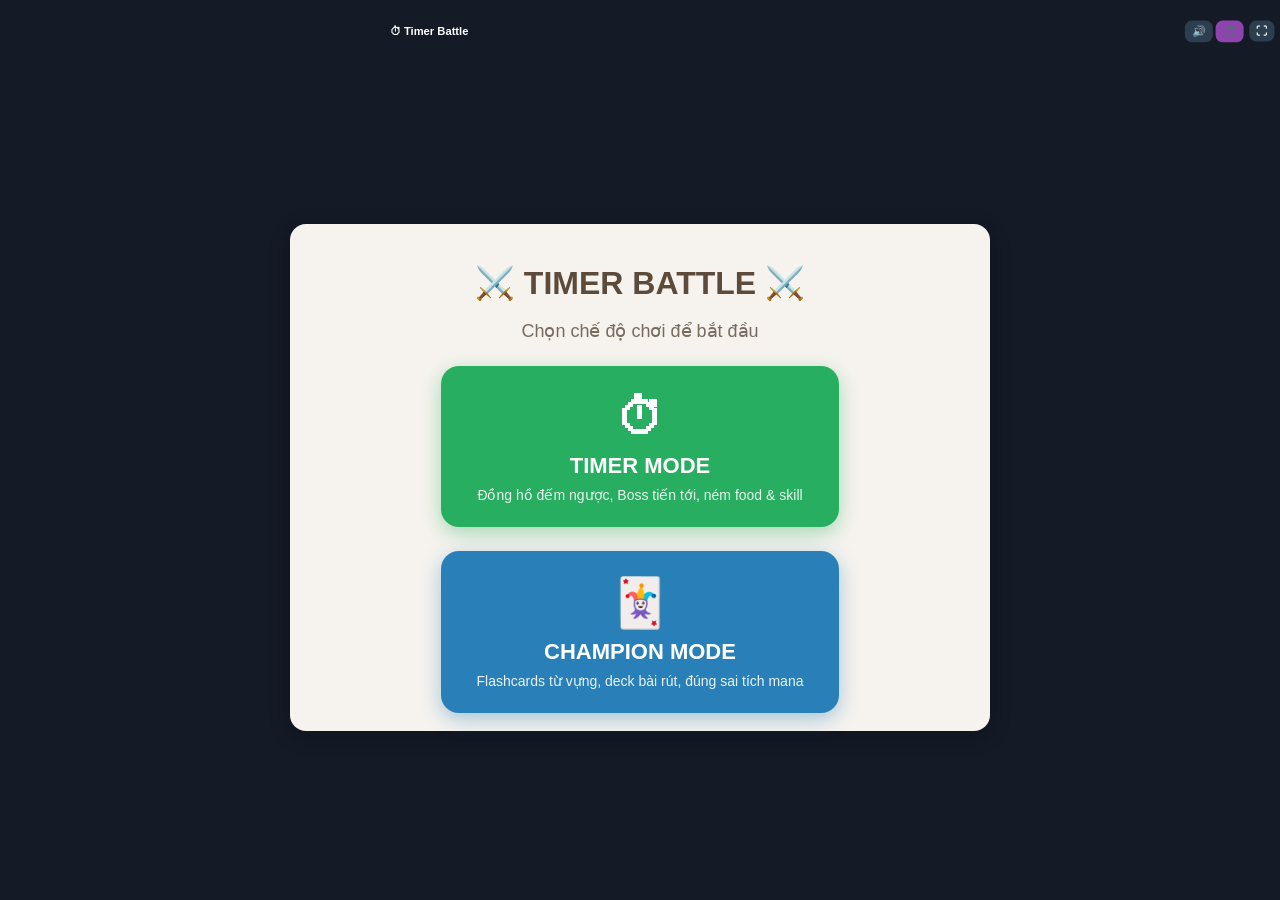
==== index.html @ f7233834 "replace with local timer3-main content" ====
<!DOCTYPE html>
<html lang="en">
<head>
<meta charset="UTF-8">
<meta name="viewport" content="width=device-width, initial-scale=1.0">
<title>Timer Battle - Classroom Game</title>
<!-- Pixel font for the teacher love-text effect -->
<link href="https://fonts.googleapis.com/css2?family=Press+Start+2P&display=swap" rel="stylesheet">
<style>
  /* ---------- THEME (one place to change colors) ---------- */
  :root{
    --bg:#141a26; --panel:#ffffff; --ink:#222; --muted:#777;
    --accent:#4CAF50; --danger:#e74c3c; --gold:#f5b301;
    --mana-empty:#d9dee6; --mana-full:#38d977;
  }
  *{box-sizing:border-box}
  html{overflow:hidden}
  body{
    font-family:'Segoe UI',Tahoma,Verdana,sans-serif;
    background:var(--bg); color:#fff;
    margin:0; padding:8px 0;
    /* 100% scale: no zoom transformation */
    width:100vw; height:100vh;
    display:flex; flex-direction:column; align-items:center; gap:8px;
    overflow:hidden;
  }
  .hidden{display:none !important}
  button{cursor:pointer; font-weight:bold; border:none; border-radius:10px}

  /* ---------- TOP BAR (compact, icons aligned right) ---------- */
  #topbar{
    width:100%; max-width:none; 
    display:flex; align-items:center; justify-content:flex-end; gap:4px; 
    flex-shrink:0; height:5.18vh; padding:0 8px;
    transform:scale(0.7); transform-origin:right center;
  }
  #topbar h1#brand{font-size:16px; margin:0; flex:0 0 auto}
  body.playing #brand{display:none}
  #topbar button{padding:6px 10px; font-size:16px; border-radius:10px}
  #btn-fullscreen{background:#2c3e50; color:#fff}
  #btn-bgm{background:#8e44ad; color:#fff}
  #btn-sfx{background:#2c3e50; color:#fff}
  #btn-sfx{margin-left:auto}
  #arena-controls{display:flex; gap:6px; align-items:center}
  #arena-controls .hidden{display:none !important}
  #btn-pause{background:#f39c12; color:#fff}
  #btn-resume{background:#3498db; color:#fff}
  #btn-reset{background:var(--danger); color:#fff}

  /* ---------- TABS (topbar small buttons) ---------- */
  #tabs{display:flex; gap:6px}
  #tabs button{background:#2c3e50; color:#fff; padding:6px 12px; font-size:16px}
  #tabs button.active{background:var(--accent)}

  /* ---------- FLAT DESIGN SETTINGS ---------- */
  .panel{
    background:#f6f3ee; color:#3e342c;
    width:100%; max-width:1100px; border-radius:16px; padding:18px 22px;
    box-shadow:0 4px 20px rgba(0,0,0,.25);
  }
  .panel h2{margin:0 0 10px 0; font-size:20px; color:#5c4a3a}
  fieldset{border:none; border-radius:14px; margin:12px 0; padding:16px; background:#fff; box-shadow:0 2px 8px rgba(92,74,58,.12)}
  legend{font-weight:bold; padding:4px 14px; background:#5c4a3a; color:#fff; border-radius:20px; font-size:14px}
  fieldset label{font-size:14px; display:block; margin:8px 0; color:#3e342c}
  fieldset input[type=text], fieldset input[type=number], fieldset select{padding:9px 12px; border:2px solid #e5ddd2; border-radius:10px; font-size:14px; background:#fdfbf8}
  fieldset input:focus{border-color:#5c4a3a; outline:none}
  .setup-tabs button{background:#e5ddd2; color:#5c4a3a; padding:10px 16px; font-size:14px; border-radius:20px}
  .setup-tabs button.active{background:#5c4a3a; color:#fff}
  .btn-add{background:#5c4a3a; color:#fff; padding:10px 16px; border-radius:20px}
  .btn-clear{background:#e74c3c; color:#fff; padding:10px 16px; border-radius:20px}
  .preset button{background:#fff; color:#5c4a3a; border:2px solid #e5ddd2; padding:10px 16px; margin:3px; border-radius:20px}
  .preset button.active{background:#5c4a3a; color:#fff; border-color:#5c4a3a}
  .gallery .pick{background:#fff; border:3px solid #e5ddd2; border-radius:14px; padding:6px}
  .gallery .pick.sel{border-color:#5c4a3a; box-shadow:0 0 10px rgba(92,74,58,.4)}
  #btn-start{background:#27ae60; color:#fff; font-size:18px; padding:14px 40px; border-radius:30px}
  /* Boss countdown badge: big pixel game style, colour per dish */
  #status-badge{
    position:absolute; bottom:250px; left:2%; min-width:130px; text-align:center;
    font-family:'Press Start 2P',monospace; font-size:26px; color:#fff;
    background:rgba(0,0,0,.65); border:4px solid #ffd43b; border-radius:16px; padding:8px 12px;
  }
  #status-badge small{font-family:'Press Start 2P',monospace; font-size:22px; color:#ffd43b; display:block; margin-top:4px}
  #status-badge.fx-freeze{border-color:#38bdf8; box-shadow:0 0 20px rgba(56,189,248,.8)}
  #status-badge.fx-freeze small{color:#7dd3fc}
  #status-badge.fx-burn{border-color:#ef4444; box-shadow:0 0 20px rgba(239,68,68,.8)}
  #status-badge.fx-burn small{color:#fca5a5}
  #status-badge.fx-poison{border-color:#22c55e; box-shadow:0 0 20px rgba(34,197,94,.8)}
  #status-badge.fx-poison small{color:#86efac}
  /* Combo popup: floating over arena, no layout shift */
  #combo-banner{
    position:fixed; top:16%; left:50%; transform:translateX(-50%) scale(1); z-index:200;
    background:#ffd43b; color:#5c4a3a; border-radius:20px; padding:12px 28px; font-weight:bold; font-size:24px;
    pointer-events:none; box-shadow:0 6px 24px rgba(0,0,0,.4); white-space:nowrap;
    animation:comboPop 2.5s ease-out forwards;
  }
  @keyframes comboPop{0%{opacity:0; transform:translateX(-50%) scale(.5)}15%{opacity:1; transform:translateX(-50%) scale(1.1)}30%{transform:translateX(-50%) scale(1)}80%{opacity:1}100%{opacity:0; transform:translateX(-50%) translateY(-30px) scale(1)}}
  /* Dish manager table (Yugioh-tag style): one row per food, scrolls sideways on small screens */
  #screen-setup{max-height:calc(100% - 90px); overflow-y:auto; padding-bottom:28px; font-size:16px}
  #screen-setup::-webkit-scrollbar{width:10px; background:#e5ddd2}
  #screen-setup::-webkit-scrollbar-thumb{background:#5c4a3a; border-radius:5px}
  .table-wrap{overflow-x:auto; margin:10px 0; border-radius:14px; box-shadow:0 2px 8px rgba(92,74,58,.12)}
  .table-wrap::-webkit-scrollbar{height:10px; background:#e5ddd2}
  .table-wrap::-webkit-scrollbar-thumb{background:#5c4a3a; border-radius:5px}
  #dish-table{border-collapse:collapse; width:100%; min-width:1060px; background:#fff; font-size:15px}
  #dish-table th{background:#5c4a3a; color:#fff; padding:12px 10px; font-size:15px; white-space:nowrap; position:sticky; top:0}
  #dish-table th:first-child{border-radius:14px 0 0 0}
  #dish-table th:last-child{border-radius:0 14px 0 0}
  #dish-table td{padding:10px; border-bottom:2px solid #f0e9df; vertical-align:middle; text-align:center; color:#3e342c}
  #dish-table tr:last-child td{border-bottom:none}
  #dish-table input[type=text]{width:160px; padding:8px 10px; font-size:15px; border:2px solid #e5ddd2; border-radius:10px; background:#fdfbf8}
  #dish-table input[type=number]{width:60px; padding:8px 6px; font-size:15px; border:2px solid #e5ddd2; border-radius:10px; background:#fdfbf8; text-align:center}
  #dish-table select{padding:8px; font-size:15px; border:2px solid #e5ddd2; border-radius:10px; background:#fdfbf8; max-width:170px}
  #dish-table input[type=checkbox]{width:24px; height:24px; accent-color:#5c4a3a; cursor:pointer}
  #dish-table .dish-preview{width:56px; height:56px; object-fit:contain; border-radius:12px; background:#fdfbf8; border:2px solid #e5ddd2}
  #dish-table .btn-add{padding:8px 14px; font-size:14px}
  /* Settings font bump: everything readable */
  .panel h2{font-size:24px}
  fieldset legend{font-size:16px}
  fieldset label{font-size:16px !important}
  fieldset input[type=text], fieldset input[type=number], fieldset select{font-size:16px !important}
  .setup-tabs button{padding:12px 20px; font-size:16px}
  .flip-row, .size-row{font-size:15px}
  .flip-row button{padding:8px 16px; font-size:15px}
  #btn-start{font-size:20px}
  .row{display:flex; gap:10px; flex-wrap:wrap; align-items:center}
  .row.space-between{justify-content:space-between}
  .row.center{justify-content:center}
  .time-inputs{display:flex; gap:15px; justify-content:center; margin-bottom:12px}
  .time-inputs div{display:flex; flex-direction:column; align-items:center}
  .time-inputs input{width:96px; height:64px; font-size:32px; text-align:center; border:3px solid #5c4a3a; border-radius:12px; font-weight:bold; background:#fff}
  .time-inputs label{margin-top:6px; font-size:16px; font-weight:bold; color:#5c4a3a}
  .preset button{background:#ecf0f1; color:#222; padding:14px 26px; margin:4px; font-size:18px; font-weight:bold}
  .preset button.active{background:#3498db; color:#fff}
  .buttons button{padding:10px 20px; font-size:14px; margin:4px}
  #btn-start{background:var(--accent); color:#fff}
  #btn-pause{background:#f39c12; color:#fff}
  #btn-resume{background:#3498db; color:#fff}
  #btn-reset{background:var(--danger); color:#fff}
  .file-label{background:#9b59b6; color:#fff; padding:8px 12px; border-radius:8px; display:inline-block}
  .btn-add{background:#555; color:#fff; padding:8px 12px}
  .btn-clear{background:var(--danger); color:#fff; padding:8px 12px}
  #key-correct,#key-wrong{padding:8px; width:140px; border:1px solid #ccc; border-radius:6px}
  fieldset{border:1px solid #ddd; border-radius:10px; margin:10px 0; padding:10px}
  legend{font-weight:bold; padding:0 8px}
  fieldset label{font-size:13px; display:block; margin:6px 0}
  fieldset input[type=text]{width:100%; padding:7px; border:1px solid #ccc; border-radius:6px}
  .thumb{width:60px; height:60px; object-fit:contain; background:#eef1f4; border-radius:8px; vertical-align:middle}
  /* Gallery pick: tick to choose, flip button */
  .gallery{display:flex; gap:8px; flex-wrap:wrap; margin:6px 0}
  .gallery .pick{position:relative; border:3px solid transparent; border-radius:10px; background:#eef1f4; padding:4px}
  .gallery .pick img{width:72px; height:72px; object-fit:contain; border-radius:6px; display:block}
  .gallery .pick.sel{border-color:var(--accent); box-shadow:0 0 8px rgba(76,175,80,.7)}
  .gallery .pick .tick{
    position:absolute; top:-8px; right:-8px; width:24px; height:24px; border-radius:50%;
    background:var(--accent); color:#fff; font-size:14px; display:none;
    align-items:center; justify-content:center; line-height:24px; text-align:center;
  }
  .gallery .pick.sel .tick{display:block}
  .flip-row{display:flex; gap:8px; align-items:center; font-size:13px; margin:4px 0}
  .flip-row button{background:#3498db; color:#fff; padding:6px 12px; font-size:13px}
  .size-row{display:flex; gap:8px; align-items:center; font-size:13px; margin:4px 0}
  .size-row input[type=range]{flex:1}
  /* Mirror flip (face right), bg-blend, projectile, setup sub-tabs */
  .fighter.mirrored{transform:scaleX(-1)}
  .fighter.rmwhite img{mix-blend-mode:multiply}
  #projectile{position:absolute; bottom:170px; font-size:56px; z-index:20; transition:left .7s linear; pointer-events:none}
  .setup-tabs{display:flex; gap:6px; flex-wrap:wrap; margin-bottom:10px}
  .setup-tabs button{background:#ecf0f1; color:#222; padding:8px 12px; font-size:13px}
  .setup-tabs button.active{background:#3498db; color:#fff}
  /* Time bar: never overflow */
  .bossbar-wrap{width:100%; min-width:0}
  /* Wide screen (14 inch): 2-column control deck, compact so all fits */
  @media(min-width:1000px){
    #deck{display:grid; grid-template-columns:1fr 1.2fr; gap:8px; padding:8px}
    #judge-row{grid-column:1/-1}
    #combo-banner{grid-column:1/-1}
    #meter-row{grid-column:1/-1}
    #shop{grid-column:1/-1}
    #food-shop{grid-column:1/-1}
  }
  /* Control deck compact: everything visible on 14 inch */
  #judge-row{display:flex; gap:10px}
  #btn-correct{flex:1; background:var(--accent); color:#fff; font-size:16px; padding:8px}
  #btn-wrong{flex:1; background:var(--danger); color:#fff; font-size:16px; padding:8px}
  #deck{padding:8px; gap:8px}
  #meter-row{font-size:14px}
  #mana-dots{font-size:20px}
  #bgm-btn{background:#8e44ad; color:#fff; padding:8px 12px; font-size:16px}

  /* ---------- ARENA SCREEN ---------- */
  #screen-arena{width:100%; max-width:none; height:calc(100% - 70px); display:flex; flex-direction:column; gap:6px}
  /* Big game clock: sits ON the arena background, under the time bar */
  #clock-display{
    position:absolute; top:8px; left:50%; transform:translateX(-50%); z-index:60;
    font-family:'Press Start 2P',monospace; font-size:44px; font-weight:bold; text-align:center;
    background:#fff; color:#5C4A3A; border:5px solid #ffd43b; border-radius:16px; padding:8px 20px;
    text-shadow:none; white-space:nowrap; box-shadow:0 4px 18px rgba(0,0,0,.45);
  }
  #clock-display.warn{color:#b8860b; border-color:#ffd43b}
  #clock-display.danger{color:#ff6b6b; border-color:#ff6b6b; animation:pulse 1s infinite}
  @keyframes pulse{50%{transform:translateX(-50%) scale(1.06)}}

  /* RPG boss progress bar — time bar sits at the very top, 200% size */
  .bossbar-wrap{display:flex; align-items:center; gap:8px; order:-1}
  .bossbar-wrap .face{width:44px; height:44px; border-radius:50%; object-fit:cover; background:#fff; flex-shrink:0}
  .progress-container{
    flex:1; height:40px; border:4px solid #3d3d3d; border-radius:18px;
    background:#f4f4f4; padding:3px; position:relative; overflow:hidden; min-width:0;
  }
  .progress-fill{
    height:100%; width:0%; border-radius:12px; position:relative;
    background:#2FA96B;
    box-shadow:0 0 12px rgba(47,169,107,.8);
    transition:width .3s linear, background-color .5s ease;
  }
  .progress-fill.mid{background:#F5B501; box-shadow:0 0 12px rgba(245,181,1,.8)}
  .progress-fill.low{background:#E03131; box-shadow:0 0 12px rgba(224,49,49,.8)}
  /* Shine sweep on the bar */
  .progress-fill::after{
    content:''; position:absolute; inset:0; border-radius:12px;
    background:linear-gradient(110deg,transparent 30%,rgba(255,255,255,.55) 50%,transparent 70%);
    background-size:200% 100%; animation:shine 2.5s linear infinite;
  }
  @keyframes shine{from{background-position:200% 0} to{background-position:-100% 0}}

  /* Arena: default bg = repo jungle (pinned link). Custom link saved to memory. */
  #arena{
    position:relative; width:100%; flex:1; min-height:280px; border-radius:14px; overflow:hidden;
    background:linear-gradient(#1d3a24,#0e1f13);
    border:3px solid #2c3e50;
  }
  #arena .bg-layer{position:absolute; inset:0; background-image:url("assets/bg/jungle.jpg"); background-size:cover; background-position:center}
  #arena .ground{position:absolute; left:0; right:0; bottom:0; height:26px; background:rgba(0,0,0,.45)}
  .fighter{position:absolute; bottom:26px; text-align:center; transition:left .2s linear; overflow:visible}
  .fighter img{width:200px; height:200px; object-fit:contain; display:block; margin:0 auto; filter:drop-shadow(0 6px 8px rgba(0,0,0,.5)); animation:bounce 1.2s ease-in-out infinite}
  @keyframes bounce{50%{transform:translateY(-10px)}}
  #boss{left:12px}
  #hero{right:12px}
  /* Status badge above boss — replaced by FLAT DESIGN block below */
  /* Tints for poison / frozen / burning */
  .tint-green img{filter:drop-shadow(0 4px 6px rgba(0,0,0,.5)) hue-rotate(70deg) saturate(1.6) !important}
  .tint-blue img{filter:drop-shadow(0 0 14px #7dd3fc) sepia(.2) hue-rotate(160deg) !important}
  .tint-fire img{filter:drop-shadow(0 0 14px #ff922b) sepia(.6) saturate(2) hue-rotate(-30deg) !important}
  /* Floating love text (teacher dish) */
  #love-text{
    position:absolute; bottom:270px; font-family:'Press Start 2P',monospace;
    color:#ff97d0; text-shadow:2px 2px 0 #000; white-space:nowrap;
    transform-origin:bottom left;
  }

  /* ---------- CONTROL DECK (no question card on main screen) ---------- */
  #deck{
    background:#fff; color:#222; border-radius:14px; padding:12px;
    display:flex; flex-direction:column; gap:10px;
  }
  #judge-row{display:flex; gap:10px}
  #btn-correct{flex:1; background:var(--accent); color:#fff; font-size:18px; padding:10px}
  #btn-wrong{flex:1; background:var(--danger); color:#fff; font-size:18px; padding:10px}
  /* Control deck: mana row centered, big flames */
  #meter-row{display:flex; justify-content:center; align-items:center}
  #mana-label{font-weight:bold; font-size:18px; display:flex; align-items:center; gap:8px}
  #mana-count{font-size:24px; color:var(--gold); text-shadow:1px 1px 0 #000; min-width:64px; text-align:center}
  #combo-flames img{width:62px !important; height:62px !important}
  /* combo-banner styled as floating popup in FLAT DESIGN block */
  /* Food row: big icons 250% (atom 110px), fixed height single row, no jump */
  #shop{display:none !important}
  #food-shop{display:flex; gap:10px; margin-top:4px; overflow-x:scroll; overflow-y:hidden; height:120px; min-height:120px; max-height:120px; align-items:center; padding:4px; scrollbar-gutter:stable both-edges}
  #food-shop::-webkit-scrollbar{height:8px; background:#eee}
  #food-shop::-webkit-scrollbar-thumb{background:#b08968; border-radius:4px}
  #food-shop .food-card{min-width:110px; font-size:12px}
  #food-shop .atom{width:74px !important; height:74px !important}
  #food-shop .mcost{font-size:19px !important}
  @media (max-width:640px){
    #shop{grid-template-columns:repeat(3,1fr)}
    .fighter img{width:78px; height:78px}
    #clock-display{font-size:32px}
  }

  /* ---------- COMBO FLAMES (power_up.gif per correct, not thrown) ---------- */
  #combo-flames{display:flex; gap:2px; align-items:center}
  #combo-flames img{width:46px; height:46px; object-fit:contain; filter:grayscale(1); opacity:.35}
  #combo-flames img.lit{filter:none; opacity:1}
  /* ---------- SKILL CAST FX ---------- */
  #beam{position:absolute; height:34px; top:45%; background:linear-gradient(90deg,#b3f0ff,#2aa9ff,#b3f0ff); border-radius:17px; box-shadow:0 0 18px #5ecbff,0 0 40px #2aa9ff; z-index:6; transform-origin:left center}
  #beam::after{content:''; position:absolute; right:-14px; top:50%; width:28px; height:28px; border-radius:50%; background:radial-gradient(circle,#fff 20%,#9be7ff 55%,transparent 75%); transform:translateY(-50%)}
  .fireball-proj img{width:64px; height:64px; object-fit:contain; filter:drop-shadow(0 0 10px #ff922b) drop-shadow(4px 0 12px #ff5e00)}
  .shake{animation:shk .45s linear}
  @keyframes shk{25%{transform:translateX(-10px)}50%{transform:translateX(8px)}75%{transform:translateX(-6px)}}
  .boss-shake-strong{animation:shkStrong .6s linear}
  @keyframes shkStrong{10%{transform:translateX(-16px) rotate(-2deg)}30%{transform:translateX(14px) rotate(2deg)}50%{transform:translateX(-12px)}70%{transform:translateX(10px) rotate(-1deg)}90%{transform:translateX(-6px)}}
  .boss-stun img{animation-play-state:paused !important}
  @keyframes growPulse{50%{transform:scale(1.06)}}
  #flash{position:absolute; inset:0; background:#fff; opacity:0; pointer-events:none; z-index:7}
  #clone-img{position:absolute; width:110px; bottom:26px; z-index:5}
  /* ---------- FOOD/SKILL OVERLAYS ---------- */
  #snowflakes{position:absolute; inset:0; pointer-events:none; z-index:6; overflow:hidden; font-size:30px}
  #snowflakes span{position:absolute; top:-40px; animation:fall linear infinite}
  @keyframes fall{to{transform:translateY(420px) rotate(40deg)}}
  #olaf-img{position:absolute; width:95px; bottom:26px; z-index:6; filter:drop-shadow(0 0 10px #b3f0ff)}
  #poison-cloud{position:absolute; z-index:6; font-size:34px; pointer-events:none; animation:rise 1.2s ease-out infinite}
  @keyframes rise{from{opacity:1; transform:translateY(0)} to{opacity:0; transform:translateY(-70px)}}
  .burning img{animation:burnShk .3s linear infinite !important; filter:drop-shadow(0 0 18px #ff5e00) sepia(.7) saturate(2.2) hue-rotate(-25deg) !important}
  @keyframes burnShk{25%{transform:translateX(-6px) scale(1.02)}50%{transform:translateX(5px)}75%{transform:translateX(-3px) scale(1.04)}}
  .fire-aura{position:absolute; border-radius:50%; border:4px solid rgba(255,94,0,.85); box-shadow:0 0 24px #ff5e00, inset 0 0 24px rgba(255,94,0,.5); animation:ringOut 1s ease-out infinite; pointer-events:none; z-index:5}
  /* ---------- AFTER-EAT STATES (stage 2, on Boss body) ---------- */
  #ice-block{position:absolute; z-index:7; pointer-events:none; border-radius:18px;
    background:linear-gradient(160deg,rgba(186,230,253,.75),rgba(56,189,248,.55));
    border:5px solid rgba(14,165,233,.9); box-shadow:0 0 26px rgba(56,189,248,.9), inset 0 0 26px rgba(255,255,255,.5)}
  #ice-block.crack{animation:iceCrack .5s ease-out forwards}
  @keyframes iceCrack{to{opacity:0; transform:scale(1.25) rotate(4deg)}}
  /* Ms. Vi fan text: rises from below the eat-frame in fan directions, one every 1.5s */
  .msvi-float{position:absolute; z-index:9; pointer-events:none; font-family:'Press Start 2P',monospace;
    font-size:20px; color:#ff97d0; text-shadow:2px 2px 0 #000; white-space:nowrap;
    opacity:0; transform:translate(0,14px); transition:transform 1.4s ease-out, opacity .25s ease-in}
  .after-float{position:absolute; z-index:7; pointer-events:none; animation:rise 1.4s ease-out forwards}
  /* ---------- END SCREEN win/lose ---------- */
  #end-title.win{color:#ffd43b; text-shadow:4px 4px 0 #000, 0 0 30px #ffd43b}
  #end-title.lose{color:#ff6b6b; text-shadow:4px 4px 0 #000, 0 0 30px #ff0000}
  #end-stats{color:#fff; font-size:18px; background:rgba(0,0,0,.6); border-radius:10px; padding:8px 18px}
  /* ---------- SKILL ORB (no frame: icon + atom rings only, like the picture) ---------- */
  #skill-shop{display:grid; grid-template-columns:repeat(4,1fr); gap:10px}
  #food-pick{display:flex; gap:8px; flex-wrap:wrap; margin-top:10px}
  #food-pick .food-card{flex-direction:column; align-items:center; text-align:center; min-width:104px; gap:4px; padding:8px 4px}
  #food-pick .food-card .sname{white-space:normal; text-align:center}
  #food-pick .food-card label{font-size:14px; margin-top:2px}
  #food-pick .food-card input[type=checkbox]{width:22px; height:22px}
  .skill-orb,.food-card{
    flex:1 1 0; min-width:96px; display:flex; align-items:center; justify-content:flex-start; gap:8px;
    background:transparent; color:#222; border-radius:12px; padding:6px 2px;
    font-size:11px; border:none; cursor:pointer; pointer-events:auto;
  }
  #deck .skill-orb{color:#fff}
  #deck .food-card{color:#fff}
  .food-card{background:transparent; border:none}
  /* Mana sits right under its skill name (one compact caption), never drifting to the next skill */
  .skill-orb .scap,.food-card .scap{display:flex; flex-direction:column; align-items:flex-start; gap:2px; line-height:1.15; min-width:0}
  .skill-orb .sname,.food-card .sname{min-width:0; overflow:hidden; text-overflow:ellipsis; white-space:nowrap; font-size:12px}
  /* Mana = 3D jewel orb, white number dead-center. Each skill tone has its own
     jewel colour (Ms. Vi keeps her fixed picture orb). Dark jewel + white digit
     + top-left gloss highlight = max contrast. */
  .skill-orb .mcost,.food-card .mcost{
    width:56px; height:56px; border-radius:50%; flex-shrink:0; position:relative;
    border:2px solid rgba(255,255,255,.75);
    color:#fff; font-size:25px; font-weight:bold; line-height:1;
    display:flex; align-items:center; justify-content:center;
    text-shadow:0 2px 3px rgba(0,0,0,.8);
  }
  .skill-orb .mcost::before,.food-card .mcost::before{
    content:''; position:absolute; top:6px; left:9px; width:16px; height:10px;
    border-radius:50%; background:rgba(255,255,255,.75); filter:blur(1px);
    transform:rotate(-25deg); pointer-events:none;
  }
  /* per-skill jewel tones: light top -> saturated base -> dark rim */
  .mcost.orb-eat   {background:radial-gradient(circle at 32% 28%, #ffe9b0 0%, #f5a623 38%, #b35a00 75%, #5e2d00 100%); box-shadow:0 0 12px rgba(245,166,35,.8), inset 0 -6px 12px rgba(0,0,0,.45)}
  .mcost.orb-freeze{background:radial-gradient(circle at 32% 28%, #e8fbff 0%, #4fc3f7 38%, #0277bd 75%, #012f4d 100%); box-shadow:0 0 12px rgba(79,195,247,.8), inset 0 -6px 12px rgba(0,0,0,.45)}
  .mcost.orb-burn  {background:radial-gradient(circle at 32% 28%, #ffd9c9 0%, #ff6b35 38%, #c1272d 75%, #4d0800 100%); box-shadow:0 0 12px rgba(255,107,53,.85), inset 0 -6px 12px rgba(0,0,0,.45)}
  .mcost.orb-poison{background:radial-gradient(circle at 32% 28%, #e4ffd6 0%, #66bb44 38%, #2d7a1f 75%, #0c330a 100%); box-shadow:0 0 12px rgba(102,187,68,.8), inset 0 -6px 12px rgba(0,0,0,.45)}
  .mcost.orb-donut {background:radial-gradient(circle at 32% 28%, #ffe0f1 0%, #f06292 38%, #a51c5b 75%, #470a28 100%); box-shadow:0 0 12px rgba(240,98,146,.8), inset 0 -6px 12px rgba(0,0,0,.45)}
  /* Ms. Vi fixed pokeball orb — picture only for her, number drawn on top */
  .mcost.orb-fixed{background:#101a3a url('assets/mana-orb.jpg') center/cover no-repeat; box-shadow:0 0 12px rgba(0,229,255,.75), inset 0 0 10px rgba(0,0,0,.55)}
  .mcost.orb-poke{background:#fff; border-color:#222; overflow:hidden; box-shadow:0 0 12px rgba(255,60,60,.8), inset 0 -6px 12px rgba(0,0,0,.25)}
  .mcost.orb-poke::before{display:none}
  .mcost.orb-poke .poke-top{position:absolute; top:0; left:0; right:0; height:44%; background:linear-gradient(#ff5b5b,#c81e1e); border-bottom:4px solid #222}
  .mcost.orb-poke .poke-btn{position:absolute; top:50%; left:50%; width:18px; height:18px; margin:-9px 0 0 -9px; border-radius:50%; background:#fff; border:3px solid #222; z-index:1}
  .mcost.orb-poke .poke-num{position:relative; z-index:2; background:rgba(255,255,255,.92); border:2px solid #222; border-radius:50%; width:32px; height:32px; display:flex; align-items:center; justify-content:center; font-size:19px; color:#111; text-shadow:none}
  /* 3D atom: icon is the nucleus. 3 CONCENTRIC orbits, each tilted in its OWN
     plane (flat / upright / diagonal — like a universe symbol). Front half of
     each orbit passes IN FRONT of the icon, back half BEHIND it.
     Each orbit carries its OWN electron dot riding on it. */
  .skill-orb .atom,.food-card .atom{position:relative; width:58px; height:58px; flex-shrink:0; display:flex; align-items:center; justify-content:center; perspective:300px; transform-style:preserve-3d}
  .skill-orb .atom img,.food-card .atom img{object-fit:contain; position:absolute; z-index:2; transform:translateZ(14px)}
  .skill-orb .atom .ficon,.food-card .atom .ficon{position:relative; z-index:2; line-height:1; transform:translateZ(14px)}
  .atom .ring{position:absolute; inset:-6px; border-radius:50%; transform-style:preserve-3d; pointer-events:none}
  .atom .ring.r1{border:2px solid rgba(123,97,255,.9); animation:orbFlat 3s linear infinite}
  .atom .ring.r2{border:2px solid rgba(0,229,255,.9); animation:orbUp 2.2s linear infinite}
  .atom .ring.r3{border:2px solid rgba(255,223,94,.9); animation:orbDiag 1.6s linear infinite}
  @keyframes orbFlat{from{transform:rotateX(75deg) rotateZ(0deg)} to{transform:rotateX(75deg) rotateZ(360deg)}}
  @keyframes orbUp{from{transform:rotateX(75deg) rotateY(60deg) rotateZ(0deg)} to{transform:rotateX(75deg) rotateY(60deg) rotateZ(360deg)}}
  @keyframes orbDiag{from{transform:rotateX(75deg) rotateY(-60deg) rotateZ(0deg)} to{transform:rotateX(75deg) rotateY(-60deg) rotateZ(360deg)}}
  .atom .ring::after{content:''; position:absolute; width:10px; height:10px; border-radius:50%; top:-7px; left:50%; margin-left:-5px; box-shadow:0 0 8px currentColor; z-index:3}
  .atom .ring.r1::after{background:#00e5ff; color:#00e5ff}
  .atom .ring.r2::after{background:#ffdf5e; color:#ffdf5e}
  .atom .ring.r3::after{background:#ff6b9d; color:#ff6b9d}
  /* Teacher unique atom: fire + water + electric orbits, full 360 spin */
  .atom.teacher .ring{border-width:3px}
  .atom.teacher .ring.r1{border-color:rgba(255,110,0,.95); box-shadow:0 0 10px rgba(255,110,0,.7)}
  .atom.teacher .ring.r2{border-color:rgba(0,150,255,.95); box-shadow:0 0 10px rgba(0,150,255,.7)}
  .atom.teacher .ring.r3{border-color:rgba(255,220,0,.95); box-shadow:0 0 10px rgba(255,220,0,.8)}
  .atom.teacher .ring.r1::after{background:#ff6b00; color:#ff6b00}
  .atom.teacher .ring.r2::after{background:#0096ff; color:#0096ff}
  .atom.teacher .ring.r3::after{background:#ffe600; color:#ffe600}
  @keyframes spin{to{transform:rotate(360deg)}}
  .skill-orb.ready{box-shadow:0 0 12px rgba(123,97,255,.9); background:#241b5e}
  .skill-orb.locked{opacity:.55}
  .skill-orb.off{opacity:.35; filter:grayscale(1)}
  /* Boss grow: smooth scale-up, no falling rings */
  #boss-img{transition:width .6s ease, height .6s ease}
  .boss-grow img{animation:growPulse .8s ease-in-out infinite !important; filter:drop-shadow(0 0 22px #ffd43b) brightness(1.15) !important}
  @keyframes growPulse{0%{transform:scale(1)}50%{transform:scale(1.08)}100%{transform:scale(1)}}
  @keyframes ringOut{from{opacity:1; transform:translate(-50%,-50%) scale(.7)} to{opacity:0; transform:translate(-50%,-50%) scale(1.2)}}
  /* Eat frame: circular cheerful flat border, Boss hides while eating */
  #eat-frame{position:absolute; z-index:8; border-radius:50%; display:flex; align-items:center; justify-content:center; background:#fff; border:7px solid #ff922b; box-shadow:0 0 0 5px #ffd43b, 0 0 0 10px #51cf66, 0 0 30px rgba(255,146,43,.8); overflow:hidden}
  #eat-frame img{width:88%; height:88%; object-fit:contain; border-radius:50%}
  #eat-frame.gif-flip img{transform:scaleX(-1)}
  #eat-frame.gif-rmwhite img{mix-blend-mode:multiply}
  /* Eat-frame FX tint per dish: frame + gif take the dish colour */
  #eat-frame.fx-freeze{border-color:#38bdf8; box-shadow:0 0 0 5px #bae6fd, 0 0 0 10px #0ea5e9, 0 0 44px rgba(56,189,248,.9)}
  #eat-frame.fx-freeze img{filter:saturate(1.5) drop-shadow(0 0 12px #7dd3fc)}
  #eat-frame.fx-burn{border-color:#ef4444; box-shadow:0 0 0 5px #fdba74, 0 0 0 10px #ef4444, 0 0 44px rgba(239,68,68,.9)}
  #eat-frame.fx-burn img{filter:sepia(.5) saturate(2.2) hue-rotate(-25deg) drop-shadow(0 0 12px #ff5e00)}
  #eat-frame.fx-poison{border-color:#22c55e; box-shadow:0 0 0 5px #bbf7d0, 0 0 0 10px #22c55e, 0 0 44px rgba(34,197,94,.9)}
  #eat-frame.fx-poison img{filter:hue-rotate(70deg) saturate(1.6) drop-shadow(0 0 12px #4ade80)}
  #eat-fx-badge{position:absolute; top:-26px; left:50%; transform:translateX(-50%); font-size:36px; z-index:9; animation:bounce 1s ease-in-out infinite; pointer-events:none}
  #projectile img{width:120px; height:120px; object-fit:contain}
  #projectile .fly-icon{display:inline-block; font-size:120px; line-height:1}
  #projectile .no-white{mix-blend-mode:multiply; border-radius:50%}
  .trail-bit{position:absolute; z-index:5; pointer-events:none; animation:trailFade .8s ease-out forwards}
  @keyframes trailFade{from{opacity:1; transform:translateY(0) scale(1)} to{opacity:0; transform:translateY(-40px) scale(.5)}}

  /* ---------- END SCREEN ---------- */
  #end-screen{
    position:fixed; inset:0; background:rgba(0,0,0,.55); z-index:100;
    display:flex; flex-direction:column; align-items:center; justify-content:center; gap:8px;
  }
  .pixel-text{color:#8ce99a; font-family:'Press Start 2P',monospace; font-size:40px; text-transform:uppercase; text-shadow:4px 4px 0 #000}
  /* ---------- CHAMPION MODE (flashcards in arena, slim deck) ---------- */
  #champ-table{border-collapse:collapse; width:100%; background:#fff; font-size:15px; table-layout:fixed}
  #champ-table th{background:#5c4a3a; color:#fff; padding:12px 10px; font-size:15px; position:sticky; top:0}
  #champ-table th:first-child{border-radius:14px 0 0 0; width:120px}
  #champ-table th:nth-child(2){width:auto}
  #champ-table th:last-child{border-radius:0 14px 0 0; width:100px}
  #champ-table td{padding:10px; border-bottom:2px solid #f0e9df; vertical-align:middle; text-align:center; color:#3e342c}
  #champ-table input[type=text]{width:100%; padding:10px 12px; font-size:15px; border:2px solid #e5ddd2; border-radius:10px; background:#fdfbf8; text-align:center; box-sizing:border-box}
  #champ-table input[data-col="1"]{text-align:left}
  #champ-table .cell-id{position:relative}
  #champ-table .cell-id input{padding-left:48px}
  #champ-table .cell-thumb{position:absolute; left:8px; top:50%; transform:translateY(-50%); width:32px; height:32px; display:flex; align-items:center; justify-content:center}
  #champ-table .cell-thumb img{max-width:32px; max-height:32px; object-fit:contain; border-radius:6px}
  #champ-table .cell-thumb img{max-width:32px; max-height:32px; object-fit:contain; border-radius:6px}
  #mode-timer-btn.active-mode{background:#27ae60 !important}
  #mode-champ-btn.active-mode{background:#27ae60 !important}
  .btn-add.active{background:#27ae60 !important; color:#fff !important}
  /* Cards overlay: NO LONGER in arena, only visible when playing */
  #champ-cards{display:none !important}
  body.champ-play #champ-cards{display:flex !important}
  #champ-cards.hidden{display:none !important}
  /* Card width: calculate based on available space (100% - right:180px) and number of cards */
  /* JS will set inline style: width = calc((100% - (n-1)*8px) / n) where n = cards per round */
  /* Dynamic card content: image OR text maximum */
  .champ-card{pointer-events:auto; background:#fff; border:4px solid #ffd43b; border-radius:16px; padding:6px; flex-shrink:0; height:100%; max-height:none; overflow:hidden; display:flex; flex-direction:column; align-items:center; justify-content:space-between; gap:4px; box-shadow:0 6px 22px rgba(0,0,0,.5); position:relative}
  .champ-card img{width:100%; flex:1; object-fit:contain; border-radius:10px; min-height:0}
  .champ-card .champ-text{color:#3e342c; font-weight:bold; text-align:center; line-height:1.2; word-break:break-word; flex:1; display:flex; align-items:center; justify-content:center; width:100%}
  .champ-card .champ-text.sz-sm{font-size:18px}
  .champ-card .champ-text.sz-md{font-size:28px}
  .champ-card .champ-text.sz-lg{font-size:38px}
  .champ-card .champ-judge{display:flex; gap:4px; width:100%; min-height:45px; flex-shrink:0}
  .champ-card .champ-judge button{flex:1; font-size:20px; padding:6px; border-radius:8px; color:#fff; font-weight:bold; box-shadow:0 2px 4px rgba(0,0,0,0.3)}
  .champ-card .cj-ok{background:var(--accent)}
  .champ-card .cj-ok:hover{background:#27ae60; transform:scale(1.05)}
  .champ-card .cj-bad{background:var(--danger)}
  .champ-card .cj-bad:hover{background:#c0392b; transform:scale(1.05)}
  .champ-card .champ-time{position:absolute; top:6px; right:8px; background:rgba(0,0,0,.7); color:#ffd43b; font-weight:bold; font-size:16px; border-radius:10px; padding:2px 8px}
  .champ-card.judged-ok{border-color:#27ae60; opacity:.75}
  .champ-card.judged-ok::after{content:'✓'; position:absolute; inset:0; display:flex; align-items:center; justify-content:center; font-size:80px; color:#27ae60; background:rgba(255,255,255,.35)}
  .champ-card.judged-bad{border-color:#e74c3c; opacity:.75}
  .champ-card.judged-bad::after{content:'✗'; position:absolute; inset:0; display:flex; align-items:center; justify-content:center; font-size:80px; color:#e74c3c; background:rgba(255,255,255,.35)}
  /* Slim deck while Champion plays: main Correct/Wrong hidden (each card has its own) */
  body.champ-play #judge-row{display:none}
  body.champ-play #food-shop{height:96px; min-height:96px; max-height:96px}
  /* Champion clock: SHOW countdown clock (was hidden) */
  /* body.champ-play #clock-display{display:none} — REMOVED, clock stays visible */
  /* Champion full-arena: deck gone, arena takes its space */
  body.champ-play #deck{display:none !important}
  body.champ-play #screen-arena{height:calc(100% - 70px)}
  /* Champion layout: 19 rows grid */
  body.champ-play #screen-arena{
    display:grid; 
    grid-template-rows: repeat(19, 1fr);
    margin:0; padding:0; width:100vw; height:100vh;
  }
  /* Cards in rows 2 to 9 (full height from top of row 2 to bottom of row 9) */
  body.champ-play #champ-cards{
    grid-row: 2 / 10;
    grid-column: 1;
    width:100%; height:100%; padding:4px 8px; 
    display:flex; gap:8px; flex-wrap:nowrap;
    align-items:stretch; justify-content:flex-start;
    overflow-x:auto; overflow-y:hidden;
    position:relative; z-index:10;
    pointer-events:auto;
  }
  /* Arena in rows 9 to 18 (pushed down to start at top of row 9) */
  body.champ-play #arena{
    grid-row: 9 / 18;
    grid-column: 1;
    width:100%; display:flex; flex-direction:column; position:relative;
    z-index:1;
  }
  /* Clock display at top of row 9 (inside arena or absolute top of arena) */
  body.champ-play #clock-display{
    position:absolute !important; top:0 !important; left:50% !important; transform:translateX(-50%) !important;
    z-index:35; margin:0;
  }
  /* Boss and Player at bottom of arena (row 17) */
  body.champ-play #boss, body.champ-play #hero{
    position:absolute; bottom:0; top:auto; z-index:100;
  }
  /* Bossbar at row 18-19 */
  body.champ-play #bossbar-wrap{
    grid-row: 18 / 20;
    grid-column: 1;
    position:relative !important; top:auto !important; bottom:auto !important;
  }
  /* Clock display: 16px below cards bottom */
  body.champ-play #clock-display{position:absolute; top:calc(50% + 16px); left:50%; transform:translateX(-50%); z-index:35}
  /* Bossbar to bottom in Champion mode — inside arena at bottom */
  body.champ-play #bossbar-wrap{position:absolute !important; top:auto !important; bottom:0 !important; left:0; right:0; z-index:10; width:100%}
  /* Food column: right side of arena, vertical stack, middle positioned */
  #champ-food-col{position:absolute; right:12px; top:50%; transform:translateY(-50%); z-index:25; display:flex; flex-direction:column; gap:6px; align-items:center}
  #champ-food-col.hidden{display:none !important}
  #champ-food-col .food-card{background:transparent; border:none; opacity:.35; filter:grayscale(.8); display:flex; align-items:center; gap:4px; cursor:pointer}
  #champ-food-col .food-card.ready{opacity:1; filter:none; box-shadow:0 0 14px rgba(255,212,59,.95); border-radius:12px; background:rgba(0,0,0,.35)}
  /* Combo star: 5 flames in star positions, fire lines, full-5 flash */
  #champ-combo-star{position:absolute; width:120px; height:120px; z-index:39; pointer-events:none}
  #champ-combo-star.hidden{display:none !important}
  #champ-combo-star img{position:absolute; width:34px; height:34px; object-fit:contain; filter:grayscale(1); opacity:.35}
  #champ-combo-star img.lit{filter:none; opacity:1; drop-shadow:0 0 8px #ff922b}
  #champ-combo-star img[data-i="0"]{left:43px; top:0}
  #champ-combo-star img[data-i="1"]{left:86px; top:32px}
  #champ-combo-star img[data-i="2"]{left:69px; top:86px}
  #champ-combo-star img[data-i="3"]{left:17px; top:86px}
  #champ-combo-star img[data-i="4"]{left:0; top:32px}
  #star-lines{position:absolute; inset:0; width:100%; height:100%}
  #star-lines line{stroke:#ff922b; stroke-width:3; opacity:0; filter:drop-shadow(0 0 4px #ffb347)}
  #star-lines line.lit{opacity:1}
  #champ-combo-star.star-full{animation:starFlash .6s ease-out}
  @keyframes starFlash{0%{filter:brightness(1)}30%{filter:brightness(2.2) drop-shadow(0 0 24px #ffd43b)}100%{filter:brightness(1)}}
</style>
</head>
<body>

<div id="topbar">
  <h1 id="brand">⏱ Timer Battle</h1>
  <button id="btn-sfx" onclick="toggleSfx()" title="Game sounds (throw / munch / gulp)">🔊</button>
  <button id="btn-bgm" onclick="toggleBgm()" title="Background music">🎵</button>
  <div id="tabs">
    <button id="tab-mode" class="hidden" onclick="returnToModeSelect()" title="Switch mode">🏠 Mode</button>
    <button id="tab-setup" class="active hidden" onclick="showTab('setup')" title="Settings">⚙️</button>
    <button id="tab-arena" class="hidden" onclick="startArena()" title="Play">▶</button>
  </div>
  <div id="arena-controls" class="hidden">
    <button id="btn-pause" class="hidden" onclick="pauseGame()">⏸ Pause</button>
    <button id="btn-resume" class="hidden" onclick="resumeGame()">▶ Resume</button>
    <button id="btn-quit" onclick="quitArena()">Exit</button>
    <button id="btn-grid-debug" onclick="toggleGridDebug()" style="background:#e74c3c">📐 Grid</button>
  </div>
  <button id="btn-fullscreen" onclick="toggleFullScreen()" title="Fullscreen">⛶</button>
</div>

<!-- ============ MODE SELECT LANDING SCREEN ============ -->
<div id="screen-mode-select" class="panel" style="text-align:center; max-width:700px; margin:auto">
  <h1 style="font-size:32px; color:#5c4a3a; margin-bottom:6px">⚔️ TIMER BATTLE ⚔️</h1>
  <p style="font-size:18px; color:#776b5d; margin-bottom:24px">Chọn chế độ chơi để bắt đầu</p>
  <div class="row" style="gap:24px; justify-content:center">
    <button onclick="selectMode('timer')" style="background:#27ae60; color:#fff; padding:24px 36px; font-size:22px; border-radius:18px; display:flex; flex-direction:column; align-items:center; gap:8px; min-width:260px; box-shadow:0 6px 20px rgba(39,174,96,.4)">
      <span style="font-size:48px">⏱</span>
      <span>TIMER MODE</span>
      <span style="font-size:14px; font-weight:normal; opacity:.9">Đồng hồ đếm ngược, Boss tiến tới, ném food & skill</span>
    </button>
    <button onclick="selectMode('champion')" style="background:#2980b9; color:#fff; padding:24px 36px; font-size:22px; border-radius:18px; display:flex; flex-direction:column; align-items:center; gap:8px; min-width:260px; box-shadow:0 6px 20px rgba(41,128,185,.4)">
      <span style="font-size:48px">🃏</span>
      <span>CHAMPION MODE</span>
      <span style="font-size:14px; font-weight:normal; opacity:.9">Flashcards từ vựng, deck bài rút, đúng sai tích mana</span>
    </button>
  </div>
</div>

<!-- ============ SETUP SCREEN ============ -->
<div id="screen-setup" class="panel hidden">
  <h2>Settings</h2>
  <div class="setup-tabs">
    <button id="spb-time" class="active" onclick="showPane('time')">⏱ Time</button>
    <button id="spb-boss" onclick="showPane('boss')">👹 Boss</button>
    <button id="spb-hero" onclick="showPane('hero')">🦸 Hero</button>
    <button id="spb-food" onclick="showPane('food')">🍔 Food</button>
    <button id="spb-champ" onclick="showPane('champ')">🃏 Champion</button>
    <button id="spb-bg" onclick="showPane('bg')">🌳 BG + Music</button>
    <button id="spb-keys" onclick="showPane('keys')">⌨ Keys</button>
  </div>
  <div class="setup-pane" id="sp-time">
  <fieldset>
    <legend>⚖️ Difficulty (applies to both Timer & Champion)</legend>
    <div style="font-size:15px;color:#5c4a3a;margin-bottom:8px">Sets wrong penalty, food cost, freeze duration, combo threshold, Boss speed. Manual tweaks allowed after Apply.</div>
    <div class="row">
      <button class="btn-add" id="diff-easy" onclick="applyDifficulty('easy')">⭐ Easy</button>
      <button class="btn-add" id="diff-normal" onclick="applyDifficulty('normal')">⭐⭐ Normal</button>
      <button class="btn-add" id="diff-hard" onclick="applyDifficulty('hard')">⭐⭐⭐ Hard</button>
      <button class="btn-add" id="diff-expert" onclick="applyDifficulty('expert')">⭐⭐⭐⭐ Expert</button>
      <button class="btn-clear" onclick="resetDifficulty()">Reset to preset</button>
    </div>
  </fieldset>
  <h2>Time settings (Tổng thời gian Game)</h2>
  <div class="row preset" id="time-presets">
    <button onclick="setPreset(120,this)">2 min</button>
    <button onclick="setPreset(180,this)">3 min</button>
    <button onclick="setPreset(300,this)">5 min</button>
    <button onclick="setPreset(600,this)">10 min</button>
  </div>
  <div class="time-inputs" style="margin-top:10px">
    <div><input type="number" id="input-h" min="0" value="0"><label>Hr</label></div>
    <div><input type="number" id="input-m" min="0" value="2"><label>Min</label></div>
    <div><input type="number" id="input-s" min="0" value="0"><label>Sec</label></div>
  </div>

  <h2 style="margin-top:20px">👹 Boss Arrival Time (Thời gian Boss tới chỗ Player)</h2>
  <div style="font-size:15px; color:#5c4a3a; margin-bottom:8px">Thời gian (giây) để Boss di chuyển từ đầu đến cuối arena. Tùy chỉnh trực quan cho từng độ khó.</div>
  <div class="row" style="gap:12px; align-items:center; margin-bottom:16px">
    <input type="number" id="cfg-boss-arrival-time" min="30" max="1800" value="120" style="width:140px; padding:10px 14px; font-size:20px; border:2px solid #e5ddd2; border-radius:10px; text-align:center; font-weight:bold; background:#fdfbf8">
    <span style="font-size:16px; font-weight:bold; color:#5c4a3a">giây</span>
    <button class="btn-clear" onclick="resetBossArrivalTime()" style="padding:10px 18px; font-size:15px">↺ Reset Default (120s)</button>
  </div>

  </div>
  <div class="setup-pane hidden" id="sp-boss">
  <fieldset>
    <legend>Boss (left) — tick to pick 1 image</legend>
    <label>Paste new Boss link: <input type="text" id="boss-url" placeholder="https://..."></label>
    <div class="row"><button class="btn-add" onclick="addBossLink()">+ Add Boss</button><button class="btn-add" onclick="$('boss-file').click()">📁 Upload</button><input type="file" id="boss-file" accept="image/*,.gif" style="display:none" onchange="addBossFile(this)"><button class="btn-clear" onclick="resetBoss()">Reset</button><span style="font-size:13px;color:#5c4a3a">No limit — saved, survives refresh</span></div>
    <div class="gallery" id="boss-gallery"></div>
    <div class="flip-row"><button onclick="toggleFlip('boss')">⇋ Flip Boss (face right)</button><span id="boss-flip-state">State: on (faces right)</span></div>
    <div class="size-row">Boss size: <input type="range" id="boss-size" min="50" max="300" value="100" oninput="setSize('boss')"><span id="boss-size-val">100%</span></div>
    <label>Fast time after eating (sec): <input type="number" id="boss-fast-sec" value="5" min="1" max="30" style="width:70px" onchange="localStorage.setItem('timer_fastSec',this.value)"></label>
    <label><input type="checkbox" id="boss-rmwhite" checked> Remove white Boss background (if any)</label>
  </fieldset>

  </div>
  <div class="setup-pane hidden" id="sp-hero">
  <fieldset>
    <legend>Hero (right) — tick to pick 1 image</legend>
    <label>Paste new Hero link: <input type="text" id="hero-url" placeholder="https://..."></label>
    <div class="row"><button class="btn-add" onclick="addHeroLink()">+ Add Player</button><button class="btn-add" onclick="$('hero-file').click()">📁 Upload</button><input type="file" id="hero-file" accept="image/*,.gif" style="display:none" onchange="addHeroFile(this)"><button class="btn-clear" onclick="resetHero()">Reset</button><span style="font-size:13px;color:#5c4a3a">No limit — saved, survives refresh</span></div>
    <div class="gallery" id="hero-gallery"></div>
    <div class="flip-row"><button onclick="toggleFlip('hero')">⇋ Flip Hero</button><span id="hero-flip-state">State: off</span></div>
    <div class="size-row">Hero size: <input type="range" id="hero-size" min="50" max="300" value="100" oninput="setSize('hero')"><span id="hero-size-val">100%</span></div>
  </fieldset>
  </div>
  <div class="setup-pane hidden" id="sp-food">
  <fieldset>
    <legend>🍔 Food — tick on top to use in game</legend>
    <div class="row"><button class="btn-add" onclick="toggleAllSkills('food',true)">Select all</button><button class="btn-clear" onclick="toggleAllSkills('food',false)">Clear all</button><button class="btn-add" onclick="addDish()">+ Add dish</button></div>
    <div id="food-pick" style="margin-top:10px"></div>
  </fieldset>
  <fieldset>
    <legend>🍽️ Dish manager — one row per food (all remembered)</legend>
    <div style="font-size:15px;color:#5c4a3a;margin-bottom:6px">Mana = cost per use (1–10). Gif sec = seconds the eating gif shows (Boss hides). Extra = seconds after the gif: Boss returns in its after-state below. 🍩 Donut row = free combo-5 gift — untick to disable it.</div>
    <div class="table-wrap"><table id="dish-table">
      <thead><tr>
        <th>Use</th><th>Dish</th><th>Mana</th><th>Eat gif link</th><th>Gif<br>sec</th>
        <th>After gif,<br>Boss…</th><th>Extra<br>look</th><th>Extra<br>sec</th>
        <th>Pretty image<br>(extra look)</th><th>Remove<br>white</th><th>Flip</th><th></th>
      </tr></thead>
      <tbody id="dish-timing"></tbody>
    </table></div>
  </fieldset>
  <fieldset>
    <legend>Boss perk — after eating grows + runs fast</legend>
    <label>Grow per eat (%): <input type="number" id="boss-grow-pct" value="10" min="0" max="100" style="width:70px"></label>
    <label>Max Boss cap (% of arena height): <input type="number" id="boss-max-pct" value="70" min="30" max="90" style="width:70px"></label>
  </fieldset>
  <fieldset>
    <legend>Combo Donut gif (remembered)</legend>
    <label><input type="checkbox" id="donut-on" checked onchange="toggleDonutOn(this.checked)"> Use combo-5 free Donut gift (untick = easier game, combo 5 gives nothing)</label><br>
    <label>Combo Donut gif link: <input type="text" id="donut-gif-url" placeholder="https://... (default built-in)" style="width:260px"></label>
    <div class="row">
      <label><input type="checkbox" id="donut-gif-rmwhite" checked> Remove white background</label>
      <label><input type="checkbox" id="donut-gif-flip" checked> Flip sideways</label>
    </div>
    <div class="row"><button class="btn-add" onclick="saveGifSettings()">Save donut gif</button></div>
  </fieldset>
  </div>
  <div class="setup-pane hidden" id="sp-champ">
  <fieldset>
    <legend>🃏 Champion controls & settings</legend>
    <div class="row" style="margin-bottom:10px">
      <button class="btn-add" onclick="startArena()" style="background:#27ae60; font-size:18px; padding:12px 30px">▶ Start Champion Game</button>
    </div>
    <div class="row" style="margin-top:8px">
      <label>Cards per round: <input type="number" id="champ-num" value="3" min="2" max="7" style="width:60px" onchange="champSaveSettings()"></label>
      <label>Show:
        <select id="champ-show" onchange="champSaveSettings()">
          <option value="image">Image only</option>
          <option value="text">Text only</option>
          <option value="both" selected>Image + Text</option>
        </select>
      </label>
      <label>Text size:
        <select id="champ-textsize" onchange="champSaveSettings()">
          <option value="sm">Small</option>
          <option value="md" selected>Medium</option>
          <option value="lg">Large</option>
        </select>
      </label>
    </div>
  </fieldset>
  <fieldset>
    <legend>⏱ Countdown clock (Champion mode)</legend>
    <div style="font-size:15px;color:#5c4a3a;margin-bottom:8px">Set countdown time for Champion mode (Timer mode uses its own Time tab)</div>
    <div class="time-inputs" style="margin-top:10px">
      <div><input type="number" id="champ-input-m" min="0" value="5"><label>Min</label></div>
      <div><input type="number" id="champ-input-s" min="0" value="0"><label>Sec</label></div>
    </div>
  </fieldset>
  <fieldset>
    <legend>🖼️ Image pool (remembered in this browser)</legend>
    <div style="font-size:13px;color:#5c4a3a;margin-bottom:6px" id="champ-pool-count"></div>
    <div class="row">
      <button class="btn-add" onclick="$('champ-file').click()">📁 Upload files</button>
      <input type="file" id="champ-file" accept="image/*" multiple style="display:none" onchange="champUpload(this,false)">
      <button class="btn-add" onclick="$('champ-folder').click()">📂 Upload folder</button>
      <input type="file" id="champ-folder" webkitdirectory style="display:none" onchange="champUpload(this,true)">
      <button class="btn-clear" onclick="champClearPool()">Clear pool</button>
    </div>
    <div style="font-size:13px;color:#5c4a3a" id="champ-upload-status"></div>
  </fieldset>
  <fieldset>
    <legend>📋 Champion cards — 3 columns (paste from Excel works)</legend>
    <div style="font-size:15px;color:#5c4a3a;margin-bottom:6px">Col 1 = ID Front (number matching an image, shows thumbnail). Col 2 = Text Front (if filled, card shows the text big and clear). Col 3 = Time Front (seconds to show the card, empty = no limit). Paste tab-separated Excel data straight into the grid.</div>
    <div class="row">
      <label>Column: <select id="champ-auto-col"><option value="0">ID Front</option><option value="1">Text Front</option><option value="2">Time Front</option></select></label>
      <label>From: <input type="number" id="champ-auto-start" style="width:70px"></label>
      <label>To: <input type="number" id="champ-auto-end" style="width:70px"></label>
      <button class="btn-add" onclick="champAutoFill()">🪄 Auto Fill</button>
      <label>Secs: <input type="number" id="champ-quick-time" value="10" min="1" style="width:70px"></label>
      <button class="btn-add" onclick="champFillTime()">⏱ Fill Time</button>
    </div>
    <div class="row" style="margin-top:6px">
      <button class="btn-add" onclick="champAddRows()">+ Add 10 rows</button>
      <button class="btn-clear" onclick="champClearCol('all')">Clear all</button>
      <button class="btn-clear" onclick="champClearCol(0)">Clear ID</button>
      <button class="btn-clear" onclick="champClearCol(1)">Clear Text</button>
      <button class="btn-clear" onclick="champClearCol(2)">Clear Time</button>
    </div>
    <div class="table-wrap"><table id="champ-table">
      <thead><tr><th>ID Front</th><th>Text Front</th><th>Time Front (s)</th></tr></thead>
      <tbody id="champ-grid"></tbody>
    </table></div>
  </fieldset>
  </div>
  <div class="setup-pane hidden" id="sp-bg">

  <fieldset>
    <legend>Background (default bright jungle — built in)</legend>
    <label>Paste new background link (auto-remembers): <input type="text" id="bg-url" placeholder="https://..."></label>
    <div class="row"><button class="btn-add" onclick="saveBg()">Save background</button></div>
  </fieldset>

  </div>
  <div class="setup-pane hidden" id="sp-keys">
  <fieldset>
    <legend>Keys + mouse (all 3 work together)</legend>
    <label>CORRECT key: <input type="text" id="key-correct" value="ArrowRight" style="width:140px"></label>
    <label>WRONG key: <input type="text" id="key-wrong" value="ArrowLeft" style="width:140px"></label>
    <label><input type="checkbox" id="mouse-zone" checked> Click in arena: left = correct, right = wrong</label>
  </fieldset>

  <fieldset>
    <legend>Music (upload from device, no browser block)</legend>
    <label>Built-in music:
      <select id="bgm-pick" style="padding:7px;border-radius:6px">
        <option value="">— your upload below —</option>
        <option value="assets/music/bgm.mp3">Music 1 (assets/music/bgm.mp3)</option>
      </select>
    </label>
    <label>Or upload mp3: <input type="file" id="bgm-file" accept="audio/*"></label>
    <div class="row"><button class="btn-add" onclick="toggleBgm()">Play / Stop music</button></div>
    <div style="font-size:12px;color:#555">Default music: copy an mp3 into <b>assets/music/</b> named <b>bgm.mp3</b>, then push to GitHub.</div>
  </fieldset>
  </div>
  <div class="buttons row">
    <button id="btn-start" onclick="startArena()">Start ▶</button>
  </div>
</div>

<!-- ============ ARENA SCREEN (main play: NO cards/questions) ============ -->
<div id="screen-arena" class="hidden">
  <div class="bossbar-wrap" id="bossbar-wrap">
    <img class="face" id="boss-face" alt="boss">
    <div class="progress-container"><div class="progress-fill" id="progress-fill"></div></div>
    <img class="face" id="hero-face" alt="hero">
  </div>
  
  <!-- Champion cards container - OUTSIDE arena, in grid row 2-8 -->
  <div id="champ-cards" class="hidden"></div>

  <div id="arena">
    <div class="bg-layer" id="bg-layer"></div>
    <div class="ground"></div>
    <div id="clock-display">00:02:00</div>
    <div class="fighter" id="boss"><img id="boss-img" alt="Boss"></div>
    <div class="fighter" id="hero"><img id="hero-img" alt="Hero"></div>
    <div id="projectile" class="hidden">🍔</div>
    <div id="beam" class="hidden"></div>
    <div id="flash"></div>
    <img id="clone-img" class="hidden" src="assets/slime_clone.png" alt="clone">
    <div id="snowflakes" class="hidden"></div>
    <img id="olaf-img" class="hidden" src="assets/Snow-Olaf.png" alt="Olaf">
    <div id="poison-layer" class="hidden"></div>
    <div id="status-badge" class="hidden">🍽️<small id="status-time"></small></div>
    <div id="ice-block" class="hidden">🧊</div>
    <div id="eat-frame" class="hidden"><img id="eat-gif" alt="eating"><span id="eat-fx-badge"></span></div>
    <div id="love-text" class="hidden">I love you, Ms. Vi</div>
    <div id="champ-food-col" class="hidden"></div>
    <div id="champ-combo-star" class="hidden">
      <svg id="star-lines" viewBox="0 0 120 120" preserveAspectRatio="none"></svg>
      <img data-i="0" src="assets/power_up.gif" alt="combo">
      <img data-i="1" src="assets/power_up.gif" alt="combo">
      <img data-i="2" src="assets/power_up.gif" alt="combo">
      <img data-i="3" src="assets/power_up.gif" alt="combo">
      <img data-i="4" src="assets/power_up.gif" alt="combo">
    </div>
  </div>

  <div id="deck">
    <div id="judge-row">
      <button id="btn-correct" onclick="onCorrect()">✓ CORRECT</button>
      <button id="btn-wrong" onclick="onWrong()">✗ WRONG</button>
    </div>
    <div id="meter-row">
      <div id="mana-label">Mana <span id="mana-count">0/10</span><span id="combo-flames"><img data-i="0" src="assets/power_up.gif" alt="combo"><img data-i="1" src="assets/power_up.gif" alt="combo"><img data-i="2" src="assets/power_up.gif" alt="combo"><img data-i="3" src="assets/power_up.gif" alt="combo"><img data-i="4" src="assets/power_up.gif" alt="combo"></span></div>
    </div>
    <!-- SHOP: skill orbs + food cards -->
    <div id="shop"></div>
    <div id="food-shop"></div>
  </div>
</div>

<div id="end-screen" class="hidden">
  <h1 class="pixel-text" id="end-title">Time up!</h1>
  <div id="end-stats"></div>
  <div class="buttons"><button id="btn-start" onclick="returnToSetup()">Play again ↻</button></div>
</div>

<script>
/* ================= FRAMEWORK DATA (simple English) ================= */
// Galleries live in the repo (no Pinterest block). Paste-link box adds one more.
const BOSS_CHOICES = [
  {name:'Boss 1', src:'assets/boss/boss1.gif'},
  {name:'Boss 2 (small sprite, auto 2x)', src:'assets/boss/boss2.gif', scale:2},
  {name:'Boss 3 (dark bg)', src:'assets/boss/boss3.gif'},
  {name:'Boss 4 (white bg)', src:'assets/boss/boss4.gif'},
];
// Per-boss base scale: tiny-sprite gifs get auto-enlarged so all look equal at the same %.
function bossBaseScale(src){
  if(!src) return 1;
  const hit=BOSS_CHOICES.find(c=>c.src===src);
  if(hit && hit.scale) return hit.scale;
  if(src.indexOf('boss2.gif')>=0) return 2; // same tiny sprite under any name
  return 1;
}
const HERO_CHOICES = [
  {name:'Hero 1', src:'assets/hero/player1.gif'},
  {name:'Hero 2', src:'assets/hero/player2.gif'},
  {name:'Hero 3', src:'assets/hero/player3.gif'},
  {name:'Hero 4', src:'assets/hero/player4.gif'},
  {name:'Hero 5', src:'assets/hero/player5.gif'},
];
// Boss/Player galleries: add as many as you like, delete any (even defaults),
// everything remembered. Reset buttons bring the defaults back.
// Deleted defaults are stored so they stay gone after refresh.
const BOSS_DEFAULTS = BOSS_CHOICES.map(c=>c.src);
const HERO_DEFAULTS = HERO_CHOICES.map(c=>c.src);
try{
  const delB=JSON.parse(localStorage.getItem('timer_del_boss')||'[]');
  for(let i=BOSS_CHOICES.length-1;i>=0;i--){ if(delB.includes(BOSS_CHOICES[i].src)) BOSS_CHOICES.splice(i,1); }
  const cb=JSON.parse(localStorage.getItem('timer_custom_boss')||'[]');
  for(const src of cb){ if(typeof src==='string'&&src.trim()&&!BOSS_CHOICES.some(c=>c.src===src.trim())) BOSS_CHOICES.push({name:'Custom Boss', src:src.trim(), custom:true}); }
  const ch=JSON.parse(localStorage.getItem('timer_custom_hero')||'[]');
  for(const src of ch){ if(typeof src==='string'&&src.trim()&&!HERO_CHOICES.some(c=>c.src===src.trim())) HERO_CHOICES.push({name:'Custom Player', src:src.trim(), custom:true}); }
  const delH=JSON.parse(localStorage.getItem('timer_del_hero')||'[]');
  for(let i=HERO_CHOICES.length-1;i>=0;i--){ if(delH.includes(HERO_CHOICES[i].src)) HERO_CHOICES.splice(i,1); }
}catch(e){}
function saveCustomFighters(){
  try{
    localStorage.setItem('timer_custom_boss', JSON.stringify(BOSS_CHOICES.filter(c=>c.custom).map(c=>c.src)));
    localStorage.setItem('timer_custom_hero', JSON.stringify(HERO_CHOICES.filter(c=>c.custom).map(c=>c.src)));
    localStorage.setItem('timer_del_boss', JSON.stringify(BOSS_DEFAULTS.filter(s=>!BOSS_CHOICES.some(c=>c.src===s))));
    localStorage.setItem('timer_del_hero', JSON.stringify(HERO_DEFAULTS.filter(s=>!HERO_CHOICES.some(c=>c.src===s))));
  }catch(e){}
}
// Safety: selected fighter must still exist (it may have been deleted).
if(!BOSS_CHOICES.some(c=>c.src===localStorage.getItem('timer_selBoss'))) localStorage.removeItem('timer_selBoss');
if(!HERO_CHOICES.some(c=>c.src===localStorage.getItem('timer_selHero'))) localStorage.removeItem('timer_selHero');
let selBoss = localStorage.getItem('timer_selBoss') || BOSS_CHOICES[0].src;
let selHero = localStorage.getItem('timer_selHero') || HERO_CHOICES[0].src;
let flipBoss = localStorage.getItem('timer_flipBoss')!=='0', flipHero = localStorage.getItem('timer_flipHero')==='1';
let bossSize = parseInt(localStorage.getItem('timer_bossSize'))||100, heroSize = parseInt(localStorage.getItem('timer_heroSize'))||100;
function rememberSetup(){
  localStorage.setItem('timer_selBoss', selBoss); localStorage.setItem('timer_selHero', selHero);
  localStorage.setItem('timer_flipBoss', flipBoss?'1':'0'); localStorage.setItem('timer_flipHero', flipHero?'1':'0');
  localStorage.setItem('timer_bossSize', bossSize); localStorage.setItem('timer_heroSize', heroSize);
}
function setSize(who){
  if(who==='boss'){ bossSize=parseInt($('boss-size').value)||100; $('boss-size-val').textContent=bossSize+'%'; }
  else { heroSize=parseInt($('hero-size').value)||100; $('hero-size-val').textContent=heroSize+'%'; }
  rememberSetup(); applySizes();
}
function applySizes(){
  const b=$('boss-img'), h=$('hero-img');
  const arena=$('arena');
  const arenaH=arena?arena.clientHeight||400:400;
  const maxPct=parseInt($('boss-max-pct')?$('boss-max-pct').value:70)||70;
  const capPx=Math.round(arenaH*maxPct/100);
  let bw=260, hw=260;
  if(b){
    const base=bossBaseScale(b.getAttribute('src')||b.src||selBoss);
    const manual=Math.round(200*bossSize/100*base); // slider size always respected
    let s=Math.round(manual*bossGrowScale);        // eating growth only
    s=Math.min(s, Math.max(capPx, manual)); // cap limits auto-grow, never the manual slider
    b.style.width=s+'px'; b.style.height=s+'px'; bw=s; $('boss').style.width=s+'px';
  }
  if(h){ const s=Math.round(200*heroSize/100); h.style.width=s+'px'; h.style.height=s+'px'; hw=s; $('hero').style.width=s+'px'; }
  const sb=$('status-badge');
  if(sb) sb.style.bottom=(50+bw)+'px';
  const lt=$('love-text');
  if(lt) lt.style.bottom=(70+bw)+'px';
  positionChampOverlays();
}
// Pixel-based walk: Boss can never leave the arena or overlap Hero at start.
function bossRange(){
  const arena=$('arena');
  const bw=$('boss-img')?$('boss-img').clientWidth||260:260;
  const hw=$('hero-img')?$('hero-img').clientWidth||260:260;
  const W=arena?arena.clientWidth||800:800;
  const startX=12, endX=Math.max(startX+50, W-hw-bw-24);
  return {startX, endX};
}
let rmWhiteBoss = localStorage.getItem('timer_rmwhite')!=='0';
// Hero attack skills DELETED per request (food-only game). Kept empty so old saves don't break.
const HERO_SKILLS = [];
// 6 food dishes: thrown to Boss, Boss sits and eats (swap to eat.gif), then grows.
const EAT_IMAGE = 'assets/combo/eat.gif';
function showPane(name){
  ['time','boss','hero','food','champ','bg','keys'].forEach(p=>{
    $('sp-'+p).classList.toggle('hidden', p!==name);
    $('spb-'+p).classList.toggle('active', p===name);
  });
  if(name==='food') renderDishTiming();
}
// ONE array drives the food dishes. Add dish 7 with + Add dish button. No logic change.
// fx = look WHILE eating (frame colour + falling FX) | after + afterFx = Boss state AFTER gif ends.
// after: normal = walks on | stop = stands still (ice block) | slow = half speed | fast = double speed
// afterFx: none | ice (🧊 block, cracks open at end) | poison (💀 + green smoke) | fire (🔥 burns) | hearts (💕)
// gifSec = seconds the eating gif shows (Boss hides) | extraSec = seconds the after-state lasts
const FOOD_ITEMS = [
  {id:'pizza',   name:'Pizza', icon:'🍕', price:5, eatSeconds:6, fx:'eat', enabled:true, gifSec:6, extraSec:0, gifUrl:'assets/food/pizza.gif', gifFlip:false, gifRmwhite:true, after:'fast', afterFx:'none', afterImg:''},
  {id:'icecream',name:'Ice Cream', icon:'🍦', price:5, eatSeconds:4, fx:'freeze', enabled:true, gifSec:4, extraSec:3, gifUrl:'assets/food/icecream.gif', gifFlip:false, gifRmwhite:true, after:'stop', afterFx:'ice', afterImg:'assets/food/ice-block.jpg'},
  {id:'mushroom',name:'Mushroom',icon:'🍄', price:5, eatSeconds:5, fx:'poison', enabled:true, gifSec:5, extraSec:3, gifUrl:'assets/food/mushroom.gif', gifFlip:false, gifRmwhite:true, after:'slow', afterFx:'poison', afterImg:''},
  {id:'chili',   name:'Chili',   icon:'🌶️', price:5, eatSeconds:4, fx:'burn', enabled:true, gifSec:4, extraSec:3, gifUrl:'assets/food/chili.gif', gifFlip:false, gifRmwhite:true, after:'fast', afterFx:'fire', afterImg:''},
  {id:'noodles', name:'Noodles', icon:'🍜', price:5, eatSeconds:5, fx:'eat', enabled:true, gifSec:5, extraSec:0, gifUrl:'assets/food/noodles.gif', gifFlip:false, gifRmwhite:true, after:'normal', afterFx:'none', afterImg:''},
  {id:'teacher', name:'Teacher', icon:'👩‍🏫', price:5, eatSeconds:5, fx:'eat', enabled:true, gifSec:5, extraSec:3, gifUrl:'assets/food/teacher.gif', gifFlip:false, gifRmwhite:true, after:'fast', afterFx:'hearts', afterImg:''},
];
// Donut-gif settings (remembered).
const GIF_SET = {
  donutUrl: localStorage.getItem('timer_donut_url') || '',
  donutFlip: localStorage.getItem('timer_donut_flip')!=='0',
  donutRmwhite: localStorage.getItem('timer_donut_rmwhite')!=='0',
  donutOn: localStorage.getItem('timer_combo_on')!=='0'
};
(function restoreDishes(){
  try{
    // One-time migration (v2): apply new fast/slow defaults — Pizza+Teacher run fast,
    // Ice freezes 3s, Mushroom slows 3s. Runs once, your later edits still win.
    if(!localStorage.getItem('timer_foodv2')){
      const fix={pizza:{after:'fast'}, teacher:{after:'fast'}, icecream:{after:'stop', extraSec:3}, mushroom:{after:'slow', extraSec:3}};
      let saved=[];
      try{ saved=JSON.parse(localStorage.getItem('timer_dishes')||'[]'); }catch(e){ saved=[]; }
      for(const id of Object.keys(fix)){
        let s=saved.find(x=>x.id===id);
        if(s) Object.assign(s, fix[id]); else saved.push(Object.assign({id}, fix[id]));
      }
      localStorage.setItem('timer_dishes', JSON.stringify(saved));
      localStorage.setItem('timer_foodv2', '1');
    }
    const saved=JSON.parse(localStorage.getItem('timer_dishes')||'[]');
    for(const s of saved){
      const f=FOOD_ITEMS.find(x=>x.id===s.id); if(!f) continue;
      const keepUrl=s.gifUrl&&s.gifUrl.trim()&&s.gifUrl.indexOf('pinimg.com')<0;
      const keepImg=s.afterImg&&s.afterImg.trim()&&s.afterImg.indexOf('pinimg.com')<0;
      Object.assign(f, {price:(s.price>=1&&s.price<=10)?s.price:f.price, gifSec:s.gifSec??f.gifSec, extraSec:s.extraSec??f.extraSec, gifUrl:keepUrl?s.gifUrl:f.gifUrl, gifFlip:!!s.gifFlip, gifRmwhite:s.gifRmwhite!==false, after:s.after||f.after, afterFx:s.afterFx||f.afterFx, afterImg:keepImg?s.afterImg:f.afterImg});
    }
    const custom=JSON.parse(localStorage.getItem('timer_custom_dishes')||'[]');
    for(const c of custom){ if(c.price==null) c.price=5; if(!FOOD_ITEMS.some(x=>x.id===c.id)) FOOD_ITEMS.push(c); }
  }catch(e){}
})();
function saveDishes(){
  localStorage.setItem('timer_dishes', JSON.stringify(FOOD_ITEMS.map(f=>({id:f.id,price:f.price||5,gifSec:f.gifSec,extraSec:f.extraSec,gifUrl:f.gifUrl||'',gifFlip:!!f.gifFlip,gifRmwhite:f.gifRmwhite!==false,after:f.after||'normal',afterFx:f.afterFx||'none',afterImg:f.afterImg||''}))));
  localStorage.setItem('timer_custom_dishes', JSON.stringify(FOOD_ITEMS.filter(f=>f.custom)));
}
function dishGifSrc(f){ return f.gifUrl || EAT_IMAGE; }
function donutGifSrc(){ return GIF_SET.donutUrl || DONUT_IMAGE; }
function toggleDonutOn(on){
  GIF_SET.donutOn=!!on;
  localStorage.setItem('timer_combo_on', GIF_SET.donutOn?'1':'0');
  renderDishTiming(); renderSkillPick();
}
function saveGifSettings(){
  GIF_SET.donutOn=$('donut-on')?$('donut-on').checked:true;
  localStorage.setItem('timer_combo_on', GIF_SET.donutOn?'1':'0');
  renderDishTiming(); renderSkillPick();
  GIF_SET.donutUrl=$('donut-gif-url').value.trim();
  GIF_SET.donutFlip=$('donut-gif-flip').checked;
  GIF_SET.donutRmwhite=$('donut-gif-rmwhite').checked;
  localStorage.setItem('timer_donut_url', GIF_SET.donutUrl);
  localStorage.setItem('timer_donut_flip', GIF_SET.donutFlip?'1':'0');
  localStorage.setItem('timer_donut_rmwhite', GIF_SET.donutRmwhite?'1':'0');
  alert('Donut gif saved! It auto-loads next time.');
}
function addDish(){
  const name=prompt('New dish name (e.g. Burger):'); if(!name) return;
  const icon=prompt('Icon emoji for '+name+' (e.g. 🍔):')||'🍽️';
  FOOD_ITEMS.push({id:'custom'+Date.now(), name, icon, price:5, eatSeconds:5, fx:'eat', enabled:true, gifSec:5, extraSec:0, gifUrl:'', gifFlip:false, gifRmwhite:true, after:'normal', afterFx:'none', afterImg:'', custom:true});
  saveDishes(); renderDishTiming(); renderShop();
}
// Show eat gif in a round cheerful frame at Boss spot; Boss hides while eating.
// Frame + gif take the dish colour: freeze=ice blue, burn=fire red, poison=toxic green.
const EAT_FX_BADGE = {freeze:'❄️', burn:'🌶️🔥', poison:'☠️', eat:'', donut:'🍩'};
function showEatFrame(src, flip, rmwhite, fx, badge){
  const bossBox=$('boss'), frame=$('eat-frame'), gif=$('eat-gif');
  const bw=$('boss-img')?$('boss-img').clientWidth||260:260;
  frame.style.width=frame.style.height=bw+'px';
  frame.style.left=bossBox.style.left||'12px';
  frame.style.bottom='26px';
  gif.src=src;
  frame.classList.toggle('gif-flip', !!flip);
  frame.classList.toggle('gif-rmwhite', !!rmwhite);
  frame.classList.remove('fx-freeze','fx-burn','fx-poison');
  if(fx==='freeze'||fx==='burn'||fx==='poison') frame.classList.add('fx-'+fx);
  $('eat-fx-badge').textContent=badge||EAT_FX_BADGE[fx]||'';
  $('boss-img').style.visibility='hidden';
  frame.classList.remove('hidden');
}
function hideEatFrame(){
  $('eat-frame').classList.add('hidden');
  $('boss-img').style.visibility='visible';
}
// Dish manager: one table row per food (Yugioh-tag style). All changes auto-save.
function renderDishTiming(){
  const box=$('dish-timing'); if(!box) return; box.innerHTML='';
  // Donut row: free combo-5 gift (toggle = difficulty control)
  const dtr=document.createElement('tr');
  dtr.style.background='#fff7e8';
  dtr.innerHTML='<td><input type="checkbox" id="donut-row-on" '+(GIF_SET.donutOn!==false?'checked':'')+' title="Combo-5 free Donut on/off"></td>'
    +'<td><b>🍩 Donut</b><br><span style="font-size:13px;color:#5c4a3a">free combo-5 gift</span></td>'
    +'<td style="font-size:14px;color:#5c4a3a">Free</td>'
    +'<td><input type="text" id="donut-row-url" value="'+(GIF_SET.donutUrl||'')+'" placeholder="https://... (empty = default)"></td>'
    +'<td style="font-size:14px">3</td>'
    +'<td colspan="3" style="font-size:14px;color:#5c4a3a">plain eating, no extra look</td>'
    +'<td><input type="checkbox" id="donut-row-rmwhite" '+(GIF_SET.donutRmwhite!==false?'checked':'')+'></td>'
    +'<td><input type="checkbox" id="donut-row-flip" '+(GIF_SET.donutFlip?'checked':'')+'></td>'
    +'<td></td>';
  box.appendChild(dtr);
  const dOn=$('donut-row-on'), dUrl=$('donut-row-url'), dRw=$('donut-row-rmwhite'), dFl=$('donut-row-flip');
  if(dOn) dOn.onchange=()=>{ GIF_SET.donutOn=dOn.checked; localStorage.setItem('timer_combo_on', GIF_SET.donutOn?'1':'0'); if($('donut-on')) $('donut-on').checked=GIF_SET.donutOn; renderSkillPick(); };
  if(dUrl) dUrl.onchange=()=>{ GIF_SET.donutUrl=dUrl.value.trim(); localStorage.setItem('timer_donut_url', GIF_SET.donutUrl); if($('donut-gif-url')) $('donut-gif-url').value=GIF_SET.donutUrl; };
  if(dRw) dRw.onchange=()=>{ GIF_SET.donutRmwhite=dRw.checked; localStorage.setItem('timer_donut_rmwhite', GIF_SET.donutRmwhite?'1':'0'); };
  if(dFl) dFl.onchange=()=>{ GIF_SET.donutFlip=dFl.checked; localStorage.setItem('timer_donut_flip', GIF_SET.donutFlip?'1':'0'); };
  for(const f of FOOD_ITEMS){
    const tr=document.createElement('tr');
    const prev=f.gifUrl?'<img class="dish-preview" src="'+f.gifUrl+'">':'<span class="dish-preview" style="font-size:32px;text-align:center;line-height:56px;display:inline-block">'+f.icon+'</span>';
    const afterSel=AFTER_OPTS.map(o=>'<option value="'+o[0]+'"'+(f.after===o[0]?' selected':'')+'>'+o[1]+'</option>').join('');
    const fxSel=AFTERFX_OPTS.map(o=>'<option value="'+o[0]+'"'+(f.afterFx===o[0]?' selected':'')+'>'+o[1]+'</option>').join('');
    tr.innerHTML='<td><input type="checkbox" data-dish="'+f.id+'" data-k="enabled" '+((f.enabled!==false)?'checked':'')+' title="Use in game"></td>'
      +'<td><b>'+f.icon+' '+f.name+'</b><br>'+prev+'</td>'
      +'<td><input type="number" data-dish="'+f.id+'" data-k="price" value="'+(f.price||5)+'" min="1" max="10" style="width:56px"></td>'
      +'<td><input type="text" data-dish="'+f.id+'" data-k="gifUrl" value="'+(f.gifUrl||'')+'" placeholder="https://... (empty = default)"></td>'
      +'<td><input type="number" data-dish="'+f.id+'" data-k="gifSec" value="'+f.gifSec+'" min="1" max="15"></td>'
      +'<td><select data-dish="'+f.id+'" data-k="after">'+afterSel+'</select></td>'
      +'<td><select data-dish="'+f.id+'" data-k="afterFx">'+fxSel+'</select></td>'
      +'<td><input type="number" data-dish="'+f.id+'" data-k="extraSec" value="'+f.extraSec+'" min="0" max="15"></td>'
      +'<td><input type="text" data-dish="'+f.id+'" data-k="afterImg" value="'+(f.afterImg||'')+'" placeholder="https://... ice / skull / fire"></td>'
      +'<td><input type="checkbox" data-dish="'+f.id+'" data-k="gifRmwhite" '+(f.gifRmwhite!==false?'checked':'')+'></td>'
      +'<td><input type="checkbox" data-dish="'+f.id+'" data-k="gifFlip" '+(f.gifFlip?'checked':'')+'></td>'
      +'<td><button class="btn-add" data-preview="'+f.id+'">👁</button></td>';
    box.appendChild(tr);
  }
  box.querySelectorAll('input,select').forEach(inp=>{
    inp.onchange=()=>{
      const f=FOOD_ITEMS.find(x=>x.id===inp.dataset.dish); if(!f) return;
      const k=inp.dataset.k;
      if(inp.type==='checkbox'){
        if(k==='enabled'){ f.enabled=inp.checked; renderSkillPick(); renderShop(); }
        else f[k]=inp.checked;
      }
      else if(k==='gifUrl'||k==='afterImg'||k==='after'||k==='afterFx') f[k]=inp.value.trim();
      else if(k==='gifSec') f.gifSec=Math.max(1,parseInt(inp.value)||f.gifSec);
      else if(k==='price'){ f.price=Math.max(1,Math.min(10,parseInt(inp.value)||5)); renderShop(); }
      else if(k==='extraSec') f.extraSec=Math.max(0,parseInt(inp.value)||0);
      saveDishes(); renderDishTiming();
    };
  });
  box.querySelectorAll('[data-preview]').forEach(btn=>{
    btn.onclick=()=>{
      const f=FOOD_ITEMS.find(x=>x.id===btn.dataset.preview); if(!f) return;
      window.open(f.gifUrl||EAT_IMAGE, '_blank');
    };
  });
}
const AFTER_OPTS = [['normal','🚶 Walks on'],['stop','🧊 Stands still'],['slow','🐢 Half speed'],['fast','🚀 Double speed']];
const AFTERFX_OPTS = [['none','No extra look'],['ice','🧊 Ice block (cracks open at end)'],['poison','☠️ Poison skulls + smoke'],['fire','🔥 Burns'],['hearts','💕 Hearts']];
// ONE object drives settings. New field = add one key.
const SETTINGS = {timerSeconds:120, keyCorrect:'ArrowRight', keyWrong:'ArrowLeft', mouseZone:true};
// Sound: separate toggles — game SFX (whoosh/munch/gulp via WebAudio, no files) + BGM music.
const AUDIO = {bgm:new Audio(), bgmOn:false, sfxOn:localStorage.getItem('timer_sfx')!=='0'};
let audioCtx=null;
function beep(freq, dur, type, vol, when){
  if(!AUDIO.sfxOn) return;
  try{
    audioCtx=audioCtx||new (window.AudioContext||window.webkitAudioContext)();
    if(audioCtx.state==='suspended') audioCtx.resume();
    const o=audioCtx.createOscillator(), g=audioCtx.createGain();
    o.type=type||'sine'; o.frequency.value=freq;
    const t=audioCtx.currentTime+(when||0);
    g.gain.setValueAtTime(vol||0.25, t);
    g.gain.exponentialRampToValueAtTime(0.001, t+dur);
    o.connect(g); g.connect(audioCtx.destination);
    o.start(t); o.stop(t+dur);
  }catch(e){}
}
function sfxWhoosh(){ beep(300,0.4,'sawtooth',0.12); beep(600,0.35,'sine',0.1,0.05); }
function sfxCorrect(){ beep(660,0.12,'sine',0.25); beep(990,0.2,'sine',0.25,0.1); }
function sfxWrong(){ beep(180,0.25,'sawtooth',0.2); beep(120,0.3,'square',0.12,0.06); }
// Real eating sounds (repo mp3, SFX toggle): yummy fires when the eat gif starts,
// gulp fires exactly when the gif time ends. The extra-look stage plays no eating sound.
const EAT_SFX = {yummy:new Audio('assets/sfx/eat-yummy.mp3'), gulp:new Audio('assets/sfx/eat-gulp.mp3'), msvi:new Audio('assets/sfx/msvi.mp3'), msviThrow:new Audio('assets/sfx/msvi-throw.mp3')};
function playEatSfx(which){ if(!AUDIO.sfxOn) return; try{ const a=EAT_SFX[which]; a.currentTime=0; a.play().catch(()=>{}); }catch(e){} }
function stopEatSfx(which){ try{ const a=EAT_SFX[which]; a.pause(); a.currentTime=0; }catch(e){} }
// Yummy loop: repeats with 0.8s gap until the eat gif ends, then caller plays gulp
// and the extra-look stage continues (extra look itself has no eating sound).
let yummyTimer=null, yummyEnd=0;
function stopYummyLoop(){ if(yummyTimer){ clearTimeout(yummyTimer); yummyTimer=null; } try{ EAT_SFX.yummy.pause(); EAT_SFX.yummy.currentTime=0; }catch(e){} }
function playYummyLoop(totalMs){
  stopYummyLoop();
  if(!AUDIO.sfxOn) return;
  yummyEnd=performance.now()+totalMs;
  const one=()=>{
    yummyTimer=null;
    if(performance.now()>=yummyEnd) return;
    try{
      const a=EAT_SFX.yummy; a.currentTime=0;
      a.play().then(()=>{
        const wait=Math.max((a.duration||2)*1000, 500)+800;
        if(performance.now()+wait-800<yummyEnd+800) yummyTimer=setTimeout(one, wait);
      }).catch(()=>{});
    }catch(e){}
  };
  one();
}
// Ms. Vi signature sound: loops for totalMs with a 0.8s gap between loops.
// Replaces yummy+gulp entirely — Teacher never plays the eating/gulp sounds.
let msviSfxTimer=null, msviSfxEnd=0, msviFadeTimer=null;
function stopMsViSfx(immediate){
  if(msviSfxTimer){ clearTimeout(msviSfxTimer); msviSfxTimer=null; }
  if(msviFadeTimer){ clearInterval(msviFadeTimer); msviFadeTimer=null; }
  const a=EAT_SFX.msvi;
  try{
    if(immediate||!a||a.paused){ a.pause(); a.currentTime=0; a.volume=1; return; }
    // Fade out ~0.8s instead of cutting off mid-word
    const steps=8, stepMs=100, v0=(typeof a.volume==='number'&&a.volume>0)?a.volume:1;
    let n=0;
    msviFadeTimer=setInterval(()=>{
      n++;
      try{ a.volume=Math.max(0, v0*(1-n/steps)); }catch(e){}
      if(n>=steps){ clearInterval(msviFadeTimer); msviFadeTimer=null; try{ a.pause(); a.currentTime=0; a.volume=1; }catch(e){} }
    }, stepMs);
  }catch(e){}
}
function playMsViSfx(totalMs){
  stopMsViSfx(true);
  if(!AUDIO.sfxOn) return;
  msviSfxEnd=performance.now()+totalMs;
  const one=()=>{
    msviSfxTimer=null;
    if(performance.now()>=msviSfxEnd) return;
    try{
      const a=EAT_SFX.msvi; a.currentTime=0;
      a.play().then(()=>{
        const wait=Math.max((a.duration||2.5)*1000, 500)+800;
        if(performance.now()+wait-800<msviSfxEnd+800) msviSfxTimer=setTimeout(one, wait);
      }).catch(()=>{});
    }catch(e){}
  };
  one();
}
function toggleSfx(){
  AUDIO.sfxOn=!AUDIO.sfxOn;
  if(!AUDIO.sfxOn){ stopMsViSfx(true); stopYummyLoop(); }
  localStorage.setItem('timer_sfx', AUDIO.sfxOn?'1':'0');
  $('btn-sfx').textContent=AUDIO.sfxOn?'🔊':'🔇';
}
// Unlock audio on first click/key (browsers block sound before any gesture).
window.addEventListener('pointerdown', function unlockAudio(){
  try{ audioCtx=audioCtx||new (window.AudioContext||window.webkitAudioContext)(); if(audioCtx.state==='suspended') audioCtx.resume(); }catch(e){}
}, {once:true});
window.addEventListener('keydown', function unlockAudioK(){
  try{ audioCtx=audioCtx||new (window.AudioContext||window.webkitAudioContext)(); if(audioCtx.state==='suspended') audioCtx.resume(); }catch(e){}
}, {once:true});
(function restoreSfx(){ var b=document.getElementById('btn-sfx'); if(b) b.textContent=AUDIO.sfxOn?'🔊':'🔇'; })();

/* ================= STATE ================= */
let totalTimeMs=0, remainingTimeMs=0, lastFrameTime=0, animationFrameId=null, isRunning=false;
let bossProgress=0;          // 0..100, boss walks while clock runs
let bossFrozenUntil=0;       // timestamp: boss stands still (eating)
let bossSlowUntil=0;         // timestamp: boss walks half speed
let mana=0, combo=0;
let bossFastUntil=0;      // timestamp: boss walks double speed (grow buff)
let bossGrowScale=1;      // permanent size multiplier from boss skill (+10%/eat)
let correctCount=0, wrongCount=0, skillsCast=0, foodsEaten=0;
let foodQueue=[];         // dishes thrown while Boss is eating wait here — nothing is lost
let bossEating=false;     // true while the eat gif shows
let growBadgeSeq=0;       // invalidates old "+10% fast" hide timers when a new meal starts
let eatSeq=0;              // invalidates old meal-end badge hides when a newer meal took over
const MAX_GROW=2.0, MAX_FAST_MS=10000; // balance caps: max 200% size, max 10s stacked speed
// Difficulty presets (Easy/Normal/Hard/Expert): wrongPenalty%, foodPrice, freezeSec, comboThreshold, bossSpeedMult
const DIFFICULTY_PRESETS = {
  easy:   {wrong:3, price:5, freeze:4, combo:5, speedMult:1.0, cardSec:4.0},
  normal: {wrong:5, price:6, freeze:3, combo:5, speedMult:1.1, cardSec:3.5},
  hard:   {wrong:8, price:7, freeze:2, combo:7, speedMult:1.3, cardSec:3.0},
  expert: {wrong:10,price:8, freeze:1.5, combo:10, speedMult:1.5, cardSec:2.5}
};
let difficulty = localStorage.getItem('timer_difficulty') || 'normal';
function applyDifficulty(level){
  difficulty = level;
  localStorage.setItem('timer_difficulty', level);
  const preset = DIFFICULTY_PRESETS[level];
  if(!preset) return;
  // Apply to all food items
  FOOD_ITEMS.forEach(f => {
    f.price = preset.price;
    if(f.after==='stop') f.extraSec = preset.freeze; // ice freeze duration
    else if(f.afterFx==='ice') f.extraSec = preset.freeze;
    else if(f.afterFx==='poison' || f.afterFx==='fire') f.extraSec = preset.freeze; // slow effects
  });
  // Update UI if on food tab
  if($('dish-table')) renderDishTiming();
  // Update difficulty display
  ['easy','normal','hard','expert'].forEach(d => {
    const btn = $('diff-'+d);
    if(btn) btn.classList.toggle('active', d===level);
  });
  showComboPopup('Difficulty: '+level.toUpperCase()+' applied!');
}
function resetDifficulty(){
  applyDifficulty(difficulty); // re-apply current preset (overwrite manual tweaks)
}
function resetBossArrivalTime(){
  const input = $('cfg-boss-arrival-time');
  if(input){
    input.value = 120; // Default 120s
    // Trigger change event to sync with config
    input.dispatchEvent(new Event('change'));
  }
  showComboPopup('Boss Arrival Time reset to 120s (default)');
}
function playSfx(src){
  try{ const a=new Audio(src); a.volume=0.6; a.play().catch(()=>{}); }catch(e){}
}

/* ================= HELPERS ================= */
const $ = id => document.getElementById(id);
function pad(num){ return num.toString().padStart(2,'0'); }
function fmt(ms){
  const t=Math.max(0,Math.ceil(ms/1000));
  return pad(Math.floor(t/3600))+':'+pad(Math.floor((t%3600)/60))+':'+pad(t%60);
}

/* ================= TABS / SETUP ================= */
function selectMode(m){
  setGameMode(m);
  $('screen-mode-select').classList.add('hidden');
  $('screen-setup').classList.remove('hidden');
  $('screen-arena').classList.add('hidden');
  $('end-screen').classList.add('hidden');
  document.body.classList.remove('playing');
  if($('tab-mode')) $('tab-mode').classList.remove('hidden');
  if($('tab-setup')) $('tab-setup').classList.remove('hidden');
  if($('tab-arena')) $('tab-arena').classList.remove('hidden');
  // Champion-only tab visible only in champion mode; Time tab only in timer mode
  if($('spb-champ')) $('spb-champ').style.display = (m==='champion') ? '' : 'none';
  if($('spb-time')) $('spb-time').style.display = (m==='champion') ? 'none' : '';
  const h2=document.querySelector('#screen-setup h2');
  if(h2) h2.textContent = (m==='champion') ? 'Settings — 🃏 Champion' : 'Settings — ⏱ Timer';
  showPane(m==='champion' ? 'champ' : 'time');
  showTab('setup');
}
function returnToModeSelect(){
  isRunning=false; cancelAnimationFrame(animationFrameId);
  champCleanup();
  $('end-screen').classList.add('hidden');
  $('screen-arena').classList.add('hidden');
  $('screen-setup').classList.add('hidden');
  $('screen-mode-select').classList.remove('hidden');
  document.body.classList.remove('playing');
  if($('arena-controls')) $('arena-controls').classList.add('hidden');
  if($('tab-mode')) $('tab-mode').classList.add('hidden');
  if($('tab-setup')) $('tab-setup').classList.add('hidden');
  if($('tab-arena')) $('tab-arena').classList.add('hidden');
}
function showTab(which){
  if(which!=='setup' && !$('screen-mode-select').classList.contains('hidden')){
    // setup/arena tabs only make sense after a mode is picked
  }
  $('screen-mode-select').classList.add('hidden');
  $('screen-setup').classList.toggle('hidden', which!=='setup');
  if(which==='setup') $('screen-arena').classList.add('hidden');
  document.body.classList.toggle('playing', which!=='setup');
  if($('arena-controls')) $('arena-controls').classList.toggle('hidden', which==='setup');
  $('tab-setup').classList.toggle('active', which==='setup');
  $('tab-arena').classList.toggle('active', which!=='setup');
}
function setPreset(sec, btn){
  $('input-h').value=Math.floor(sec/3600);
  $('input-m').value=Math.floor((sec%3600)/60);
  $('input-s').value=sec%60;
  document.querySelectorAll('#time-presets button').forEach(b=>b.classList.remove('active'));
  if(btn) btn.classList.add('active');
  SETTINGS.timerSeconds=sec;
}

/* ================= SLIDESHOW REMOVED (tab Chieu hinh deleted) ================= */

/* ================= ARENA START/STOP ================= */
let gameMode = localStorage.getItem('timer_gamemode') || 'timer'; // 'timer' | 'champion'
function setGameMode(m){
  gameMode = m;
  localStorage.setItem('timer_gamemode', m);
  const lb=$('mode-label'); if(lb) lb.textContent = m==='champion' ? '🃏 Champion' : '⏱ Timer';
  if($('mode-timer-btn')) $('mode-timer-btn').classList.toggle('active-mode', m==='timer');
  if($('mode-champ-btn')) $('mode-champ-btn').classList.toggle('active-mode', m==='champion');
}
function startArena(){
  if(gameMode==='champion'){ startChampion(); return; }
  // Timer mode: never show Champion cards/clock state
  document.body.classList.remove('champ-play');
  if($('champ-cards')){ $('champ-cards').innerHTML=''; $('champ-cards').classList.add('hidden'); }
  if($('champ-food-col')){ $('champ-food-col').innerHTML=''; $('champ-food-col').classList.add('hidden'); }
  if($('champ-combo-star')){ $('champ-combo-star').classList.remove('star-full'); $('champ-combo-star').classList.add('hidden'); }
  const h=parseInt($('input-h').value)||0, m=parseInt($('input-m').value)||0, s=parseInt($('input-s').value)||0;
  totalTimeMs=(h*3600+m*60+s)*1000;
  if(totalTimeMs<=0){ alert('Please enter a time greater than 0!'); return; }
  SETTINGS.keyCorrect=$('key-correct').value||'ArrowRight';
  SETTINGS.keyWrong=$('key-wrong').value||'ArrowLeft';
  SETTINGS.mouseZone=$('mouse-zone').checked;
  // Appearance: tick-chosen gallery (repo files, no Pinterest block) + optional pasted link.
  const b=$('boss-url').value.trim()||selBoss, hh=$('hero-url').value.trim()||selHero;
  const bossSrc=b||'assets/boss/boss1.gif', heroSrc=hh||'assets/hero/player1.gif';
  // Background: pasted link wins, else remembered link, else repo jungle default.
  const bgRemembered=localStorage.getItem('timer_bg')||'';
  const bgPast=$('bg-url').value.trim();
  if(bgPast) localStorage.setItem('timer_bg', bgPast);
  const bg=bgPast||bgRemembered;
  $('bg-layer').style.backgroundImage=bg?`url("${bg}")`:'url("assets/bg/jungle.jpg")';
  // Music: remembered choice (repo mp3 or uploaded). No re-pick needed each time.
  applyBgmChoice();
  rmWhiteBoss=$('boss-rmwhite')?$('boss-rmwhite').checked:true;
  localStorage.setItem('timer_rmwhite', rmWhiteBoss?'1':'0');
  $('boss-img').src=bossSrc; $('hero-img').src=heroSrc;
  applySizes();
  $('boss').classList.toggle('mirrored', flipBoss);
  $('boss').classList.toggle('rmwhite', rmWhiteBoss);
  $('hero').classList.toggle('mirrored', flipHero);
  $('boss-face').src=bossSrc; $('hero-face').src=heroSrc;
  // Reset state
  remainingTimeMs=totalTimeMs; bossProgress=0; mana=0; combo=0;
  correctCount=0; wrongCount=0; skillsCast=0; foodsEaten=0;
  foodQueue=[]; bossEating=false;
  clearFxLayers();
  bossFrozenUntil=0; bossSlowUntil=0; bossFastUntil=0; bossGrowScale=1;
  $('progress-fill').style.width='0%';
  $('progress-fill').className='progress-fill';
  $('status-badge').classList.add('hidden');
  $('love-text').classList.add('hidden');
  updateMeters(); renderShop();
  // Show arena, hide setup
  $('screen-setup').classList.add('hidden');
  $('screen-arena').classList.remove('hidden');
  $('end-screen').classList.add('hidden');
  document.body.classList.add('playing');
  if($('arena-controls')) $('arena-controls').classList.remove('hidden');
  $('btn-pause').classList.remove('hidden');
  $('btn-resume').classList.add('hidden');
  isRunning=true; lastFrameTime=performance.now();
  cancelAnimationFrame(animationFrameId);
  animationFrameId=requestAnimationFrame(updateGame);
}
// Simple built-in fighters (SVG data URL) so the game works with no links.
function defaultBoss(){ return 'data:image/svg+xml;utf8,'+encodeURIComponent('<svg xmlns="http://www.w3.org/2000/svg" width="110" height="110"><text y="90" font-size="90">👹</text></svg>'); }
function defaultHero(){ return 'data:image/svg+xml;utf8,'+encodeURIComponent('<svg xmlns="http://www.w3.org/2000/svg" width="110" height="110"><text y="90" font-size="90">🦸</text></svg>'); }

function updateGame(now){
  if(!isRunning) return;
  const dt=now-lastFrameTime; lastFrameTime=now;
  remainingTimeMs-=dt;
  // Boss walks with time; frozen/stop = 0 speed, slow = half speed, fast/grow buff = double speed.
  let speed=1;
  if(now<bossFrozenUntil) speed=0; else if(now<bossSlowUntil) speed=0.5;
  if(now<bossFastUntil && speed>0) speed=2;
  // Boss speed scaled by difficulty
  const preset = DIFFICULTY_PRESETS[difficulty];
  const speedMult = preset ? preset.speedMult : 1.0;
  bossProgress+= (dt/totalTimeMs)*100*speed*speedMult;
  updateGraphics();
  if(remainingTimeMs<=0){ remainingTimeMs=0; updateGraphics(); return triggerEnd(true); }
  if(bossProgress>=100){ bossProgress=100; updateGraphics(); return triggerEnd(false); }
  animationFrameId=requestAnimationFrame(updateGame);
}
function updateGraphics(){
  $('clock-display').textContent=fmt(remainingTimeMs);
  const c=$('clock-display');
  c.classList.toggle('danger', remainingTimeMs<10000);
  c.classList.toggle('warn', remainingTimeMs>=10000 && remainingTimeMs<30000);
  const fill=$('progress-fill');
  fill.style.width=Math.min(100,bossProgress)+'%';
  fill.classList.toggle('mid', bossProgress>=50&&bossProgress<75);
  fill.classList.toggle('low', bossProgress>=75);
  // Boss walks left -> right in pixels (start 12px, stop before Hero).
  const r=bossRange();
  const bx=r.startX+Math.min(1,bossProgress/100)*(r.endX-r.startX);
  $('boss').style.left=bx+'px';
  $('status-badge').style.left=bx+'px';
  const lt=$('love-text');
  if(!lt.classList.contains('hidden')) lt.style.left=(6+Math.min(70,bossProgress*0.7))+'%';
  // Status countdown ring text — big pixel number
  const now=performance.now();
  const st=$('status-time');
  if(st){
    if(now<bossFrozenUntil) st.textContent=Math.ceil((bossFrozenUntil-now)/1000);
    else if(now<bossSlowUntil) st.textContent=Math.ceil((bossSlowUntil-now)/1000);
    else if(now<bossFastUntil) st.textContent=Math.ceil((bossFastUntil-now)/1000);
    else st.textContent='';
  }
  positionChampOverlays();
}
function pauseGame(){
  isRunning=false; cancelAnimationFrame(animationFrameId);
  $('btn-pause').classList.add('hidden'); $('btn-resume').classList.remove('hidden');
}
function resumeGame(){
  isRunning=true; lastFrameTime=performance.now();
  animationFrameId=requestAnimationFrame(document.body.classList.contains('champ-play')?updateChampGame:updateGame);
  $('btn-resume').classList.add('hidden'); $('btn-pause').classList.remove('hidden');
}
function quitArena(){
  isRunning=false; cancelAnimationFrame(animationFrameId);
  champCleanup();
  showTab('setup');
}
function triggerEnd(win){
  isRunning=false; cancelAnimationFrame(animationFrameId);
  champCleanup();
  const t=$('end-title');
  t.textContent=win?'🏆 HERO WINS!':'👹 BOSS WINS!';
  t.className='pixel-text '+(win?'win':'lose');
  $('end-stats').innerHTML='✓ '+correctCount+' correct &nbsp;•&nbsp; ✗ '+wrongCount+' wrong &nbsp;•&nbsp; ✨ '+skillsCast+' skills &nbsp;•&nbsp; 🍽️ '+foodsEaten+' eaten';
  $('end-screen').classList.remove('hidden');
  playSfx(win?'assets/Win-battle.mp3':'assets/Defeated.mp3');
}
function returnToSetup(){ $('end-screen').classList.add('hidden'); document.body.classList.remove('playing'); showTab('setup'); }

/* ================= CORRECT / WRONG CORE (all 3 inputs call these) ================= */
function onCorrect(){
  if($('screen-arena').classList.contains('hidden')) return;
  mana=Math.min(10,mana+1); combo++; correctCount++;
  sfxCorrect(); updateMeters(); renderShop();
  const preset = DIFFICULTY_PRESETS[difficulty];
  const comboThreshold = preset ? preset.combo : 5;
  if(combo>=comboThreshold){
    combo=0; // free FOOD shot, does not cost mana
    updateMeters();
    if(isChampMode()){
      const star=$('champ-combo-star');
      if(star){ star.classList.remove('star-full'); void star.offsetWidth; star.classList.add('star-full'); }
      updateChampStar();
      setTimeout(()=>{
        if(GIF_SET.donutOn===false){ showComboPopup('🎉 COMBO '+comboThreshold+'!'); }
        else { showComboPopup('🎉 COMBO '+comboThreshold+'! Free Donut for Boss! 🍩'); throwRandomFood(); }
      }, 600);
    }
    else if(GIF_SET.donutOn===false){ showComboPopup('🎉 COMBO '+comboThreshold+'!'); }
    else { showComboPopup('🎉 COMBO '+comboThreshold+'! Free Donut for Boss! 🍩'); throwRandomFood(); }
  }
}
// Floating combo popup: overlays the arena, never moves the layout.
function showComboPopup(text){
  const old=document.getElementById('combo-banner');
  if(old) old.remove();
  const b=document.createElement('div');
  b.id='combo-banner'; b.textContent=text;
  document.body.appendChild(b);
  setTimeout(()=>b.remove(), 2500);
}
function onWrong(){
  if($('screen-arena').classList.contains('hidden')) return;
  combo=0; wrongCount++; sfxWrong(); updateMeters(); renderShop();
  // Wrong penalty: Boss leaps forward by difficulty%
  const preset = DIFFICULTY_PRESETS[difficulty];
  if(preset && preset.wrong > 0){
    bossProgress = Math.min(100, bossProgress + preset.wrong);
    showComboPopup('❌ Boss +'+preset.wrong+'%!');
  }
}
function isChampMode(){ return typeof gameMode!=='undefined'&&gameMode==='champion'&&document.body.classList.contains('champ-play'); }
function updateMeters(){
  if(isChampMode()){ updateChampStar(); return; }
  document.querySelectorAll('#combo-flames img').forEach((im,i)=>im.classList.toggle('lit', i<combo));
  const mc=$('mana-count'); if(mc) mc.textContent=mana+'/10';
  const mr=$('meter-row'); if(mr) mr.style.display='';
}
function updateChampStar(){
  const star=$('champ-combo-star'); if(!star) return;
  star.querySelectorAll('img').forEach((im,i)=>im.classList.toggle('lit', i<combo));
  // fire lines connect lit flames in star order 0-1-2-3-4-0
  const svg=$('star-lines'); if(!svg) return;
  const pts=[[60,17],[103,49],[86,103],[34,103],[17,49]];
  const order=[0,1,2,3,4,0];
  svg.innerHTML='';
  for(let k=0;k<5;k++){
    const a=pts[order[k]], b=pts[order[k+1]];
    const ln=document.createElementNS('http://www.w3.org/2000/svg','line');
    ln.setAttribute('x1',a[0]); ln.setAttribute('y1',a[1]);
    ln.setAttribute('x2',b[0]); ln.setAttribute('y2',b[1]);
    if(combo>k) ln.setAttribute('class','lit');
    svg.appendChild(ln);
  }
}
function positionChampOverlays(){
  if(!isChampMode()) return;
  const hero=$('hero'), col=$('champ-food-col'), star=$('champ-combo-star');
  if(!hero) return;
  const hx=hero.offsetLeft||0, hw=hero.offsetWidth||0, hh=hero.offsetHeight||0;
  if(col && !col.classList.contains('hidden')){
    col.style.left=(hx+hw/2-30)+'px';
    col.style.bottom=(8+hh+8)+'px';
    col.style.top='auto';
  }
  if(star && !star.classList.contains('hidden')){
    star.style.left=Math.max(0,(hx-130))+'px';
    star.style.bottom=(8+Math.max(0,hh-120)/2)+'px';
    star.style.top='auto';
  }
}
// Keyboard + mouse-zone inputs (same core as buttons).
document.addEventListener('keydown', e=>{
  if($('screen-arena').classList.contains('hidden')) return;
  if(gameMode==='champion' && document.body.classList.contains('champ-play')){
    if(e.key===SETTINGS.keyCorrect){ champJudgeFirst(true); return; }
    else if(e.key===SETTINGS.keyWrong){ champJudgeFirst(false); return; }
    else return;
  }
  if(e.key===SETTINGS.keyCorrect) onCorrect();
  else if(e.key===SETTINGS.keyWrong) onWrong();
});
$('arena').addEventListener('mousedown', e=>{
  if(!SETTINGS.mouseZone || $('screen-arena').classList.contains('hidden')) return;
  if(gameMode==='champion' && document.body.classList.contains('champ-play')){
    if(e.target.closest && e.target.closest('.champ-card')) return; // card's own ✓/✗ handles it
    if(e.target.closest && e.target.closest('#champ-food-col')) return; // food click shouldn't judge
    if(e.button===0) champJudgeFirst(true); else if(e.button===2) champJudgeFirst(false);
    return;
  }
  if(e.button===0) onCorrect(); else if(e.button===2) onWrong();
});
$('arena').addEventListener('contextmenu', e=>{ if(SETTINGS.mouseZone) e.preventDefault(); });

/* ================= CHAMPION MODE (flashcards — Timer code untouched) ================= */
// All champ* functions are self-contained. Timer functions are only guarded at:
// startArena (routes by mode), keydown/mousedown (judge-first), resumeGame (loop pick),
// triggerEnd/quitArena/returnToSetup (hide cards). Nothing else in Timer is modified.
let champPool = {};          // id -> dataURL image (IndexedDB, this browser)
let champRows = 30;          // grid rows shown
let champData = [];          // [{id,text,time}] persisted
let champDeck = [], champRound = [], champTarget = 0, champCorrect = 0;
let champTickTimer = null, champSaveTimer = null;
const CHAMP_WALK_MS = 240000; // Boss crosses the arena in ~4 min if unfed
function champEsc(s){ return String(s||'').replace(/&/g,'&amp;').replace(/</g,'&lt;').replace(/>/g,'&gt;').replace(/"/g,'&quot;'); }
function champSettings(){
  return {
    cards: Math.min(7, Math.max(2, parseInt($('champ-num')?$('champ-num').value:3)||3)),
    show: ($('champ-show')?$('champ-show').value:'both'),
    textsize: ($('champ-textsize')?$('champ-textsize').value:'md')
  };
}
function champSaveSettings(){
  try{
    const s=champSettings();
    localStorage.setItem('timer_champ_cards', s.cards);
    localStorage.setItem('timer_champ_show', s.show);
    localStorage.setItem('timer_champ_textsize', s.textsize);
  }catch(e){}
}
function champSaveGrid(){
  clearTimeout(champSaveTimer);
  champSaveTimer=setTimeout(()=>{
    const rows=[];
    for(let i=0;i<champRows;i++){
      const a=document.querySelector('#champ-grid input[data-row="'+i+'"][data-col="0"]');
      if(!a) break;
      const id=a.value.trim();
      const tx=document.querySelector('#champ-grid input[data-row="'+i+'"][data-col="1"]');
      const tm=document.querySelector('#champ-grid input[data-row="'+i+'"][data-col="2"]');
      const text=tx?tx.value.trim():'', time=tm?tm.value.trim():'';
      if(id||text) rows.push({id, text, time});
    }
    champData=rows;
    try{ localStorage.setItem('timer_champ_data', JSON.stringify(rows)); }catch(e){}
  }, 500);
}
function champThumbSrc(id){
  if(!id) return '';
  if(champPool[id]) return champPool[id];
  if(id.indexOf('http')===0 || id.indexOf('data:image')===0) return id;
  return '';
}
function champRenderGrid(){
  const gb=$('champ-grid'); if(!gb) return;
  gb.innerHTML='';
  for(let i=0;i<champRows;i++){
    const d=champData[i]||{id:'',text:'',time:''};
    const tr=document.createElement('tr');
    tr.innerHTML='<td class="cell-id"><span class="cell-thumb" data-thumb="'+i+'"></span>'
      +'<input type="text" data-row="'+i+'" data-col="0" placeholder="1" value="'+champEsc(d.id)+'"></td>'
      +'<td><input type="text" data-row="'+i+'" data-col="1" placeholder="Apple" value="'+champEsc(d.text)+'"></td>'
      +'<td><input type="text" data-row="'+i+'" data-col="2" placeholder="10" style="max-width:90px" value="'+champEsc(d.time)+'"></td>';
    gb.appendChild(tr);
  }
  champPaintThumbs();
}
function champPaintThumbs(){
  for(let i=0;i<champRows;i++){
    const th=document.querySelector('#champ-grid [data-thumb="'+i+'"]');
    const inp=document.querySelector('#champ-grid input[data-row="'+i+'"][data-col="0"]');
    if(!th||!inp) continue;
    const src=champThumbSrc(inp.value.trim());
    th.innerHTML=src?'<img src="'+src+'" onerror="this.style.display=\'none\'">':'';
  }
  const c=$('champ-pool-count');
  if(c) c.textContent='Pool: '+Object.keys(champPool).length+' image(s) stored in this browser.';
}
function champPaint(){ champPaintThumbs(); }
function champAddRows(){ champRows+=10; champRenderGrid(); }
function champClearCol(col){
  const msg = col==='all' ? 'Clear the whole Champion grid?' : 'Clear column '+col+'?';
  if(!confirm(msg)) return;
  for(let i=0;i<champRows;i++){
    const sel = col==='all' ? '#champ-grid input[data-row="'+i+'"]' : '#champ-grid input[data-row="'+i+'"][data-col="'+col+'"]';
    document.querySelectorAll(sel).forEach(el=>{ el.value=''; });
  }
  champPaintThumbs(); champSaveGrid();
}
function champAutoFill(){
  const col=parseInt($('champ-auto-col').value)||0;
  const start=parseInt($('champ-auto-start').value), end=parseInt($('champ-auto-end').value);
  if(isNaN(start)||isNaN(end)){ alert('Enter From and To numbers!'); return; }
  let r=0; const step=start<=end?1:-1;
  for(let n=start; (step===1?n<=end:n>=end); n+=step){
    if(r>=champRows) break;
    const inp=document.querySelector('#champ-grid input[data-row="'+r+'"][data-col="'+col+'"]');
    if(inp){ inp.value=n; }
    r++;
  }
  champPaintThumbs(); champSaveGrid();
}
function champFillTime(){
  const t=$('champ-quick-time').value;
  if(!t){ alert('Enter seconds!'); return; }
  for(let i=0;i<champRows;i++){
    const idEl=document.querySelector('#champ-grid input[data-row="'+i+'"][data-col="0"]');
    const txEl=document.querySelector('#champ-grid input[data-row="'+i+'"][data-col="1"]');
    if((idEl&&idEl.value.trim())||(txEl&&txEl.value.trim())){
      const tm=document.querySelector('#champ-grid input[data-row="'+i+'"][data-col="2"]');
      if(tm) tm.value=t;
    }
  }
  champSaveGrid();
}
// IndexedDB image pool (own DB so Timer data is never touched).
function champIdb(){
  return new Promise(resolve=>{
    try{
      const req=indexedDB.open('TimerChampDB', 1);
      req.onupgradeneeded=e=>{ const db=e.target.result; if(!db.objectStoreNames.contains('images')) db.createObjectStore('images'); };
      req.onsuccess=e=>resolve(e.target.result);
      req.onerror=()=>resolve(null);
    }catch(e){ resolve(null); }
  });
}
async function champLoadPool(){
  const db=await champIdb(); if(!db) return;
  try{
    const tx=db.transaction('images','readonly');
    const store=tx.objectStore('images');
    const rq=store.openCursor();
    rq.onsuccess=e=>{
      const cur=e.target.result;
      if(cur){ champPool[cur.key]=cur.value; cur.continue(); }
      else champPaintThumbs();
    };
  }catch(e){}
}
async function champSavePool(){
  const db=await champIdb(); if(!db) return;
  try{
    const tx=db.transaction('images','readwrite');
    const store=tx.objectStore('images');
    for(const k of Object.keys(champPool)) store.put(champPool[k], k);
  }catch(e){}
}
function champUpload(input, isFolder){
  const files=Array.from(input.files||[]).filter(f=>f.type.indexOf('image/')===0);
  input.value='';
  if(!files.length){ alert('No images found!'); return; }
  const st=$('champ-upload-status');
  if(st) st.textContent='Processing 0 / '+files.length+'...';
  let done=0;
  const one=file=>new Promise(res=>{
    const r=new FileReader();
    r.onload=ev=>{
      const img=new Image();
      img.onload=()=>{
        try{
          const maxDim=1200;
          let w=img.width, h=img.height;
          if(w>h){ if(w>maxDim){ h*=maxDim/w; w=maxDim; } }
          else { if(h>maxDim){ w*=maxDim/h; h=maxDim; } }
          const cv=document.createElement('canvas'); cv.width=Math.round(w); cv.height=Math.round(h);
          cv.getContext('2d').drawImage(img,0,0,cv.width,cv.height);
          const key=(file.name.replace(/\.[^.]+$/,'')||file.name);
          champPool[key]=cv.toDataURL('image/webp',0.9);
        }catch(e){}
        res();
      };
      img.onerror=()=>res();
      img.src=ev.target.result;
    };
    r.onerror=()=>res();
    r.readAsDataURL(file);
  });
  (async()=>{
    for(const f of files){ await one(f); done++; if(st) st.textContent='Processing '+done+' / '+files.length+'...'; }
    await champSavePool();
    if(st) st.textContent='Saved '+done+' image(s)! Type the file name (without .jpg/.png) into ID Front.';
    champPaintThumbs();
  })();
}
async function champClearPool(){
  if(!confirm('Delete all Champion pool images?')) return;
  champPool={};
  const db=await champIdb();
  if(db){ try{ db.transaction('images','readwrite').objectStore('images').clear(); }catch(e){} }
  champPaintThumbs();
  if($('champ-upload-status')) $('champ-upload-status').textContent='Pool cleared.';
}
// ---- Champion game ----
function champValidCards(){
  return champData.filter(c=>c.id||c.text);
}
function champShuffle(a){
  for(let i=a.length-1;i>0;i--){ const j=Math.floor(Math.random()*(i+1)); const t=a[i]; a[i]=a[j]; a[j]=t; }
  return a;
}
function startChampion(){
  const valid=champValidCards();
  if(!valid.length){ alert('Add at least 1 card in the 🃏 Champion tab first!'); showPane('champ'); return; }
  SETTINGS.keyCorrect=$('key-correct').value||'ArrowRight';
  SETTINGS.keyWrong=$('key-wrong').value||'ArrowLeft';
  SETTINGS.mouseZone=$('mouse-zone').checked;
  const b=$('boss-url').value.trim()||selBoss, hh=$('hero-url').value.trim()||selHero;
  const bossSrc=b||'assets/boss/boss1.gif', heroSrc=hh||'assets/hero/player1.gif';
  const bgRemembered=localStorage.getItem('timer_bg')||'';
  const bgPast=$('bg-url').value.trim();
  if(bgPast) localStorage.setItem('timer_bg', bgPast);
  const bg=bgPast||bgRemembered;
  $('bg-layer').style.backgroundImage=bg?`url("${bg}")`:'url("assets/bg/jungle.jpg")';
  applyBgmChoice();
  rmWhiteBoss=$('boss-rmwhite')?$('boss-rmwhite').checked:true;
  localStorage.setItem('timer_rmwhite', rmWhiteBoss?'1':'0');
  $('boss-img').src=bossSrc; $('hero-img').src=heroSrc;
  applySizes();
  $('boss').classList.toggle('mirrored', flipBoss);
  $('boss').classList.toggle('rmwhite', rmWhiteBoss);
  $('hero').classList.toggle('mirrored', flipHero);
  $('boss-face').src=bossSrc; $('hero-face').src=heroSrc;
  // Champion countdown: read from champ-input-m/s (not Timer's input-h/m/s)
  const champM = parseInt($('champ-input-m')?$('champ-input-m').value:5)||5;
  const champS = parseInt($('champ-input-s')?$('champ-input-s').value:0)||0;
  remainingTimeMs = (champM*60 + champS)*1000;
  bossProgress=0; mana=0; combo=0;
  correctCount=0; wrongCount=0; skillsCast=0; foodsEaten=0;
  foodQueue=[]; bossEating=false;
  clearFxLayers();
  bossFrozenUntil=0; bossSlowUntil=0; bossFastUntil=0; bossGrowScale=1;
  $('progress-fill').style.width='0%';
  $('progress-fill').className='progress-fill';
  $('status-badge').classList.add('hidden');
  $('love-text').classList.add('hidden');
  document.body.classList.add('champ-play');
  const _mr=$('meter-row'); if(_mr) _mr.style.display='none'; // no Mana text in Champion
  updateMeters(); renderShop();
  const _cf=$('champ-food-col'); if(_cf) _cf.classList.remove('hidden');
  const _cs=$('champ-combo-star'); if(_cs) _cs.classList.remove('hidden');
  positionChampOverlays();
  $('screen-setup').classList.add('hidden');
  $('screen-arena').classList.remove('hidden');
  $('end-screen').classList.add('hidden');
  document.body.classList.add('playing');
  if($('arena-controls')) $('arena-controls').classList.remove('hidden');
  $('btn-pause').classList.remove('hidden');
  $('btn-resume').classList.add('hidden');
  champDeck=champShuffle(valid.slice());
  champTarget=champDeck.length; champCorrect=0;
  $('champ-cards').classList.remove('hidden');
  champDrawRound();
  isRunning=true; lastFrameTime=performance.now();
  cancelAnimationFrame(animationFrameId);
  animationFrameId=requestAnimationFrame(updateChampGame);
}
function updateChampGame(now){
  if(!isRunning) return;
  const dt=now-lastFrameTime; lastFrameTime=now;
  // Champion countdown: decrease remainingTimeMs
  remainingTimeMs = Math.max(0, remainingTimeMs - dt);
  let speed=1;
  if(now<bossFrozenUntil) speed=0; else if(now<bossSlowUntil) speed=0.5;
  if(now<bossFastUntil && speed>0) speed=2;
  // Champion: Boss speed = deck size × cardSec per difficulty
  const preset = DIFFICULTY_PRESETS[difficulty];
  const cardSec = preset ? preset.cardSec : 3.5;
  const deckSize = champTarget || 1;
  const champWalkMs = deckSize * cardSec * 1000;
  bossProgress+=(dt/champWalkMs)*100*speed;
  updateGraphics();
  if(remainingTimeMs<=0 && bossProgress<100){ remainingTimeMs=0; updateGraphics(); return triggerEnd(true); }
  if(bossProgress>=100){ bossProgress=100; updateGraphics(); return triggerEnd(false); }
  animationFrameId=requestAnimationFrame(updateChampGame);
}
function champDrawRound(){
  if($('screen-arena').classList.contains('hidden')) return;
  clearInterval(champTickTimer); champTickTimer=null;
  const n=champSettings().cards;
  champRound=[];
  while(champRound.length<n){
    if(!champDeck.length){
      const v=champValidCards();
      if(!v.length) break;
      champDeck=champShuffle(v.slice());
    }
    champRound.push(champDeck.pop());
  }
  const box=$('champ-cards'); box.innerHTML='';
  const s=champSettings();
  const numCards=champRound.length;
  // Calculate card width: (100% - (n-1)*8px gap) / n
  const cardWidthPercent = numCards>0 ? `calc((100% - ${(numCards-1)*8}px) / ${numCards})` : '100%';
  champRound.forEach((c,idx)=>{
    const card=document.createElement('div');
    card.className='champ-card'; card.id='champ-card-'+idx;
    card.style.width = cardWidthPercent; // Dynamic width based on number of cards
    const showText = c.text && (s.show==='text'||s.show==='both');
    const showImg = c.id && (s.show==='image'||s.show==='both'||!c.text);
    let inner='';
    if(showImg){
      const src=champThumbSrc(c.id);
      if(src) inner+='<img src="'+src+'" onerror="this.style.display=\'none\'">';
    }
    if(showText) inner+='<div class="champ-text sz-'+s.textsize+'">'+champEsc(c.text)+'</div>';
    if(!inner) inner+='<div class="champ-text sz-'+s.textsize+'">'+champEsc(c.id||'?')+'</div>';
    const t=parseInt(c.time)||0;
    if(t>0) inner+='<div class="champ-time" id="champ-time-'+idx+'">'+t+'</div>';
    inner+='<div class="champ-judge"><button class="cj-ok" onclick="champJudge('+idx+',true)">✓</button><button class="cj-bad" onclick="champJudge('+idx+',false)">✗</button></div>';
    card.innerHTML=inner;
    card._left=t>0?t:null; card._judged=false;
    box.appendChild(card);
  });
  if(champRound.some(c=>(parseInt(c.time)||0)>0)){
    champTickTimer=setInterval(champTick, 500);
  }
}
function champTick(){
  if(!isRunning) return;
  let any=false;
  champRound.forEach((c,idx)=>{
    const el=$('champ-card-'+idx);
    if(!el||el._judged||el._left===null) return;
    any=true;
    el._left-=0.5;
    const badge=$('champ-time-'+idx);
    if(badge) badge.textContent=Math.max(0,Math.ceil(el._left));
    if(el._left<=0) champJudge(idx,false);
  });
  if(!any) clearInterval(champTickTimer);
}
function champJudge(idx, ok){
  const el=$('champ-card-'+idx);
  if(!el||el._judged) return;
  if($('screen-arena').classList.contains('hidden')) return;
  el._judged=true;
  el.classList.add(ok?'judged-ok':'judged-bad');
  if(ok){ onCorrect(); champCorrect++; }
  else { onWrong(); }
  if(champCorrect>=champTarget){
    clearInterval(champTickTimer);
    setTimeout(()=>triggerEnd(true), 900);
    return;
  }
  const allDone=champRound.every((c,i)=>{ const e=$('champ-card-'+i); return e&&e._judged; });
  if(allDone) setTimeout(champDrawRound, 900);
}
function champJudgeFirst(ok){
  for(let i=0;i<champRound.length;i++){
    const el=$('champ-card-'+i);
    if(el&&!el._judged){ champJudge(i,ok); return; }
  }
}
function champCleanup(){
  clearInterval(champTickTimer); champTickTimer=null;
  const box=$('champ-cards');
  if(box){ box.innerHTML=''; box.classList.add('hidden'); }
  const cf=$('champ-food-col'); if(cf){ cf.innerHTML=''; cf.classList.add('hidden'); }
  const cs=$('champ-combo-star'); if(cs){ cs.classList.remove('star-full'); cs.classList.add('hidden'); }
  const mr2=$('meter-row'); if(mr2) mr2.style.display='';
  document.body.classList.remove('champ-play');
}
(function champInit(){
  try{
    champData=JSON.parse(localStorage.getItem('timer_champ_data')||'[]');
    if(!Array.isArray(champData)) champData=[];
  }catch(e){ champData=[]; }
  if(champData.length+5>champRows) champRows=champData.length+5;
  if($('champ-num')) $('champ-num').value=localStorage.getItem('timer_champ_cards')||'3';
  if($('champ-show')) $('champ-show').value=localStorage.getItem('timer_champ_show')||'both';
  if($('champ-textsize')) $('champ-textsize').value=localStorage.getItem('timer_champ_textsize')||'md';
  if($('champ-imgsize')){ $('champ-imgsize').value=localStorage.getItem('timer_champ_imgsize')||'100'; }
  setGameMode(gameMode);
  champRenderGrid();
  champSaveSettings();
  champLoadPool();
  const gb=$('champ-grid');
  if(gb){
    gb.addEventListener('input', e=>{
      if(e.target.tagName!=='INPUT') return;
      if(e.target.getAttribute('data-col')==='0') champPaintThumbs();
      champSaveGrid();
    });
    gb.addEventListener('paste', e=>{
      e.preventDefault();
      const txt=(e.clipboardData||window.clipboardData).getData('text');
      const rows=txt.split(/\r?\n/);
      let sr=0, sc=0;
      if(e.target&&e.target.tagName==='INPUT'){
        sr=parseInt(e.target.getAttribute('data-row'))||0;
        sc=parseInt(e.target.getAttribute('data-col'))||0;
      }
      rows.forEach((rowStr,rIdx)=>{
        if(!rowStr.trim()&&rIdx===rows.length-1) return;
        rowStr.split('\t').forEach((colStr,cIdx)=>{
          const tr2=sr+rIdx, tc=sc+cIdx;
          if(tc>2) return;
          while(tr2>=champRows){ champRows+=10; }
          const inp=document.querySelector('#champ-grid input[data-row="'+tr2+'"][data-col="'+tc+'"]');
          if(!inp){ champRenderGrid(); }
          const inp2=document.querySelector('#champ-grid input[data-row="'+tr2+'"][data-col="'+tc+'"]');
          if(inp2) inp2.value=colStr.trim();
        });
      });
      champRenderGrid(); champSaveGrid();
    });
  }
})();
function skillIconHtml(f, size){
  size = size||30;
  // Icon is flex-centered (CSS) so it always sits at the atom centre;
  // rings are absolutely positioned around it and rotate through 2 crossing points.
  // Teacher uses its own wide photo icon + unique fire/water/electric atom class.
  const isTeacher = f.id==='teacher';
  const atomCls = 'atom'+(isTeacher?' teacher':'');
  let inner;
  if(isTeacher){
    inner = '<img src="assets/food/teacher-icon.png" style="width:'+size+'px;height:'+size+'px;position:relative;border-radius:50%;object-fit:cover" alt="'+f.name+'">';
  } else if(f.icon.indexOf('assets/')===0){
    inner = '<img src="'+f.icon+'" style="width:'+size+'px;height:'+size+'px;position:relative" alt="'+f.name+'">';
  } else {
    inner = '<div class="ficon" style="font-size:'+size+'px">'+f.icon+'</div>';
  }
  return '<div class="'+atomCls+'">'+inner+'<span class="ring r1"></span><span class="ring r2"></span><span class="ring r3"></span></div>';
}
/* Mana orb colour per dish: Teacher gets her own pokeball. */
function orbClass(f){
  if(!f||f.id==='teacher') return 'orb-poke';
  if(f.id==='donut') return 'orb-donut';
  if(f.fx==='freeze') return 'orb-freeze';
  if(f.fx==='burn') return 'orb-burn';
  if(f.fx==='poison') return 'orb-poison';
  return 'orb-eat'; // pizza, noodles + any new dish default to golden jewel
}
/* Mana orb HTML: pokeball layers for Teacher, plain number for the rest. */
function manaOrbHtml(f, price){
  if(f&&f.id==='teacher') return '<div class="mcost orb-poke"><span class="poke-top"></span><span class="poke-btn"></span><span class="poke-num">'+price+'</span></div>';
  return '<div class="mcost '+orbClass(f)+'">'+price+'</div>';
}
function renderShop(){
  const shop=$('shop'); if(!shop) return; shop.innerHTML='';
  for(const f of HERO_SKILLS){
    if(f.enabled===false) continue;
    const ready=mana>=f.price;
    const d=document.createElement('div');
    d.className='skill-orb '+(ready?'ready':'locked');
    d.innerHTML=skillIconHtml(f,30)+'<div class="scap"><div class="sname">'+f.name+'</div>'+manaOrbHtml(f,f.price)+'</div>';
    d.title=f.name+' ('+f.price+' mana)';
    d.style.pointerEvents='auto'; d.style.cursor='pointer';
    d.onclick=(function(id){ return function(){ castSkill(id,false); }; })(f.id);
    shop.appendChild(d);
  }
  shop.style.display='flex';
  const fs=$('food-shop'); if(fs) fs.innerHTML='';
  const fc=$('champ-food-col');
  if(isChampMode()){
    if(fs) fs.style.display='none';
    if(fc){ fc.classList.remove('hidden'); fc.innerHTML='';
      for(const f of FOOD_ITEMS){
        if(f.enabled===false) continue;
        const ready=mana>=(f.price||5);
        const d=document.createElement('div');
        d.className='food-card '+(ready?'ready':'locked');
        d.innerHTML=skillIconHtml(f,40)+'<div class="scap"><div class="sname">'+f.name+'</div>'+manaOrbHtml(f,(f.price||5))+'</div>';
        d.style.pointerEvents='auto'; d.style.cursor='pointer';
        d.onclick=(function(id){ return function(){ applyFood(id); }; })(f.id);
        fc.appendChild(d);
      }
      positionChampOverlays();
    }
    return;
  }
  if(fc) fc.classList.add('hidden');
  if(!fs) return; fs.innerHTML='';
  for(const f of FOOD_ITEMS){
    if(f.enabled===false) continue;
    const ready=mana>=f.price;
    const d=document.createElement('div');
    d.className='food-card '+(ready?'ready':'locked');
    d.innerHTML=skillIconHtml(f,64)+'<div class="scap"><div class="sname">'+f.name+'</div>'+manaOrbHtml(f,(f.price||5))+'</div>';
    d.title=f.name+' ('+(f.price||5)+' mana) — Boss sits and eats '+f.eatSeconds+'s';
    d.style.pointerEvents='auto'; d.style.cursor='pointer';
    d.onclick=(function(id){ return function(){ applyFood(id); }; })(f.id);
    fs.appendChild(d);
  }
  fs.style.display='flex';
}
function renderSkillPick(){
  const box=$('skill-pick'); if(box){
    box.innerHTML='';
    box.style.display='grid'; box.style.gridTemplateColumns='repeat(4,1fr)'; box.style.gap='10px';
    for(const f of HERO_SKILLS){
      const d=document.createElement('div');
      d.className='skill-orb '+((f.enabled!==false)?'ready':'off');
      d.innerHTML=skillIconHtml(f,40)+'<div>'+f.name+'</div><label style="font-size:12px"><input type="checkbox" '+((f.enabled!==false)?'checked':'')+'> use</label>';
      d.querySelector('input').onchange=(e)=>{ f.enabled=e.target.checked; d.classList.toggle('off',!f.enabled); d.classList.toggle('ready',f.enabled); renderShop(); };
      d.onclick=(e)=>{ if(e.target.tagName!=='INPUT'){ f.enabled=!(f.enabled!==false); renderSkillPick(); renderShop(); } };
      box.appendChild(d);
    }
  }
  const fb=$('food-pick'); if(fb){
    fb.innerHTML='';
    fb.style.display='flex'; fb.style.gap='8px'; fb.style.flexWrap='wrap';
    for(const f of FOOD_ITEMS){
      const d=document.createElement('div');
      d.className='food-card '+((f.enabled!==false)?'ready':'locked');
      // tick UNDER the skill: icon -> name+mana -> checkbox (saves horizontal space)
      d.innerHTML=skillIconHtml(f,40)+'<div class="sname">'+f.icon+' '+f.name+'<br>'+(f.price||5)+'</div><label><input type="checkbox" '+((f.enabled!==false)?'checked':'')+'> use</label>';
      d.querySelector('input').onchange=(e)=>{ f.enabled=e.target.checked; renderShop(); };
      d.onclick=(e)=>{ if(e.target.tagName!=='INPUT'){ f.enabled=!(f.enabled!==false); renderSkillPick(); renderShop(); } };
      fb.appendChild(d);
    }
  }
}
function toggleAllSkills(which, on){
  if(which==='food'){ FOOD_ITEMS.forEach(f=>f.enabled=on); }
  else { HERO_SKILLS.forEach(f=>f.enabled=on); }
  renderSkillPick(); renderShop();
}
// Skill positions: measure Hero/Boss centers in the arena.
function arenaXY(el){
  // Zoom-proof position: offsetLeft/offsetTop scale WITH CSS zoom, unlike getBoundingClientRect.
  let x=el.offsetLeft||0, y=el.offsetTop||0, p=el.offsetParent;
  const arena=$('arena');
  while(p && p!==arena){ x+=p.offsetLeft||0; y+=p.offsetTop||0; p=p.offsetParent; }
  return {x, y, w:el.offsetWidth||0, h:el.offsetHeight||0};
}
function castGeom(){
  const bossBox=$('boss'), heroBox=$('hero');
  const b=arenaXY(bossBox), h=arenaXY(heroBox);
  const top=h.y+h.h*0.4;
  return {heroX:h.x+h.w*0.2, bossX:b.x+b.w*0.6, top};
}
function bossPoint(){
  // Live Boss centre RIGHT NOW (Boss may have walked on while food was flying).
  const b=arenaXY($('boss'));
  return {x:b.x+b.w/2, y:b.y+b.h/2, w:b.w, h:b.h};
}
function castSkill(id, free){
  const f=HERO_SKILLS.find(x=>x.id===id); if(!f) return;
  if(f.enabled===false){ alert('This skill is unticked (off)!'); return; }
  if(!free){
    if(mana<f.price){ alert('Need '+f.price+' mana!'); return; }
    mana-=f.price;
  }
  updateMeters(); renderShop();
  if(f.kind==='beam') castBeam(f);
  else if(f.kind==='fireball') castFireball(f);
  else if(f.kind==='ice') castIce(f);
  else if(f.kind==='thunder') castThunder(f);
  else if(f.kind==='clone') castClone(f);
  else if(f.kind==='dash') castDash(f);
}
function castRandomSkill(){
  const pool=HERO_SKILLS.filter(f=>f.enabled!==false);
  if(!pool.length) return;
  castSkill(pool[Math.floor(Math.random()*pool.length)].id, true);
}
// 1) Kamekame: blue laser beam from Hero, Boss shakes HARD + knocked back.
function castBeam(f){
  skillsCast++;
  const g=castGeom(), beam=$('beam');
  beam.style.left=g.heroX+'px'; beam.style.top=g.top+'px'; beam.style.width='0px';
  beam.classList.remove('hidden');
  requestAnimationFrame(()=>{ beam.style.transition='width .35s linear'; beam.style.width=Math.max(60,(g.bossX-g.heroX))+'px'; });
  setTimeout(()=>{
    const bossBox=$('boss');
    bossBox.classList.remove('boss-shake-strong'); void bossBox.offsetWidth; bossBox.classList.add('boss-shake-strong');
    bossProgress=Math.max(0,bossProgress-4); // knocked back
    updateGraphics();
    setTimeout(()=>{ beam.classList.add('hidden'); beam.style.transition=''; bossBox.classList.remove('boss-shake-strong'); }, 600);
  }, 380);
}
// 2) Fireball: flaming ball flies Hero -> Boss. Boss burns red 4s with fire aura.
function castFireball(f){
  skillsCast++;
  const g=castGeom(), arena=$('arena'), proj=$('projectile');
  proj.className='fireball-proj'; proj.innerHTML='<img src="'+f.icon+'" alt="fireball">';
  proj.style.position='absolute'; proj.style.bottom='auto'; proj.style.top=g.top+'px';
  proj.classList.remove('hidden'); proj.style.left=g.heroX+'px';
  void proj.offsetWidth; proj.style.transition='left .6s linear'; proj.style.left=(bossPoint().x-32)+'px';
  setTimeout(()=>{
    proj.classList.add('hidden'); proj.style.transition='';
    const bossBox=$('boss');
    bossBox.classList.remove('boss-shake-strong'); void bossBox.offsetWidth; bossBox.classList.add('boss-shake-strong');
    bossBox.classList.add('burning');
    showFireAura(bossBox, 4000);
    $('status-badge').innerHTML='🔥 Fireball<small id="status-time"></small>';
    $('status-badge').classList.remove('hidden');
    bossSlowUntil=performance.now()+4000;
    playSfx('assets/Fireball-sound.mp3');
    setTimeout(()=>{ bossBox.classList.remove('burning'); bossBox.classList.remove('boss-shake-strong'); $('status-badge').classList.add('hidden'); }, 4000);
  }, 620);
}
// 3) Ice / Deep Freeze: ice ball hits, Boss covered in blue ice + snowflakes fall.
function castIce(f){
  skillsCast++;
  const g=castGeom(), proj=$('projectile');
  proj.className=''; proj.innerHTML='<img src="'+f.icon+'" style="width:56px;height:56px" alt="ice">';
  proj.style.position='absolute'; proj.style.top=g.top+'px';
  proj.classList.remove('hidden'); proj.style.left=g.heroX+'px';
  void proj.offsetWidth; proj.style.transition='left .55s linear'; proj.style.left=(bossPoint().x-28)+'px';
  setTimeout(()=>{
    proj.classList.add('hidden'); proj.style.transition='';
    const bossBox=$('boss');
    bossBox.classList.add('tint-blue');
    showSnow((f.freezeSec||4)*1000);
    $('status-badge').innerHTML='❄️ Frozen<small id="status-time"></small>';
    $('status-badge').classList.remove('hidden');
    bossFrozenUntil=performance.now()+(f.freezeSec||4)*1000;
    playSfx('assets/Freeze-sound.mp3');
    setTimeout(()=>{ bossBox.classList.remove('tint-blue'); $('status-badge').classList.add('hidden'); }, (f.freezeSec||4)*1000);
  }, 570);
}
// 4) Thunder: bright flash + Boss stunned standing still.
function castThunder(f){
  skillsCast++;
  const fl=$('flash');
  fl.style.transition='none'; fl.style.opacity='0.9';
  requestAnimationFrame(()=>{ fl.style.transition='opacity .5s'; fl.style.opacity='0'; });
  const bossBox=$('boss');
  bossBox.classList.remove('boss-shake-strong'); void bossBox.offsetWidth; bossBox.classList.add('boss-shake-strong');
  bossBox.classList.add('boss-stun');
  $('status-badge').innerHTML='⚡ Stunned<small id="status-time"></small>';
  $('status-badge').classList.remove('hidden');
  bossFrozenUntil=performance.now()+(f.stunSec||3)*1000;
  setTimeout(()=>{ bossBox.classList.remove('boss-stun'); bossBox.classList.remove('boss-shake-strong'); $('status-badge').classList.add('hidden'); }, (f.stunSec||3)*1000);
}
// 5) Shadow Clone: green slime appears beside Boss.
function castClone(f){
  skillsCast++;
  const bossBox=$('boss'), cl=$('clone-img');
  cl.style.left=(bossBox.offsetLeft-120)+'px';
  cl.classList.remove('hidden');
  $('status-badge').innerHTML='👿 Clone<small id="status-time"></small>';
  $('status-badge').classList.remove('hidden');
  bossSlowUntil=performance.now()+4000;
  setTimeout(()=>{ cl.classList.add('hidden'); $('status-badge').classList.add('hidden'); }, 4000);
}
// 6) Dash: Boss knocked back FAR.
function castDash(f){
  skillsCast++;
  const bossBox=$('boss');
  bossBox.classList.remove('boss-shake-strong'); void bossBox.offsetWidth; bossBox.classList.add('boss-shake-strong');
  bossProgress=Math.max(0,bossProgress-10);
  $('status-badge').innerHTML='🚀 Dash hit<small id="status-time"></small>';
  $('status-badge').classList.remove('hidden');
  updateGraphics();
  setTimeout(()=>{ bossBox.classList.remove('boss-shake-strong'); $('status-badge').classList.add('hidden'); }, 2500);
}
// ---- overlay helpers ----
function showPoisonCloud(bossBox, ms){
  const arena=$('arena'); if(!arena||!bossBox) return;
  const br=arenaXY(bossBox);
  for(let i=0;i<10;i++){
    const s=document.createElement('span');
    s.className='trail-bit'; s.textContent=['🟢','☠️','💚'][i%3];
    s.style.left=(br.x+Math.random()*br.w)+'px';
    s.style.top=(br.y+Math.random()*br.h)+'px';
    s.style.fontSize=(24+Math.random()*20)+'px';
    arena.appendChild(s);
    setTimeout(()=>s.remove(), 900);
  }
  if(ms>1000) setTimeout(()=>showPoisonCloud(bossBox, ms-1000), 1000);
}
function showSnow(ms){
  const box=$('snowflakes'); if(!box) return;
  box.innerHTML=''; box.classList.remove('hidden');
  for(let i=0;i<24;i++){
    const s=document.createElement('span');
    s.textContent=['❄️','❄','✻'][i%3];
    s.style.left=(Math.random()*100)+'%';
    s.style.animationDuration=(1.2+Math.random()*1.5)+'s';
    s.style.fontSize=(16+Math.random()*22)+'px';
    box.appendChild(s);
  }
  setTimeout(()=>{ box.classList.add('hidden'); box.innerHTML=''; }, ms||4000);
}
function showFireAura(bossBox, ms){
  const arena=$('arena'); if(!arena||!bossBox) return;
  const r=document.createElement('div');
  r.className='fire-aura';
  const br=arenaXY(bossBox);
  const size=Math.max(br.w,br.h)*1.3;
  r.style.width=r.style.height=size+'px';
  r.style.left=(br.x+br.w/2-size/2)+'px';
  r.style.top=(br.y+br.h/2-size/2)+'px';
  arena.appendChild(r);
  setTimeout(()=>r.remove(), ms||4000);
}
function clearFxLayers(){
  ['snowflakes','poison-layer'].forEach(id=>{ const e=$(id); if(e){ e.classList.add('hidden'); e.innerHTML=''; } });
  const o=$('olaf-img'); if(o) o.classList.add('hidden');
  const c=$('clone-img'); if(c) c.classList.add('hidden');
  document.querySelectorAll('.fire-aura').forEach(e=>e.remove());
  const b=$('boss'); if(b) b.classList.remove('burning','tint-blue','tint-fire','boss-stun','boss-shake-strong','boss-grow');
}
// Boss skill: after eating, grows +% size. Runs fast ONLY if the eaten dish
// itself sets after:'fast' — extra-look dishes (ice/poison/fire/hearts) keep
// their own state and are never force-sped.
function bossGrow(f){
  const pct=parseInt($('boss-grow-pct').value)||10;
  bossGrowScale*= (1+pct/100);
  applySizes();
  if(f && f.after==='fast'){
    const sec=parseInt(($('boss-fast-sec')&&$('boss-fast-sec').value)||localStorage.getItem('timer_fastSec')||5)||5;
    bossFastUntil=performance.now()+sec*1000;
    applySizes();
    const mySeq=++growBadgeSeq;
    const bossBox=$('boss'), badge=$('status-badge');
    bossBox.classList.add('boss-grow');
    badge.innerHTML='👹 Fast<small id="status-time"></small>';
    badge.className=''; badge.id='status-badge';
    badge.classList.remove('hidden');
    setTimeout(()=>{
      if(mySeq!==growBadgeSeq) return; // a newer meal took over — leave its badge alone
      bossBox.classList.remove('boss-grow');
      if(bossEating) return;           // next dish already started — its own badge is showing
      badge.classList.add('hidden');
    }, sec*1000);
  }
}
function applyFood(id){
  const f=FOOD_ITEMS.find(x=>x.id===id); if(!f) return;
  if(f.enabled===false){ alert('This dish is unticked (off)!'); return; }
  if(mana<f.price){ alert('Need '+f.price+' mana!'); return; }
  mana-=f.price;
  updateMeters(); renderShop();
  if(bossEating){ foodQueue.push(f); showComboPopup('⏳ '+f.name+' queued!'); return; }
  throwFood(f);
}
// Food flies Hero -> Boss in an ARC at HALF speed (1200ms so icon is visible),
// with matching trail fx: ice=snowflakes+blue aura | chili=fire+smoke | poison=green bubbles | plain=aura.
// STAGE 1 (gifSec): eat gif in round frame + dish-colour frame + live snow/fire/smoke at Boss spot.
// STAGE 2 (extraSec): Boss back, keeps colour tint + walks slow for extraSec.
function serveNextInQueue(){ const nxt=foodQueue.shift(); if(nxt) throwFood(nxt); }
const TRAIL_FX = {
  freeze:['❄️','❄','✻','🧊'], burn:['🔥','💥','🌋','✦'], poison:['🟢','☠️','💚','🫧'],
  eat:['✨','💫','⭐','🌟']
};
function spawnTrail(x, y, fx){
  const arena=$('arena'); if(!arena) return;
  const bits=TRAIL_FX[fx]||TRAIL_FX.eat;
  const s=document.createElement('span');
  s.className='trail-bit'; s.textContent=bits[Math.floor(Math.random()*bits.length)];
  s.style.left=x+'px'; s.style.top=(y+Math.random()*30-15)+'px';
  s.style.fontSize=(20+Math.random()*26)+'px';
  arena.appendChild(s);
  setTimeout(()=>s.remove(), 850);
}
function throwFood(f, free){
  foodsEaten++;
  bossEating=true;
  if(f.id==='teacher') playEatSfx('msviThrow');
  else sfxWhoosh();
  const g=castGeom(), proj=$('projectile');
  proj.className='';
  proj.innerHTML = (f.id==='teacher')
    ? '<span class="fly-icon"><img src="assets/food/teacher-icon.png" style="width:110px;height:110px;border-radius:50%;object-fit:cover"></span>'
    : '<span class="fly-icon">'+f.icon+'</span>';
  proj.style.position='absolute'; proj.style.top=g.top+'px';
  proj.classList.remove('hidden'); proj.style.transition='none'; proj.style.left=g.heroX+'px';
  // arc flight at HALF speed: 1200ms, quadratic curve Hero -> Boss, peak lifted 130px.
  // Homing: the target re-reads the LIVE Boss spot every frame, so Boss walking
  // on mid-flight still gets hit dead-center. Eating starts on landing, not on timer.
  const x0=g.heroX, y0=g.top, yPeak=g.top-130;
  const t0=performance.now(), DUR=1200;
  let landed=false;
  function stepArc(now){
    const t=Math.min(1,(now-t0)/DUR);
    const live=bossPoint();
    const x=x0+(live.x-x0)*t;
    const y=(1-t)*(1-t)*y0+2*(1-t)*t*yPeak+t*t*(y0+10);
    proj.style.left=(x-60)+'px'; proj.style.top=y+'px';
    spawnTrail(x, y, f.fx);
    if(t<1 && !proj.classList.contains('hidden')){ requestAnimationFrame(stepArc); return; }
    if(landed) return; landed=true;
    landAndEat();
  }
  requestAnimationFrame(stepArc);
  function landAndEat(){
    const hit=bossPoint();
    proj.style.left=(hit.x-60)+'px'; proj.style.top=(hit.y-60)+'px';
    setTimeout(()=>startEating(), 60); // one beat on the Boss face, then it sits and eats
  }
  function startEating(){
    proj.classList.add('hidden'); proj.style.transition='';
    const now=performance.now();
    const myMeal=++eatSeq; // this meal owns the badge until its end (or a newer meal)
    const bossBox=$('boss'), badge=$('status-badge'), love=$('love-text');
    const gifSec=f.gifSec||f.eatSeconds, extraSec=f.extraSec||0;
    // STAGE 1: gif shows (Boss hides) + frame takes dish colour + live FX at Boss spot right away
    showEatFrame(dishGifSrc(f), f.gifFlip, f.gifRmwhite, f.fx); // Boss hides, gif in round frame with dish colour
    if(f.id==='teacher'){ playMsViSfx(gifSec*1000); }
    else { playYummyLoop(gifSec*1000); }
    if(f.fx==='burn'){ showFireAura(bossBox, gifSec*1000); }
    else if(f.fx==='freeze'){ showSnow(gifSec*1000); }
    else if(f.fx==='poison'){ showPoisonCloud(bossBox, gifSec*1000); }
    bossFrozenUntil=now+gifSec*1000;
    love.classList.add('hidden'); love.innerHTML='I love you, Ms. Vi'; stopMsVi();
    if(f.id==='teacher'){ showMsVi(bossBox, gifSec*1000); }
    badge.innerHTML=(f.id==='teacher'?'Ms. Vi 💕':(f.icon+' '+f.name))+'<small id="status-time"></small>';
    badge.className=''; badge.id='status-badge';
    if(f.fx==='freeze'||f.fx==='burn'||f.fx==='poison') badge.classList.add('fx-'+f.fx);
    badge.classList.remove('hidden');
    updateMeters(); renderShop();
    setTimeout(()=>{
      hideEatFrame(); stopMsViSfx();
      if(f.id!=='teacher'){ stopYummyLoop(); playEatSfx('gulp'); }
      // STAGE 2: Boss back in its after-state for extraSec (per-dish setting).
      // after: normal | stop (trapped) | slow | fast — afterFx: none | ice | poison | fire | hearts
      const t2=performance.now(), dur=(extraSec>0?extraSec:2.5)*1000;
      applyAfterState(f, t2);
      bossGrow(f);
      setTimeout(()=>{ 
        clearAfterState(f); 
        bossEating=false; 
        // Hide the badge ONLY if this meal still owns it (no newer meal took over)
        if(myMeal===eatSeq) $('status-badge').classList.add('hidden');
        serveNextInQueue(); 
      }, Math.max(extraSec*1000, 2500));
    }, gifSec*1000);
  }
}
// ---- after-eat states (stage 2) ----
function applyAfterState(f, t2){
  const bossBox=$('boss'), ms=(f.extraSec>0?f.extraSec:2.5)*1000;
  const after=f.after||'normal', fx=f.afterFx||'none';
  if(after==='stop'){ bossFrozenUntil=t2+ms; }
  else if(after==='slow'){ bossSlowUntil=t2+ms; }
  else if(after==='fast'){ bossFastUntil=Math.max(bossFastUntil, t2+Math.min(ms, 10000)); }
  if(fx==='ice'){ showIceBlock(bossBox, f, ms); bossFrozenUntil=t2+ms; }
  else if(fx==='poison'){ bossBox.classList.add('tint-green'); showPoisonCloud(bossBox, ms); showPoisonCloud(bossBox, ms); floatAfter(bossBox,'☠️',ms); floatAfter(bossBox,'💀',ms); if(after==='normal') bossSlowUntil=t2+ms; }
  else if(fx==='fire'){ bossBox.classList.add('burning'); showFireAura(bossBox, ms); if(after==='normal') bossSlowUntil=t2+ms; }
  else if(fx==='hearts'){ floatAfter(bossBox, f.afterImg||'💕', ms); if(after==='normal') bossSlowUntil=t2+ms; }
  else if(f.afterImg){ floatAfter(bossBox, '<img src="'+f.afterImg+'" style="width:90px;height:90px;object-fit:contain">', ms); }
}
function clearAfterState(f){
  const bossBox=$('boss');
  bossBox.classList.remove('burning','tint-blue','tint-green');
  stopMsVi();
  document.querySelectorAll('.msvi-float').forEach(e=>e.remove());
  const ib=$('ice-block'); if(ib){ ib.classList.add('crack'); setTimeout(()=>{ ib.classList.add('hidden'); ib.classList.remove('crack'); }, 500); }
  document.querySelectorAll('.after-float').forEach(e=>e.remove());
}
// Ice block: bigger than Boss (1.6x), local photo at 50% so Boss shows inside, cracks open at end.
function showIceBlock(bossBox, f, ms){
  const arena=$('arena'), ib=$('ice-block'); if(!arena||!ib||!bossBox) return;
  const br=arenaXY(bossBox);
  const K=1.6;
  const imgHtml=f.afterImg?'<img src="'+f.afterImg+'" style="width:100%;height:100%;object-fit:cover;opacity:.5;border-radius:14px">':'<span style="font-size:64px">🧊</span>';
  ib.innerHTML=imgHtml;
  if(f.afterImg) ib.style.background='none';
  ib.style.width=(br.w*K)+'px'; ib.style.height=(br.h*K)+'px';
  ib.style.left=(br.x+br.w/2-br.w*K/2)+'px';
  ib.style.top=(br.y+br.h-br.h*K)+'px';
  ib.classList.remove('hidden','crack');
  showSnow(ms);
  setTimeout(()=>{ ib.classList.add('crack'); }, Math.max(ms-500, 100));
}
// "Ms. Vi" fan text: spawns ABOVE the eat-frame every 1.5s, rising outward in a fan
// (straight up, up-left, up-right...), never overlapping the gif. Stops when cleared.
let msViTimer=null;
function stopMsVi(){ if(msViTimer){ clearInterval(msViTimer); msViTimer=null; } }
function showMsVi(bossBox, totalMs){
  const arena=$('arena'); if(!arena) return;
  stopMsVi();
  const frame=$('eat-frame'), fr=frame&&!frame.classList.contains('hidden')?arenaXY(frame):arenaXY(bossBox);
  const cx=fr.x+fr.w/2, top=fr.y;
  const fanDx=[0,-70,70,-130,130,-40,40];
  let k=0;
  function one(){
    const s=document.createElement('div');
    s.className='msvi-float'; s.textContent='Ms. Vi 💕';
    s.style.left=cx+'px'; s.style.top=(top+fr.h*0.33)+'px';
    arena.appendChild(s);
    const dx=fanDx[k%fanDx.length]; k++;
    requestAnimationFrame(()=>requestAnimationFrame(()=>{
      s.style.opacity='1'; s.style.transform='translate(calc(-50% + '+dx+'px),-110px)';
    }));
    setTimeout(()=>{ s.style.opacity='0'; setTimeout(()=>s.remove(), 300); }, 1500);
  }
  one();
  msViTimer=setInterval(one, 1500);
  setTimeout(stopMsVi, totalMs+400);
}
// Floating emoji/image above Boss during the after-state.
function floatAfter(bossBox, html, ms){
  const arena=$('arena'); if(!arena||!bossBox) return;
  const br=arenaXY(bossBox);
  const n=Math.max(3, Math.min(8, Math.round(ms/1000)));
  for(let i=0;i<n;i++){
    setTimeout(()=>{
      const s=document.createElement('div');
      s.className='after-float';
      s.innerHTML=(typeof html==='string'&&html.indexOf('<')===0)?html:('<span style="font-size:44px">'+html+'</span>');
      s.style.left=(br.x+Math.random()*br.w)+'px';
      s.style.top=(br.y-10)+'px';
      arena.appendChild(s);
      setTimeout(()=>s.remove(), 1500);
    }, i*(ms/n));
  }
}
// Combo 5 = FIXED Donut ICON (250%) flying to Boss, then Donut GIF in round frame, plain eating only, no fx.
// Gif flip + rmwhite from settings (remembered). Boss hides while gif shows.
const DONUT_IMAGE = 'assets/combo/donut.gif';
function throwRandomFood(){
  if(bossEating) return; // combo donut waits — never steals the current meal
  bossEating=true;
  sfxWhoosh();
  const proj=$('projectile');
  const g=castGeom();
  proj.className=''; proj.innerHTML='<span class="fly-icon">🍩</span>';
  proj.style.position='absolute'; proj.style.top=g.top+'px';
  proj.classList.remove('hidden'); proj.style.transition='none'; proj.style.left=g.heroX+'px';
  // Homing: target re-reads the LIVE Boss spot every frame. Eating starts on landing.
  const x0=g.heroX, y0=g.top, yPeak=g.top-130;
  const t0=performance.now(), DUR=1200;
  let landed=false;
  function stepArc(now){
    const t=Math.min(1,(now-t0)/DUR);
    const live=bossPoint();
    const x=x0+(live.x-x0)*t;
    const y=(1-t)*(1-t)*y0+2*(1-t)*t*yPeak+t*t*(y0+10);
    proj.style.left=(x-60)+'px'; proj.style.top=y+'px';
    if(t<1 && !proj.classList.contains('hidden')){ requestAnimationFrame(stepArc); return; }
    if(landed) return; landed=true;
    const hit=bossPoint();
    proj.style.left=(hit.x-60)+'px'; proj.style.top=(hit.y-60)+'px';
    setTimeout(()=>{
    proj.classList.add('hidden'); proj.style.transition='';
    const myMeal=++eatSeq; // donut owns the badge until its end
    const badge=$('status-badge');
    showEatFrame(donutGifSrc(), GIF_SET.donutFlip, GIF_SET.donutRmwhite, 'donut');
    playYummyLoop(3000);
    bossFrozenUntil=performance.now()+3000;
    badge.innerHTML='🍩 Donut!<small id="status-time"></small>';
    badge.className=''; badge.id='status-badge';
    badge.classList.remove('hidden');
    setTimeout(()=>{ 
      hideEatFrame(); 
      stopYummyLoop(); 
      playEatSfx('gulp'); 
      bossGrow({after:'fast'}); 
      bossEating=false; 
      if(myMeal===eatSeq) badge.classList.add('hidden');
      serveNextInQueue(); 
    }, 3000);
    }, 60);
  }
  requestAnimationFrame(stepArc);
}

/* ================= MUSIC (repo mp3 remembered, upload also works) ================= */
function saveBg(){
  const v=$('bg-url').value.trim();
  if(!v){ alert('No link pasted!'); return; }
  localStorage.setItem('timer_bg', v);
  alert('Background saved! It auto-loads next time.');
}
(function initBg(){
  const r=localStorage.getItem('timer_bg');
  if(r && $('bg-url')) $('bg-url').value=r;
})();
function applyBgmChoice(){
  const pick=$('bgm-pick')?$('bgm-pick').value:'';
  const saved=localStorage.getItem('timer_bgm');
  const src=pick||saved;
  if(src){ AUDIO.bgm.src=src; AUDIO.bgm.loop=true; }
  if(pick) localStorage.setItem('timer_bgm', pick);
}
$('bgm-file').addEventListener('change', e=>{
  const f=e.target.files[0]; if(!f) return;
  AUDIO.bgm.src=URL.createObjectURL(f); AUDIO.bgm.loop=true;
  if($('bgm-pick')) $('bgm-pick').value='';
  localStorage.removeItem('timer_bgm');
});
(function initBgm(){
  // Auto-try repo default: assets/music/bgm.mp3 (works after you copy the file in).
  fetch('assets/music/bgm.mp3',{method:'HEAD'}).then(r=>{
    if(r.ok && $('bgm-pick')){ $('bgm-pick').value='assets/music/bgm.mp3'; }
  }).catch(()=>{});
  const s=localStorage.getItem('timer_bgm');
  if(s && $('bgm-pick')) $('bgm-pick').value=s;
})();
function toggleBgm(){
  if(!AUDIO.bgm.src){ alert('No music file selected!'); return; }
  if(AUDIO.bgmOn){ AUDIO.bgm.pause(); AUDIO.bgmOn=false; }
  else { AUDIO.bgm.play().catch(()=>alert('Browser blocked autoplay — press again!')); AUDIO.bgmOn=true; }
}

/* ================= FULLSCREEN ================= */
function toggleFullScreen(){
  if(!document.fullscreenElement) document.documentElement.requestFullscreen().catch(err=>alert('Cannot fullscreen: '+err.message));
  else document.exitFullscreen();
}
document.addEventListener('fullscreenchange', ()=>{
  $('btn-fullscreen').innerText=document.fullscreenElement?'✖️':'⛶';
});

// First paint
function renderGallery(){
  const bg=$('boss-gallery'); bg.innerHTML='';
  BOSS_CHOICES.forEach((c,i)=>{
    const d=document.createElement('div');
    d.className='pick'+(selBoss===c.src?' sel':'');
    d.style.position='relative';
    d.innerHTML='<img src="'+c.src+'" alt="'+c.name+'"><div style="font-size:11px;text-align:center">'+c.name+'</div><div class="tick">✓</div>'
      +'<button title="Delete this Boss" style="position:absolute;top:2px;right:2px;width:26px;height:26px;border-radius:50%;border:none;background:#c0392b;color:#fff;font-size:14px;cursor:pointer">✕</button>';
    d.onclick=()=>{ selBoss=c.src; $('boss-url').value=''; rememberSetup(); renderGallery(); applySizes(); };
    const delB=d.querySelector('button');
    if(delB) delB.onclick=(e)=>{ e.stopPropagation(); delBoss(i); };
    bg.appendChild(d);
  });
  const hg=$('hero-gallery'); hg.innerHTML='';
  HERO_CHOICES.forEach((c,i)=>{
    const d=document.createElement('div');
    d.className='pick'+(selHero===c.src?' sel':'');
    d.style.position='relative';
    d.innerHTML='<img src="'+c.src+'" alt="'+c.name+'"><div style="font-size:11px;text-align:center">'+c.name+'</div><div class="tick">✓</div>'
      +'<button title="Delete this Player" style="position:absolute;top:2px;right:2px;width:26px;height:26px;border-radius:50%;border:none;background:#c0392b;color:#fff;font-size:14px;cursor:pointer">✕</button>';
    d.onclick=()=>{ selHero=c.src; $('hero-url').value=''; rememberSetup(); renderGallery(); };
    const delH=d.querySelector('button');
    if(delH) delH.onclick=(e)=>{ e.stopPropagation(); delHero(i); };
    hg.appendChild(d);
  });
// First paint (no combo gallery: flames are fixed power_up.gif)
}
// Add Boss / Player links (no limit). The link is checked first — a broken
// link shows an error and is never added. New pick auto-selects (no re-add on refresh).
function addBossLink(){
  const v=$('boss-url').value.trim();
  if(!v){ alert('Paste a Boss image link first!'); return; }
  if(BOSS_CHOICES.some(c=>c.src===v)){ selBoss=v; $('boss-url').value=''; rememberSetup(); renderGallery(); applySizes(); return; }
  const probe=new Image();
  probe.onload=()=>{
    BOSS_CHOICES.push({name:'Custom Boss', src:v, custom:true});
    selBoss=v; $('boss-url').value='';
    saveCustomFighters(); rememberSetup(); renderGallery(); applySizes();
  };
  probe.onerror=()=>alert('That Boss link did not load. Check the link and try again!');
  probe.src=v;
}
function addHeroLink(){
  const v=$('hero-url').value.trim();
  if(!v){ alert('Paste a Player image link first!'); return; }
  if(HERO_CHOICES.some(c=>c.src===v)){ selHero=v; $('hero-url').value=''; rememberSetup(); renderGallery(); return; }
  const probe=new Image();
  probe.onload=()=>{
    HERO_CHOICES.push({name:'Custom Player', src:v, custom:true});
    selHero=v; $('hero-url').value='';
    saveCustomFighters(); rememberSetup(); renderGallery();
  };
  probe.onerror=()=>alert('That Player link did not load. Check the link and try again!');
  probe.src=v;
}
// Delete ANY fighter (default or custom), but never the last one per side.
function delBoss(i){
  if(BOSS_CHOICES.length<=1){ alert('Keep at least 1 Boss!'); return; }
  const gone=BOSS_CHOICES[i];
  if(!gone) return;
  if(!confirm('Delete "'+gone.name+'"?')) return;
  BOSS_CHOICES.splice(i,1);
  if(selBoss===gone.src) selBoss=BOSS_CHOICES[0].src;
  saveCustomFighters(); rememberSetup(); renderGallery(); applySizes();
}
function delHero(i){
  if(HERO_CHOICES.length<=1){ alert('Keep at least 1 Player!'); return; }
  const gone=HERO_CHOICES[i];
  if(!gone) return;
  if(!confirm('Delete "'+gone.name+'"?')) return;
  HERO_CHOICES.splice(i,1);
  if(selHero===gone.src) selHero=HERO_CHOICES[0].src;
  saveCustomFighters(); rememberSetup(); renderGallery();
}
function resetBoss(){
  if(!confirm('Bring back all default Boss images?')) return;
  BOSS_CHOICES.push(...BOSS_DEFAULTS.filter(s=>!BOSS_CHOICES.some(c=>c.src===s)).map(s=>({name:'Boss', src:s})));
  if(!BOSS_CHOICES.some(c=>c.src===selBoss)) selBoss=BOSS_CHOICES[0].src;
  saveCustomFighters(); rememberSetup(); renderGallery(); applySizes();
}
function resetHero(){
  if(!confirm('Bring back all default Player images?')) return;
  HERO_CHOICES.push(...HERO_DEFAULTS.filter(s=>!HERO_CHOICES.some(c=>c.src===s)).map(s=>({name:'Hero', src:s})));
  if(!HERO_CHOICES.some(c=>c.src===selHero)) selHero=HERO_CHOICES[0].src;
  saveCustomFighters(); rememberSetup(); renderGallery();
}
// Upload image/gif from your laptop (max 2MB). Stored in this browser, survives refresh.
function addBossFile(input){
  const f=input.files&&input.files[0]; input.value='';
  if(!f) return;
  if(f.size>2*1024*1024){ alert('File is over 2MB — pick a smaller gif/image!'); return; }
  const r=new FileReader();
  r.onload=()=>{
    const src=r.result;
    if(BOSS_CHOICES.some(c=>c.src===src)){ selBoss=src; rememberSetup(); renderGallery(); applySizes(); return; }
    BOSS_CHOICES.push({name:'My Boss', src, custom:true});
    selBoss=src; saveCustomFighters(); rememberSetup(); renderGallery(); applySizes();
  };
  r.readAsDataURL(f);
}
function addHeroFile(input){
  const f=input.files&&input.files[0]; input.value='';
  if(!f) return;
  if(f.size>2*1024*1024){ alert('File is over 2MB — pick a smaller gif/image!'); return; }
  const r=new FileReader();
  r.onload=()=>{
    const src=r.result;
    if(HERO_CHOICES.some(c=>c.src===src)){ selHero=src; rememberSetup(); renderGallery(); return; }
    HERO_CHOICES.push({name:'My Player', src, custom:true});
    selHero=src; saveCustomFighters(); rememberSetup(); renderGallery();
  };
  r.readAsDataURL(f);
}
function toggleFlip(who){
  if(who==='boss'){ flipBoss=!flipBoss; $('boss-flip-state').textContent='State: '+(flipBoss?'on (faces right)':'off (faces left)'); $('boss').classList.toggle('mirrored', flipBoss); }
  else { flipHero=!flipHero; $('hero-flip-state').textContent='State: '+(flipHero?'on':'off'); $('hero').classList.toggle('mirrored', flipHero); }
  rememberSetup();
}
// First paint: restore remembered choices into the setup controls.
(function restoreSetup(){
  if($('boss-size')){ $('boss-size').value=bossSize; $('boss-size-val').textContent=bossSize+'%'; }
  if($('hero-size')){ $('hero-size').value=heroSize; $('hero-size-val').textContent=heroSize+'%'; }
  if($('boss-flip-state')) $('boss-flip-state').textContent='State: '+(flipBoss?'on (faces right)':'off (faces left)');
  if($('hero-flip-state')) $('hero-flip-state').textContent='State: '+(flipHero?'on':'off');
  if($('boss')) $('boss').classList.toggle('mirrored', flipBoss);
  if($('hero')) $('hero').classList.toggle('mirrored', flipHero);
  if($('boss-rmwhite')) $('boss-rmwhite').checked=rmWhiteBoss;
  if($('boss-fast-sec')) $('boss-fast-sec').value=localStorage.getItem('timer_fastSec')||'5';
  if($('donut-gif-url')) $('donut-gif-url').value=GIF_SET.donutUrl;
  if($('donut-gif-flip')) $('donut-gif-flip').checked=GIF_SET.donutFlip;
  if($('donut-gif-rmwhite')) $('donut-gif-rmwhite').checked=GIF_SET.donutRmwhite;
  if($('donut-on')) $('donut-on').checked=GIF_SET.donutOn!==false;
  renderDishTiming();
})();
const COMBO_FLAMES = ['assets/power_up.gif','assets/power_up.gif','assets/power_up.gif','assets/power_up.gif','assets/power_up.gif'];
// Combo-5 is handled by castRandomSkill() (free hero skill). No burger throw.

// Grid debug overlay for Champion layout positioning
let gridDebugVisible = true; // Auto-enabled for debugging
function toggleGridDebug(){
  gridDebugVisible = !gridDebugVisible;
  let overlay = $('grid-debug-overlay');
  if(!overlay){
    overlay = document.createElement('div');
    overlay.id = 'grid-debug-overlay';
    overlay.style.cssText = 'position:fixed; inset:0; pointer-events:none; z-index:9999';
    // 1cm = 37.8px at 96dpi (CSS standard)
    const cellSize = 37.8;
    const cols = Math.ceil(window.innerWidth / cellSize);
    const rows = Math.ceil(window.innerHeight / cellSize);
    let gridHTML = '<svg style="position:absolute;inset:0;width:100%;height:100%" xmlns="http://www.w3.org/2000/svg">';
    // Vertical lines (columns labeled A, B, C...)
    for(let i=0; i<=cols; i++){
      const x = i * cellSize;
      gridHTML += `<line x1="${x}" y1="0" x2="${x}" y2="100%" stroke="#888" stroke-width="1"/>`;
      if(i<cols){
        const label = String.fromCharCode(65 + (i % 26)); // A-Z, repeat after Z
        gridHTML += `<text x="${x+2}" y="12" fill="#888" font-size="10" font-weight="bold">${label}${Math.floor(i/26)>0?Math.floor(i/26):''}</text>`;
      }
    }
    // Horizontal lines (rows numbered 1, 2, 3...)
    for(let i=0; i<=rows; i++){
      const y = i * cellSize;
      gridHTML += `<line x1="0" y1="${y}" x2="100%" y2="${y}" stroke="#888" stroke-width="1"/>`;
      if(i<rows){
        gridHTML += `<text x="2" y="${y+12}" fill="#888" font-size="10" font-weight="bold">${i+1}</text>`;
      }
    }
    gridHTML += '</svg>';
    overlay.innerHTML = gridHTML;
    document.body.appendChild(overlay);
  }
  overlay.style.display = gridDebugVisible ? 'block' : 'none';
}
// Auto-show grid on load
setTimeout(toggleGridDebug, 500);

renderGallery(); renderShop(); renderSkillPick(); applySizes();
</script>
</body>
</html>
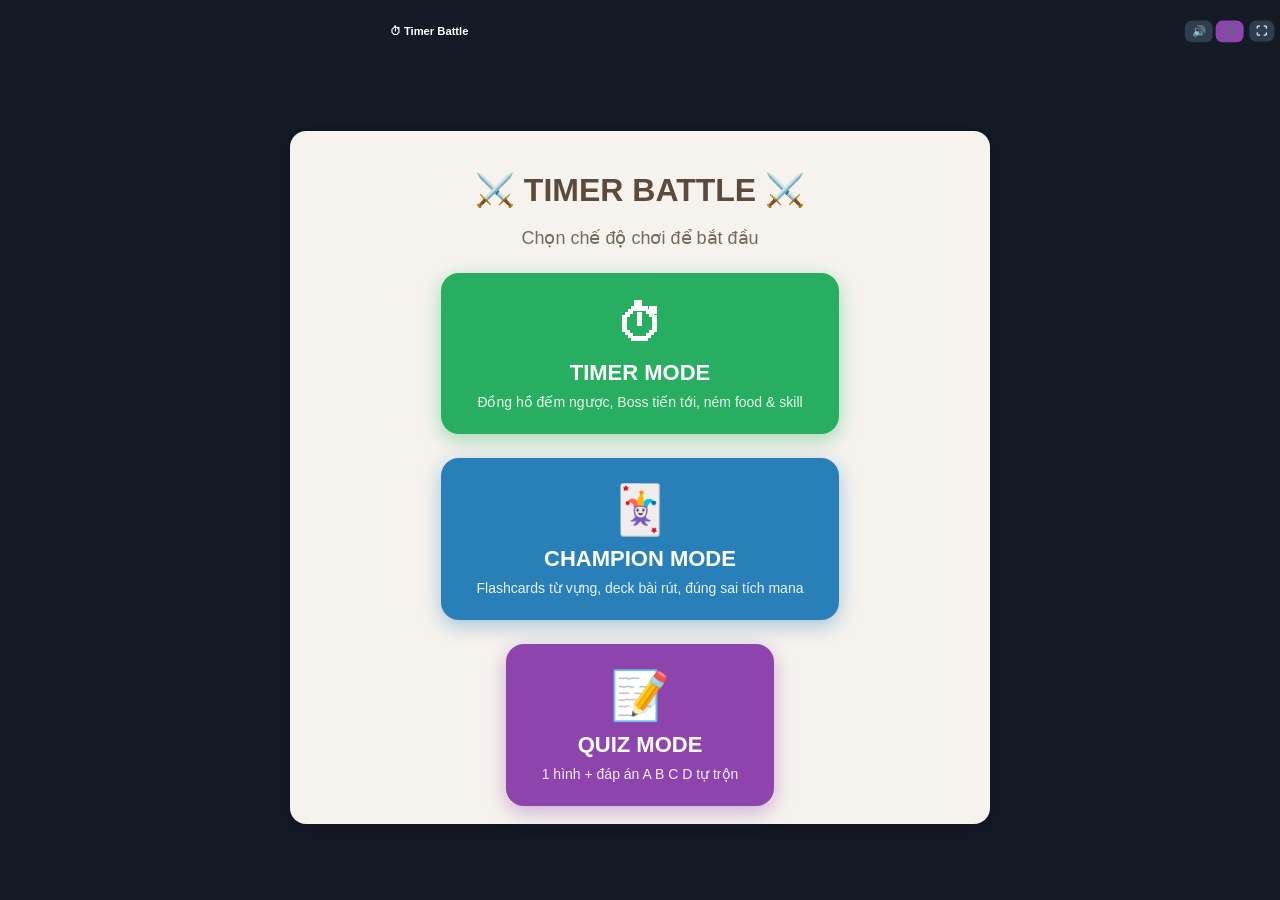
==== commit 31b43652: "add quiz mode sharing champion card pool" ====
--- a/index.html
+++ b/index.html
@@ -1,2751 +1,3462 @@
-<!DOCTYPE html>
-<html lang="en">
-<head>
-<meta charset="UTF-8">
-<meta name="viewport" content="width=device-width, initial-scale=1.0">
-<title>Timer Battle - Classroom Game</title>
-<!-- Pixel font for the teacher love-text effect -->
-<link href="https://fonts.googleapis.com/css2?family=Press+Start+2P&display=swap" rel="stylesheet">
-<style>
-  /* ---------- THEME (one place to change colors) ---------- */
-  :root{
-    --bg:#141a26; --panel:#ffffff; --ink:#222; --muted:#777;
-    --accent:#4CAF50; --danger:#e74c3c; --gold:#f5b301;
-    --mana-empty:#d9dee6; --mana-full:#38d977;
-  }
-  *{box-sizing:border-box}
-  html{overflow:hidden}
-  body{
-    font-family:'Segoe UI',Tahoma,Verdana,sans-serif;
-    background:var(--bg); color:#fff;
-    margin:0; padding:8px 0;
-    /* 100% scale: no zoom transformation */
-    width:100vw; height:100vh;
-    display:flex; flex-direction:column; align-items:center; gap:8px;
-    overflow:hidden;
-  }
-  .hidden{display:none !important}
-  button{cursor:pointer; font-weight:bold; border:none; border-radius:10px}
-
-  /* ---------- TOP BAR (compact, icons aligned right) ---------- */
-  #topbar{
-    width:100%; max-width:none; 
-    display:flex; align-items:center; justify-content:flex-end; gap:4px; 
-    flex-shrink:0; height:5.18vh; padding:0 8px;
-    transform:scale(0.7); transform-origin:right center;
-  }
-  #topbar h1#brand{font-size:16px; margin:0; flex:0 0 auto}
-  body.playing #brand{display:none}
-  #topbar button{padding:6px 10px; font-size:16px; border-radius:10px}
-  #btn-fullscreen{background:#2c3e50; color:#fff}
-  #btn-bgm{background:#8e44ad; color:#fff}
-  #btn-sfx{background:#2c3e50; color:#fff}
-  #btn-sfx{margin-left:auto}
-  #arena-controls{display:flex; gap:6px; align-items:center}
-  #arena-controls .hidden{display:none !important}
-  #btn-pause{background:#f39c12; color:#fff}
-  #btn-resume{background:#3498db; color:#fff}
-  #btn-reset{background:var(--danger); color:#fff}
-
-  /* ---------- TABS (topbar small buttons) ---------- */
-  #tabs{display:flex; gap:6px}
-  #tabs button{background:#2c3e50; color:#fff; padding:6px 12px; font-size:16px}
-  #tabs button.active{background:var(--accent)}
-
-  /* ---------- FLAT DESIGN SETTINGS ---------- */
-  .panel{
-    background:#f6f3ee; color:#3e342c;
-    width:100%; max-width:1100px; border-radius:16px; padding:18px 22px;
-    box-shadow:0 4px 20px rgba(0,0,0,.25);
-  }
-  .panel h2{margin:0 0 10px 0; font-size:20px; color:#5c4a3a}
-  fieldset{border:none; border-radius:14px; margin:12px 0; padding:16px; background:#fff; box-shadow:0 2px 8px rgba(92,74,58,.12)}
-  legend{font-weight:bold; padding:4px 14px; background:#5c4a3a; color:#fff; border-radius:20px; font-size:14px}
-  fieldset label{font-size:14px; display:block; margin:8px 0; color:#3e342c}
-  fieldset input[type=text], fieldset input[type=number], fieldset select{padding:9px 12px; border:2px solid #e5ddd2; border-radius:10px; font-size:14px; background:#fdfbf8}
-  fieldset input:focus{border-color:#5c4a3a; outline:none}
-  .setup-tabs button{background:#e5ddd2; color:#5c4a3a; padding:10px 16px; font-size:14px; border-radius:20px}
-  .setup-tabs button.active{background:#5c4a3a; color:#fff}
-  .btn-add{background:#5c4a3a; color:#fff; padding:10px 16px; border-radius:20px}
-  .btn-clear{background:#e74c3c; color:#fff; padding:10px 16px; border-radius:20px}
-  .preset button{background:#fff; color:#5c4a3a; border:2px solid #e5ddd2; padding:10px 16px; margin:3px; border-radius:20px}
-  .preset button.active{background:#5c4a3a; color:#fff; border-color:#5c4a3a}
-  .gallery .pick{background:#fff; border:3px solid #e5ddd2; border-radius:14px; padding:6px}
-  .gallery .pick.sel{border-color:#5c4a3a; box-shadow:0 0 10px rgba(92,74,58,.4)}
-  #btn-start{background:#27ae60; color:#fff; font-size:18px; padding:14px 40px; border-radius:30px}
-  /* Boss countdown badge: big pixel game style, colour per dish */
-  #status-badge{
-    position:absolute; bottom:250px; left:2%; min-width:130px; text-align:center;
-    font-family:'Press Start 2P',monospace; font-size:26px; color:#fff;
-    background:rgba(0,0,0,.65); border:4px solid #ffd43b; border-radius:16px; padding:8px 12px;
-  }
-  #status-badge small{font-family:'Press Start 2P',monospace; font-size:22px; color:#ffd43b; display:block; margin-top:4px}
-  #status-badge.fx-freeze{border-color:#38bdf8; box-shadow:0 0 20px rgba(56,189,248,.8)}
-  #status-badge.fx-freeze small{color:#7dd3fc}
-  #status-badge.fx-burn{border-color:#ef4444; box-shadow:0 0 20px rgba(239,68,68,.8)}
-  #status-badge.fx-burn small{color:#fca5a5}
-  #status-badge.fx-poison{border-color:#22c55e; box-shadow:0 0 20px rgba(34,197,94,.8)}
-  #status-badge.fx-poison small{color:#86efac}
-  /* Combo popup: floating over arena, no layout shift */
-  #combo-banner{
-    position:fixed; top:16%; left:50%; transform:translateX(-50%) scale(1); z-index:200;
-    background:#ffd43b; color:#5c4a3a; border-radius:20px; padding:12px 28px; font-weight:bold; font-size:24px;
-    pointer-events:none; box-shadow:0 6px 24px rgba(0,0,0,.4); white-space:nowrap;
-    animation:comboPop 2.5s ease-out forwards;
-  }
-  @keyframes comboPop{0%{opacity:0; transform:translateX(-50%) scale(.5)}15%{opacity:1; transform:translateX(-50%) scale(1.1)}30%{transform:translateX(-50%) scale(1)}80%{opacity:1}100%{opacity:0; transform:translateX(-50%) translateY(-30px) scale(1)}}
-  /* Dish manager table (Yugioh-tag style): one row per food, scrolls sideways on small screens */
-  #screen-setup{max-height:calc(100% - 90px); overflow-y:auto; padding-bottom:28px; font-size:16px}
-  #screen-setup::-webkit-scrollbar{width:10px; background:#e5ddd2}
-  #screen-setup::-webkit-scrollbar-thumb{background:#5c4a3a; border-radius:5px}
-  .table-wrap{overflow-x:auto; margin:10px 0; border-radius:14px; box-shadow:0 2px 8px rgba(92,74,58,.12)}
-  .table-wrap::-webkit-scrollbar{height:10px; background:#e5ddd2}
-  .table-wrap::-webkit-scrollbar-thumb{background:#5c4a3a; border-radius:5px}
-  #dish-table{border-collapse:collapse; width:100%; min-width:1060px; background:#fff; font-size:15px}
-  #dish-table th{background:#5c4a3a; color:#fff; padding:12px 10px; font-size:15px; white-space:nowrap; position:sticky; top:0}
-  #dish-table th:first-child{border-radius:14px 0 0 0}
-  #dish-table th:last-child{border-radius:0 14px 0 0}
-  #dish-table td{padding:10px; border-bottom:2px solid #f0e9df; vertical-align:middle; text-align:center; color:#3e342c}
-  #dish-table tr:last-child td{border-bottom:none}
-  #dish-table input[type=text]{width:160px; padding:8px 10px; font-size:15px; border:2px solid #e5ddd2; border-radius:10px; background:#fdfbf8}
-  #dish-table input[type=number]{width:60px; padding:8px 6px; font-size:15px; border:2px solid #e5ddd2; border-radius:10px; background:#fdfbf8; text-align:center}
-  #dish-table select{padding:8px; font-size:15px; border:2px solid #e5ddd2; border-radius:10px; background:#fdfbf8; max-width:170px}
-  #dish-table input[type=checkbox]{width:24px; height:24px; accent-color:#5c4a3a; cursor:pointer}
-  #dish-table .dish-preview{width:56px; height:56px; object-fit:contain; border-radius:12px; background:#fdfbf8; border:2px solid #e5ddd2}
-  #dish-table .btn-add{padding:8px 14px; font-size:14px}
-  /* Settings font bump: everything readable */
-  .panel h2{font-size:24px}
-  fieldset legend{font-size:16px}
-  fieldset label{font-size:16px !important}
-  fieldset input[type=text], fieldset input[type=number], fieldset select{font-size:16px !important}
-  .setup-tabs button{padding:12px 20px; font-size:16px}
-  .flip-row, .size-row{font-size:15px}
-  .flip-row button{padding:8px 16px; font-size:15px}
-  #btn-start{font-size:20px}
-  .row{display:flex; gap:10px; flex-wrap:wrap; align-items:center}
-  .row.space-between{justify-content:space-between}
-  .row.center{justify-content:center}
-  .time-inputs{display:flex; gap:15px; justify-content:center; margin-bottom:12px}
-  .time-inputs div{display:flex; flex-direction:column; align-items:center}
-  .time-inputs input{width:96px; height:64px; font-size:32px; text-align:center; border:3px solid #5c4a3a; border-radius:12px; font-weight:bold; background:#fff}
-  .time-inputs label{margin-top:6px; font-size:16px; font-weight:bold; color:#5c4a3a}
-  .preset button{background:#ecf0f1; color:#222; padding:14px 26px; margin:4px; font-size:18px; font-weight:bold}
-  .preset button.active{background:#3498db; color:#fff}
-  .buttons button{padding:10px 20px; font-size:14px; margin:4px}
-  #btn-start{background:var(--accent); color:#fff}
-  #btn-pause{background:#f39c12; color:#fff}
-  #btn-resume{background:#3498db; color:#fff}
-  #btn-reset{background:var(--danger); color:#fff}
-  .file-label{background:#9b59b6; color:#fff; padding:8px 12px; border-radius:8px; display:inline-block}
-  .btn-add{background:#555; color:#fff; padding:8px 12px}
-  .btn-clear{background:var(--danger); color:#fff; padding:8px 12px}
-  #key-correct,#key-wrong{padding:8px; width:140px; border:1px solid #ccc; border-radius:6px}
-  fieldset{border:1px solid #ddd; border-radius:10px; margin:10px 0; padding:10px}
-  legend{font-weight:bold; padding:0 8px}
-  fieldset label{font-size:13px; display:block; margin:6px 0}
-  fieldset input[type=text]{width:100%; padding:7px; border:1px solid #ccc; border-radius:6px}
-  .thumb{width:60px; height:60px; object-fit:contain; background:#eef1f4; border-radius:8px; vertical-align:middle}
-  /* Gallery pick: tick to choose, flip button */
-  .gallery{display:flex; gap:8px; flex-wrap:wrap; margin:6px 0}
-  .gallery .pick{position:relative; border:3px solid transparent; border-radius:10px; background:#eef1f4; padding:4px}
-  .gallery .pick img{width:72px; height:72px; object-fit:contain; border-radius:6px; display:block}
-  .gallery .pick.sel{border-color:var(--accent); box-shadow:0 0 8px rgba(76,175,80,.7)}
-  .gallery .pick .tick{
-    position:absolute; top:-8px; right:-8px; width:24px; height:24px; border-radius:50%;
-    background:var(--accent); color:#fff; font-size:14px; display:none;
-    align-items:center; justify-content:center; line-height:24px; text-align:center;
-  }
-  .gallery .pick.sel .tick{display:block}
-  .flip-row{display:flex; gap:8px; align-items:center; font-size:13px; margin:4px 0}
-  .flip-row button{background:#3498db; color:#fff; padding:6px 12px; font-size:13px}
-  .size-row{display:flex; gap:8px; align-items:center; font-size:13px; margin:4px 0}
-  .size-row input[type=range]{flex:1}
-  /* Mirror flip (face right), bg-blend, projectile, setup sub-tabs */
-  .fighter.mirrored{transform:scaleX(-1)}
-  .fighter.rmwhite img{mix-blend-mode:multiply}
-  #projectile{position:absolute; bottom:170px; font-size:56px; z-index:20; transition:left .7s linear; pointer-events:none}
-  .setup-tabs{display:flex; gap:6px; flex-wrap:wrap; margin-bottom:10px}
-  .setup-tabs button{background:#ecf0f1; color:#222; padding:8px 12px; font-size:13px}
-  .setup-tabs button.active{background:#3498db; color:#fff}
-  /* Time bar: never overflow */
-  .bossbar-wrap{width:100%; min-width:0}
-  /* Wide screen (14 inch): 2-column control deck, compact so all fits */
-  @media(min-width:1000px){
-    #deck{display:grid; grid-template-columns:1fr 1.2fr; gap:8px; padding:8px}
-    #judge-row{grid-column:1/-1}
-    #combo-banner{grid-column:1/-1}
-    #meter-row{grid-column:1/-1}
-    #shop{grid-column:1/-1}
-    #food-shop{grid-column:1/-1}
-  }
-  /* Control deck compact: everything visible on 14 inch */
-  #judge-row{display:flex; gap:10px}
-  #btn-correct{flex:1; background:var(--accent); color:#fff; font-size:16px; padding:8px}
-  #btn-wrong{flex:1; background:var(--danger); color:#fff; font-size:16px; padding:8px}
-  #deck{padding:8px; gap:8px}
-  #meter-row{font-size:14px}
-  #mana-dots{font-size:20px}
-  #bgm-btn{background:#8e44ad; color:#fff; padding:8px 12px; font-size:16px}
-
-  /* ---------- ARENA SCREEN ---------- */
-  #screen-arena{width:100%; max-width:none; height:calc(100% - 70px); display:flex; flex-direction:column; gap:6px}
-  /* Big game clock: sits ON the arena background, under the time bar */
-  #clock-display{
-    position:absolute; top:8px; left:50%; transform:translateX(-50%); z-index:60;
-    font-family:'Press Start 2P',monospace; font-size:44px; font-weight:bold; text-align:center;
-    background:#fff; color:#5C4A3A; border:5px solid #ffd43b; border-radius:16px; padding:8px 20px;
-    text-shadow:none; white-space:nowrap; box-shadow:0 4px 18px rgba(0,0,0,.45);
-  }
-  #clock-display.warn{color:#b8860b; border-color:#ffd43b}
-  #clock-display.danger{color:#ff6b6b; border-color:#ff6b6b; animation:pulse 1s infinite}
-  @keyframes pulse{50%{transform:translateX(-50%) scale(1.06)}}
-
-  /* RPG boss progress bar — time bar sits at the very top, 200% size */
-  .bossbar-wrap{display:flex; align-items:center; gap:8px; order:-1}
-  .bossbar-wrap .face{width:44px; height:44px; border-radius:50%; object-fit:cover; background:#fff; flex-shrink:0}
-  .progress-container{
-    flex:1; height:40px; border:4px solid #3d3d3d; border-radius:18px;
-    background:#f4f4f4; padding:3px; position:relative; overflow:hidden; min-width:0;
-  }
-  .progress-fill{
-    height:100%; width:0%; border-radius:12px; position:relative;
-    background:#2FA96B;
-    box-shadow:0 0 12px rgba(47,169,107,.8);
-    transition:width .3s linear, background-color .5s ease;
-  }
-  .progress-fill.mid{background:#F5B501; box-shadow:0 0 12px rgba(245,181,1,.8)}
-  .progress-fill.low{background:#E03131; box-shadow:0 0 12px rgba(224,49,49,.8)}
-  /* Shine sweep on the bar */
-  .progress-fill::after{
-    content:''; position:absolute; inset:0; border-radius:12px;
-    background:linear-gradient(110deg,transparent 30%,rgba(255,255,255,.55) 50%,transparent 70%);
-    background-size:200% 100%; animation:shine 2.5s linear infinite;
-  }
-  @keyframes shine{from{background-position:200% 0} to{background-position:-100% 0}}
-
-  /* Arena: default bg = repo jungle (pinned link). Custom link saved to memory. */
-  #arena{
-    position:relative; width:100%; flex:1; min-height:280px; border-radius:14px; overflow:hidden;
-    background:linear-gradient(#1d3a24,#0e1f13);
-    border:3px solid #2c3e50;
-  }
-  #arena .bg-layer{position:absolute; inset:0; background-image:url("assets/bg/jungle.jpg"); background-size:cover; background-position:center}
-  #arena .ground{position:absolute; left:0; right:0; bottom:0; height:26px; background:rgba(0,0,0,.45)}
-  .fighter{position:absolute; bottom:26px; text-align:center; transition:left .2s linear; overflow:visible}
-  .fighter img{width:200px; height:200px; object-fit:contain; display:block; margin:0 auto; filter:drop-shadow(0 6px 8px rgba(0,0,0,.5)); animation:bounce 1.2s ease-in-out infinite}
-  @keyframes bounce{50%{transform:translateY(-10px)}}
-  #boss{left:12px}
-  #hero{right:12px}
-  /* Status badge above boss — replaced by FLAT DESIGN block below */
-  /* Tints for poison / frozen / burning */
-  .tint-green img{filter:drop-shadow(0 4px 6px rgba(0,0,0,.5)) hue-rotate(70deg) saturate(1.6) !important}
-  .tint-blue img{filter:drop-shadow(0 0 14px #7dd3fc) sepia(.2) hue-rotate(160deg) !important}
-  .tint-fire img{filter:drop-shadow(0 0 14px #ff922b) sepia(.6) saturate(2) hue-rotate(-30deg) !important}
-  /* Floating love text (teacher dish) */
-  #love-text{
-    position:absolute; bottom:270px; font-family:'Press Start 2P',monospace;
-    color:#ff97d0; text-shadow:2px 2px 0 #000; white-space:nowrap;
-    transform-origin:bottom left;
-  }
-
-  /* ---------- CONTROL DECK (no question card on main screen) ---------- */
-  #deck{
-    background:#fff; color:#222; border-radius:14px; padding:12px;
-    display:flex; flex-direction:column; gap:10px;
-  }
-  #judge-row{display:flex; gap:10px}
-  #btn-correct{flex:1; background:var(--accent); color:#fff; font-size:18px; padding:10px}
-  #btn-wrong{flex:1; background:var(--danger); color:#fff; font-size:18px; padding:10px}
-  /* Control deck: mana row centered, big flames */
-  #meter-row{display:flex; justify-content:center; align-items:center}
-  #mana-label{font-weight:bold; font-size:18px; display:flex; align-items:center; gap:8px}
-  #mana-count{font-size:24px; color:var(--gold); text-shadow:1px 1px 0 #000; min-width:64px; text-align:center}
-  #combo-flames img{width:62px !important; height:62px !important}
-  /* combo-banner styled as floating popup in FLAT DESIGN block */
-  /* Food row: big icons 250% (atom 110px), fixed height single row, no jump */
-  #shop{display:none !important}
-  #food-shop{display:flex; gap:10px; margin-top:4px; overflow-x:scroll; overflow-y:hidden; height:120px; min-height:120px; max-height:120px; align-items:center; padding:4px; scrollbar-gutter:stable both-edges}
-  #food-shop::-webkit-scrollbar{height:8px; background:#eee}
-  #food-shop::-webkit-scrollbar-thumb{background:#b08968; border-radius:4px}
-  #food-shop .food-card{min-width:110px; font-size:12px}
-  #food-shop .atom{width:74px !important; height:74px !important}
-  #food-shop .mcost{font-size:19px !important}
-  @media (max-width:640px){
-    #shop{grid-template-columns:repeat(3,1fr)}
-    .fighter img{width:78px; height:78px}
-    #clock-display{font-size:32px}
-  }
-
-  /* ---------- COMBO FLAMES (power_up.gif per correct, not thrown) ---------- */
-  #combo-flames{display:flex; gap:2px; align-items:center}
-  #combo-flames img{width:46px; height:46px; object-fit:contain; filter:grayscale(1); opacity:.35}
-  #combo-flames img.lit{filter:none; opacity:1}
-  /* ---------- SKILL CAST FX ---------- */
-  #beam{position:absolute; height:34px; top:45%; background:linear-gradient(90deg,#b3f0ff,#2aa9ff,#b3f0ff); border-radius:17px; box-shadow:0 0 18px #5ecbff,0 0 40px #2aa9ff; z-index:6; transform-origin:left center}
-  #beam::after{content:''; position:absolute; right:-14px; top:50%; width:28px; height:28px; border-radius:50%; background:radial-gradient(circle,#fff 20%,#9be7ff 55%,transparent 75%); transform:translateY(-50%)}
-  .fireball-proj img{width:64px; height:64px; object-fit:contain; filter:drop-shadow(0 0 10px #ff922b) drop-shadow(4px 0 12px #ff5e00)}
-  .shake{animation:shk .45s linear}
-  @keyframes shk{25%{transform:translateX(-10px)}50%{transform:translateX(8px)}75%{transform:translateX(-6px)}}
-  .boss-shake-strong{animation:shkStrong .6s linear}
-  @keyframes shkStrong{10%{transform:translateX(-16px) rotate(-2deg)}30%{transform:translateX(14px) rotate(2deg)}50%{transform:translateX(-12px)}70%{transform:translateX(10px) rotate(-1deg)}90%{transform:translateX(-6px)}}
-  .boss-stun img{animation-play-state:paused !important}
-  @keyframes growPulse{50%{transform:scale(1.06)}}
-  #flash{position:absolute; inset:0; background:#fff; opacity:0; pointer-events:none; z-index:7}
-  #clone-img{position:absolute; width:110px; bottom:26px; z-index:5}
-  /* ---------- FOOD/SKILL OVERLAYS ---------- */
-  #snowflakes{position:absolute; inset:0; pointer-events:none; z-index:6; overflow:hidden; font-size:30px}
-  #snowflakes span{position:absolute; top:-40px; animation:fall linear infinite}
-  @keyframes fall{to{transform:translateY(420px) rotate(40deg)}}
-  #olaf-img{position:absolute; width:95px; bottom:26px; z-index:6; filter:drop-shadow(0 0 10px #b3f0ff)}
-  #poison-cloud{position:absolute; z-index:6; font-size:34px; pointer-events:none; animation:rise 1.2s ease-out infinite}
-  @keyframes rise{from{opacity:1; transform:translateY(0)} to{opacity:0; transform:translateY(-70px)}}
-  .burning img{animation:burnShk .3s linear infinite !important; filter:drop-shadow(0 0 18px #ff5e00) sepia(.7) saturate(2.2) hue-rotate(-25deg) !important}
-  @keyframes burnShk{25%{transform:translateX(-6px) scale(1.02)}50%{transform:translateX(5px)}75%{transform:translateX(-3px) scale(1.04)}}
-  .fire-aura{position:absolute; border-radius:50%; border:4px solid rgba(255,94,0,.85); box-shadow:0 0 24px #ff5e00, inset 0 0 24px rgba(255,94,0,.5); animation:ringOut 1s ease-out infinite; pointer-events:none; z-index:5}
-  /* ---------- AFTER-EAT STATES (stage 2, on Boss body) ---------- */
-  #ice-block{position:absolute; z-index:7; pointer-events:none; border-radius:18px;
-    background:linear-gradient(160deg,rgba(186,230,253,.75),rgba(56,189,248,.55));
-    border:5px solid rgba(14,165,233,.9); box-shadow:0 0 26px rgba(56,189,248,.9), inset 0 0 26px rgba(255,255,255,.5)}
-  #ice-block.crack{animation:iceCrack .5s ease-out forwards}
-  @keyframes iceCrack{to{opacity:0; transform:scale(1.25) rotate(4deg)}}
-  /* Ms. Vi fan text: rises from below the eat-frame in fan directions, one every 1.5s */
-  .msvi-float{position:absolute; z-index:9; pointer-events:none; font-family:'Press Start 2P',monospace;
-    font-size:20px; color:#ff97d0; text-shadow:2px 2px 0 #000; white-space:nowrap;
-    opacity:0; transform:translate(0,14px); transition:transform 1.4s ease-out, opacity .25s ease-in}
-  .after-float{position:absolute; z-index:7; pointer-events:none; animation:rise 1.4s ease-out forwards}
-  /* ---------- END SCREEN win/lose ---------- */
-  #end-title.win{color:#ffd43b; text-shadow:4px 4px 0 #000, 0 0 30px #ffd43b}
-  #end-title.lose{color:#ff6b6b; text-shadow:4px 4px 0 #000, 0 0 30px #ff0000}
-  #end-stats{color:#fff; font-size:18px; background:rgba(0,0,0,.6); border-radius:10px; padding:8px 18px}
-  /* ---------- SKILL ORB (no frame: icon + atom rings only, like the picture) ---------- */
-  #skill-shop{display:grid; grid-template-columns:repeat(4,1fr); gap:10px}
-  #food-pick{display:flex; gap:8px; flex-wrap:wrap; margin-top:10px}
-  #food-pick .food-card{flex-direction:column; align-items:center; text-align:center; min-width:104px; gap:4px; padding:8px 4px}
-  #food-pick .food-card .sname{white-space:normal; text-align:center}
-  #food-pick .food-card label{font-size:14px; margin-top:2px}
-  #food-pick .food-card input[type=checkbox]{width:22px; height:22px}
-  .skill-orb,.food-card{
-    flex:1 1 0; min-width:96px; display:flex; align-items:center; justify-content:flex-start; gap:8px;
-    background:transparent; color:#222; border-radius:12px; padding:6px 2px;
-    font-size:11px; border:none; cursor:pointer; pointer-events:auto;
-  }
-  #deck .skill-orb{color:#fff}
-  #deck .food-card{color:#fff}
-  .food-card{background:transparent; border:none}
-  /* Mana sits right under its skill name (one compact caption), never drifting to the next skill */
-  .skill-orb .scap,.food-card .scap{display:flex; flex-direction:column; align-items:flex-start; gap:2px; line-height:1.15; min-width:0}
-  .skill-orb .sname,.food-card .sname{min-width:0; overflow:hidden; text-overflow:ellipsis; white-space:nowrap; font-size:12px}
-  /* Mana = 3D jewel orb, white number dead-center. Each skill tone has its own
-     jewel colour (Ms. Vi keeps her fixed picture orb). Dark jewel + white digit
-     + top-left gloss highlight = max contrast. */
-  .skill-orb .mcost,.food-card .mcost{
-    width:56px; height:56px; border-radius:50%; flex-shrink:0; position:relative;
-    border:2px solid rgba(255,255,255,.75);
-    color:#fff; font-size:25px; font-weight:bold; line-height:1;
-    display:flex; align-items:center; justify-content:center;
-    text-shadow:0 2px 3px rgba(0,0,0,.8);
-  }
-  .skill-orb .mcost::before,.food-card .mcost::before{
-    content:''; position:absolute; top:6px; left:9px; width:16px; height:10px;
-    border-radius:50%; background:rgba(255,255,255,.75); filter:blur(1px);
-    transform:rotate(-25deg); pointer-events:none;
-  }
-  /* per-skill jewel tones: light top -> saturated base -> dark rim */
-  .mcost.orb-eat   {background:radial-gradient(circle at 32% 28%, #ffe9b0 0%, #f5a623 38%, #b35a00 75%, #5e2d00 100%); box-shadow:0 0 12px rgba(245,166,35,.8), inset 0 -6px 12px rgba(0,0,0,.45)}
-  .mcost.orb-freeze{background:radial-gradient(circle at 32% 28%, #e8fbff 0%, #4fc3f7 38%, #0277bd 75%, #012f4d 100%); box-shadow:0 0 12px rgba(79,195,247,.8), inset 0 -6px 12px rgba(0,0,0,.45)}
-  .mcost.orb-burn  {background:radial-gradient(circle at 32% 28%, #ffd9c9 0%, #ff6b35 38%, #c1272d 75%, #4d0800 100%); box-shadow:0 0 12px rgba(255,107,53,.85), inset 0 -6px 12px rgba(0,0,0,.45)}
-  .mcost.orb-poison{background:radial-gradient(circle at 32% 28%, #e4ffd6 0%, #66bb44 38%, #2d7a1f 75%, #0c330a 100%); box-shadow:0 0 12px rgba(102,187,68,.8), inset 0 -6px 12px rgba(0,0,0,.45)}
-  .mcost.orb-donut {background:radial-gradient(circle at 32% 28%, #ffe0f1 0%, #f06292 38%, #a51c5b 75%, #470a28 100%); box-shadow:0 0 12px rgba(240,98,146,.8), inset 0 -6px 12px rgba(0,0,0,.45)}
-  /* Ms. Vi fixed pokeball orb — picture only for her, number drawn on top */
-  .mcost.orb-fixed{background:#101a3a url('assets/mana-orb.jpg') center/cover no-repeat; box-shadow:0 0 12px rgba(0,229,255,.75), inset 0 0 10px rgba(0,0,0,.55)}
-  .mcost.orb-poke{background:#fff; border-color:#222; overflow:hidden; box-shadow:0 0 12px rgba(255,60,60,.8), inset 0 -6px 12px rgba(0,0,0,.25)}
-  .mcost.orb-poke::before{display:none}
-  .mcost.orb-poke .poke-top{position:absolute; top:0; left:0; right:0; height:44%; background:linear-gradient(#ff5b5b,#c81e1e); border-bottom:4px solid #222}
-  .mcost.orb-poke .poke-btn{position:absolute; top:50%; left:50%; width:18px; height:18px; margin:-9px 0 0 -9px; border-radius:50%; background:#fff; border:3px solid #222; z-index:1}
-  .mcost.orb-poke .poke-num{position:relative; z-index:2; background:rgba(255,255,255,.92); border:2px solid #222; border-radius:50%; width:32px; height:32px; display:flex; align-items:center; justify-content:center; font-size:19px; color:#111; text-shadow:none}
-  /* 3D atom: icon is the nucleus. 3 CONCENTRIC orbits, each tilted in its OWN
-     plane (flat / upright / diagonal — like a universe symbol). Front half of
-     each orbit passes IN FRONT of the icon, back half BEHIND it.
-     Each orbit carries its OWN electron dot riding on it. */
-  .skill-orb .atom,.food-card .atom{position:relative; width:58px; height:58px; flex-shrink:0; display:flex; align-items:center; justify-content:center; perspective:300px; transform-style:preserve-3d}
-  .skill-orb .atom img,.food-card .atom img{object-fit:contain; position:absolute; z-index:2; transform:translateZ(14px)}
-  .skill-orb .atom .ficon,.food-card .atom .ficon{position:relative; z-index:2; line-height:1; transform:translateZ(14px)}
-  .atom .ring{position:absolute; inset:-6px; border-radius:50%; transform-style:preserve-3d; pointer-events:none}
-  .atom .ring.r1{border:2px solid rgba(123,97,255,.9); animation:orbFlat 3s linear infinite}
-  .atom .ring.r2{border:2px solid rgba(0,229,255,.9); animation:orbUp 2.2s linear infinite}
-  .atom .ring.r3{border:2px solid rgba(255,223,94,.9); animation:orbDiag 1.6s linear infinite}
-  @keyframes orbFlat{from{transform:rotateX(75deg) rotateZ(0deg)} to{transform:rotateX(75deg) rotateZ(360deg)}}
-  @keyframes orbUp{from{transform:rotateX(75deg) rotateY(60deg) rotateZ(0deg)} to{transform:rotateX(75deg) rotateY(60deg) rotateZ(360deg)}}
-  @keyframes orbDiag{from{transform:rotateX(75deg) rotateY(-60deg) rotateZ(0deg)} to{transform:rotateX(75deg) rotateY(-60deg) rotateZ(360deg)}}
-  .atom .ring::after{content:''; position:absolute; width:10px; height:10px; border-radius:50%; top:-7px; left:50%; margin-left:-5px; box-shadow:0 0 8px currentColor; z-index:3}
-  .atom .ring.r1::after{background:#00e5ff; color:#00e5ff}
-  .atom .ring.r2::after{background:#ffdf5e; color:#ffdf5e}
-  .atom .ring.r3::after{background:#ff6b9d; color:#ff6b9d}
-  /* Teacher unique atom: fire + water + electric orbits, full 360 spin */
-  .atom.teacher .ring{border-width:3px}
-  .atom.teacher .ring.r1{border-color:rgba(255,110,0,.95); box-shadow:0 0 10px rgba(255,110,0,.7)}
-  .atom.teacher .ring.r2{border-color:rgba(0,150,255,.95); box-shadow:0 0 10px rgba(0,150,255,.7)}
-  .atom.teacher .ring.r3{border-color:rgba(255,220,0,.95); box-shadow:0 0 10px rgba(255,220,0,.8)}
-  .atom.teacher .ring.r1::after{background:#ff6b00; color:#ff6b00}
-  .atom.teacher .ring.r2::after{background:#0096ff; color:#0096ff}
-  .atom.teacher .ring.r3::after{background:#ffe600; color:#ffe600}
-  @keyframes spin{to{transform:rotate(360deg)}}
-  .skill-orb.ready{box-shadow:0 0 12px rgba(123,97,255,.9); background:#241b5e}
-  .skill-orb.locked{opacity:.55}
-  .skill-orb.off{opacity:.35; filter:grayscale(1)}
-  /* Boss grow: smooth scale-up, no falling rings */
-  #boss-img{transition:width .6s ease, height .6s ease}
-  .boss-grow img{animation:growPulse .8s ease-in-out infinite !important; filter:drop-shadow(0 0 22px #ffd43b) brightness(1.15) !important}
-  @keyframes growPulse{0%{transform:scale(1)}50%{transform:scale(1.08)}100%{transform:scale(1)}}
-  @keyframes ringOut{from{opacity:1; transform:translate(-50%,-50%) scale(.7)} to{opacity:0; transform:translate(-50%,-50%) scale(1.2)}}
-  /* Eat frame: circular cheerful flat border, Boss hides while eating */
-  #eat-frame{position:absolute; z-index:8; border-radius:50%; display:flex; align-items:center; justify-content:center; background:#fff; border:7px solid #ff922b; box-shadow:0 0 0 5px #ffd43b, 0 0 0 10px #51cf66, 0 0 30px rgba(255,146,43,.8); overflow:hidden}
-  #eat-frame img{width:88%; height:88%; object-fit:contain; border-radius:50%}
-  #eat-frame.gif-flip img{transform:scaleX(-1)}
-  #eat-frame.gif-rmwhite img{mix-blend-mode:multiply}
-  /* Eat-frame FX tint per dish: frame + gif take the dish colour */
-  #eat-frame.fx-freeze{border-color:#38bdf8; box-shadow:0 0 0 5px #bae6fd, 0 0 0 10px #0ea5e9, 0 0 44px rgba(56,189,248,.9)}
-  #eat-frame.fx-freeze img{filter:saturate(1.5) drop-shadow(0 0 12px #7dd3fc)}
-  #eat-frame.fx-burn{border-color:#ef4444; box-shadow:0 0 0 5px #fdba74, 0 0 0 10px #ef4444, 0 0 44px rgba(239,68,68,.9)}
-  #eat-frame.fx-burn img{filter:sepia(.5) saturate(2.2) hue-rotate(-25deg) drop-shadow(0 0 12px #ff5e00)}
-  #eat-frame.fx-poison{border-color:#22c55e; box-shadow:0 0 0 5px #bbf7d0, 0 0 0 10px #22c55e, 0 0 44px rgba(34,197,94,.9)}
-  #eat-frame.fx-poison img{filter:hue-rotate(70deg) saturate(1.6) drop-shadow(0 0 12px #4ade80)}
-  #eat-fx-badge{position:absolute; top:-26px; left:50%; transform:translateX(-50%); font-size:36px; z-index:9; animation:bounce 1s ease-in-out infinite; pointer-events:none}
-  #projectile img{width:120px; height:120px; object-fit:contain}
-  #projectile .fly-icon{display:inline-block; font-size:120px; line-height:1}
-  #projectile .no-white{mix-blend-mode:multiply; border-radius:50%}
-  .trail-bit{position:absolute; z-index:5; pointer-events:none; animation:trailFade .8s ease-out forwards}
-  @keyframes trailFade{from{opacity:1; transform:translateY(0) scale(1)} to{opacity:0; transform:translateY(-40px) scale(.5)}}
-
-  /* ---------- END SCREEN ---------- */
-  #end-screen{
-    position:fixed; inset:0; background:rgba(0,0,0,.55); z-index:100;
-    display:flex; flex-direction:column; align-items:center; justify-content:center; gap:8px;
-  }
-  .pixel-text{color:#8ce99a; font-family:'Press Start 2P',monospace; font-size:40px; text-transform:uppercase; text-shadow:4px 4px 0 #000}
-  /* ---------- CHAMPION MODE (flashcards in arena, slim deck) ---------- */
-  #champ-table{border-collapse:collapse; width:100%; background:#fff; font-size:15px; table-layout:fixed}
-  #champ-table th{background:#5c4a3a; color:#fff; padding:12px 10px; font-size:15px; position:sticky; top:0}
-  #champ-table th:first-child{border-radius:14px 0 0 0; width:120px}
-  #champ-table th:nth-child(2){width:auto}
-  #champ-table th:last-child{border-radius:0 14px 0 0; width:100px}
-  #champ-table td{padding:10px; border-bottom:2px solid #f0e9df; vertical-align:middle; text-align:center; color:#3e342c}
-  #champ-table input[type=text]{width:100%; padding:10px 12px; font-size:15px; border:2px solid #e5ddd2; border-radius:10px; background:#fdfbf8; text-align:center; box-sizing:border-box}
-  #champ-table input[data-col="1"]{text-align:left}
-  #champ-table .cell-id{position:relative}
-  #champ-table .cell-id input{padding-left:48px}
-  #champ-table .cell-thumb{position:absolute; left:8px; top:50%; transform:translateY(-50%); width:32px; height:32px; display:flex; align-items:center; justify-content:center}
-  #champ-table .cell-thumb img{max-width:32px; max-height:32px; object-fit:contain; border-radius:6px}
-  #champ-table .cell-thumb img{max-width:32px; max-height:32px; object-fit:contain; border-radius:6px}
-  #mode-timer-btn.active-mode{background:#27ae60 !important}
-  #mode-champ-btn.active-mode{background:#27ae60 !important}
-  .btn-add.active{background:#27ae60 !important; color:#fff !important}
-  /* Cards overlay: NO LONGER in arena, only visible when playing */
-  #champ-cards{display:none !important}
-  body.champ-play #champ-cards{display:flex !important}
-  #champ-cards.hidden{display:none !important}
-  /* Card width: calculate based on available space (100% - right:180px) and number of cards */
-  /* JS will set inline style: width = calc((100% - (n-1)*8px) / n) where n = cards per round */
-  /* Dynamic card content: image OR text maximum */
-  .champ-card{pointer-events:auto; background:#fff; border:4px solid #ffd43b; border-radius:16px; padding:6px; flex-shrink:0; height:100%; max-height:none; overflow:hidden; display:flex; flex-direction:column; align-items:center; justify-content:space-between; gap:4px; box-shadow:0 6px 22px rgba(0,0,0,.5); position:relative}
-  .champ-card img{width:100%; flex:1; object-fit:contain; border-radius:10px; min-height:0}
-  .champ-card .champ-text{color:#3e342c; font-weight:bold; text-align:center; line-height:1.2; word-break:break-word; flex:1; display:flex; align-items:center; justify-content:center; width:100%}
-  .champ-card .champ-text.sz-sm{font-size:18px}
-  .champ-card .champ-text.sz-md{font-size:28px}
-  .champ-card .champ-text.sz-lg{font-size:38px}
-  .champ-card .champ-judge{display:flex; gap:4px; width:100%; min-height:45px; flex-shrink:0}
-  .champ-card .champ-judge button{flex:1; font-size:20px; padding:6px; border-radius:8px; color:#fff; font-weight:bold; box-shadow:0 2px 4px rgba(0,0,0,0.3)}
-  .champ-card .cj-ok{background:var(--accent)}
-  .champ-card .cj-ok:hover{background:#27ae60; transform:scale(1.05)}
-  .champ-card .cj-bad{background:var(--danger)}
-  .champ-card .cj-bad:hover{background:#c0392b; transform:scale(1.05)}
-  .champ-card .champ-time{position:absolute; top:6px; right:8px; background:rgba(0,0,0,.7); color:#ffd43b; font-weight:bold; font-size:16px; border-radius:10px; padding:2px 8px}
-  .champ-card.judged-ok{border-color:#27ae60; opacity:.75}
-  .champ-card.judged-ok::after{content:'✓'; position:absolute; inset:0; display:flex; align-items:center; justify-content:center; font-size:80px; color:#27ae60; background:rgba(255,255,255,.35)}
-  .champ-card.judged-bad{border-color:#e74c3c; opacity:.75}
-  .champ-card.judged-bad::after{content:'✗'; position:absolute; inset:0; display:flex; align-items:center; justify-content:center; font-size:80px; color:#e74c3c; background:rgba(255,255,255,.35)}
-  /* Slim deck while Champion plays: main Correct/Wrong hidden (each card has its own) */
-  body.champ-play #judge-row{display:none}
-  body.champ-play #food-shop{height:96px; min-height:96px; max-height:96px}
-  /* Champion clock: SHOW countdown clock (was hidden) */
-  /* body.champ-play #clock-display{display:none} — REMOVED, clock stays visible */
-  /* Champion full-arena: deck gone, arena takes its space */
-  body.champ-play #deck{display:none !important}
-  body.champ-play #screen-arena{height:calc(100% - 70px)}
-  /* Champion layout: 19 rows grid */
-  body.champ-play #screen-arena{
-    display:grid; 
-    grid-template-rows: repeat(19, 1fr);
-    margin:0; padding:0; width:100vw; height:100vh;
-  }
-  /* Cards in rows 2 to 9 (full height from top of row 2 to bottom of row 9) */
-  body.champ-play #champ-cards{
-    grid-row: 2 / 10;
-    grid-column: 1;
-    width:100%; height:100%; padding:4px 8px; 
-    display:flex; gap:8px; flex-wrap:nowrap;
-    align-items:stretch; justify-content:flex-start;
-    overflow-x:auto; overflow-y:hidden;
-    position:relative; z-index:10;
-    pointer-events:auto;
-  }
-  /* Arena in rows 9 to 18 (pushed down to start at top of row 9) */
-  body.champ-play #arena{
-    grid-row: 9 / 18;
-    grid-column: 1;
-    width:100%; display:flex; flex-direction:column; position:relative;
-    z-index:1;
-  }
-  /* Clock display at top of row 9 (inside arena or absolute top of arena) */
-  body.champ-play #clock-display{
-    position:absolute !important; top:0 !important; left:50% !important; transform:translateX(-50%) !important;
-    z-index:35; margin:0;
-  }
-  /* Boss and Player at bottom of arena (row 17) */
-  body.champ-play #boss, body.champ-play #hero{
-    position:absolute; bottom:0; top:auto; z-index:100;
-  }
-  /* Bossbar at row 18-19 */
-  body.champ-play #bossbar-wrap{
-    grid-row: 18 / 20;
-    grid-column: 1;
-    position:relative !important; top:auto !important; bottom:auto !important;
-  }
-  /* Clock display: 16px below cards bottom */
-  body.champ-play #clock-display{position:absolute; top:calc(50% + 16px); left:50%; transform:translateX(-50%); z-index:35}
-  /* Bossbar to bottom in Champion mode — inside arena at bottom */
-  body.champ-play #bossbar-wrap{position:absolute !important; top:auto !important; bottom:0 !important; left:0; right:0; z-index:10; width:100%}
-  /* Food column: right side of arena, vertical stack, middle positioned */
-  #champ-food-col{position:absolute; right:12px; top:50%; transform:translateY(-50%); z-index:25; display:flex; flex-direction:column; gap:6px; align-items:center}
-  #champ-food-col.hidden{display:none !important}
-  #champ-food-col .food-card{background:transparent; border:none; opacity:.35; filter:grayscale(.8); display:flex; align-items:center; gap:4px; cursor:pointer}
-  #champ-food-col .food-card.ready{opacity:1; filter:none; box-shadow:0 0 14px rgba(255,212,59,.95); border-radius:12px; background:rgba(0,0,0,.35)}
-  /* Combo star: 5 flames in star positions, fire lines, full-5 flash */
-  #champ-combo-star{position:absolute; width:120px; height:120px; z-index:39; pointer-events:none}
-  #champ-combo-star.hidden{display:none !important}
-  #champ-combo-star img{position:absolute; width:34px; height:34px; object-fit:contain; filter:grayscale(1); opacity:.35}
-  #champ-combo-star img.lit{filter:none; opacity:1; drop-shadow:0 0 8px #ff922b}
-  #champ-combo-star img[data-i="0"]{left:43px; top:0}
-  #champ-combo-star img[data-i="1"]{left:86px; top:32px}
-  #champ-combo-star img[data-i="2"]{left:69px; top:86px}
-  #champ-combo-star img[data-i="3"]{left:17px; top:86px}
-  #champ-combo-star img[data-i="4"]{left:0; top:32px}
-  #star-lines{position:absolute; inset:0; width:100%; height:100%}
-  #star-lines line{stroke:#ff922b; stroke-width:3; opacity:0; filter:drop-shadow(0 0 4px #ffb347)}
-  #star-lines line.lit{opacity:1}
-  #champ-combo-star.star-full{animation:starFlash .6s ease-out}
-  @keyframes starFlash{0%{filter:brightness(1)}30%{filter:brightness(2.2) drop-shadow(0 0 24px #ffd43b)}100%{filter:brightness(1)}}
-</style>
-</head>
-<body>
-
-<div id="topbar">
-  <h1 id="brand">⏱ Timer Battle</h1>
-  <button id="btn-sfx" onclick="toggleSfx()" title="Game sounds (throw / munch / gulp)">🔊</button>
-  <button id="btn-bgm" onclick="toggleBgm()" title="Background music">🎵</button>
-  <div id="tabs">
-    <button id="tab-mode" class="hidden" onclick="returnToModeSelect()" title="Switch mode">🏠 Mode</button>
-    <button id="tab-setup" class="active hidden" onclick="showTab('setup')" title="Settings">⚙️</button>
-    <button id="tab-arena" class="hidden" onclick="startArena()" title="Play">▶</button>
-  </div>
-  <div id="arena-controls" class="hidden">
-    <button id="btn-pause" class="hidden" onclick="pauseGame()">⏸ Pause</button>
-    <button id="btn-resume" class="hidden" onclick="resumeGame()">▶ Resume</button>
-    <button id="btn-quit" onclick="quitArena()">Exit</button>
-    <button id="btn-grid-debug" onclick="toggleGridDebug()" style="background:#e74c3c">📐 Grid</button>
-  </div>
-  <button id="btn-fullscreen" onclick="toggleFullScreen()" title="Fullscreen">⛶</button>
-</div>
-
-<!-- ============ MODE SELECT LANDING SCREEN ============ -->
-<div id="screen-mode-select" class="panel" style="text-align:center; max-width:700px; margin:auto">
-  <h1 style="font-size:32px; color:#5c4a3a; margin-bottom:6px">⚔️ TIMER BATTLE ⚔️</h1>
-  <p style="font-size:18px; color:#776b5d; margin-bottom:24px">Chọn chế độ chơi để bắt đầu</p>
-  <div class="row" style="gap:24px; justify-content:center">
-    <button onclick="selectMode('timer')" style="background:#27ae60; color:#fff; padding:24px 36px; font-size:22px; border-radius:18px; display:flex; flex-direction:column; align-items:center; gap:8px; min-width:260px; box-shadow:0 6px 20px rgba(39,174,96,.4)">
-      <span style="font-size:48px">⏱</span>
-      <span>TIMER MODE</span>
-      <span style="font-size:14px; font-weight:normal; opacity:.9">Đồng hồ đếm ngược, Boss tiến tới, ném food & skill</span>
-    </button>
-    <button onclick="selectMode('champion')" style="background:#2980b9; color:#fff; padding:24px 36px; font-size:22px; border-radius:18px; display:flex; flex-direction:column; align-items:center; gap:8px; min-width:260px; box-shadow:0 6px 20px rgba(41,128,185,.4)">
-      <span style="font-size:48px">🃏</span>
-      <span>CHAMPION MODE</span>
-      <span style="font-size:14px; font-weight:normal; opacity:.9">Flashcards từ vựng, deck bài rút, đúng sai tích mana</span>
-    </button>
-  </div>
-</div>
-
-<!-- ============ SETUP SCREEN ============ -->
-<div id="screen-setup" class="panel hidden">
-  <h2>Settings</h2>
-  <div class="setup-tabs">
-    <button id="spb-time" class="active" onclick="showPane('time')">⏱ Time</button>
-    <button id="spb-boss" onclick="showPane('boss')">👹 Boss</button>
-    <button id="spb-hero" onclick="showPane('hero')">🦸 Hero</button>
-    <button id="spb-food" onclick="showPane('food')">🍔 Food</button>
-    <button id="spb-champ" onclick="showPane('champ')">🃏 Champion</button>
-    <button id="spb-bg" onclick="showPane('bg')">🌳 BG + Music</button>
-    <button id="spb-keys" onclick="showPane('keys')">⌨ Keys</button>
-  </div>
-  <div class="setup-pane" id="sp-time">
-  <fieldset>
-    <legend>⚖️ Difficulty (applies to both Timer & Champion)</legend>
-    <div style="font-size:15px;color:#5c4a3a;margin-bottom:8px">Sets wrong penalty, food cost, freeze duration, combo threshold, Boss speed. Manual tweaks allowed after Apply.</div>
-    <div class="row">
-      <button class="btn-add" id="diff-easy" onclick="applyDifficulty('easy')">⭐ Easy</button>
-      <button class="btn-add" id="diff-normal" onclick="applyDifficulty('normal')">⭐⭐ Normal</button>
-      <button class="btn-add" id="diff-hard" onclick="applyDifficulty('hard')">⭐⭐⭐ Hard</button>
-      <button class="btn-add" id="diff-expert" onclick="applyDifficulty('expert')">⭐⭐⭐⭐ Expert</button>
-      <button class="btn-clear" onclick="resetDifficulty()">Reset to preset</button>
-    </div>
-  </fieldset>
-  <h2>Time settings (Tổng thời gian Game)</h2>
-  <div class="row preset" id="time-presets">
-    <button onclick="setPreset(120,this)">2 min</button>
-    <button onclick="setPreset(180,this)">3 min</button>
-    <button onclick="setPreset(300,this)">5 min</button>
-    <button onclick="setPreset(600,this)">10 min</button>
-  </div>
-  <div class="time-inputs" style="margin-top:10px">
-    <div><input type="number" id="input-h" min="0" value="0"><label>Hr</label></div>
-    <div><input type="number" id="input-m" min="0" value="2"><label>Min</label></div>
-    <div><input type="number" id="input-s" min="0" value="0"><label>Sec</label></div>
-  </div>
-
-  <h2 style="margin-top:20px">👹 Boss Arrival Time (Thời gian Boss tới chỗ Player)</h2>
-  <div style="font-size:15px; color:#5c4a3a; margin-bottom:8px">Thời gian (giây) để Boss di chuyển từ đầu đến cuối arena. Tùy chỉnh trực quan cho từng độ khó.</div>
-  <div class="row" style="gap:12px; align-items:center; margin-bottom:16px">
-    <input type="number" id="cfg-boss-arrival-time" min="30" max="1800" value="120" style="width:140px; padding:10px 14px; font-size:20px; border:2px solid #e5ddd2; border-radius:10px; text-align:center; font-weight:bold; background:#fdfbf8">
-    <span style="font-size:16px; font-weight:bold; color:#5c4a3a">giây</span>
-    <button class="btn-clear" onclick="resetBossArrivalTime()" style="padding:10px 18px; font-size:15px">↺ Reset Default (120s)</button>
-  </div>
-
-  </div>
-  <div class="setup-pane hidden" id="sp-boss">
-  <fieldset>
-    <legend>Boss (left) — tick to pick 1 image</legend>
-    <label>Paste new Boss link: <input type="text" id="boss-url" placeholder="https://..."></label>
-    <div class="row"><button class="btn-add" onclick="addBossLink()">+ Add Boss</button><button class="btn-add" onclick="$('boss-file').click()">📁 Upload</button><input type="file" id="boss-file" accept="image/*,.gif" style="display:none" onchange="addBossFile(this)"><button class="btn-clear" onclick="resetBoss()">Reset</button><span style="font-size:13px;color:#5c4a3a">No limit — saved, survives refresh</span></div>
-    <div class="gallery" id="boss-gallery"></div>
-    <div class="flip-row"><button onclick="toggleFlip('boss')">⇋ Flip Boss (face right)</button><span id="boss-flip-state">State: on (faces right)</span></div>
-    <div class="size-row">Boss size: <input type="range" id="boss-size" min="50" max="300" value="100" oninput="setSize('boss')"><span id="boss-size-val">100%</span></div>
-    <label>Fast time after eating (sec): <input type="number" id="boss-fast-sec" value="5" min="1" max="30" style="width:70px" onchange="localStorage.setItem('timer_fastSec',this.value)"></label>
-    <label><input type="checkbox" id="boss-rmwhite" checked> Remove white Boss background (if any)</label>
-  </fieldset>
-
-  </div>
-  <div class="setup-pane hidden" id="sp-hero">
-  <fieldset>
-    <legend>Hero (right) — tick to pick 1 image</legend>
-    <label>Paste new Hero link: <input type="text" id="hero-url" placeholder="https://..."></label>
-    <div class="row"><button class="btn-add" onclick="addHeroLink()">+ Add Player</button><button class="btn-add" onclick="$('hero-file').click()">📁 Upload</button><input type="file" id="hero-file" accept="image/*,.gif" style="display:none" onchange="addHeroFile(this)"><button class="btn-clear" onclick="resetHero()">Reset</button><span style="font-size:13px;color:#5c4a3a">No limit — saved, survives refresh</span></div>
-    <div class="gallery" id="hero-gallery"></div>
-    <div class="flip-row"><button onclick="toggleFlip('hero')">⇋ Flip Hero</button><span id="hero-flip-state">State: off</span></div>
-    <div class="size-row">Hero size: <input type="range" id="hero-size" min="50" max="300" value="100" oninput="setSize('hero')"><span id="hero-size-val">100%</span></div>
-  </fieldset>
-  </div>
-  <div class="setup-pane hidden" id="sp-food">
-  <fieldset>
-    <legend>🍔 Food — tick on top to use in game</legend>
-    <div class="row"><button class="btn-add" onclick="toggleAllSkills('food',true)">Select all</button><button class="btn-clear" onclick="toggleAllSkills('food',false)">Clear all</button><button class="btn-add" onclick="addDish()">+ Add dish</button></div>
-    <div id="food-pick" style="margin-top:10px"></div>
-  </fieldset>
-  <fieldset>
-    <legend>🍽️ Dish manager — one row per food (all remembered)</legend>
-    <div style="font-size:15px;color:#5c4a3a;margin-bottom:6px">Mana = cost per use (1–10). Gif sec = seconds the eating gif shows (Boss hides). Extra = seconds after the gif: Boss returns in its after-state below. 🍩 Donut row = free combo-5 gift — untick to disable it.</div>
-    <div class="table-wrap"><table id="dish-table">
-      <thead><tr>
-        <th>Use</th><th>Dish</th><th>Mana</th><th>Eat gif link</th><th>Gif<br>sec</th>
-        <th>After gif,<br>Boss…</th><th>Extra<br>look</th><th>Extra<br>sec</th>
-        <th>Pretty image<br>(extra look)</th><th>Remove<br>white</th><th>Flip</th><th></th>
-      </tr></thead>
-      <tbody id="dish-timing"></tbody>
-    </table></div>
-  </fieldset>
-  <fieldset>
-    <legend>Boss perk — after eating grows + runs fast</legend>
-    <label>Grow per eat (%): <input type="number" id="boss-grow-pct" value="10" min="0" max="100" style="width:70px"></label>
-    <label>Max Boss cap (% of arena height): <input type="number" id="boss-max-pct" value="70" min="30" max="90" style="width:70px"></label>
-  </fieldset>
-  <fieldset>
-    <legend>Combo Donut gif (remembered)</legend>
-    <label><input type="checkbox" id="donut-on" checked onchange="toggleDonutOn(this.checked)"> Use combo-5 free Donut gift (untick = easier game, combo 5 gives nothing)</label><br>
-    <label>Combo Donut gif link: <input type="text" id="donut-gif-url" placeholder="https://... (default built-in)" style="width:260px"></label>
-    <div class="row">
-      <label><input type="checkbox" id="donut-gif-rmwhite" checked> Remove white background</label>
-      <label><input type="checkbox" id="donut-gif-flip" checked> Flip sideways</label>
-    </div>
-    <div class="row"><button class="btn-add" onclick="saveGifSettings()">Save donut gif</button></div>
-  </fieldset>
-  </div>
-  <div class="setup-pane hidden" id="sp-champ">
-  <fieldset>
-    <legend>🃏 Champion controls & settings</legend>
-    <div class="row" style="margin-bottom:10px">
-      <button class="btn-add" onclick="startArena()" style="background:#27ae60; font-size:18px; padding:12px 30px">▶ Start Champion Game</button>
-    </div>
-    <div class="row" style="margin-top:8px">
-      <label>Cards per round: <input type="number" id="champ-num" value="3" min="2" max="7" style="width:60px" onchange="champSaveSettings()"></label>
-      <label>Show:
-        <select id="champ-show" onchange="champSaveSettings()">
-          <option value="image">Image only</option>
-          <option value="text">Text only</option>
-          <option value="both" selected>Image + Text</option>
-        </select>
-      </label>
-      <label>Text size:
-        <select id="champ-textsize" onchange="champSaveSettings()">
-          <option value="sm">Small</option>
-          <option value="md" selected>Medium</option>
-          <option value="lg">Large</option>
-        </select>
-      </label>
-    </div>
-  </fieldset>
-  <fieldset>
-    <legend>⏱ Countdown clock (Champion mode)</legend>
-    <div style="font-size:15px;color:#5c4a3a;margin-bottom:8px">Set countdown time for Champion mode (Timer mode uses its own Time tab)</div>
-    <div class="time-inputs" style="margin-top:10px">
-      <div><input type="number" id="champ-input-m" min="0" value="5"><label>Min</label></div>
-      <div><input type="number" id="champ-input-s" min="0" value="0"><label>Sec</label></div>
-    </div>
-  </fieldset>
-  <fieldset>
-    <legend>🖼️ Image pool (remembered in this browser)</legend>
-    <div style="font-size:13px;color:#5c4a3a;margin-bottom:6px" id="champ-pool-count"></div>
-    <div class="row">
-      <button class="btn-add" onclick="$('champ-file').click()">📁 Upload files</button>
-      <input type="file" id="champ-file" accept="image/*" multiple style="display:none" onchange="champUpload(this,false)">
-      <button class="btn-add" onclick="$('champ-folder').click()">📂 Upload folder</button>
-      <input type="file" id="champ-folder" webkitdirectory style="display:none" onchange="champUpload(this,true)">
-      <button class="btn-clear" onclick="champClearPool()">Clear pool</button>
-    </div>
-    <div style="font-size:13px;color:#5c4a3a" id="champ-upload-status"></div>
-  </fieldset>
-  <fieldset>
-    <legend>📋 Champion cards — 3 columns (paste from Excel works)</legend>
-    <div style="font-size:15px;color:#5c4a3a;margin-bottom:6px">Col 1 = ID Front (number matching an image, shows thumbnail). Col 2 = Text Front (if filled, card shows the text big and clear). Col 3 = Time Front (seconds to show the card, empty = no limit). Paste tab-separated Excel data straight into the grid.</div>
-    <div class="row">
-      <label>Column: <select id="champ-auto-col"><option value="0">ID Front</option><option value="1">Text Front</option><option value="2">Time Front</option></select></label>
-      <label>From: <input type="number" id="champ-auto-start" style="width:70px"></label>
-      <label>To: <input type="number" id="champ-auto-end" style="width:70px"></label>
-      <button class="btn-add" onclick="champAutoFill()">🪄 Auto Fill</button>
-      <label>Secs: <input type="number" id="champ-quick-time" value="10" min="1" style="width:70px"></label>
-      <button class="btn-add" onclick="champFillTime()">⏱ Fill Time</button>
-    </div>
-    <div class="row" style="margin-top:6px">
-      <button class="btn-add" onclick="champAddRows()">+ Add 10 rows</button>
-      <button class="btn-clear" onclick="champClearCol('all')">Clear all</button>
-      <button class="btn-clear" onclick="champClearCol(0)">Clear ID</button>
-      <button class="btn-clear" onclick="champClearCol(1)">Clear Text</button>
-      <button class="btn-clear" onclick="champClearCol(2)">Clear Time</button>
-    </div>
-    <div class="table-wrap"><table id="champ-table">
-      <thead><tr><th>ID Front</th><th>Text Front</th><th>Time Front (s)</th></tr></thead>
-      <tbody id="champ-grid"></tbody>
-    </table></div>
-  </fieldset>
-  </div>
-  <div class="setup-pane hidden" id="sp-bg">
-
-  <fieldset>
-    <legend>Background (default bright jungle — built in)</legend>
-    <label>Paste new background link (auto-remembers): <input type="text" id="bg-url" placeholder="https://..."></label>
-    <div class="row"><button class="btn-add" onclick="saveBg()">Save background</button></div>
-  </fieldset>
-
-  </div>
-  <div class="setup-pane hidden" id="sp-keys">
-  <fieldset>
-    <legend>Keys + mouse (all 3 work together)</legend>
-    <label>CORRECT key: <input type="text" id="key-correct" value="ArrowRight" style="width:140px"></label>
-    <label>WRONG key: <input type="text" id="key-wrong" value="ArrowLeft" style="width:140px"></label>
-    <label><input type="checkbox" id="mouse-zone" checked> Click in arena: left = correct, right = wrong</label>
-  </fieldset>
-
-  <fieldset>
-    <legend>Music (upload from device, no browser block)</legend>
-    <label>Built-in music:
-      <select id="bgm-pick" style="padding:7px;border-radius:6px">
-        <option value="">— your upload below —</option>
-        <option value="assets/music/bgm.mp3">Music 1 (assets/music/bgm.mp3)</option>
-      </select>
-    </label>
-    <label>Or upload mp3: <input type="file" id="bgm-file" accept="audio/*"></label>
-    <div class="row"><button class="btn-add" onclick="toggleBgm()">Play / Stop music</button></div>
-    <div style="font-size:12px;color:#555">Default music: copy an mp3 into <b>assets/music/</b> named <b>bgm.mp3</b>, then push to GitHub.</div>
-  </fieldset>
-  </div>
-  <div class="buttons row">
-    <button id="btn-start" onclick="startArena()">Start ▶</button>
-  </div>
-</div>
-
-<!-- ============ ARENA SCREEN (main play: NO cards/questions) ============ -->
-<div id="screen-arena" class="hidden">
-  <div class="bossbar-wrap" id="bossbar-wrap">
-    <img class="face" id="boss-face" alt="boss">
-    <div class="progress-container"><div class="progress-fill" id="progress-fill"></div></div>
-    <img class="face" id="hero-face" alt="hero">
-  </div>
-  
-  <!-- Champion cards container - OUTSIDE arena, in grid row 2-8 -->
-  <div id="champ-cards" class="hidden"></div>
-
-  <div id="arena">
-    <div class="bg-layer" id="bg-layer"></div>
-    <div class="ground"></div>
-    <div id="clock-display">00:02:00</div>
-    <div class="fighter" id="boss"><img id="boss-img" alt="Boss"></div>
-    <div class="fighter" id="hero"><img id="hero-img" alt="Hero"></div>
-    <div id="projectile" class="hidden">🍔</div>
-    <div id="beam" class="hidden"></div>
-    <div id="flash"></div>
-    <img id="clone-img" class="hidden" src="assets/slime_clone.png" alt="clone">
-    <div id="snowflakes" class="hidden"></div>
-    <img id="olaf-img" class="hidden" src="assets/Snow-Olaf.png" alt="Olaf">
-    <div id="poison-layer" class="hidden"></div>
-    <div id="status-badge" class="hidden">🍽️<small id="status-time"></small></div>
-    <div id="ice-block" class="hidden">🧊</div>
-    <div id="eat-frame" class="hidden"><img id="eat-gif" alt="eating"><span id="eat-fx-badge"></span></div>
-    <div id="love-text" class="hidden">I love you, Ms. Vi</div>
-    <div id="champ-food-col" class="hidden"></div>
-    <div id="champ-combo-star" class="hidden">
-      <svg id="star-lines" viewBox="0 0 120 120" preserveAspectRatio="none"></svg>
-      <img data-i="0" src="assets/power_up.gif" alt="combo">
-      <img data-i="1" src="assets/power_up.gif" alt="combo">
-      <img data-i="2" src="assets/power_up.gif" alt="combo">
-      <img data-i="3" src="assets/power_up.gif" alt="combo">
-      <img data-i="4" src="assets/power_up.gif" alt="combo">
-    </div>
-  </div>
-
-  <div id="deck">
-    <div id="judge-row">
-      <button id="btn-correct" onclick="onCorrect()">✓ CORRECT</button>
-      <button id="btn-wrong" onclick="onWrong()">✗ WRONG</button>
-    </div>
-    <div id="meter-row">
-      <div id="mana-label">Mana <span id="mana-count">0/10</span><span id="combo-flames"><img data-i="0" src="assets/power_up.gif" alt="combo"><img data-i="1" src="assets/power_up.gif" alt="combo"><img data-i="2" src="assets/power_up.gif" alt="combo"><img data-i="3" src="assets/power_up.gif" alt="combo"><img data-i="4" src="assets/power_up.gif" alt="combo"></span></div>
-    </div>
-    <!-- SHOP: skill orbs + food cards -->
-    <div id="shop"></div>
-    <div id="food-shop"></div>
-  </div>
-</div>
-
-<div id="end-screen" class="hidden">
-  <h1 class="pixel-text" id="end-title">Time up!</h1>
-  <div id="end-stats"></div>
-  <div class="buttons"><button id="btn-start" onclick="returnToSetup()">Play again ↻</button></div>
-</div>
-
-<script>
-/* ================= FRAMEWORK DATA (simple English) ================= */
-// Galleries live in the repo (no Pinterest block). Paste-link box adds one more.
-const BOSS_CHOICES = [
-  {name:'Boss 1', src:'assets/boss/boss1.gif'},
-  {name:'Boss 2 (small sprite, auto 2x)', src:'assets/boss/boss2.gif', scale:2},
-  {name:'Boss 3 (dark bg)', src:'assets/boss/boss3.gif'},
-  {name:'Boss 4 (white bg)', src:'assets/boss/boss4.gif'},
-];
-// Per-boss base scale: tiny-sprite gifs get auto-enlarged so all look equal at the same %.
-function bossBaseScale(src){
-  if(!src) return 1;
-  const hit=BOSS_CHOICES.find(c=>c.src===src);
-  if(hit && hit.scale) return hit.scale;
-  if(src.indexOf('boss2.gif')>=0) return 2; // same tiny sprite under any name
-  return 1;
-}
-const HERO_CHOICES = [
-  {name:'Hero 1', src:'assets/hero/player1.gif'},
-  {name:'Hero 2', src:'assets/hero/player2.gif'},
-  {name:'Hero 3', src:'assets/hero/player3.gif'},
-  {name:'Hero 4', src:'assets/hero/player4.gif'},
-  {name:'Hero 5', src:'assets/hero/player5.gif'},
-];
-// Boss/Player galleries: add as many as you like, delete any (even defaults),
-// everything remembered. Reset buttons bring the defaults back.
-// Deleted defaults are stored so they stay gone after refresh.
-const BOSS_DEFAULTS = BOSS_CHOICES.map(c=>c.src);
-const HERO_DEFAULTS = HERO_CHOICES.map(c=>c.src);
-try{
-  const delB=JSON.parse(localStorage.getItem('timer_del_boss')||'[]');
-  for(let i=BOSS_CHOICES.length-1;i>=0;i--){ if(delB.includes(BOSS_CHOICES[i].src)) BOSS_CHOICES.splice(i,1); }
-  const cb=JSON.parse(localStorage.getItem('timer_custom_boss')||'[]');
-  for(const src of cb){ if(typeof src==='string'&&src.trim()&&!BOSS_CHOICES.some(c=>c.src===src.trim())) BOSS_CHOICES.push({name:'Custom Boss', src:src.trim(), custom:true}); }
-  const ch=JSON.parse(localStorage.getItem('timer_custom_hero')||'[]');
-  for(const src of ch){ if(typeof src==='string'&&src.trim()&&!HERO_CHOICES.some(c=>c.src===src.trim())) HERO_CHOICES.push({name:'Custom Player', src:src.trim(), custom:true}); }
-  const delH=JSON.parse(localStorage.getItem('timer_del_hero')||'[]');
-  for(let i=HERO_CHOICES.length-1;i>=0;i--){ if(delH.includes(HERO_CHOICES[i].src)) HERO_CHOICES.splice(i,1); }
-}catch(e){}
-function saveCustomFighters(){
-  try{
-    localStorage.setItem('timer_custom_boss', JSON.stringify(BOSS_CHOICES.filter(c=>c.custom).map(c=>c.src)));
-    localStorage.setItem('timer_custom_hero', JSON.stringify(HERO_CHOICES.filter(c=>c.custom).map(c=>c.src)));
-    localStorage.setItem('timer_del_boss', JSON.stringify(BOSS_DEFAULTS.filter(s=>!BOSS_CHOICES.some(c=>c.src===s))));
-    localStorage.setItem('timer_del_hero', JSON.stringify(HERO_DEFAULTS.filter(s=>!HERO_CHOICES.some(c=>c.src===s))));
-  }catch(e){}
-}
-// Safety: selected fighter must still exist (it may have been deleted).
-if(!BOSS_CHOICES.some(c=>c.src===localStorage.getItem('timer_selBoss'))) localStorage.removeItem('timer_selBoss');
-if(!HERO_CHOICES.some(c=>c.src===localStorage.getItem('timer_selHero'))) localStorage.removeItem('timer_selHero');
-let selBoss = localStorage.getItem('timer_selBoss') || BOSS_CHOICES[0].src;
-let selHero = localStorage.getItem('timer_selHero') || HERO_CHOICES[0].src;
-let flipBoss = localStorage.getItem('timer_flipBoss')!=='0', flipHero = localStorage.getItem('timer_flipHero')==='1';
-let bossSize = parseInt(localStorage.getItem('timer_bossSize'))||100, heroSize = parseInt(localStorage.getItem('timer_heroSize'))||100;
-function rememberSetup(){
-  localStorage.setItem('timer_selBoss', selBoss); localStorage.setItem('timer_selHero', selHero);
-  localStorage.setItem('timer_flipBoss', flipBoss?'1':'0'); localStorage.setItem('timer_flipHero', flipHero?'1':'0');
-  localStorage.setItem('timer_bossSize', bossSize); localStorage.setItem('timer_heroSize', heroSize);
-}
-function setSize(who){
-  if(who==='boss'){ bossSize=parseInt($('boss-size').value)||100; $('boss-size-val').textContent=bossSize+'%'; }
-  else { heroSize=parseInt($('hero-size').value)||100; $('hero-size-val').textContent=heroSize+'%'; }
-  rememberSetup(); applySizes();
-}
-function applySizes(){
-  const b=$('boss-img'), h=$('hero-img');
-  const arena=$('arena');
-  const arenaH=arena?arena.clientHeight||400:400;
-  const maxPct=parseInt($('boss-max-pct')?$('boss-max-pct').value:70)||70;
-  const capPx=Math.round(arenaH*maxPct/100);
-  let bw=260, hw=260;
-  if(b){
-    const base=bossBaseScale(b.getAttribute('src')||b.src||selBoss);
-    const manual=Math.round(200*bossSize/100*base); // slider size always respected
-    let s=Math.round(manual*bossGrowScale);        // eating growth only
-    s=Math.min(s, Math.max(capPx, manual)); // cap limits auto-grow, never the manual slider
-    b.style.width=s+'px'; b.style.height=s+'px'; bw=s; $('boss').style.width=s+'px';
-  }
-  if(h){ const s=Math.round(200*heroSize/100); h.style.width=s+'px'; h.style.height=s+'px'; hw=s; $('hero').style.width=s+'px'; }
-  const sb=$('status-badge');
-  if(sb) sb.style.bottom=(50+bw)+'px';
-  const lt=$('love-text');
-  if(lt) lt.style.bottom=(70+bw)+'px';
-  positionChampOverlays();
-}
-// Pixel-based walk: Boss can never leave the arena or overlap Hero at start.
-function bossRange(){
-  const arena=$('arena');
-  const bw=$('boss-img')?$('boss-img').clientWidth||260:260;
-  const hw=$('hero-img')?$('hero-img').clientWidth||260:260;
-  const W=arena?arena.clientWidth||800:800;
-  const startX=12, endX=Math.max(startX+50, W-hw-bw-24);
-  return {startX, endX};
-}
-let rmWhiteBoss = localStorage.getItem('timer_rmwhite')!=='0';
-// Hero attack skills DELETED per request (food-only game). Kept empty so old saves don't break.
-const HERO_SKILLS = [];
-// 6 food dishes: thrown to Boss, Boss sits and eats (swap to eat.gif), then grows.
-const EAT_IMAGE = 'assets/combo/eat.gif';
-function showPane(name){
-  ['time','boss','hero','food','champ','bg','keys'].forEach(p=>{
-    $('sp-'+p).classList.toggle('hidden', p!==name);
-    $('spb-'+p).classList.toggle('active', p===name);
-  });
-  if(name==='food') renderDishTiming();
-}
-// ONE array drives the food dishes. Add dish 7 with + Add dish button. No logic change.
-// fx = look WHILE eating (frame colour + falling FX) | after + afterFx = Boss state AFTER gif ends.
-// after: normal = walks on | stop = stands still (ice block) | slow = half speed | fast = double speed
-// afterFx: none | ice (🧊 block, cracks open at end) | poison (💀 + green smoke) | fire (🔥 burns) | hearts (💕)
-// gifSec = seconds the eating gif shows (Boss hides) | extraSec = seconds the after-state lasts
-const FOOD_ITEMS = [
-  {id:'pizza',   name:'Pizza', icon:'🍕', price:5, eatSeconds:6, fx:'eat', enabled:true, gifSec:6, extraSec:0, gifUrl:'assets/food/pizza.gif', gifFlip:false, gifRmwhite:true, after:'fast', afterFx:'none', afterImg:''},
-  {id:'icecream',name:'Ice Cream', icon:'🍦', price:5, eatSeconds:4, fx:'freeze', enabled:true, gifSec:4, extraSec:3, gifUrl:'assets/food/icecream.gif', gifFlip:false, gifRmwhite:true, after:'stop', afterFx:'ice', afterImg:'assets/food/ice-block.jpg'},
-  {id:'mushroom',name:'Mushroom',icon:'🍄', price:5, eatSeconds:5, fx:'poison', enabled:true, gifSec:5, extraSec:3, gifUrl:'assets/food/mushroom.gif', gifFlip:false, gifRmwhite:true, after:'slow', afterFx:'poison', afterImg:''},
-  {id:'chili',   name:'Chili',   icon:'🌶️', price:5, eatSeconds:4, fx:'burn', enabled:true, gifSec:4, extraSec:3, gifUrl:'assets/food/chili.gif', gifFlip:false, gifRmwhite:true, after:'fast', afterFx:'fire', afterImg:''},
-  {id:'noodles', name:'Noodles', icon:'🍜', price:5, eatSeconds:5, fx:'eat', enabled:true, gifSec:5, extraSec:0, gifUrl:'assets/food/noodles.gif', gifFlip:false, gifRmwhite:true, after:'normal', afterFx:'none', afterImg:''},
-  {id:'teacher', name:'Teacher', icon:'👩‍🏫', price:5, eatSeconds:5, fx:'eat', enabled:true, gifSec:5, extraSec:3, gifUrl:'assets/food/teacher.gif', gifFlip:false, gifRmwhite:true, after:'fast', afterFx:'hearts', afterImg:''},
-];
-// Donut-gif settings (remembered).
-const GIF_SET = {
-  donutUrl: localStorage.getItem('timer_donut_url') || '',
-  donutFlip: localStorage.getItem('timer_donut_flip')!=='0',
-  donutRmwhite: localStorage.getItem('timer_donut_rmwhite')!=='0',
-  donutOn: localStorage.getItem('timer_combo_on')!=='0'
-};
-(function restoreDishes(){
-  try{
-    // One-time migration (v2): apply new fast/slow defaults — Pizza+Teacher run fast,
-    // Ice freezes 3s, Mushroom slows 3s. Runs once, your later edits still win.
-    if(!localStorage.getItem('timer_foodv2')){
-      const fix={pizza:{after:'fast'}, teacher:{after:'fast'}, icecream:{after:'stop', extraSec:3}, mushroom:{after:'slow', extraSec:3}};
-      let saved=[];
-      try{ saved=JSON.parse(localStorage.getItem('timer_dishes')||'[]'); }catch(e){ saved=[]; }
-      for(const id of Object.keys(fix)){
-        let s=saved.find(x=>x.id===id);
-        if(s) Object.assign(s, fix[id]); else saved.push(Object.assign({id}, fix[id]));
-      }
-      localStorage.setItem('timer_dishes', JSON.stringify(saved));
-      localStorage.setItem('timer_foodv2', '1');
-    }
-    const saved=JSON.parse(localStorage.getItem('timer_dishes')||'[]');
-    for(const s of saved){
-      const f=FOOD_ITEMS.find(x=>x.id===s.id); if(!f) continue;
-      const keepUrl=s.gifUrl&&s.gifUrl.trim()&&s.gifUrl.indexOf('pinimg.com')<0;
-      const keepImg=s.afterImg&&s.afterImg.trim()&&s.afterImg.indexOf('pinimg.com')<0;
-      Object.assign(f, {price:(s.price>=1&&s.price<=10)?s.price:f.price, gifSec:s.gifSec??f.gifSec, extraSec:s.extraSec??f.extraSec, gifUrl:keepUrl?s.gifUrl:f.gifUrl, gifFlip:!!s.gifFlip, gifRmwhite:s.gifRmwhite!==false, after:s.after||f.after, afterFx:s.afterFx||f.afterFx, afterImg:keepImg?s.afterImg:f.afterImg});
-    }
-    const custom=JSON.parse(localStorage.getItem('timer_custom_dishes')||'[]');
-    for(const c of custom){ if(c.price==null) c.price=5; if(!FOOD_ITEMS.some(x=>x.id===c.id)) FOOD_ITEMS.push(c); }
-  }catch(e){}
-})();
-function saveDishes(){
-  localStorage.setItem('timer_dishes', JSON.stringify(FOOD_ITEMS.map(f=>({id:f.id,price:f.price||5,gifSec:f.gifSec,extraSec:f.extraSec,gifUrl:f.gifUrl||'',gifFlip:!!f.gifFlip,gifRmwhite:f.gifRmwhite!==false,after:f.after||'normal',afterFx:f.afterFx||'none',afterImg:f.afterImg||''}))));
-  localStorage.setItem('timer_custom_dishes', JSON.stringify(FOOD_ITEMS.filter(f=>f.custom)));
-}
-function dishGifSrc(f){ return f.gifUrl || EAT_IMAGE; }
-function donutGifSrc(){ return GIF_SET.donutUrl || DONUT_IMAGE; }
-function toggleDonutOn(on){
-  GIF_SET.donutOn=!!on;
-  localStorage.setItem('timer_combo_on', GIF_SET.donutOn?'1':'0');
-  renderDishTiming(); renderSkillPick();
-}
-function saveGifSettings(){
-  GIF_SET.donutOn=$('donut-on')?$('donut-on').checked:true;
-  localStorage.setItem('timer_combo_on', GIF_SET.donutOn?'1':'0');
-  renderDishTiming(); renderSkillPick();
-  GIF_SET.donutUrl=$('donut-gif-url').value.trim();
-  GIF_SET.donutFlip=$('donut-gif-flip').checked;
-  GIF_SET.donutRmwhite=$('donut-gif-rmwhite').checked;
-  localStorage.setItem('timer_donut_url', GIF_SET.donutUrl);
-  localStorage.setItem('timer_donut_flip', GIF_SET.donutFlip?'1':'0');
-  localStorage.setItem('timer_donut_rmwhite', GIF_SET.donutRmwhite?'1':'0');
-  alert('Donut gif saved! It auto-loads next time.');
-}
-function addDish(){
-  const name=prompt('New dish name (e.g. Burger):'); if(!name) return;
-  const icon=prompt('Icon emoji for '+name+' (e.g. 🍔):')||'🍽️';
-  FOOD_ITEMS.push({id:'custom'+Date.now(), name, icon, price:5, eatSeconds:5, fx:'eat', enabled:true, gifSec:5, extraSec:0, gifUrl:'', gifFlip:false, gifRmwhite:true, after:'normal', afterFx:'none', afterImg:'', custom:true});
-  saveDishes(); renderDishTiming(); renderShop();
-}
-// Show eat gif in a round cheerful frame at Boss spot; Boss hides while eating.
-// Frame + gif take the dish colour: freeze=ice blue, burn=fire red, poison=toxic green.
-const EAT_FX_BADGE = {freeze:'❄️', burn:'🌶️🔥', poison:'☠️', eat:'', donut:'🍩'};
-function showEatFrame(src, flip, rmwhite, fx, badge){
-  const bossBox=$('boss'), frame=$('eat-frame'), gif=$('eat-gif');
-  const bw=$('boss-img')?$('boss-img').clientWidth||260:260;
-  frame.style.width=frame.style.height=bw+'px';
-  frame.style.left=bossBox.style.left||'12px';
-  frame.style.bottom='26px';
-  gif.src=src;
-  frame.classList.toggle('gif-flip', !!flip);
-  frame.classList.toggle('gif-rmwhite', !!rmwhite);
-  frame.classList.remove('fx-freeze','fx-burn','fx-poison');
-  if(fx==='freeze'||fx==='burn'||fx==='poison') frame.classList.add('fx-'+fx);
-  $('eat-fx-badge').textContent=badge||EAT_FX_BADGE[fx]||'';
-  $('boss-img').style.visibility='hidden';
-  frame.classList.remove('hidden');
-}
-function hideEatFrame(){
-  $('eat-frame').classList.add('hidden');
-  $('boss-img').style.visibility='visible';
-}
-// Dish manager: one table row per food (Yugioh-tag style). All changes auto-save.
-function renderDishTiming(){
-  const box=$('dish-timing'); if(!box) return; box.innerHTML='';
-  // Donut row: free combo-5 gift (toggle = difficulty control)
-  const dtr=document.createElement('tr');
-  dtr.style.background='#fff7e8';
-  dtr.innerHTML='<td><input type="checkbox" id="donut-row-on" '+(GIF_SET.donutOn!==false?'checked':'')+' title="Combo-5 free Donut on/off"></td>'
-    +'<td><b>🍩 Donut</b><br><span style="font-size:13px;color:#5c4a3a">free combo-5 gift</span></td>'
-    +'<td style="font-size:14px;color:#5c4a3a">Free</td>'
-    +'<td><input type="text" id="donut-row-url" value="'+(GIF_SET.donutUrl||'')+'" placeholder="https://... (empty = default)"></td>'
-    +'<td style="font-size:14px">3</td>'
-    +'<td colspan="3" style="font-size:14px;color:#5c4a3a">plain eating, no extra look</td>'
-    +'<td><input type="checkbox" id="donut-row-rmwhite" '+(GIF_SET.donutRmwhite!==false?'checked':'')+'></td>'
-    +'<td><input type="checkbox" id="donut-row-flip" '+(GIF_SET.donutFlip?'checked':'')+'></td>'
-    +'<td></td>';
-  box.appendChild(dtr);
-  const dOn=$('donut-row-on'), dUrl=$('donut-row-url'), dRw=$('donut-row-rmwhite'), dFl=$('donut-row-flip');
-  if(dOn) dOn.onchange=()=>{ GIF_SET.donutOn=dOn.checked; localStorage.setItem('timer_combo_on', GIF_SET.donutOn?'1':'0'); if($('donut-on')) $('donut-on').checked=GIF_SET.donutOn; renderSkillPick(); };
-  if(dUrl) dUrl.onchange=()=>{ GIF_SET.donutUrl=dUrl.value.trim(); localStorage.setItem('timer_donut_url', GIF_SET.donutUrl); if($('donut-gif-url')) $('donut-gif-url').value=GIF_SET.donutUrl; };
-  if(dRw) dRw.onchange=()=>{ GIF_SET.donutRmwhite=dRw.checked; localStorage.setItem('timer_donut_rmwhite', GIF_SET.donutRmwhite?'1':'0'); };
-  if(dFl) dFl.onchange=()=>{ GIF_SET.donutFlip=dFl.checked; localStorage.setItem('timer_donut_flip', GIF_SET.donutFlip?'1':'0'); };
-  for(const f of FOOD_ITEMS){
-    const tr=document.createElement('tr');
-    const prev=f.gifUrl?'<img class="dish-preview" src="'+f.gifUrl+'">':'<span class="dish-preview" style="font-size:32px;text-align:center;line-height:56px;display:inline-block">'+f.icon+'</span>';
-    const afterSel=AFTER_OPTS.map(o=>'<option value="'+o[0]+'"'+(f.after===o[0]?' selected':'')+'>'+o[1]+'</option>').join('');
-    const fxSel=AFTERFX_OPTS.map(o=>'<option value="'+o[0]+'"'+(f.afterFx===o[0]?' selected':'')+'>'+o[1]+'</option>').join('');
-    tr.innerHTML='<td><input type="checkbox" data-dish="'+f.id+'" data-k="enabled" '+((f.enabled!==false)?'checked':'')+' title="Use in game"></td>'
-      +'<td><b>'+f.icon+' '+f.name+'</b><br>'+prev+'</td>'
-      +'<td><input type="number" data-dish="'+f.id+'" data-k="price" value="'+(f.price||5)+'" min="1" max="10" style="width:56px"></td>'
-      +'<td><input type="text" data-dish="'+f.id+'" data-k="gifUrl" value="'+(f.gifUrl||'')+'" placeholder="https://... (empty = default)"></td>'
-      +'<td><input type="number" data-dish="'+f.id+'" data-k="gifSec" value="'+f.gifSec+'" min="1" max="15"></td>'
-      +'<td><select data-dish="'+f.id+'" data-k="after">'+afterSel+'</select></td>'
-      +'<td><select data-dish="'+f.id+'" data-k="afterFx">'+fxSel+'</select></td>'
-      +'<td><input type="number" data-dish="'+f.id+'" data-k="extraSec" value="'+f.extraSec+'" min="0" max="15"></td>'
-      +'<td><input type="text" data-dish="'+f.id+'" data-k="afterImg" value="'+(f.afterImg||'')+'" placeholder="https://... ice / skull / fire"></td>'
-      +'<td><input type="checkbox" data-dish="'+f.id+'" data-k="gifRmwhite" '+(f.gifRmwhite!==false?'checked':'')+'></td>'
-      +'<td><input type="checkbox" data-dish="'+f.id+'" data-k="gifFlip" '+(f.gifFlip?'checked':'')+'></td>'
-      +'<td><button class="btn-add" data-preview="'+f.id+'">👁</button></td>';
-    box.appendChild(tr);
-  }
-  box.querySelectorAll('input,select').forEach(inp=>{
-    inp.onchange=()=>{
-      const f=FOOD_ITEMS.find(x=>x.id===inp.dataset.dish); if(!f) return;
-      const k=inp.dataset.k;
-      if(inp.type==='checkbox'){
-        if(k==='enabled'){ f.enabled=inp.checked; renderSkillPick(); renderShop(); }
-        else f[k]=inp.checked;
-      }
-      else if(k==='gifUrl'||k==='afterImg'||k==='after'||k==='afterFx') f[k]=inp.value.trim();
-      else if(k==='gifSec') f.gifSec=Math.max(1,parseInt(inp.value)||f.gifSec);
-      else if(k==='price'){ f.price=Math.max(1,Math.min(10,parseInt(inp.value)||5)); renderShop(); }
-      else if(k==='extraSec') f.extraSec=Math.max(0,parseInt(inp.value)||0);
-      saveDishes(); renderDishTiming();
-    };
-  });
-  box.querySelectorAll('[data-preview]').forEach(btn=>{
-    btn.onclick=()=>{
-      const f=FOOD_ITEMS.find(x=>x.id===btn.dataset.preview); if(!f) return;
-      window.open(f.gifUrl||EAT_IMAGE, '_blank');
-    };
-  });
-}
-const AFTER_OPTS = [['normal','🚶 Walks on'],['stop','🧊 Stands still'],['slow','🐢 Half speed'],['fast','🚀 Double speed']];
-const AFTERFX_OPTS = [['none','No extra look'],['ice','🧊 Ice block (cracks open at end)'],['poison','☠️ Poison skulls + smoke'],['fire','🔥 Burns'],['hearts','💕 Hearts']];
-// ONE object drives settings. New field = add one key.
-const SETTINGS = {timerSeconds:120, keyCorrect:'ArrowRight', keyWrong:'ArrowLeft', mouseZone:true};
-// Sound: separate toggles — game SFX (whoosh/munch/gulp via WebAudio, no files) + BGM music.
-const AUDIO = {bgm:new Audio(), bgmOn:false, sfxOn:localStorage.getItem('timer_sfx')!=='0'};
-let audioCtx=null;
-function beep(freq, dur, type, vol, when){
-  if(!AUDIO.sfxOn) return;
-  try{
-    audioCtx=audioCtx||new (window.AudioContext||window.webkitAudioContext)();
-    if(audioCtx.state==='suspended') audioCtx.resume();
-    const o=audioCtx.createOscillator(), g=audioCtx.createGain();
-    o.type=type||'sine'; o.frequency.value=freq;
-    const t=audioCtx.currentTime+(when||0);
-    g.gain.setValueAtTime(vol||0.25, t);
-    g.gain.exponentialRampToValueAtTime(0.001, t+dur);
-    o.connect(g); g.connect(audioCtx.destination);
-    o.start(t); o.stop(t+dur);
-  }catch(e){}
-}
-function sfxWhoosh(){ beep(300,0.4,'sawtooth',0.12); beep(600,0.35,'sine',0.1,0.05); }
-function sfxCorrect(){ beep(660,0.12,'sine',0.25); beep(990,0.2,'sine',0.25,0.1); }
-function sfxWrong(){ beep(180,0.25,'sawtooth',0.2); beep(120,0.3,'square',0.12,0.06); }
-// Real eating sounds (repo mp3, SFX toggle): yummy fires when the eat gif starts,
-// gulp fires exactly when the gif time ends. The extra-look stage plays no eating sound.
-const EAT_SFX = {yummy:new Audio('assets/sfx/eat-yummy.mp3'), gulp:new Audio('assets/sfx/eat-gulp.mp3'), msvi:new Audio('assets/sfx/msvi.mp3'), msviThrow:new Audio('assets/sfx/msvi-throw.mp3')};
-function playEatSfx(which){ if(!AUDIO.sfxOn) return; try{ const a=EAT_SFX[which]; a.currentTime=0; a.play().catch(()=>{}); }catch(e){} }
-function stopEatSfx(which){ try{ const a=EAT_SFX[which]; a.pause(); a.currentTime=0; }catch(e){} }
-// Yummy loop: repeats with 0.8s gap until the eat gif ends, then caller plays gulp
-// and the extra-look stage continues (extra look itself has no eating sound).
-let yummyTimer=null, yummyEnd=0;
-function stopYummyLoop(){ if(yummyTimer){ clearTimeout(yummyTimer); yummyTimer=null; } try{ EAT_SFX.yummy.pause(); EAT_SFX.yummy.currentTime=0; }catch(e){} }
-function playYummyLoop(totalMs){
-  stopYummyLoop();
-  if(!AUDIO.sfxOn) return;
-  yummyEnd=performance.now()+totalMs;
-  const one=()=>{
-    yummyTimer=null;
-    if(performance.now()>=yummyEnd) return;
-    try{
-      const a=EAT_SFX.yummy; a.currentTime=0;
-      a.play().then(()=>{
-        const wait=Math.max((a.duration||2)*1000, 500)+800;
-        if(performance.now()+wait-800<yummyEnd+800) yummyTimer=setTimeout(one, wait);
-      }).catch(()=>{});
-    }catch(e){}
-  };
-  one();
-}
-// Ms. Vi signature sound: loops for totalMs with a 0.8s gap between loops.
-// Replaces yummy+gulp entirely — Teacher never plays the eating/gulp sounds.
-let msviSfxTimer=null, msviSfxEnd=0, msviFadeTimer=null;
-function stopMsViSfx(immediate){
-  if(msviSfxTimer){ clearTimeout(msviSfxTimer); msviSfxTimer=null; }
-  if(msviFadeTimer){ clearInterval(msviFadeTimer); msviFadeTimer=null; }
-  const a=EAT_SFX.msvi;
-  try{
-    if(immediate||!a||a.paused){ a.pause(); a.currentTime=0; a.volume=1; return; }
-    // Fade out ~0.8s instead of cutting off mid-word
-    const steps=8, stepMs=100, v0=(typeof a.volume==='number'&&a.volume>0)?a.volume:1;
-    let n=0;
-    msviFadeTimer=setInterval(()=>{
-      n++;
-      try{ a.volume=Math.max(0, v0*(1-n/steps)); }catch(e){}
-      if(n>=steps){ clearInterval(msviFadeTimer); msviFadeTimer=null; try{ a.pause(); a.currentTime=0; a.volume=1; }catch(e){} }
-    }, stepMs);
-  }catch(e){}
-}
-function playMsViSfx(totalMs){
-  stopMsViSfx(true);
-  if(!AUDIO.sfxOn) return;
-  msviSfxEnd=performance.now()+totalMs;
-  const one=()=>{
-    msviSfxTimer=null;
-    if(performance.now()>=msviSfxEnd) return;
-    try{
-      const a=EAT_SFX.msvi; a.currentTime=0;
-      a.play().then(()=>{
-        const wait=Math.max((a.duration||2.5)*1000, 500)+800;
-        if(performance.now()+wait-800<msviSfxEnd+800) msviSfxTimer=setTimeout(one, wait);
-      }).catch(()=>{});
-    }catch(e){}
-  };
-  one();
-}
-function toggleSfx(){
-  AUDIO.sfxOn=!AUDIO.sfxOn;
-  if(!AUDIO.sfxOn){ stopMsViSfx(true); stopYummyLoop(); }
-  localStorage.setItem('timer_sfx', AUDIO.sfxOn?'1':'0');
-  $('btn-sfx').textContent=AUDIO.sfxOn?'🔊':'🔇';
-}
-// Unlock audio on first click/key (browsers block sound before any gesture).
-window.addEventListener('pointerdown', function unlockAudio(){
-  try{ audioCtx=audioCtx||new (window.AudioContext||window.webkitAudioContext)(); if(audioCtx.state==='suspended') audioCtx.resume(); }catch(e){}
-}, {once:true});
-window.addEventListener('keydown', function unlockAudioK(){
-  try{ audioCtx=audioCtx||new (window.AudioContext||window.webkitAudioContext)(); if(audioCtx.state==='suspended') audioCtx.resume(); }catch(e){}
-}, {once:true});
-(function restoreSfx(){ var b=document.getElementById('btn-sfx'); if(b) b.textContent=AUDIO.sfxOn?'🔊':'🔇'; })();
-
-/* ================= STATE ================= */
-let totalTimeMs=0, remainingTimeMs=0, lastFrameTime=0, animationFrameId=null, isRunning=false;
-let bossProgress=0;          // 0..100, boss walks while clock runs
-let bossFrozenUntil=0;       // timestamp: boss stands still (eating)
-let bossSlowUntil=0;         // timestamp: boss walks half speed
-let mana=0, combo=0;
-let bossFastUntil=0;      // timestamp: boss walks double speed (grow buff)
-let bossGrowScale=1;      // permanent size multiplier from boss skill (+10%/eat)
-let correctCount=0, wrongCount=0, skillsCast=0, foodsEaten=0;
-let foodQueue=[];         // dishes thrown while Boss is eating wait here — nothing is lost
-let bossEating=false;     // true while the eat gif shows
-let growBadgeSeq=0;       // invalidates old "+10% fast" hide timers when a new meal starts
-let eatSeq=0;              // invalidates old meal-end badge hides when a newer meal took over
-const MAX_GROW=2.0, MAX_FAST_MS=10000; // balance caps: max 200% size, max 10s stacked speed
-// Difficulty presets (Easy/Normal/Hard/Expert): wrongPenalty%, foodPrice, freezeSec, comboThreshold, bossSpeedMult
-const DIFFICULTY_PRESETS = {
-  easy:   {wrong:3, price:5, freeze:4, combo:5, speedMult:1.0, cardSec:4.0},
-  normal: {wrong:5, price:6, freeze:3, combo:5, speedMult:1.1, cardSec:3.5},
-  hard:   {wrong:8, price:7, freeze:2, combo:7, speedMult:1.3, cardSec:3.0},
-  expert: {wrong:10,price:8, freeze:1.5, combo:10, speedMult:1.5, cardSec:2.5}
-};
-let difficulty = localStorage.getItem('timer_difficulty') || 'normal';
-function applyDifficulty(level){
-  difficulty = level;
-  localStorage.setItem('timer_difficulty', level);
-  const preset = DIFFICULTY_PRESETS[level];
-  if(!preset) return;
-  // Apply to all food items
-  FOOD_ITEMS.forEach(f => {
-    f.price = preset.price;
-    if(f.after==='stop') f.extraSec = preset.freeze; // ice freeze duration
-    else if(f.afterFx==='ice') f.extraSec = preset.freeze;
-    else if(f.afterFx==='poison' || f.afterFx==='fire') f.extraSec = preset.freeze; // slow effects
-  });
-  // Update UI if on food tab
-  if($('dish-table')) renderDishTiming();
-  // Update difficulty display
-  ['easy','normal','hard','expert'].forEach(d => {
-    const btn = $('diff-'+d);
-    if(btn) btn.classList.toggle('active', d===level);
-  });
-  showComboPopup('Difficulty: '+level.toUpperCase()+' applied!');
-}
-function resetDifficulty(){
-  applyDifficulty(difficulty); // re-apply current preset (overwrite manual tweaks)
-}
-function resetBossArrivalTime(){
-  const input = $('cfg-boss-arrival-time');
-  if(input){
-    input.value = 120; // Default 120s
-    // Trigger change event to sync with config
-    input.dispatchEvent(new Event('change'));
-  }
-  showComboPopup('Boss Arrival Time reset to 120s (default)');
-}
-function playSfx(src){
-  try{ const a=new Audio(src); a.volume=0.6; a.play().catch(()=>{}); }catch(e){}
-}
-
-/* ================= HELPERS ================= */
-const $ = id => document.getElementById(id);
-function pad(num){ return num.toString().padStart(2,'0'); }
-function fmt(ms){
-  const t=Math.max(0,Math.ceil(ms/1000));
-  return pad(Math.floor(t/3600))+':'+pad(Math.floor((t%3600)/60))+':'+pad(t%60);
-}
-
-/* ================= TABS / SETUP ================= */
-function selectMode(m){
-  setGameMode(m);
-  $('screen-mode-select').classList.add('hidden');
-  $('screen-setup').classList.remove('hidden');
-  $('screen-arena').classList.add('hidden');
-  $('end-screen').classList.add('hidden');
-  document.body.classList.remove('playing');
-  if($('tab-mode')) $('tab-mode').classList.remove('hidden');
-  if($('tab-setup')) $('tab-setup').classList.remove('hidden');
-  if($('tab-arena')) $('tab-arena').classList.remove('hidden');
-  // Champion-only tab visible only in champion mode; Time tab only in timer mode
-  if($('spb-champ')) $('spb-champ').style.display = (m==='champion') ? '' : 'none';
-  if($('spb-time')) $('spb-time').style.display = (m==='champion') ? 'none' : '';
-  const h2=document.querySelector('#screen-setup h2');
-  if(h2) h2.textContent = (m==='champion') ? 'Settings — 🃏 Champion' : 'Settings — ⏱ Timer';
-  showPane(m==='champion' ? 'champ' : 'time');
-  showTab('setup');
-}
-function returnToModeSelect(){
-  isRunning=false; cancelAnimationFrame(animationFrameId);
-  champCleanup();
-  $('end-screen').classList.add('hidden');
-  $('screen-arena').classList.add('hidden');
-  $('screen-setup').classList.add('hidden');
-  $('screen-mode-select').classList.remove('hidden');
-  document.body.classList.remove('playing');
-  if($('arena-controls')) $('arena-controls').classList.add('hidden');
-  if($('tab-mode')) $('tab-mode').classList.add('hidden');
-  if($('tab-setup')) $('tab-setup').classList.add('hidden');
-  if($('tab-arena')) $('tab-arena').classList.add('hidden');
-}
-function showTab(which){
-  if(which!=='setup' && !$('screen-mode-select').classList.contains('hidden')){
-    // setup/arena tabs only make sense after a mode is picked
-  }
-  $('screen-mode-select').classList.add('hidden');
-  $('screen-setup').classList.toggle('hidden', which!=='setup');
-  if(which==='setup') $('screen-arena').classList.add('hidden');
-  document.body.classList.toggle('playing', which!=='setup');
-  if($('arena-controls')) $('arena-controls').classList.toggle('hidden', which==='setup');
-  $('tab-setup').classList.toggle('active', which==='setup');
-  $('tab-arena').classList.toggle('active', which!=='setup');
-}
-function setPreset(sec, btn){
-  $('input-h').value=Math.floor(sec/3600);
-  $('input-m').value=Math.floor((sec%3600)/60);
-  $('input-s').value=sec%60;
-  document.querySelectorAll('#time-presets button').forEach(b=>b.classList.remove('active'));
-  if(btn) btn.classList.add('active');
-  SETTINGS.timerSeconds=sec;
-}
-
-/* ================= SLIDESHOW REMOVED (tab Chieu hinh deleted) ================= */
-
-/* ================= ARENA START/STOP ================= */
-let gameMode = localStorage.getItem('timer_gamemode') || 'timer'; // 'timer' | 'champion'
-function setGameMode(m){
-  gameMode = m;
-  localStorage.setItem('timer_gamemode', m);
-  const lb=$('mode-label'); if(lb) lb.textContent = m==='champion' ? '🃏 Champion' : '⏱ Timer';
-  if($('mode-timer-btn')) $('mode-timer-btn').classList.toggle('active-mode', m==='timer');
-  if($('mode-champ-btn')) $('mode-champ-btn').classList.toggle('active-mode', m==='champion');
-}
-function startArena(){
-  if(gameMode==='champion'){ startChampion(); return; }
-  // Timer mode: never show Champion cards/clock state
-  document.body.classList.remove('champ-play');
-  if($('champ-cards')){ $('champ-cards').innerHTML=''; $('champ-cards').classList.add('hidden'); }
-  if($('champ-food-col')){ $('champ-food-col').innerHTML=''; $('champ-food-col').classList.add('hidden'); }
-  if($('champ-combo-star')){ $('champ-combo-star').classList.remove('star-full'); $('champ-combo-star').classList.add('hidden'); }
-  const h=parseInt($('input-h').value)||0, m=parseInt($('input-m').value)||0, s=parseInt($('input-s').value)||0;
-  totalTimeMs=(h*3600+m*60+s)*1000;
-  if(totalTimeMs<=0){ alert('Please enter a time greater than 0!'); return; }
-  SETTINGS.keyCorrect=$('key-correct').value||'ArrowRight';
-  SETTINGS.keyWrong=$('key-wrong').value||'ArrowLeft';
-  SETTINGS.mouseZone=$('mouse-zone').checked;
-  // Appearance: tick-chosen gallery (repo files, no Pinterest block) + optional pasted link.
-  const b=$('boss-url').value.trim()||selBoss, hh=$('hero-url').value.trim()||selHero;
-  const bossSrc=b||'assets/boss/boss1.gif', heroSrc=hh||'assets/hero/player1.gif';
-  // Background: pasted link wins, else remembered link, else repo jungle default.
-  const bgRemembered=localStorage.getItem('timer_bg')||'';
-  const bgPast=$('bg-url').value.trim();
-  if(bgPast) localStorage.setItem('timer_bg', bgPast);
-  const bg=bgPast||bgRemembered;
-  $('bg-layer').style.backgroundImage=bg?`url("${bg}")`:'url("assets/bg/jungle.jpg")';
-  // Music: remembered choice (repo mp3 or uploaded). No re-pick needed each time.
-  applyBgmChoice();
-  rmWhiteBoss=$('boss-rmwhite')?$('boss-rmwhite').checked:true;
-  localStorage.setItem('timer_rmwhite', rmWhiteBoss?'1':'0');
-  $('boss-img').src=bossSrc; $('hero-img').src=heroSrc;
-  applySizes();
-  $('boss').classList.toggle('mirrored', flipBoss);
-  $('boss').classList.toggle('rmwhite', rmWhiteBoss);
-  $('hero').classList.toggle('mirrored', flipHero);
-  $('boss-face').src=bossSrc; $('hero-face').src=heroSrc;
-  // Reset state
-  remainingTimeMs=totalTimeMs; bossProgress=0; mana=0; combo=0;
-  correctCount=0; wrongCount=0; skillsCast=0; foodsEaten=0;
-  foodQueue=[]; bossEating=false;
-  clearFxLayers();
-  bossFrozenUntil=0; bossSlowUntil=0; bossFastUntil=0; bossGrowScale=1;
-  $('progress-fill').style.width='0%';
-  $('progress-fill').className='progress-fill';
-  $('status-badge').classList.add('hidden');
-  $('love-text').classList.add('hidden');
-  updateMeters(); renderShop();
-  // Show arena, hide setup
-  $('screen-setup').classList.add('hidden');
-  $('screen-arena').classList.remove('hidden');
-  $('end-screen').classList.add('hidden');
-  document.body.classList.add('playing');
-  if($('arena-controls')) $('arena-controls').classList.remove('hidden');
-  $('btn-pause').classList.remove('hidden');
-  $('btn-resume').classList.add('hidden');
-  isRunning=true; lastFrameTime=performance.now();
-  cancelAnimationFrame(animationFrameId);
-  animationFrameId=requestAnimationFrame(updateGame);
-}
-// Simple built-in fighters (SVG data URL) so the game works with no links.
-function defaultBoss(){ return 'data:image/svg+xml;utf8,'+encodeURIComponent('<svg xmlns="http://www.w3.org/2000/svg" width="110" height="110"><text y="90" font-size="90">👹</text></svg>'); }
-function defaultHero(){ return 'data:image/svg+xml;utf8,'+encodeURIComponent('<svg xmlns="http://www.w3.org/2000/svg" width="110" height="110"><text y="90" font-size="90">🦸</text></svg>'); }
-
-function updateGame(now){
-  if(!isRunning) return;
-  const dt=now-lastFrameTime; lastFrameTime=now;
-  remainingTimeMs-=dt;
-  // Boss walks with time; frozen/stop = 0 speed, slow = half speed, fast/grow buff = double speed.
-  let speed=1;
-  if(now<bossFrozenUntil) speed=0; else if(now<bossSlowUntil) speed=0.5;
-  if(now<bossFastUntil && speed>0) speed=2;
-  // Boss speed scaled by difficulty
-  const preset = DIFFICULTY_PRESETS[difficulty];
-  const speedMult = preset ? preset.speedMult : 1.0;
-  bossProgress+= (dt/totalTimeMs)*100*speed*speedMult;
-  updateGraphics();
-  if(remainingTimeMs<=0){ remainingTimeMs=0; updateGraphics(); return triggerEnd(true); }
-  if(bossProgress>=100){ bossProgress=100; updateGraphics(); return triggerEnd(false); }
-  animationFrameId=requestAnimationFrame(updateGame);
-}
-function updateGraphics(){
-  $('clock-display').textContent=fmt(remainingTimeMs);
-  const c=$('clock-display');
-  c.classList.toggle('danger', remainingTimeMs<10000);
-  c.classList.toggle('warn', remainingTimeMs>=10000 && remainingTimeMs<30000);
-  const fill=$('progress-fill');
-  fill.style.width=Math.min(100,bossProgress)+'%';
-  fill.classList.toggle('mid', bossProgress>=50&&bossProgress<75);
-  fill.classList.toggle('low', bossProgress>=75);
-  // Boss walks left -> right in pixels (start 12px, stop before Hero).
-  const r=bossRange();
-  const bx=r.startX+Math.min(1,bossProgress/100)*(r.endX-r.startX);
-  $('boss').style.left=bx+'px';
-  $('status-badge').style.left=bx+'px';
-  const lt=$('love-text');
-  if(!lt.classList.contains('hidden')) lt.style.left=(6+Math.min(70,bossProgress*0.7))+'%';
-  // Status countdown ring text — big pixel number
-  const now=performance.now();
-  const st=$('status-time');
-  if(st){
-    if(now<bossFrozenUntil) st.textContent=Math.ceil((bossFrozenUntil-now)/1000);
-    else if(now<bossSlowUntil) st.textContent=Math.ceil((bossSlowUntil-now)/1000);
-    else if(now<bossFastUntil) st.textContent=Math.ceil((bossFastUntil-now)/1000);
-    else st.textContent='';
-  }
-  positionChampOverlays();
-}
-function pauseGame(){
-  isRunning=false; cancelAnimationFrame(animationFrameId);
-  $('btn-pause').classList.add('hidden'); $('btn-resume').classList.remove('hidden');
-}
-function resumeGame(){
-  isRunning=true; lastFrameTime=performance.now();
-  animationFrameId=requestAnimationFrame(document.body.classList.contains('champ-play')?updateChampGame:updateGame);
-  $('btn-resume').classList.add('hidden'); $('btn-pause').classList.remove('hidden');
-}
-function quitArena(){
-  isRunning=false; cancelAnimationFrame(animationFrameId);
-  champCleanup();
-  showTab('setup');
-}
-function triggerEnd(win){
-  isRunning=false; cancelAnimationFrame(animationFrameId);
-  champCleanup();
-  const t=$('end-title');
-  t.textContent=win?'🏆 HERO WINS!':'👹 BOSS WINS!';
-  t.className='pixel-text '+(win?'win':'lose');
-  $('end-stats').innerHTML='✓ '+correctCount+' correct &nbsp;•&nbsp; ✗ '+wrongCount+' wrong &nbsp;•&nbsp; ✨ '+skillsCast+' skills &nbsp;•&nbsp; 🍽️ '+foodsEaten+' eaten';
-  $('end-screen').classList.remove('hidden');
-  playSfx(win?'assets/Win-battle.mp3':'assets/Defeated.mp3');
-}
-function returnToSetup(){ $('end-screen').classList.add('hidden'); document.body.classList.remove('playing'); showTab('setup'); }
-
-/* ================= CORRECT / WRONG CORE (all 3 inputs call these) ================= */
-function onCorrect(){
-  if($('screen-arena').classList.contains('hidden')) return;
-  mana=Math.min(10,mana+1); combo++; correctCount++;
-  sfxCorrect(); updateMeters(); renderShop();
-  const preset = DIFFICULTY_PRESETS[difficulty];
-  const comboThreshold = preset ? preset.combo : 5;
-  if(combo>=comboThreshold){
-    combo=0; // free FOOD shot, does not cost mana
-    updateMeters();
-    if(isChampMode()){
-      const star=$('champ-combo-star');
-      if(star){ star.classList.remove('star-full'); void star.offsetWidth; star.classList.add('star-full'); }
-      updateChampStar();
-      setTimeout(()=>{
-        if(GIF_SET.donutOn===false){ showComboPopup('🎉 COMBO '+comboThreshold+'!'); }
-        else { showComboPopup('🎉 COMBO '+comboThreshold+'! Free Donut for Boss! 🍩'); throwRandomFood(); }
-      }, 600);
-    }
-    else if(GIF_SET.donutOn===false){ showComboPopup('🎉 COMBO '+comboThreshold+'!'); }
-    else { showComboPopup('🎉 COMBO '+comboThreshold+'! Free Donut for Boss! 🍩'); throwRandomFood(); }
-  }
-}
-// Floating combo popup: overlays the arena, never moves the layout.
-function showComboPopup(text){
-  const old=document.getElementById('combo-banner');
-  if(old) old.remove();
-  const b=document.createElement('div');
-  b.id='combo-banner'; b.textContent=text;
-  document.body.appendChild(b);
-  setTimeout(()=>b.remove(), 2500);
-}
-function onWrong(){
-  if($('screen-arena').classList.contains('hidden')) return;
-  combo=0; wrongCount++; sfxWrong(); updateMeters(); renderShop();
-  // Wrong penalty: Boss leaps forward by difficulty%
-  const preset = DIFFICULTY_PRESETS[difficulty];
-  if(preset && preset.wrong > 0){
-    bossProgress = Math.min(100, bossProgress + preset.wrong);
-    showComboPopup('❌ Boss +'+preset.wrong+'%!');
-  }
-}
-function isChampMode(){ return typeof gameMode!=='undefined'&&gameMode==='champion'&&document.body.classList.contains('champ-play'); }
-function updateMeters(){
-  if(isChampMode()){ updateChampStar(); return; }
-  document.querySelectorAll('#combo-flames img').forEach((im,i)=>im.classList.toggle('lit', i<combo));
-  const mc=$('mana-count'); if(mc) mc.textContent=mana+'/10';
-  const mr=$('meter-row'); if(mr) mr.style.display='';
-}
-function updateChampStar(){
-  const star=$('champ-combo-star'); if(!star) return;
-  star.querySelectorAll('img').forEach((im,i)=>im.classList.toggle('lit', i<combo));
-  // fire lines connect lit flames in star order 0-1-2-3-4-0
-  const svg=$('star-lines'); if(!svg) return;
-  const pts=[[60,17],[103,49],[86,103],[34,103],[17,49]];
-  const order=[0,1,2,3,4,0];
-  svg.innerHTML='';
-  for(let k=0;k<5;k++){
-    const a=pts[order[k]], b=pts[order[k+1]];
-    const ln=document.createElementNS('http://www.w3.org/2000/svg','line');
-    ln.setAttribute('x1',a[0]); ln.setAttribute('y1',a[1]);
-    ln.setAttribute('x2',b[0]); ln.setAttribute('y2',b[1]);
-    if(combo>k) ln.setAttribute('class','lit');
-    svg.appendChild(ln);
-  }
-}
-function positionChampOverlays(){
-  if(!isChampMode()) return;
-  const hero=$('hero'), col=$('champ-food-col'), star=$('champ-combo-star');
-  if(!hero) return;
-  const hx=hero.offsetLeft||0, hw=hero.offsetWidth||0, hh=hero.offsetHeight||0;
-  if(col && !col.classList.contains('hidden')){
-    col.style.left=(hx+hw/2-30)+'px';
-    col.style.bottom=(8+hh+8)+'px';
-    col.style.top='auto';
-  }
-  if(star && !star.classList.contains('hidden')){
-    star.style.left=Math.max(0,(hx-130))+'px';
-    star.style.bottom=(8+Math.max(0,hh-120)/2)+'px';
-    star.style.top='auto';
-  }
-}
-// Keyboard + mouse-zone inputs (same core as buttons).
-document.addEventListener('keydown', e=>{
-  if($('screen-arena').classList.contains('hidden')) return;
-  if(gameMode==='champion' && document.body.classList.contains('champ-play')){
-    if(e.key===SETTINGS.keyCorrect){ champJudgeFirst(true); return; }
-    else if(e.key===SETTINGS.keyWrong){ champJudgeFirst(false); return; }
-    else return;
-  }
-  if(e.key===SETTINGS.keyCorrect) onCorrect();
-  else if(e.key===SETTINGS.keyWrong) onWrong();
-});
-$('arena').addEventListener('mousedown', e=>{
-  if(!SETTINGS.mouseZone || $('screen-arena').classList.contains('hidden')) return;
-  if(gameMode==='champion' && document.body.classList.contains('champ-play')){
-    if(e.target.closest && e.target.closest('.champ-card')) return; // card's own ✓/✗ handles it
-    if(e.target.closest && e.target.closest('#champ-food-col')) return; // food click shouldn't judge
-    if(e.button===0) champJudgeFirst(true); else if(e.button===2) champJudgeFirst(false);
-    return;
-  }
-  if(e.button===0) onCorrect(); else if(e.button===2) onWrong();
-});
-$('arena').addEventListener('contextmenu', e=>{ if(SETTINGS.mouseZone) e.preventDefault(); });
-
-/* ================= CHAMPION MODE (flashcards — Timer code untouched) ================= */
-// All champ* functions are self-contained. Timer functions are only guarded at:
-// startArena (routes by mode), keydown/mousedown (judge-first), resumeGame (loop pick),
-// triggerEnd/quitArena/returnToSetup (hide cards). Nothing else in Timer is modified.
-let champPool = {};          // id -> dataURL image (IndexedDB, this browser)
-let champRows = 30;          // grid rows shown
-let champData = [];          // [{id,text,time}] persisted
-let champDeck = [], champRound = [], champTarget = 0, champCorrect = 0;
-let champTickTimer = null, champSaveTimer = null;
-const CHAMP_WALK_MS = 240000; // Boss crosses the arena in ~4 min if unfed
-function champEsc(s){ return String(s||'').replace(/&/g,'&amp;').replace(/</g,'&lt;').replace(/>/g,'&gt;').replace(/"/g,'&quot;'); }
-function champSettings(){
-  return {
-    cards: Math.min(7, Math.max(2, parseInt($('champ-num')?$('champ-num').value:3)||3)),
-    show: ($('champ-show')?$('champ-show').value:'both'),
-    textsize: ($('champ-textsize')?$('champ-textsize').value:'md')
-  };
-}
-function champSaveSettings(){
-  try{
-    const s=champSettings();
-    localStorage.setItem('timer_champ_cards', s.cards);
-    localStorage.setItem('timer_champ_show', s.show);
-    localStorage.setItem('timer_champ_textsize', s.textsize);
-  }catch(e){}
-}
-function champSaveGrid(){
-  clearTimeout(champSaveTimer);
-  champSaveTimer=setTimeout(()=>{
-    const rows=[];
-    for(let i=0;i<champRows;i++){
-      const a=document.querySelector('#champ-grid input[data-row="'+i+'"][data-col="0"]');
-      if(!a) break;
-      const id=a.value.trim();
-      const tx=document.querySelector('#champ-grid input[data-row="'+i+'"][data-col="1"]');
-      const tm=document.querySelector('#champ-grid input[data-row="'+i+'"][data-col="2"]');
-      const text=tx?tx.value.trim():'', time=tm?tm.value.trim():'';
-      if(id||text) rows.push({id, text, time});
-    }
-    champData=rows;
-    try{ localStorage.setItem('timer_champ_data', JSON.stringify(rows)); }catch(e){}
-  }, 500);
-}
-function champThumbSrc(id){
-  if(!id) return '';
-  if(champPool[id]) return champPool[id];
-  if(id.indexOf('http')===0 || id.indexOf('data:image')===0) return id;
-  return '';
-}
-function champRenderGrid(){
-  const gb=$('champ-grid'); if(!gb) return;
-  gb.innerHTML='';
-  for(let i=0;i<champRows;i++){
-    const d=champData[i]||{id:'',text:'',time:''};
-    const tr=document.createElement('tr');
-    tr.innerHTML='<td class="cell-id"><span class="cell-thumb" data-thumb="'+i+'"></span>'
-      +'<input type="text" data-row="'+i+'" data-col="0" placeholder="1" value="'+champEsc(d.id)+'"></td>'
-      +'<td><input type="text" data-row="'+i+'" data-col="1" placeholder="Apple" value="'+champEsc(d.text)+'"></td>'
-      +'<td><input type="text" data-row="'+i+'" data-col="2" placeholder="10" style="max-width:90px" value="'+champEsc(d.time)+'"></td>';
-    gb.appendChild(tr);
-  }
-  champPaintThumbs();
-}
-function champPaintThumbs(){
-  for(let i=0;i<champRows;i++){
-    const th=document.querySelector('#champ-grid [data-thumb="'+i+'"]');
-    const inp=document.querySelector('#champ-grid input[data-row="'+i+'"][data-col="0"]');
-    if(!th||!inp) continue;
-    const src=champThumbSrc(inp.value.trim());
-    th.innerHTML=src?'<img src="'+src+'" onerror="this.style.display=\'none\'">':'';
-  }
-  const c=$('champ-pool-count');
-  if(c) c.textContent='Pool: '+Object.keys(champPool).length+' image(s) stored in this browser.';
-}
-function champPaint(){ champPaintThumbs(); }
-function champAddRows(){ champRows+=10; champRenderGrid(); }
-function champClearCol(col){
-  const msg = col==='all' ? 'Clear the whole Champion grid?' : 'Clear column '+col+'?';
-  if(!confirm(msg)) return;
-  for(let i=0;i<champRows;i++){
-    const sel = col==='all' ? '#champ-grid input[data-row="'+i+'"]' : '#champ-grid input[data-row="'+i+'"][data-col="'+col+'"]';
-    document.querySelectorAll(sel).forEach(el=>{ el.value=''; });
-  }
-  champPaintThumbs(); champSaveGrid();
-}
-function champAutoFill(){
-  const col=parseInt($('champ-auto-col').value)||0;
-  const start=parseInt($('champ-auto-start').value), end=parseInt($('champ-auto-end').value);
-  if(isNaN(start)||isNaN(end)){ alert('Enter From and To numbers!'); return; }
-  let r=0; const step=start<=end?1:-1;
-  for(let n=start; (step===1?n<=end:n>=end); n+=step){
-    if(r>=champRows) break;
-    const inp=document.querySelector('#champ-grid input[data-row="'+r+'"][data-col="'+col+'"]');
-    if(inp){ inp.value=n; }
-    r++;
-  }
-  champPaintThumbs(); champSaveGrid();
-}
-function champFillTime(){
-  const t=$('champ-quick-time').value;
-  if(!t){ alert('Enter seconds!'); return; }
-  for(let i=0;i<champRows;i++){
-    const idEl=document.querySelector('#champ-grid input[data-row="'+i+'"][data-col="0"]');
-    const txEl=document.querySelector('#champ-grid input[data-row="'+i+'"][data-col="1"]');
-    if((idEl&&idEl.value.trim())||(txEl&&txEl.value.trim())){
-      const tm=document.querySelector('#champ-grid input[data-row="'+i+'"][data-col="2"]');
-      if(tm) tm.value=t;
-    }
-  }
-  champSaveGrid();
-}
-// IndexedDB image pool (own DB so Timer data is never touched).
-function champIdb(){
-  return new Promise(resolve=>{
-    try{
-      const req=indexedDB.open('TimerChampDB', 1);
-      req.onupgradeneeded=e=>{ const db=e.target.result; if(!db.objectStoreNames.contains('images')) db.createObjectStore('images'); };
-      req.onsuccess=e=>resolve(e.target.result);
-      req.onerror=()=>resolve(null);
-    }catch(e){ resolve(null); }
-  });
-}
-async function champLoadPool(){
-  const db=await champIdb(); if(!db) return;
-  try{
-    const tx=db.transaction('images','readonly');
-    const store=tx.objectStore('images');
-    const rq=store.openCursor();
-    rq.onsuccess=e=>{
-      const cur=e.target.result;
-      if(cur){ champPool[cur.key]=cur.value; cur.continue(); }
-      else champPaintThumbs();
-    };
-  }catch(e){}
-}
-async function champSavePool(){
-  const db=await champIdb(); if(!db) return;
-  try{
-    const tx=db.transaction('images','readwrite');
-    const store=tx.objectStore('images');
-    for(const k of Object.keys(champPool)) store.put(champPool[k], k);
-  }catch(e){}
-}
-function champUpload(input, isFolder){
-  const files=Array.from(input.files||[]).filter(f=>f.type.indexOf('image/')===0);
-  input.value='';
-  if(!files.length){ alert('No images found!'); return; }
-  const st=$('champ-upload-status');
-  if(st) st.textContent='Processing 0 / '+files.length+'...';
-  let done=0;
-  const one=file=>new Promise(res=>{
-    const r=new FileReader();
-    r.onload=ev=>{
-      const img=new Image();
-      img.onload=()=>{
-        try{
-          const maxDim=1200;
-          let w=img.width, h=img.height;
-          if(w>h){ if(w>maxDim){ h*=maxDim/w; w=maxDim; } }
-          else { if(h>maxDim){ w*=maxDim/h; h=maxDim; } }
-          const cv=document.createElement('canvas'); cv.width=Math.round(w); cv.height=Math.round(h);
-          cv.getContext('2d').drawImage(img,0,0,cv.width,cv.height);
-          const key=(file.name.replace(/\.[^.]+$/,'')||file.name);
-          champPool[key]=cv.toDataURL('image/webp',0.9);
-        }catch(e){}
-        res();
-      };
-      img.onerror=()=>res();
-      img.src=ev.target.result;
-    };
-    r.onerror=()=>res();
-    r.readAsDataURL(file);
-  });
-  (async()=>{
-    for(const f of files){ await one(f); done++; if(st) st.textContent='Processing '+done+' / '+files.length+'...'; }
-    await champSavePool();
-    if(st) st.textContent='Saved '+done+' image(s)! Type the file name (without .jpg/.png) into ID Front.';
-    champPaintThumbs();
-  })();
-}
-async function champClearPool(){
-  if(!confirm('Delete all Champion pool images?')) return;
-  champPool={};
-  const db=await champIdb();
-  if(db){ try{ db.transaction('images','readwrite').objectStore('images').clear(); }catch(e){} }
-  champPaintThumbs();
-  if($('champ-upload-status')) $('champ-upload-status').textContent='Pool cleared.';
-}
-// ---- Champion game ----
-function champValidCards(){
-  return champData.filter(c=>c.id||c.text);
-}
-function champShuffle(a){
-  for(let i=a.length-1;i>0;i--){ const j=Math.floor(Math.random()*(i+1)); const t=a[i]; a[i]=a[j]; a[j]=t; }
-  return a;
-}
-function startChampion(){
-  const valid=champValidCards();
-  if(!valid.length){ alert('Add at least 1 card in the 🃏 Champion tab first!'); showPane('champ'); return; }
-  SETTINGS.keyCorrect=$('key-correct').value||'ArrowRight';
-  SETTINGS.keyWrong=$('key-wrong').value||'ArrowLeft';
-  SETTINGS.mouseZone=$('mouse-zone').checked;
-  const b=$('boss-url').value.trim()||selBoss, hh=$('hero-url').value.trim()||selHero;
-  const bossSrc=b||'assets/boss/boss1.gif', heroSrc=hh||'assets/hero/player1.gif';
-  const bgRemembered=localStorage.getItem('timer_bg')||'';
-  const bgPast=$('bg-url').value.trim();
-  if(bgPast) localStorage.setItem('timer_bg', bgPast);
-  const bg=bgPast||bgRemembered;
-  $('bg-layer').style.backgroundImage=bg?`url("${bg}")`:'url("assets/bg/jungle.jpg")';
-  applyBgmChoice();
-  rmWhiteBoss=$('boss-rmwhite')?$('boss-rmwhite').checked:true;
-  localStorage.setItem('timer_rmwhite', rmWhiteBoss?'1':'0');
-  $('boss-img').src=bossSrc; $('hero-img').src=heroSrc;
-  applySizes();
-  $('boss').classList.toggle('mirrored', flipBoss);
-  $('boss').classList.toggle('rmwhite', rmWhiteBoss);
-  $('hero').classList.toggle('mirrored', flipHero);
-  $('boss-face').src=bossSrc; $('hero-face').src=heroSrc;
-  // Champion countdown: read from champ-input-m/s (not Timer's input-h/m/s)
-  const champM = parseInt($('champ-input-m')?$('champ-input-m').value:5)||5;
-  const champS = parseInt($('champ-input-s')?$('champ-input-s').value:0)||0;
-  remainingTimeMs = (champM*60 + champS)*1000;
-  bossProgress=0; mana=0; combo=0;
-  correctCount=0; wrongCount=0; skillsCast=0; foodsEaten=0;
-  foodQueue=[]; bossEating=false;
-  clearFxLayers();
-  bossFrozenUntil=0; bossSlowUntil=0; bossFastUntil=0; bossGrowScale=1;
-  $('progress-fill').style.width='0%';
-  $('progress-fill').className='progress-fill';
-  $('status-badge').classList.add('hidden');
-  $('love-text').classList.add('hidden');
-  document.body.classList.add('champ-play');
-  const _mr=$('meter-row'); if(_mr) _mr.style.display='none'; // no Mana text in Champion
-  updateMeters(); renderShop();
-  const _cf=$('champ-food-col'); if(_cf) _cf.classList.remove('hidden');
-  const _cs=$('champ-combo-star'); if(_cs) _cs.classList.remove('hidden');
-  positionChampOverlays();
-  $('screen-setup').classList.add('hidden');
-  $('screen-arena').classList.remove('hidden');
-  $('end-screen').classList.add('hidden');
-  document.body.classList.add('playing');
-  if($('arena-controls')) $('arena-controls').classList.remove('hidden');
-  $('btn-pause').classList.remove('hidden');
-  $('btn-resume').classList.add('hidden');
-  champDeck=champShuffle(valid.slice());
-  champTarget=champDeck.length; champCorrect=0;
-  $('champ-cards').classList.remove('hidden');
-  champDrawRound();
-  isRunning=true; lastFrameTime=performance.now();
-  cancelAnimationFrame(animationFrameId);
-  animationFrameId=requestAnimationFrame(updateChampGame);
-}
-function updateChampGame(now){
-  if(!isRunning) return;
-  const dt=now-lastFrameTime; lastFrameTime=now;
-  // Champion countdown: decrease remainingTimeMs
-  remainingTimeMs = Math.max(0, remainingTimeMs - dt);
-  let speed=1;
-  if(now<bossFrozenUntil) speed=0; else if(now<bossSlowUntil) speed=0.5;
-  if(now<bossFastUntil && speed>0) speed=2;
-  // Champion: Boss speed = deck size × cardSec per difficulty
-  const preset = DIFFICULTY_PRESETS[difficulty];
-  const cardSec = preset ? preset.cardSec : 3.5;
-  const deckSize = champTarget || 1;
-  const champWalkMs = deckSize * cardSec * 1000;
-  bossProgress+=(dt/champWalkMs)*100*speed;
-  updateGraphics();
-  if(remainingTimeMs<=0 && bossProgress<100){ remainingTimeMs=0; updateGraphics(); return triggerEnd(true); }
-  if(bossProgress>=100){ bossProgress=100; updateGraphics(); return triggerEnd(false); }
-  animationFrameId=requestAnimationFrame(updateChampGame);
-}
-function champDrawRound(){
-  if($('screen-arena').classList.contains('hidden')) return;
-  clearInterval(champTickTimer); champTickTimer=null;
-  const n=champSettings().cards;
-  champRound=[];
-  while(champRound.length<n){
-    if(!champDeck.length){
-      const v=champValidCards();
-      if(!v.length) break;
-      champDeck=champShuffle(v.slice());
-    }
-    champRound.push(champDeck.pop());
-  }
-  const box=$('champ-cards'); box.innerHTML='';
-  const s=champSettings();
-  const numCards=champRound.length;
-  // Calculate card width: (100% - (n-1)*8px gap) / n
-  const cardWidthPercent = numCards>0 ? `calc((100% - ${(numCards-1)*8}px) / ${numCards})` : '100%';
-  champRound.forEach((c,idx)=>{
-    const card=document.createElement('div');
-    card.className='champ-card'; card.id='champ-card-'+idx;
-    card.style.width = cardWidthPercent; // Dynamic width based on number of cards
-    const showText = c.text && (s.show==='text'||s.show==='both');
-    const showImg = c.id && (s.show==='image'||s.show==='both'||!c.text);
-    let inner='';
-    if(showImg){
-      const src=champThumbSrc(c.id);
-      if(src) inner+='<img src="'+src+'" onerror="this.style.display=\'none\'">';
-    }
-    if(showText) inner+='<div class="champ-text sz-'+s.textsize+'">'+champEsc(c.text)+'</div>';
-    if(!inner) inner+='<div class="champ-text sz-'+s.textsize+'">'+champEsc(c.id||'?')+'</div>';
-    const t=parseInt(c.time)||0;
-    if(t>0) inner+='<div class="champ-time" id="champ-time-'+idx+'">'+t+'</div>';
-    inner+='<div class="champ-judge"><button class="cj-ok" onclick="champJudge('+idx+',true)">✓</button><button class="cj-bad" onclick="champJudge('+idx+',false)">✗</button></div>';
-    card.innerHTML=inner;
-    card._left=t>0?t:null; card._judged=false;
-    box.appendChild(card);
-  });
-  if(champRound.some(c=>(parseInt(c.time)||0)>0)){
-    champTickTimer=setInterval(champTick, 500);
-  }
-}
-function champTick(){
-  if(!isRunning) return;
-  let any=false;
-  champRound.forEach((c,idx)=>{
-    const el=$('champ-card-'+idx);
-    if(!el||el._judged||el._left===null) return;
-    any=true;
-    el._left-=0.5;
-    const badge=$('champ-time-'+idx);
-    if(badge) badge.textContent=Math.max(0,Math.ceil(el._left));
-    if(el._left<=0) champJudge(idx,false);
-  });
-  if(!any) clearInterval(champTickTimer);
-}
-function champJudge(idx, ok){
-  const el=$('champ-card-'+idx);
-  if(!el||el._judged) return;
-  if($('screen-arena').classList.contains('hidden')) return;
-  el._judged=true;
-  el.classList.add(ok?'judged-ok':'judged-bad');
-  if(ok){ onCorrect(); champCorrect++; }
-  else { onWrong(); }
-  if(champCorrect>=champTarget){
-    clearInterval(champTickTimer);
-    setTimeout(()=>triggerEnd(true), 900);
-    return;
-  }
-  const allDone=champRound.every((c,i)=>{ const e=$('champ-card-'+i); return e&&e._judged; });
-  if(allDone) setTimeout(champDrawRound, 900);
-}
-function champJudgeFirst(ok){
-  for(let i=0;i<champRound.length;i++){
-    const el=$('champ-card-'+i);
-    if(el&&!el._judged){ champJudge(i,ok); return; }
-  }
-}
-function champCleanup(){
-  clearInterval(champTickTimer); champTickTimer=null;
-  const box=$('champ-cards');
-  if(box){ box.innerHTML=''; box.classList.add('hidden'); }
-  const cf=$('champ-food-col'); if(cf){ cf.innerHTML=''; cf.classList.add('hidden'); }
-  const cs=$('champ-combo-star'); if(cs){ cs.classList.remove('star-full'); cs.classList.add('hidden'); }
-  const mr2=$('meter-row'); if(mr2) mr2.style.display='';
-  document.body.classList.remove('champ-play');
-}
-(function champInit(){
-  try{
-    champData=JSON.parse(localStorage.getItem('timer_champ_data')||'[]');
-    if(!Array.isArray(champData)) champData=[];
-  }catch(e){ champData=[]; }
-  if(champData.length+5>champRows) champRows=champData.length+5;
-  if($('champ-num')) $('champ-num').value=localStorage.getItem('timer_champ_cards')||'3';
-  if($('champ-show')) $('champ-show').value=localStorage.getItem('timer_champ_show')||'both';
-  if($('champ-textsize')) $('champ-textsize').value=localStorage.getItem('timer_champ_textsize')||'md';
-  if($('champ-imgsize')){ $('champ-imgsize').value=localStorage.getItem('timer_champ_imgsize')||'100'; }
-  setGameMode(gameMode);
-  champRenderGrid();
-  champSaveSettings();
-  champLoadPool();
-  const gb=$('champ-grid');
-  if(gb){
-    gb.addEventListener('input', e=>{
-      if(e.target.tagName!=='INPUT') return;
-      if(e.target.getAttribute('data-col')==='0') champPaintThumbs();
-      champSaveGrid();
-    });
-    gb.addEventListener('paste', e=>{
-      e.preventDefault();
-      const txt=(e.clipboardData||window.clipboardData).getData('text');
-      const rows=txt.split(/\r?\n/);
-      let sr=0, sc=0;
-      if(e.target&&e.target.tagName==='INPUT'){
-        sr=parseInt(e.target.getAttribute('data-row'))||0;
-        sc=parseInt(e.target.getAttribute('data-col'))||0;
-      }
-      rows.forEach((rowStr,rIdx)=>{
-        if(!rowStr.trim()&&rIdx===rows.length-1) return;
-        rowStr.split('\t').forEach((colStr,cIdx)=>{
-          const tr2=sr+rIdx, tc=sc+cIdx;
-          if(tc>2) return;
-          while(tr2>=champRows){ champRows+=10; }
-          const inp=document.querySelector('#champ-grid input[data-row="'+tr2+'"][data-col="'+tc+'"]');
-          if(!inp){ champRenderGrid(); }
-          const inp2=document.querySelector('#champ-grid input[data-row="'+tr2+'"][data-col="'+tc+'"]');
-          if(inp2) inp2.value=colStr.trim();
-        });
-      });
-      champRenderGrid(); champSaveGrid();
-    });
-  }
-})();
-function skillIconHtml(f, size){
-  size = size||30;
-  // Icon is flex-centered (CSS) so it always sits at the atom centre;
-  // rings are absolutely positioned around it and rotate through 2 crossing points.
-  // Teacher uses its own wide photo icon + unique fire/water/electric atom class.
-  const isTeacher = f.id==='teacher';
-  const atomCls = 'atom'+(isTeacher?' teacher':'');
-  let inner;
-  if(isTeacher){
-    inner = '<img src="assets/food/teacher-icon.png" style="width:'+size+'px;height:'+size+'px;position:relative;border-radius:50%;object-fit:cover" alt="'+f.name+'">';
-  } else if(f.icon.indexOf('assets/')===0){
-    inner = '<img src="'+f.icon+'" style="width:'+size+'px;height:'+size+'px;position:relative" alt="'+f.name+'">';
-  } else {
-    inner = '<div class="ficon" style="font-size:'+size+'px">'+f.icon+'</div>';
-  }
-  return '<div class="'+atomCls+'">'+inner+'<span class="ring r1"></span><span class="ring r2"></span><span class="ring r3"></span></div>';
-}
-/* Mana orb colour per dish: Teacher gets her own pokeball. */
-function orbClass(f){
-  if(!f||f.id==='teacher') return 'orb-poke';
-  if(f.id==='donut') return 'orb-donut';
-  if(f.fx==='freeze') return 'orb-freeze';
-  if(f.fx==='burn') return 'orb-burn';
-  if(f.fx==='poison') return 'orb-poison';
-  return 'orb-eat'; // pizza, noodles + any new dish default to golden jewel
-}
-/* Mana orb HTML: pokeball layers for Teacher, plain number for the rest. */
-function manaOrbHtml(f, price){
-  if(f&&f.id==='teacher') return '<div class="mcost orb-poke"><span class="poke-top"></span><span class="poke-btn"></span><span class="poke-num">'+price+'</span></div>';
-  return '<div class="mcost '+orbClass(f)+'">'+price+'</div>';
-}
-function renderShop(){
-  const shop=$('shop'); if(!shop) return; shop.innerHTML='';
-  for(const f of HERO_SKILLS){
-    if(f.enabled===false) continue;
-    const ready=mana>=f.price;
-    const d=document.createElement('div');
-    d.className='skill-orb '+(ready?'ready':'locked');
-    d.innerHTML=skillIconHtml(f,30)+'<div class="scap"><div class="sname">'+f.name+'</div>'+manaOrbHtml(f,f.price)+'</div>';
-    d.title=f.name+' ('+f.price+' mana)';
-    d.style.pointerEvents='auto'; d.style.cursor='pointer';
-    d.onclick=(function(id){ return function(){ castSkill(id,false); }; })(f.id);
-    shop.appendChild(d);
-  }
-  shop.style.display='flex';
-  const fs=$('food-shop'); if(fs) fs.innerHTML='';
-  const fc=$('champ-food-col');
-  if(isChampMode()){
-    if(fs) fs.style.display='none';
-    if(fc){ fc.classList.remove('hidden'); fc.innerHTML='';
-      for(const f of FOOD_ITEMS){
-        if(f.enabled===false) continue;
-        const ready=mana>=(f.price||5);
-        const d=document.createElement('div');
-        d.className='food-card '+(ready?'ready':'locked');
-        d.innerHTML=skillIconHtml(f,40)+'<div class="scap"><div class="sname">'+f.name+'</div>'+manaOrbHtml(f,(f.price||5))+'</div>';
-        d.style.pointerEvents='auto'; d.style.cursor='pointer';
-        d.onclick=(function(id){ return function(){ applyFood(id); }; })(f.id);
-        fc.appendChild(d);
-      }
-      positionChampOverlays();
-    }
-    return;
-  }
-  if(fc) fc.classList.add('hidden');
-  if(!fs) return; fs.innerHTML='';
-  for(const f of FOOD_ITEMS){
-    if(f.enabled===false) continue;
-    const ready=mana>=f.price;
-    const d=document.createElement('div');
-    d.className='food-card '+(ready?'ready':'locked');
-    d.innerHTML=skillIconHtml(f,64)+'<div class="scap"><div class="sname">'+f.name+'</div>'+manaOrbHtml(f,(f.price||5))+'</div>';
-    d.title=f.name+' ('+(f.price||5)+' mana) — Boss sits and eats '+f.eatSeconds+'s';
-    d.style.pointerEvents='auto'; d.style.cursor='pointer';
-    d.onclick=(function(id){ return function(){ applyFood(id); }; })(f.id);
-    fs.appendChild(d);
-  }
-  fs.style.display='flex';
-}
-function renderSkillPick(){
-  const box=$('skill-pick'); if(box){
-    box.innerHTML='';
-    box.style.display='grid'; box.style.gridTemplateColumns='repeat(4,1fr)'; box.style.gap='10px';
-    for(const f of HERO_SKILLS){
-      const d=document.createElement('div');
-      d.className='skill-orb '+((f.enabled!==false)?'ready':'off');
-      d.innerHTML=skillIconHtml(f,40)+'<div>'+f.name+'</div><label style="font-size:12px"><input type="checkbox" '+((f.enabled!==false)?'checked':'')+'> use</label>';
-      d.querySelector('input').onchange=(e)=>{ f.enabled=e.target.checked; d.classList.toggle('off',!f.enabled); d.classList.toggle('ready',f.enabled); renderShop(); };
-      d.onclick=(e)=>{ if(e.target.tagName!=='INPUT'){ f.enabled=!(f.enabled!==false); renderSkillPick(); renderShop(); } };
-      box.appendChild(d);
-    }
-  }
-  const fb=$('food-pick'); if(fb){
-    fb.innerHTML='';
-    fb.style.display='flex'; fb.style.gap='8px'; fb.style.flexWrap='wrap';
-    for(const f of FOOD_ITEMS){
-      const d=document.createElement('div');
-      d.className='food-card '+((f.enabled!==false)?'ready':'locked');
-      // tick UNDER the skill: icon -> name+mana -> checkbox (saves horizontal space)
-      d.innerHTML=skillIconHtml(f,40)+'<div class="sname">'+f.icon+' '+f.name+'<br>'+(f.price||5)+'</div><label><input type="checkbox" '+((f.enabled!==false)?'checked':'')+'> use</label>';
-      d.querySelector('input').onchange=(e)=>{ f.enabled=e.target.checked; renderShop(); };
-      d.onclick=(e)=>{ if(e.target.tagName!=='INPUT'){ f.enabled=!(f.enabled!==false); renderSkillPick(); renderShop(); } };
-      fb.appendChild(d);
-    }
-  }
-}
-function toggleAllSkills(which, on){
-  if(which==='food'){ FOOD_ITEMS.forEach(f=>f.enabled=on); }
-  else { HERO_SKILLS.forEach(f=>f.enabled=on); }
-  renderSkillPick(); renderShop();
-}
-// Skill positions: measure Hero/Boss centers in the arena.
-function arenaXY(el){
-  // Zoom-proof position: offsetLeft/offsetTop scale WITH CSS zoom, unlike getBoundingClientRect.
-  let x=el.offsetLeft||0, y=el.offsetTop||0, p=el.offsetParent;
-  const arena=$('arena');
-  while(p && p!==arena){ x+=p.offsetLeft||0; y+=p.offsetTop||0; p=p.offsetParent; }
-  return {x, y, w:el.offsetWidth||0, h:el.offsetHeight||0};
-}
-function castGeom(){
-  const bossBox=$('boss'), heroBox=$('hero');
-  const b=arenaXY(bossBox), h=arenaXY(heroBox);
-  const top=h.y+h.h*0.4;
-  return {heroX:h.x+h.w*0.2, bossX:b.x+b.w*0.6, top};
-}
-function bossPoint(){
-  // Live Boss centre RIGHT NOW (Boss may have walked on while food was flying).
-  const b=arenaXY($('boss'));
-  return {x:b.x+b.w/2, y:b.y+b.h/2, w:b.w, h:b.h};
-}
-function castSkill(id, free){
-  const f=HERO_SKILLS.find(x=>x.id===id); if(!f) return;
-  if(f.enabled===false){ alert('This skill is unticked (off)!'); return; }
-  if(!free){
-    if(mana<f.price){ alert('Need '+f.price+' mana!'); return; }
-    mana-=f.price;
-  }
-  updateMeters(); renderShop();
-  if(f.kind==='beam') castBeam(f);
-  else if(f.kind==='fireball') castFireball(f);
-  else if(f.kind==='ice') castIce(f);
-  else if(f.kind==='thunder') castThunder(f);
-  else if(f.kind==='clone') castClone(f);
-  else if(f.kind==='dash') castDash(f);
-}
-function castRandomSkill(){
-  const pool=HERO_SKILLS.filter(f=>f.enabled!==false);
-  if(!pool.length) return;
-  castSkill(pool[Math.floor(Math.random()*pool.length)].id, true);
-}
-// 1) Kamekame: blue laser beam from Hero, Boss shakes HARD + knocked back.
-function castBeam(f){
-  skillsCast++;
-  const g=castGeom(), beam=$('beam');
-  beam.style.left=g.heroX+'px'; beam.style.top=g.top+'px'; beam.style.width='0px';
-  beam.classList.remove('hidden');
-  requestAnimationFrame(()=>{ beam.style.transition='width .35s linear'; beam.style.width=Math.max(60,(g.bossX-g.heroX))+'px'; });
-  setTimeout(()=>{
-    const bossBox=$('boss');
-    bossBox.classList.remove('boss-shake-strong'); void bossBox.offsetWidth; bossBox.classList.add('boss-shake-strong');
-    bossProgress=Math.max(0,bossProgress-4); // knocked back
-    updateGraphics();
-    setTimeout(()=>{ beam.classList.add('hidden'); beam.style.transition=''; bossBox.classList.remove('boss-shake-strong'); }, 600);
-  }, 380);
-}
-// 2) Fireball: flaming ball flies Hero -> Boss. Boss burns red 4s with fire aura.
-function castFireball(f){
-  skillsCast++;
-  const g=castGeom(), arena=$('arena'), proj=$('projectile');
-  proj.className='fireball-proj'; proj.innerHTML='<img src="'+f.icon+'" alt="fireball">';
-  proj.style.position='absolute'; proj.style.bottom='auto'; proj.style.top=g.top+'px';
-  proj.classList.remove('hidden'); proj.style.left=g.heroX+'px';
-  void proj.offsetWidth; proj.style.transition='left .6s linear'; proj.style.left=(bossPoint().x-32)+'px';
-  setTimeout(()=>{
-    proj.classList.add('hidden'); proj.style.transition='';
-    const bossBox=$('boss');
-    bossBox.classList.remove('boss-shake-strong'); void bossBox.offsetWidth; bossBox.classList.add('boss-shake-strong');
-    bossBox.classList.add('burning');
-    showFireAura(bossBox, 4000);
-    $('status-badge').innerHTML='🔥 Fireball<small id="status-time"></small>';
-    $('status-badge').classList.remove('hidden');
-    bossSlowUntil=performance.now()+4000;
-    playSfx('assets/Fireball-sound.mp3');
-    setTimeout(()=>{ bossBox.classList.remove('burning'); bossBox.classList.remove('boss-shake-strong'); $('status-badge').classList.add('hidden'); }, 4000);
-  }, 620);
-}
-// 3) Ice / Deep Freeze: ice ball hits, Boss covered in blue ice + snowflakes fall.
-function castIce(f){
-  skillsCast++;
-  const g=castGeom(), proj=$('projectile');
-  proj.className=''; proj.innerHTML='<img src="'+f.icon+'" style="width:56px;height:56px" alt="ice">';
-  proj.style.position='absolute'; proj.style.top=g.top+'px';
-  proj.classList.remove('hidden'); proj.style.left=g.heroX+'px';
-  void proj.offsetWidth; proj.style.transition='left .55s linear'; proj.style.left=(bossPoint().x-28)+'px';
-  setTimeout(()=>{
-    proj.classList.add('hidden'); proj.style.transition='';
-    const bossBox=$('boss');
-    bossBox.classList.add('tint-blue');
-    showSnow((f.freezeSec||4)*1000);
-    $('status-badge').innerHTML='❄️ Frozen<small id="status-time"></small>';
-    $('status-badge').classList.remove('hidden');
-    bossFrozenUntil=performance.now()+(f.freezeSec||4)*1000;
-    playSfx('assets/Freeze-sound.mp3');
-    setTimeout(()=>{ bossBox.classList.remove('tint-blue'); $('status-badge').classList.add('hidden'); }, (f.freezeSec||4)*1000);
-  }, 570);
-}
-// 4) Thunder: bright flash + Boss stunned standing still.
-function castThunder(f){
-  skillsCast++;
-  const fl=$('flash');
-  fl.style.transition='none'; fl.style.opacity='0.9';
-  requestAnimationFrame(()=>{ fl.style.transition='opacity .5s'; fl.style.opacity='0'; });
-  const bossBox=$('boss');
-  bossBox.classList.remove('boss-shake-strong'); void bossBox.offsetWidth; bossBox.classList.add('boss-shake-strong');
-  bossBox.classList.add('boss-stun');
-  $('status-badge').innerHTML='⚡ Stunned<small id="status-time"></small>';
-  $('status-badge').classList.remove('hidden');
-  bossFrozenUntil=performance.now()+(f.stunSec||3)*1000;
-  setTimeout(()=>{ bossBox.classList.remove('boss-stun'); bossBox.classList.remove('boss-shake-strong'); $('status-badge').classList.add('hidden'); }, (f.stunSec||3)*1000);
-}
-// 5) Shadow Clone: green slime appears beside Boss.
-function castClone(f){
-  skillsCast++;
-  const bossBox=$('boss'), cl=$('clone-img');
-  cl.style.left=(bossBox.offsetLeft-120)+'px';
-  cl.classList.remove('hidden');
-  $('status-badge').innerHTML='👿 Clone<small id="status-time"></small>';
-  $('status-badge').classList.remove('hidden');
-  bossSlowUntil=performance.now()+4000;
-  setTimeout(()=>{ cl.classList.add('hidden'); $('status-badge').classList.add('hidden'); }, 4000);
-}
-// 6) Dash: Boss knocked back FAR.
-function castDash(f){
-  skillsCast++;
-  const bossBox=$('boss');
-  bossBox.classList.remove('boss-shake-strong'); void bossBox.offsetWidth; bossBox.classList.add('boss-shake-strong');
-  bossProgress=Math.max(0,bossProgress-10);
-  $('status-badge').innerHTML='🚀 Dash hit<small id="status-time"></small>';
-  $('status-badge').classList.remove('hidden');
-  updateGraphics();
-  setTimeout(()=>{ bossBox.classList.remove('boss-shake-strong'); $('status-badge').classList.add('hidden'); }, 2500);
-}
-// ---- overlay helpers ----
-function showPoisonCloud(bossBox, ms){
-  const arena=$('arena'); if(!arena||!bossBox) return;
-  const br=arenaXY(bossBox);
-  for(let i=0;i<10;i++){
-    const s=document.createElement('span');
-    s.className='trail-bit'; s.textContent=['🟢','☠️','💚'][i%3];
-    s.style.left=(br.x+Math.random()*br.w)+'px';
-    s.style.top=(br.y+Math.random()*br.h)+'px';
-    s.style.fontSize=(24+Math.random()*20)+'px';
-    arena.appendChild(s);
-    setTimeout(()=>s.remove(), 900);
-  }
-  if(ms>1000) setTimeout(()=>showPoisonCloud(bossBox, ms-1000), 1000);
-}
-function showSnow(ms){
-  const box=$('snowflakes'); if(!box) return;
-  box.innerHTML=''; box.classList.remove('hidden');
-  for(let i=0;i<24;i++){
-    const s=document.createElement('span');
-    s.textContent=['❄️','❄','✻'][i%3];
-    s.style.left=(Math.random()*100)+'%';
-    s.style.animationDuration=(1.2+Math.random()*1.5)+'s';
-    s.style.fontSize=(16+Math.random()*22)+'px';
-    box.appendChild(s);
-  }
-  setTimeout(()=>{ box.classList.add('hidden'); box.innerHTML=''; }, ms||4000);
-}
-function showFireAura(bossBox, ms){
-  const arena=$('arena'); if(!arena||!bossBox) return;
-  const r=document.createElement('div');
-  r.className='fire-aura';
-  const br=arenaXY(bossBox);
-  const size=Math.max(br.w,br.h)*1.3;
-  r.style.width=r.style.height=size+'px';
-  r.style.left=(br.x+br.w/2-size/2)+'px';
-  r.style.top=(br.y+br.h/2-size/2)+'px';
-  arena.appendChild(r);
-  setTimeout(()=>r.remove(), ms||4000);
-}
-function clearFxLayers(){
-  ['snowflakes','poison-layer'].forEach(id=>{ const e=$(id); if(e){ e.classList.add('hidden'); e.innerHTML=''; } });
-  const o=$('olaf-img'); if(o) o.classList.add('hidden');
-  const c=$('clone-img'); if(c) c.classList.add('hidden');
-  document.querySelectorAll('.fire-aura').forEach(e=>e.remove());
-  const b=$('boss'); if(b) b.classList.remove('burning','tint-blue','tint-fire','boss-stun','boss-shake-strong','boss-grow');
-}
-// Boss skill: after eating, grows +% size. Runs fast ONLY if the eaten dish
-// itself sets after:'fast' — extra-look dishes (ice/poison/fire/hearts) keep
-// their own state and are never force-sped.
-function bossGrow(f){
-  const pct=parseInt($('boss-grow-pct').value)||10;
-  bossGrowScale*= (1+pct/100);
-  applySizes();
-  if(f && f.after==='fast'){
-    const sec=parseInt(($('boss-fast-sec')&&$('boss-fast-sec').value)||localStorage.getItem('timer_fastSec')||5)||5;
-    bossFastUntil=performance.now()+sec*1000;
-    applySizes();
-    const mySeq=++growBadgeSeq;
-    const bossBox=$('boss'), badge=$('status-badge');
-    bossBox.classList.add('boss-grow');
-    badge.innerHTML='👹 Fast<small id="status-time"></small>';
-    badge.className=''; badge.id='status-badge';
-    badge.classList.remove('hidden');
-    setTimeout(()=>{
-      if(mySeq!==growBadgeSeq) return; // a newer meal took over — leave its badge alone
-      bossBox.classList.remove('boss-grow');
-      if(bossEating) return;           // next dish already started — its own badge is showing
-      badge.classList.add('hidden');
-    }, sec*1000);
-  }
-}
-function applyFood(id){
-  const f=FOOD_ITEMS.find(x=>x.id===id); if(!f) return;
-  if(f.enabled===false){ alert('This dish is unticked (off)!'); return; }
-  if(mana<f.price){ alert('Need '+f.price+' mana!'); return; }
-  mana-=f.price;
-  updateMeters(); renderShop();
-  if(bossEating){ foodQueue.push(f); showComboPopup('⏳ '+f.name+' queued!'); return; }
-  throwFood(f);
-}
-// Food flies Hero -> Boss in an ARC at HALF speed (1200ms so icon is visible),
-// with matching trail fx: ice=snowflakes+blue aura | chili=fire+smoke | poison=green bubbles | plain=aura.
-// STAGE 1 (gifSec): eat gif in round frame + dish-colour frame + live snow/fire/smoke at Boss spot.
-// STAGE 2 (extraSec): Boss back, keeps colour tint + walks slow for extraSec.
-function serveNextInQueue(){ const nxt=foodQueue.shift(); if(nxt) throwFood(nxt); }
-const TRAIL_FX = {
-  freeze:['❄️','❄','✻','🧊'], burn:['🔥','💥','🌋','✦'], poison:['🟢','☠️','💚','🫧'],
-  eat:['✨','💫','⭐','🌟']
-};
-function spawnTrail(x, y, fx){
-  const arena=$('arena'); if(!arena) return;
-  const bits=TRAIL_FX[fx]||TRAIL_FX.eat;
-  const s=document.createElement('span');
-  s.className='trail-bit'; s.textContent=bits[Math.floor(Math.random()*bits.length)];
-  s.style.left=x+'px'; s.style.top=(y+Math.random()*30-15)+'px';
-  s.style.fontSize=(20+Math.random()*26)+'px';
-  arena.appendChild(s);
-  setTimeout(()=>s.remove(), 850);
-}
-function throwFood(f, free){
-  foodsEaten++;
-  bossEating=true;
-  if(f.id==='teacher') playEatSfx('msviThrow');
-  else sfxWhoosh();
-  const g=castGeom(), proj=$('projectile');
-  proj.className='';
-  proj.innerHTML = (f.id==='teacher')
-    ? '<span class="fly-icon"><img src="assets/food/teacher-icon.png" style="width:110px;height:110px;border-radius:50%;object-fit:cover"></span>'
-    : '<span class="fly-icon">'+f.icon+'</span>';
-  proj.style.position='absolute'; proj.style.top=g.top+'px';
-  proj.classList.remove('hidden'); proj.style.transition='none'; proj.style.left=g.heroX+'px';
-  // arc flight at HALF speed: 1200ms, quadratic curve Hero -> Boss, peak lifted 130px.
-  // Homing: the target re-reads the LIVE Boss spot every frame, so Boss walking
-  // on mid-flight still gets hit dead-center. Eating starts on landing, not on timer.
-  const x0=g.heroX, y0=g.top, yPeak=g.top-130;
-  const t0=performance.now(), DUR=1200;
-  let landed=false;
-  function stepArc(now){
-    const t=Math.min(1,(now-t0)/DUR);
-    const live=bossPoint();
-    const x=x0+(live.x-x0)*t;
-    const y=(1-t)*(1-t)*y0+2*(1-t)*t*yPeak+t*t*(y0+10);
-    proj.style.left=(x-60)+'px'; proj.style.top=y+'px';
-    spawnTrail(x, y, f.fx);
-    if(t<1 && !proj.classList.contains('hidden')){ requestAnimationFrame(stepArc); return; }
-    if(landed) return; landed=true;
-    landAndEat();
-  }
-  requestAnimationFrame(stepArc);
-  function landAndEat(){
-    const hit=bossPoint();
-    proj.style.left=(hit.x-60)+'px'; proj.style.top=(hit.y-60)+'px';
-    setTimeout(()=>startEating(), 60); // one beat on the Boss face, then it sits and eats
-  }
-  function startEating(){
-    proj.classList.add('hidden'); proj.style.transition='';
-    const now=performance.now();
-    const myMeal=++eatSeq; // this meal owns the badge until its end (or a newer meal)
-    const bossBox=$('boss'), badge=$('status-badge'), love=$('love-text');
-    const gifSec=f.gifSec||f.eatSeconds, extraSec=f.extraSec||0;
-    // STAGE 1: gif shows (Boss hides) + frame takes dish colour + live FX at Boss spot right away
-    showEatFrame(dishGifSrc(f), f.gifFlip, f.gifRmwhite, f.fx); // Boss hides, gif in round frame with dish colour
-    if(f.id==='teacher'){ playMsViSfx(gifSec*1000); }
-    else { playYummyLoop(gifSec*1000); }
-    if(f.fx==='burn'){ showFireAura(bossBox, gifSec*1000); }
-    else if(f.fx==='freeze'){ showSnow(gifSec*1000); }
-    else if(f.fx==='poison'){ showPoisonCloud(bossBox, gifSec*1000); }
-    bossFrozenUntil=now+gifSec*1000;
-    love.classList.add('hidden'); love.innerHTML='I love you, Ms. Vi'; stopMsVi();
-    if(f.id==='teacher'){ showMsVi(bossBox, gifSec*1000); }
-    badge.innerHTML=(f.id==='teacher'?'Ms. Vi 💕':(f.icon+' '+f.name))+'<small id="status-time"></small>';
-    badge.className=''; badge.id='status-badge';
-    if(f.fx==='freeze'||f.fx==='burn'||f.fx==='poison') badge.classList.add('fx-'+f.fx);
-    badge.classList.remove('hidden');
-    updateMeters(); renderShop();
-    setTimeout(()=>{
-      hideEatFrame(); stopMsViSfx();
-      if(f.id!=='teacher'){ stopYummyLoop(); playEatSfx('gulp'); }
-      // STAGE 2: Boss back in its after-state for extraSec (per-dish setting).
-      // after: normal | stop (trapped) | slow | fast — afterFx: none | ice | poison | fire | hearts
-      const t2=performance.now(), dur=(extraSec>0?extraSec:2.5)*1000;
-      applyAfterState(f, t2);
-      bossGrow(f);
-      setTimeout(()=>{ 
-        clearAfterState(f); 
-        bossEating=false; 
-        // Hide the badge ONLY if this meal still owns it (no newer meal took over)
-        if(myMeal===eatSeq) $('status-badge').classList.add('hidden');
-        serveNextInQueue(); 
-      }, Math.max(extraSec*1000, 2500));
-    }, gifSec*1000);
-  }
-}
-// ---- after-eat states (stage 2) ----
-function applyAfterState(f, t2){
-  const bossBox=$('boss'), ms=(f.extraSec>0?f.extraSec:2.5)*1000;
-  const after=f.after||'normal', fx=f.afterFx||'none';
-  if(after==='stop'){ bossFrozenUntil=t2+ms; }
-  else if(after==='slow'){ bossSlowUntil=t2+ms; }
-  else if(after==='fast'){ bossFastUntil=Math.max(bossFastUntil, t2+Math.min(ms, 10000)); }
-  if(fx==='ice'){ showIceBlock(bossBox, f, ms); bossFrozenUntil=t2+ms; }
-  else if(fx==='poison'){ bossBox.classList.add('tint-green'); showPoisonCloud(bossBox, ms); showPoisonCloud(bossBox, ms); floatAfter(bossBox,'☠️',ms); floatAfter(bossBox,'💀',ms); if(after==='normal') bossSlowUntil=t2+ms; }
-  else if(fx==='fire'){ bossBox.classList.add('burning'); showFireAura(bossBox, ms); if(after==='normal') bossSlowUntil=t2+ms; }
-  else if(fx==='hearts'){ floatAfter(bossBox, f.afterImg||'💕', ms); if(after==='normal') bossSlowUntil=t2+ms; }
-  else if(f.afterImg){ floatAfter(bossBox, '<img src="'+f.afterImg+'" style="width:90px;height:90px;object-fit:contain">', ms); }
-}
-function clearAfterState(f){
-  const bossBox=$('boss');
-  bossBox.classList.remove('burning','tint-blue','tint-green');
-  stopMsVi();
-  document.querySelectorAll('.msvi-float').forEach(e=>e.remove());
-  const ib=$('ice-block'); if(ib){ ib.classList.add('crack'); setTimeout(()=>{ ib.classList.add('hidden'); ib.classList.remove('crack'); }, 500); }
-  document.querySelectorAll('.after-float').forEach(e=>e.remove());
-}
-// Ice block: bigger than Boss (1.6x), local photo at 50% so Boss shows inside, cracks open at end.
-function showIceBlock(bossBox, f, ms){
-  const arena=$('arena'), ib=$('ice-block'); if(!arena||!ib||!bossBox) return;
-  const br=arenaXY(bossBox);
-  const K=1.6;
-  const imgHtml=f.afterImg?'<img src="'+f.afterImg+'" style="width:100%;height:100%;object-fit:cover;opacity:.5;border-radius:14px">':'<span style="font-size:64px">🧊</span>';
-  ib.innerHTML=imgHtml;
-  if(f.afterImg) ib.style.background='none';
-  ib.style.width=(br.w*K)+'px'; ib.style.height=(br.h*K)+'px';
-  ib.style.left=(br.x+br.w/2-br.w*K/2)+'px';
-  ib.style.top=(br.y+br.h-br.h*K)+'px';
-  ib.classList.remove('hidden','crack');
-  showSnow(ms);
-  setTimeout(()=>{ ib.classList.add('crack'); }, Math.max(ms-500, 100));
-}
-// "Ms. Vi" fan text: spawns ABOVE the eat-frame every 1.5s, rising outward in a fan
-// (straight up, up-left, up-right...), never overlapping the gif. Stops when cleared.
-let msViTimer=null;
-function stopMsVi(){ if(msViTimer){ clearInterval(msViTimer); msViTimer=null; } }
-function showMsVi(bossBox, totalMs){
-  const arena=$('arena'); if(!arena) return;
-  stopMsVi();
-  const frame=$('eat-frame'), fr=frame&&!frame.classList.contains('hidden')?arenaXY(frame):arenaXY(bossBox);
-  const cx=fr.x+fr.w/2, top=fr.y;
-  const fanDx=[0,-70,70,-130,130,-40,40];
-  let k=0;
-  function one(){
-    const s=document.createElement('div');
-    s.className='msvi-float'; s.textContent='Ms. Vi 💕';
-    s.style.left=cx+'px'; s.style.top=(top+fr.h*0.33)+'px';
-    arena.appendChild(s);
-    const dx=fanDx[k%fanDx.length]; k++;
-    requestAnimationFrame(()=>requestAnimationFrame(()=>{
-      s.style.opacity='1'; s.style.transform='translate(calc(-50% + '+dx+'px),-110px)';
-    }));
-    setTimeout(()=>{ s.style.opacity='0'; setTimeout(()=>s.remove(), 300); }, 1500);
-  }
-  one();
-  msViTimer=setInterval(one, 1500);
-  setTimeout(stopMsVi, totalMs+400);
-}
-// Floating emoji/image above Boss during the after-state.
-function floatAfter(bossBox, html, ms){
-  const arena=$('arena'); if(!arena||!bossBox) return;
-  const br=arenaXY(bossBox);
-  const n=Math.max(3, Math.min(8, Math.round(ms/1000)));
-  for(let i=0;i<n;i++){
-    setTimeout(()=>{
-      const s=document.createElement('div');
-      s.className='after-float';
-      s.innerHTML=(typeof html==='string'&&html.indexOf('<')===0)?html:('<span style="font-size:44px">'+html+'</span>');
-      s.style.left=(br.x+Math.random()*br.w)+'px';
-      s.style.top=(br.y-10)+'px';
-      arena.appendChild(s);
-      setTimeout(()=>s.remove(), 1500);
-    }, i*(ms/n));
-  }
-}
-// Combo 5 = FIXED Donut ICON (250%) flying to Boss, then Donut GIF in round frame, plain eating only, no fx.
-// Gif flip + rmwhite from settings (remembered). Boss hides while gif shows.
-const DONUT_IMAGE = 'assets/combo/donut.gif';
-function throwRandomFood(){
-  if(bossEating) return; // combo donut waits — never steals the current meal
-  bossEating=true;
-  sfxWhoosh();
-  const proj=$('projectile');
-  const g=castGeom();
-  proj.className=''; proj.innerHTML='<span class="fly-icon">🍩</span>';
-  proj.style.position='absolute'; proj.style.top=g.top+'px';
-  proj.classList.remove('hidden'); proj.style.transition='none'; proj.style.left=g.heroX+'px';
-  // Homing: target re-reads the LIVE Boss spot every frame. Eating starts on landing.
-  const x0=g.heroX, y0=g.top, yPeak=g.top-130;
-  const t0=performance.now(), DUR=1200;
-  let landed=false;
-  function stepArc(now){
-    const t=Math.min(1,(now-t0)/DUR);
-    const live=bossPoint();
-    const x=x0+(live.x-x0)*t;
-    const y=(1-t)*(1-t)*y0+2*(1-t)*t*yPeak+t*t*(y0+10);
-    proj.style.left=(x-60)+'px'; proj.style.top=y+'px';
-    if(t<1 && !proj.classList.contains('hidden')){ requestAnimationFrame(stepArc); return; }
-    if(landed) return; landed=true;
-    const hit=bossPoint();
-    proj.style.left=(hit.x-60)+'px'; proj.style.top=(hit.y-60)+'px';
-    setTimeout(()=>{
-    proj.classList.add('hidden'); proj.style.transition='';
-    const myMeal=++eatSeq; // donut owns the badge until its end
-    const badge=$('status-badge');
-    showEatFrame(donutGifSrc(), GIF_SET.donutFlip, GIF_SET.donutRmwhite, 'donut');
-    playYummyLoop(3000);
-    bossFrozenUntil=performance.now()+3000;
-    badge.innerHTML='🍩 Donut!<small id="status-time"></small>';
-    badge.className=''; badge.id='status-badge';
-    badge.classList.remove('hidden');
-    setTimeout(()=>{ 
-      hideEatFrame(); 
-      stopYummyLoop(); 
-      playEatSfx('gulp'); 
-      bossGrow({after:'fast'}); 
-      bossEating=false; 
-      if(myMeal===eatSeq) badge.classList.add('hidden');
-      serveNextInQueue(); 
-    }, 3000);
-    }, 60);
-  }
-  requestAnimationFrame(stepArc);
-}
-
-/* ================= MUSIC (repo mp3 remembered, upload also works) ================= */
-function saveBg(){
-  const v=$('bg-url').value.trim();
-  if(!v){ alert('No link pasted!'); return; }
-  localStorage.setItem('timer_bg', v);
-  alert('Background saved! It auto-loads next time.');
-}
-(function initBg(){
-  const r=localStorage.getItem('timer_bg');
-  if(r && $('bg-url')) $('bg-url').value=r;
-})();
-function applyBgmChoice(){
-  const pick=$('bgm-pick')?$('bgm-pick').value:'';
-  const saved=localStorage.getItem('timer_bgm');
-  const src=pick||saved;
-  if(src){ AUDIO.bgm.src=src; AUDIO.bgm.loop=true; }
-  if(pick) localStorage.setItem('timer_bgm', pick);
-}
-$('bgm-file').addEventListener('change', e=>{
-  const f=e.target.files[0]; if(!f) return;
-  AUDIO.bgm.src=URL.createObjectURL(f); AUDIO.bgm.loop=true;
-  if($('bgm-pick')) $('bgm-pick').value='';
-  localStorage.removeItem('timer_bgm');
-});
-(function initBgm(){
-  // Auto-try repo default: assets/music/bgm.mp3 (works after you copy the file in).
-  fetch('assets/music/bgm.mp3',{method:'HEAD'}).then(r=>{
-    if(r.ok && $('bgm-pick')){ $('bgm-pick').value='assets/music/bgm.mp3'; }
-  }).catch(()=>{});
-  const s=localStorage.getItem('timer_bgm');
-  if(s && $('bgm-pick')) $('bgm-pick').value=s;
-})();
-function toggleBgm(){
-  if(!AUDIO.bgm.src){ alert('No music file selected!'); return; }
-  if(AUDIO.bgmOn){ AUDIO.bgm.pause(); AUDIO.bgmOn=false; }
-  else { AUDIO.bgm.play().catch(()=>alert('Browser blocked autoplay — press again!')); AUDIO.bgmOn=true; }
-}
-
-/* ================= FULLSCREEN ================= */
-function toggleFullScreen(){
-  if(!document.fullscreenElement) document.documentElement.requestFullscreen().catch(err=>alert('Cannot fullscreen: '+err.message));
-  else document.exitFullscreen();
-}
-document.addEventListener('fullscreenchange', ()=>{
-  $('btn-fullscreen').innerText=document.fullscreenElement?'✖️':'⛶';
-});
-
-// First paint
-function renderGallery(){
-  const bg=$('boss-gallery'); bg.innerHTML='';
-  BOSS_CHOICES.forEach((c,i)=>{
-    const d=document.createElement('div');
-    d.className='pick'+(selBoss===c.src?' sel':'');
-    d.style.position='relative';
-    d.innerHTML='<img src="'+c.src+'" alt="'+c.name+'"><div style="font-size:11px;text-align:center">'+c.name+'</div><div class="tick">✓</div>'
-      +'<button title="Delete this Boss" style="position:absolute;top:2px;right:2px;width:26px;height:26px;border-radius:50%;border:none;background:#c0392b;color:#fff;font-size:14px;cursor:pointer">✕</button>';
-    d.onclick=()=>{ selBoss=c.src; $('boss-url').value=''; rememberSetup(); renderGallery(); applySizes(); };
-    const delB=d.querySelector('button');
-    if(delB) delB.onclick=(e)=>{ e.stopPropagation(); delBoss(i); };
-    bg.appendChild(d);
-  });
-  const hg=$('hero-gallery'); hg.innerHTML='';
-  HERO_CHOICES.forEach((c,i)=>{
-    const d=document.createElement('div');
-    d.className='pick'+(selHero===c.src?' sel':'');
-    d.style.position='relative';
-    d.innerHTML='<img src="'+c.src+'" alt="'+c.name+'"><div style="font-size:11px;text-align:center">'+c.name+'</div><div class="tick">✓</div>'
-      +'<button title="Delete this Player" style="position:absolute;top:2px;right:2px;width:26px;height:26px;border-radius:50%;border:none;background:#c0392b;color:#fff;font-size:14px;cursor:pointer">✕</button>';
-    d.onclick=()=>{ selHero=c.src; $('hero-url').value=''; rememberSetup(); renderGallery(); };
-    const delH=d.querySelector('button');
-    if(delH) delH.onclick=(e)=>{ e.stopPropagation(); delHero(i); };
-    hg.appendChild(d);
-  });
-// First paint (no combo gallery: flames are fixed power_up.gif)
-}
-// Add Boss / Player links (no limit). The link is checked first — a broken
-// link shows an error and is never added. New pick auto-selects (no re-add on refresh).
-function addBossLink(){
-  const v=$('boss-url').value.trim();
-  if(!v){ alert('Paste a Boss image link first!'); return; }
-  if(BOSS_CHOICES.some(c=>c.src===v)){ selBoss=v; $('boss-url').value=''; rememberSetup(); renderGallery(); applySizes(); return; }
-  const probe=new Image();
-  probe.onload=()=>{
-    BOSS_CHOICES.push({name:'Custom Boss', src:v, custom:true});
-    selBoss=v; $('boss-url').value='';
-    saveCustomFighters(); rememberSetup(); renderGallery(); applySizes();
-  };
-  probe.onerror=()=>alert('That Boss link did not load. Check the link and try again!');
-  probe.src=v;
-}
-function addHeroLink(){
-  const v=$('hero-url').value.trim();
-  if(!v){ alert('Paste a Player image link first!'); return; }
-  if(HERO_CHOICES.some(c=>c.src===v)){ selHero=v; $('hero-url').value=''; rememberSetup(); renderGallery(); return; }
-  const probe=new Image();
-  probe.onload=()=>{
-    HERO_CHOICES.push({name:'Custom Player', src:v, custom:true});
-    selHero=v; $('hero-url').value='';
-    saveCustomFighters(); rememberSetup(); renderGallery();
-  };
-  probe.onerror=()=>alert('That Player link did not load. Check the link and try again!');
-  probe.src=v;
-}
-// Delete ANY fighter (default or custom), but never the last one per side.
-function delBoss(i){
-  if(BOSS_CHOICES.length<=1){ alert('Keep at least 1 Boss!'); return; }
-  const gone=BOSS_CHOICES[i];
-  if(!gone) return;
-  if(!confirm('Delete "'+gone.name+'"?')) return;
-  BOSS_CHOICES.splice(i,1);
-  if(selBoss===gone.src) selBoss=BOSS_CHOICES[0].src;
-  saveCustomFighters(); rememberSetup(); renderGallery(); applySizes();
-}
-function delHero(i){
-  if(HERO_CHOICES.length<=1){ alert('Keep at least 1 Player!'); return; }
-  const gone=HERO_CHOICES[i];
-  if(!gone) return;
-  if(!confirm('Delete "'+gone.name+'"?')) return;
-  HERO_CHOICES.splice(i,1);
-  if(selHero===gone.src) selHero=HERO_CHOICES[0].src;
-  saveCustomFighters(); rememberSetup(); renderGallery();
-}
-function resetBoss(){
-  if(!confirm('Bring back all default Boss images?')) return;
-  BOSS_CHOICES.push(...BOSS_DEFAULTS.filter(s=>!BOSS_CHOICES.some(c=>c.src===s)).map(s=>({name:'Boss', src:s})));
-  if(!BOSS_CHOICES.some(c=>c.src===selBoss)) selBoss=BOSS_CHOICES[0].src;
-  saveCustomFighters(); rememberSetup(); renderGallery(); applySizes();
-}
-function resetHero(){
-  if(!confirm('Bring back all default Player images?')) return;
-  HERO_CHOICES.push(...HERO_DEFAULTS.filter(s=>!HERO_CHOICES.some(c=>c.src===s)).map(s=>({name:'Hero', src:s})));
-  if(!HERO_CHOICES.some(c=>c.src===selHero)) selHero=HERO_CHOICES[0].src;
-  saveCustomFighters(); rememberSetup(); renderGallery();
-}
-// Upload image/gif from your laptop (max 2MB). Stored in this browser, survives refresh.
-function addBossFile(input){
-  const f=input.files&&input.files[0]; input.value='';
-  if(!f) return;
-  if(f.size>2*1024*1024){ alert('File is over 2MB — pick a smaller gif/image!'); return; }
-  const r=new FileReader();
-  r.onload=()=>{
-    const src=r.result;
-    if(BOSS_CHOICES.some(c=>c.src===src)){ selBoss=src; rememberSetup(); renderGallery(); applySizes(); return; }
-    BOSS_CHOICES.push({name:'My Boss', src, custom:true});
-    selBoss=src; saveCustomFighters(); rememberSetup(); renderGallery(); applySizes();
-  };
-  r.readAsDataURL(f);
-}
-function addHeroFile(input){
-  const f=input.files&&input.files[0]; input.value='';
-  if(!f) return;
-  if(f.size>2*1024*1024){ alert('File is over 2MB — pick a smaller gif/image!'); return; }
-  const r=new FileReader();
-  r.onload=()=>{
-    const src=r.result;
-    if(HERO_CHOICES.some(c=>c.src===src)){ selHero=src; rememberSetup(); renderGallery(); return; }
-    HERO_CHOICES.push({name:'My Player', src, custom:true});
-    selHero=src; saveCustomFighters(); rememberSetup(); renderGallery();
-  };
-  r.readAsDataURL(f);
-}
-function toggleFlip(who){
-  if(who==='boss'){ flipBoss=!flipBoss; $('boss-flip-state').textContent='State: '+(flipBoss?'on (faces right)':'off (faces left)'); $('boss').classList.toggle('mirrored', flipBoss); }
-  else { flipHero=!flipHero; $('hero-flip-state').textContent='State: '+(flipHero?'on':'off'); $('hero').classList.toggle('mirrored', flipHero); }
-  rememberSetup();
-}
-// First paint: restore remembered choices into the setup controls.
-(function restoreSetup(){
-  if($('boss-size')){ $('boss-size').value=bossSize; $('boss-size-val').textContent=bossSize+'%'; }
-  if($('hero-size')){ $('hero-size').value=heroSize; $('hero-size-val').textContent=heroSize+'%'; }
-  if($('boss-flip-state')) $('boss-flip-state').textContent='State: '+(flipBoss?'on (faces right)':'off (faces left)');
-  if($('hero-flip-state')) $('hero-flip-state').textContent='State: '+(flipHero?'on':'off');
-  if($('boss')) $('boss').classList.toggle('mirrored', flipBoss);
-  if($('hero')) $('hero').classList.toggle('mirrored', flipHero);
-  if($('boss-rmwhite')) $('boss-rmwhite').checked=rmWhiteBoss;
-  if($('boss-fast-sec')) $('boss-fast-sec').value=localStorage.getItem('timer_fastSec')||'5';
-  if($('donut-gif-url')) $('donut-gif-url').value=GIF_SET.donutUrl;
-  if($('donut-gif-flip')) $('donut-gif-flip').checked=GIF_SET.donutFlip;
-  if($('donut-gif-rmwhite')) $('donut-gif-rmwhite').checked=GIF_SET.donutRmwhite;
-  if($('donut-on')) $('donut-on').checked=GIF_SET.donutOn!==false;
-  renderDishTiming();
-})();
-const COMBO_FLAMES = ['assets/power_up.gif','assets/power_up.gif','assets/power_up.gif','assets/power_up.gif','assets/power_up.gif'];
-// Combo-5 is handled by castRandomSkill() (free hero skill). No burger throw.
-
-// Grid debug overlay for Champion layout positioning
-let gridDebugVisible = true; // Auto-enabled for debugging
-function toggleGridDebug(){
-  gridDebugVisible = !gridDebugVisible;
-  let overlay = $('grid-debug-overlay');
-  if(!overlay){
-    overlay = document.createElement('div');
-    overlay.id = 'grid-debug-overlay';
-    overlay.style.cssText = 'position:fixed; inset:0; pointer-events:none; z-index:9999';
-    // 1cm = 37.8px at 96dpi (CSS standard)
-    const cellSize = 37.8;
-    const cols = Math.ceil(window.innerWidth / cellSize);
-    const rows = Math.ceil(window.innerHeight / cellSize);
-    let gridHTML = '<svg style="position:absolute;inset:0;width:100%;height:100%" xmlns="http://www.w3.org/2000/svg">';
-    // Vertical lines (columns labeled A, B, C...)
-    for(let i=0; i<=cols; i++){
-      const x = i * cellSize;
-      gridHTML += `<line x1="${x}" y1="0" x2="${x}" y2="100%" stroke="#888" stroke-width="1"/>`;
-      if(i<cols){
-        const label = String.fromCharCode(65 + (i % 26)); // A-Z, repeat after Z
-        gridHTML += `<text x="${x+2}" y="12" fill="#888" font-size="10" font-weight="bold">${label}${Math.floor(i/26)>0?Math.floor(i/26):''}</text>`;
-      }
-    }
-    // Horizontal lines (rows numbered 1, 2, 3...)
-    for(let i=0; i<=rows; i++){
-      const y = i * cellSize;
-      gridHTML += `<line x1="0" y1="${y}" x2="100%" y2="${y}" stroke="#888" stroke-width="1"/>`;
-      if(i<rows){
-        gridHTML += `<text x="2" y="${y+12}" fill="#888" font-size="10" font-weight="bold">${i+1}</text>`;
-      }
-    }
-    gridHTML += '</svg>';
-    overlay.innerHTML = gridHTML;
-    document.body.appendChild(overlay);
-  }
-  overlay.style.display = gridDebugVisible ? 'block' : 'none';
-}
-// Auto-show grid on load
-setTimeout(toggleGridDebug, 500);
-
-renderGallery(); renderShop(); renderSkillPick(); applySizes();
-</script>
-</body>
-</html>
+<!DOCTYPE html>
+<html lang="en">
+<head>
+<meta charset="UTF-8">
+<meta name="viewport" content="width=device-width, initial-scale=1.0">
+<title>Timer Battle - Classroom Game</title>
+<!-- Pixel font for the teacher love-text effect -->
+<link href="https://fonts.googleapis.com/css2?family=Press+Start+2P&display=swap" rel="stylesheet">
+<style>
+  /* ---------- THEME (one place to change colors) ---------- */
+  :root{
+    --bg:#141a26; --panel:#ffffff; --ink:#222; --muted:#777;
+    --accent:#4CAF50; --danger:#e74c3c; --gold:#f5b301;
+    --mana-empty:#d9dee6; --mana-full:#38d977;
+  }
+  *{box-sizing:border-box}
+  html{overflow:hidden}
+  body{
+    font-family:'Segoe UI',Tahoma,Verdana,sans-serif;
+    background:var(--bg); color:#fff;
+    margin:0; padding:8px 0;
+    /* 100% scale: no zoom transformation */
+    width:100vw; height:100vh;
+    display:flex; flex-direction:column; align-items:center; gap:8px;
+    overflow:hidden;
+  }
+  .hidden{display:none !important}
+  button{cursor:pointer; font-weight:bold; border:none; border-radius:10px}
+
+  /* ---------- TOP BAR (compact, icons aligned right) ---------- */
+  #topbar{
+    width:100%; max-width:none; 
+    display:flex; align-items:center; justify-content:flex-end; gap:4px; 
+    flex-shrink:0; height:5.18vh; padding:0 8px;
+    transform:scale(0.7); transform-origin:right center;
+  }
+  #topbar h1#brand{font-size:16px; margin:0; flex:0 0 auto}
+  body.playing #brand{display:none}
+  #topbar button{padding:6px 10px; font-size:16px; border-radius:10px}
+  #btn-fullscreen{background:#2c3e50; color:#fff}
+  #btn-bgm{background:#8e44ad; color:#fff}
+  #btn-sfx{background:#2c3e50; color:#fff}
+  #btn-sfx{margin-left:auto}
+  #arena-controls{display:flex; gap:6px; align-items:center}
+  #arena-controls .hidden{display:none !important}
+  #btn-pause{background:#f39c12; color:#fff}
+  #btn-resume{background:#3498db; color:#fff}
+  #btn-reset{background:var(--danger); color:#fff}
+
+  /* ---------- TABS (topbar small buttons) ---------- */
+  #tabs{display:flex; gap:6px}
+  #tabs button{background:#2c3e50; color:#fff; padding:6px 12px; font-size:16px}
+  #tabs button.active{background:var(--accent)}
+
+  /* ---------- FLAT DESIGN SETTINGS ---------- */
+  .panel{
+    background:#f6f3ee; color:#3e342c;
+    width:100%; max-width:1100px; border-radius:16px; padding:18px 22px;
+    box-shadow:0 4px 20px rgba(0,0,0,.25);
+  }
+  .panel h2{margin:0 0 10px 0; font-size:20px; color:#5c4a3a}
+  fieldset{border:none; border-radius:14px; margin:12px 0; padding:16px; background:#fff; box-shadow:0 2px 8px rgba(92,74,58,.12)}
+  legend{font-weight:bold; padding:4px 14px; background:#5c4a3a; color:#fff; border-radius:20px; font-size:14px}
+  fieldset label{font-size:14px; display:block; margin:8px 0; color:#3e342c}
+  fieldset input[type=text], fieldset input[type=number], fieldset select{padding:9px 12px; border:2px solid #e5ddd2; border-radius:10px; font-size:14px; background:#fdfbf8}
+  fieldset input:focus{border-color:#5c4a3a; outline:none}
+  .setup-tabs button{background:#e5ddd2; color:#5c4a3a; padding:10px 16px; font-size:14px; border-radius:20px}
+  .setup-tabs button.active{background:#5c4a3a; color:#fff}
+  .btn-add{background:#5c4a3a; color:#fff; padding:10px 16px; border-radius:20px}
+  .btn-clear{background:#e74c3c; color:#fff; padding:10px 16px; border-radius:20px}
+  .preset button{background:#fff; color:#5c4a3a; border:2px solid #e5ddd2; padding:10px 16px; margin:3px; border-radius:20px}
+  .preset button.active{background:#5c4a3a; color:#fff; border-color:#5c4a3a}
+  .gallery .pick{background:#fff; border:3px solid #e5ddd2; border-radius:14px; padding:6px}
+  .gallery .pick.sel{border-color:#5c4a3a; box-shadow:0 0 10px rgba(92,74,58,.4)}
+  #btn-start{background:#27ae60; color:#fff; font-size:18px; padding:14px 40px; border-radius:30px}
+  /* Boss countdown badge: big pixel game style, colour per dish */
+  #status-badge{
+    position:absolute; bottom:250px; left:2%; min-width:130px; text-align:center;
+    font-family:'Press Start 2P',monospace; font-size:26px; color:#fff;
+    background:rgba(0,0,0,.65); border:4px solid #ffd43b; border-radius:16px; padding:8px 12px;
+  }
+  #status-badge small{font-family:'Press Start 2P',monospace; font-size:22px; color:#ffd43b; display:block; margin-top:4px}
+  #status-badge.fx-freeze{border-color:#38bdf8; box-shadow:0 0 20px rgba(56,189,248,.8)}
+  #status-badge.fx-freeze small{color:#7dd3fc}
+  #status-badge.fx-burn{border-color:#ef4444; box-shadow:0 0 20px rgba(239,68,68,.8)}
+  #status-badge.fx-burn small{color:#fca5a5}
+  #status-badge.fx-poison{border-color:#22c55e; box-shadow:0 0 20px rgba(34,197,94,.8)}
+  #status-badge.fx-poison small{color:#86efac}
+  /* Combo popup: floating over arena, no layout shift */
+  #combo-banner{
+    position:fixed; top:16%; left:50%; transform:translateX(-50%) scale(1); z-index:200;
+    background:#ffd43b; color:#5c4a3a; border-radius:20px; padding:12px 28px; font-weight:bold; font-size:24px;
+    pointer-events:none; box-shadow:0 6px 24px rgba(0,0,0,.4); white-space:nowrap;
+    animation:comboPop 2.5s ease-out forwards;
+  }
+  @keyframes comboPop{0%{opacity:0; transform:translateX(-50%) scale(.5)}15%{opacity:1; transform:translateX(-50%) scale(1.1)}30%{transform:translateX(-50%) scale(1)}80%{opacity:1}100%{opacity:0; transform:translateX(-50%) translateY(-30px) scale(1)}}
+  /* Dish manager table (Yugioh-tag style): one row per food, scrolls sideways on small screens */
+  #screen-setup{max-height:calc(100% - 90px); overflow-y:auto; padding-bottom:28px; font-size:16px}
+  #screen-setup::-webkit-scrollbar{width:10px; background:#e5ddd2}
+  #screen-setup::-webkit-scrollbar-thumb{background:#5c4a3a; border-radius:5px}
+  .table-wrap{overflow-x:auto; margin:10px 0; border-radius:14px; box-shadow:0 2px 8px rgba(92,74,58,.12)}
+  .table-wrap::-webkit-scrollbar{height:10px; background:#e5ddd2}
+  .table-wrap::-webkit-scrollbar-thumb{background:#5c4a3a; border-radius:5px}
+  #dish-table{border-collapse:collapse; width:100%; min-width:1060px; background:#fff; font-size:15px}
+  #dish-table th{background:#5c4a3a; color:#fff; padding:12px 10px; font-size:15px; white-space:nowrap; position:sticky; top:0}
+  #dish-table th:first-child{border-radius:14px 0 0 0}
+  #dish-table th:last-child{border-radius:0 14px 0 0}
+  #dish-table td{padding:10px; border-bottom:2px solid #f0e9df; vertical-align:middle; text-align:center; color:#3e342c}
+  #dish-table tr:last-child td{border-bottom:none}
+  #dish-table input[type=text]{width:160px; padding:8px 10px; font-size:15px; border:2px solid #e5ddd2; border-radius:10px; background:#fdfbf8}
+  #dish-table input[type=number]{width:60px; padding:8px 6px; font-size:15px; border:2px solid #e5ddd2; border-radius:10px; background:#fdfbf8; text-align:center}
+  #dish-table select{padding:8px; font-size:15px; border:2px solid #e5ddd2; border-radius:10px; background:#fdfbf8; max-width:170px}
+  #dish-table input[type=checkbox]{width:24px; height:24px; accent-color:#5c4a3a; cursor:pointer}
+  #dish-table .dish-preview{width:56px; height:56px; object-fit:contain; border-radius:12px; background:#fdfbf8; border:2px solid #e5ddd2}
+  #dish-table .btn-add{padding:8px 14px; font-size:14px}
+  /* Settings font bump: everything readable */
+  .panel h2{font-size:24px}
+  fieldset legend{font-size:16px}
+  fieldset label{font-size:16px !important}
+  fieldset input[type=text], fieldset input[type=number], fieldset select{font-size:16px !important}
+  .setup-tabs button{padding:12px 20px; font-size:16px}
+  .flip-row, .size-row{font-size:15px}
+  .flip-row button{padding:8px 16px; font-size:15px}
+  #btn-start{font-size:20px}
+  .row{display:flex; gap:10px; flex-wrap:wrap; align-items:center}
+  .row.space-between{justify-content:space-between}
+  .row.center{justify-content:center}
+  .time-inputs{display:flex; gap:15px; justify-content:center; margin-bottom:12px}
+  .time-inputs div{display:flex; flex-direction:column; align-items:center}
+  .time-inputs input{width:96px; height:64px; font-size:32px; text-align:center; border:3px solid #5c4a3a; border-radius:12px; font-weight:bold; background:#fff}
+  .time-inputs label{margin-top:6px; font-size:16px; font-weight:bold; color:#5c4a3a}
+  .preset button{background:#ecf0f1; color:#222; padding:14px 26px; margin:4px; font-size:18px; font-weight:bold}
+  .preset button.active{background:#3498db; color:#fff}
+  .buttons button{padding:10px 20px; font-size:14px; margin:4px}
+  #btn-start{background:var(--accent); color:#fff}
+  #btn-pause{background:#f39c12; color:#fff}
+  #btn-resume{background:#3498db; color:#fff}
+  #btn-reset{background:var(--danger); color:#fff}
+  .file-label{background:#9b59b6; color:#fff; padding:8px 12px; border-radius:8px; display:inline-block}
+  .btn-add{background:#555; color:#fff; padding:8px 12px}
+  .btn-clear{background:var(--danger); color:#fff; padding:8px 12px}
+  #key-correct,#key-wrong{padding:8px; width:140px; border:1px solid #ccc; border-radius:6px}
+  fieldset{border:1px solid #ddd; border-radius:10px; margin:10px 0; padding:10px}
+  legend{font-weight:bold; padding:0 8px}
+  fieldset label{font-size:13px; display:block; margin:6px 0}
+  fieldset input[type=text]{width:100%; padding:7px; border:1px solid #ccc; border-radius:6px}
+  .thumb{width:60px; height:60px; object-fit:contain; background:#eef1f4; border-radius:8px; vertical-align:middle}
+  /* Gallery pick: tick to choose, flip button */
+  .gallery{display:flex; gap:8px; flex-wrap:wrap; margin:6px 0}
+  .gallery .pick{position:relative; border:3px solid transparent; border-radius:10px; background:#eef1f4; padding:4px}
+  .gallery .pick img{width:72px; height:72px; object-fit:contain; border-radius:6px; display:block}
+  .gallery .pick.sel{border-color:var(--accent); box-shadow:0 0 8px rgba(76,175,80,.7)}
+  .gallery .pick .tick{
+    position:absolute; top:-8px; right:-8px; width:24px; height:24px; border-radius:50%;
+    background:var(--accent); color:#fff; font-size:14px; display:none;
+    align-items:center; justify-content:center; line-height:24px; text-align:center;
+  }
+  .gallery .pick.sel .tick{display:block}
+  .flip-row{display:flex; gap:8px; align-items:center; font-size:13px; margin:4px 0}
+  .flip-row button{background:#3498db; color:#fff; padding:6px 12px; font-size:13px}
+  .size-row{display:flex; gap:8px; align-items:center; font-size:13px; margin:4px 0}
+  .size-row input[type=range]{flex:1}
+  /* Mirror flip (face right), bg-blend, projectile, setup sub-tabs */
+  .fighter.mirrored{transform:scaleX(-1)}
+  .fighter.rmwhite img{mix-blend-mode:multiply}
+  #projectile{position:absolute; bottom:170px; font-size:56px; z-index:20; transition:left .7s linear; pointer-events:none}
+  .setup-tabs{display:flex; gap:6px; flex-wrap:wrap; margin-bottom:10px}
+  .setup-tabs button{background:#ecf0f1; color:#222; padding:8px 12px; font-size:13px}
+  .setup-tabs button.active{background:#3498db; color:#fff}
+  /* Time bar: never overflow */
+  .bossbar-wrap{width:100%; min-width:0}
+  /* Wide screen (14 inch): 2-column control deck, compact so all fits */
+  @media(min-width:1000px){
+    #deck{display:grid; grid-template-columns:1fr 1.2fr; gap:8px; padding:8px}
+    #judge-row{grid-column:1/-1}
+    #combo-banner{grid-column:1/-1}
+    #meter-row{grid-column:1/-1}
+    #shop{grid-column:1/-1}
+    #food-shop{grid-column:1/-1}
+  }
+  /* Control deck compact: everything visible on 14 inch */
+  #judge-row{display:flex; gap:10px}
+  #btn-correct{flex:1; background:var(--accent); color:#fff; font-size:16px; padding:8px}
+  #btn-wrong{flex:1; background:var(--danger); color:#fff; font-size:16px; padding:8px}
+  #deck{padding:8px; gap:8px}
+  #meter-row{font-size:14px}
+  #mana-dots{font-size:20px}
+  #bgm-btn{background:#8e44ad; color:#fff; padding:8px 12px; font-size:16px}
+
+  /* ---------- ARENA SCREEN ---------- */
+  #screen-arena{width:100%; max-width:none; height:calc(100% - 70px); display:flex; flex-direction:column; gap:6px}
+  /* Big game clock: sits ON the arena background, under the time bar */
+  #clock-display{
+    position:absolute; top:8px; left:50%; transform:translateX(-50%); z-index:60;
+    font-family:'Press Start 2P',monospace; font-size:44px; font-weight:bold; text-align:center;
+    background:#fff; color:#5C4A3A; border:5px solid #ffd43b; border-radius:16px; padding:8px 20px;
+    text-shadow:none; white-space:nowrap; box-shadow:0 4px 18px rgba(0,0,0,.45);
+  }
+  #clock-display.warn{color:#b8860b; border-color:#ffd43b}
+  #clock-display.danger{color:#ff6b6b; border-color:#ff6b6b; animation:pulse 1s infinite}
+  @keyframes pulse{50%{transform:translateX(-50%) scale(1.06)}}
+
+  /* RPG boss progress bar — time bar sits at the very top, 200% size */
+  .bossbar-wrap{display:flex; align-items:center; gap:8px; order:-1}
+  .bossbar-wrap .face{width:44px; height:44px; border-radius:50%; object-fit:cover; background:#fff; flex-shrink:0}
+  .progress-container{
+    flex:1; height:40px; border:4px solid #3d3d3d; border-radius:18px;
+    background:#f4f4f4; padding:3px; position:relative; overflow:hidden; min-width:0;
+  }
+  .progress-fill{
+    height:100%; width:0%; border-radius:12px; position:relative;
+    background:#2FA96B;
+    box-shadow:0 0 12px rgba(47,169,107,.8);
+    transition:width .3s linear, background-color .5s ease;
+  }
+  .progress-fill.mid{background:#F5B501; box-shadow:0 0 12px rgba(245,181,1,.8)}
+  .progress-fill.low{background:#E03131; box-shadow:0 0 12px rgba(224,49,49,.8)}
+  /* Shine sweep on the bar */
+  .progress-fill::after{
+    content:''; position:absolute; inset:0; border-radius:12px;
+    background:linear-gradient(110deg,transparent 30%,rgba(255,255,255,.55) 50%,transparent 70%);
+    background-size:200% 100%; animation:shine 2.5s linear infinite;
+  }
+  @keyframes shine{from{background-position:200% 0} to{background-position:-100% 0}}
+
+  /* Arena: default bg = repo jungle (pinned link). Custom link saved to memory. */
+  #arena{
+    position:relative; width:100%; flex:1; min-height:280px; border-radius:14px; overflow:hidden;
+    background:linear-gradient(#1d3a24,#0e1f13);
+    border:3px solid #2c3e50;
+  }
+  #arena .bg-layer{position:absolute; inset:0; background-image:url("assets/bg/jungle.jpg"); background-size:cover; background-position:center}
+  #arena .ground{position:absolute; left:0; right:0; bottom:0; height:26px; background:rgba(0,0,0,.45)}
+  .fighter{position:absolute; bottom:26px; text-align:center; transition:left .2s linear; overflow:visible}
+  .mirrored{transform:scaleX(-1) !important}
+  .fighter img{width:200px; height:200px; object-fit:contain; display:block; margin:0 auto; filter:drop-shadow(0 6px 8px rgba(0,0,0,.5)); animation:bounce 1.2s ease-in-out infinite}
+  @keyframes bounce{50%{transform:translateY(-10px)}}
+  #boss{left:12px}
+  #hero{right:12px}
+  /* Status badge above boss — replaced by FLAT DESIGN block below */
+  /* Tints for poison / frozen / burning */
+  .tint-green img{filter:drop-shadow(0 4px 6px rgba(0,0,0,.5)) hue-rotate(70deg) saturate(1.6) !important}
+  .tint-blue img{filter:drop-shadow(0 0 14px #7dd3fc) sepia(.2) hue-rotate(160deg) !important}
+  .tint-fire img{filter:drop-shadow(0 0 14px #ff922b) sepia(.6) saturate(2) hue-rotate(-30deg) !important}
+  .boss-enraged img{filter:drop-shadow(0 0 25px red) saturate(2) hue-rotate(-20deg) !important; animation:enraged-shake 0.3s infinite !important;}
+  @keyframes enraged-shake{0%{transform:translate(2px,1px) rotate(0deg);} 50%{transform:translate(-1px,-2px) rotate(-1deg);} 100%{transform:translate(1px,2px) rotate(1deg);}}
+  /* Floating love text (teacher dish) */
+  #love-text{
+    position:absolute; bottom:270px; font-family:'Press Start 2P',monospace;
+    color:#ff97d0; text-shadow:2px 2px 0 #000; white-space:nowrap;
+    transform-origin:bottom left;
+  }
+  #enrage-warning {
+    position: absolute; top: 35%; left: 50%; transform: translate(-50%, -50%);
+    font-size: 60px; font-family: 'Press Start 2P', monospace, sans-serif;
+    font-weight: bold; color: #ff3b3b;
+    text-shadow: 4px 4px 0px #000, 0 0 20px #000;
+    z-index: 1000; pointer-events: none; white-space: nowrap;
+    width: 100%; text-align: center;
+  }
+  #enrage-warning .top-half, #enrage-warning .bot-half {
+    position: absolute; top: 0; left: 0; width: 100%; text-align: center;
+  }
+  #enrage-warning .top-half { clip-path: polygon(0 0, 100% 0, 100% 45%, 0 55%); }
+  #enrage-warning .bot-half { clip-path: polygon(0 55%, 100% 45%, 100% 100%, 0 100%); }
+
+  .anim-slam { animation: slam 0.3s cubic-bezier(0.175, 0.885, 0.32, 1.275) forwards; }
+  @keyframes slam {
+    0% { transform: translate(-50%, -200px) scale(3); opacity: 0; }
+    100% { transform: translate(-50%, -50%) scale(1); opacity: 1; }
+  }
+
+  .anim-break .top-half { animation: break-top 1s ease-in forwards; }
+  .anim-break .bot-half { animation: break-bot 1s ease-in forwards; }
+  @keyframes break-top {
+    0% { transform: translate(0, 0) rotate(0); }
+    100% { transform: translate(-50px, 300px) rotate(-15deg); opacity: 0; }
+  }
+  @keyframes break-bot {
+    0% { transform: translate(0, 0) rotate(0); }
+    100% { transform: translate(50px, 300px) rotate(15deg); opacity: 0; }
+  }
+  
+  @keyframes fire-burst {
+    0% { transform: translate(-50%, -50%) scale(0.5); opacity: 1; }
+    50% { opacity: 1; transform: translate(calc(-50% + var(--dx)*0.8), calc(-50% + var(--dy)*0.8)) scale(1.5); }
+    100% { transform: translate(calc(-50% + var(--dx)), calc(-50% + var(--dy))) scale(2); opacity: 0; }
+  }
+
+  /* Hall of Fame */
+  .hof-container {
+    max-height: 250px; overflow-y: auto; margin-top: 15px;
+    background: rgba(0, 0, 0, 0.4); border-radius: 8px; border: 2px solid #555;
+    padding: 0;
+  }
+  .hof-table {
+    width: 100%; border-collapse: collapse; color: #fff; font-size: 14px; text-align: left;
+  }
+  .hof-table th { background: #333; padding: 10px; position: sticky; top: 0; z-index: 10; font-size:12px; text-transform:uppercase; color:#f1c40f; }
+  .hof-table td { padding: 10px; border-bottom: 1px solid rgba(255,255,255,0.1); }
+  .hof-current { background: rgba(241, 196, 15, 0.2) !important; font-weight: bold; }
+  .hof-table tr:hover { background: rgba(255,255,255,0.1); }
+  .hof-btn-row { display: flex; gap: 10px; justify-content: center; margin-top: 15px; }
+
+  /* Hide number input spinners to save space */
+  input[type=number]::-webkit-inner-spin-button, 
+  input[type=number]::-webkit-outer-spin-button { -webkit-appearance: none; margin: 0; }
+  input[type=number] { -moz-appearance: textfield; }
+
+  /* ---------- CONTROL DECK (no question card on main screen) ---------- */
+  #deck{
+    background:#fff; color:#222; border-radius:14px; padding:12px;
+    display:flex; flex-direction:column; gap:10px;
+  }
+  #judge-row{display:flex; gap:10px}
+  #btn-correct{flex:1; background:var(--accent); color:#fff; font-size:18px; padding:10px}
+  #btn-wrong{flex:1; background:var(--danger); color:#fff; font-size:18px; padding:10px}
+  /* Control deck: mana row centered, big flames */
+  #meter-row{display:flex; justify-content:center; align-items:center}
+  #mana-label{font-weight:bold; font-size:18px; display:flex; align-items:center; gap:8px}
+  #mana-count{font-size:24px; color:var(--gold); text-shadow:1px 1px 0 #000; min-width:64px; text-align:center}
+  #combo-flames img{width:62px !important; height:62px !important}
+  /* combo-banner styled as floating popup in FLAT DESIGN block */
+  /* Food row: big icons 250% (atom 110px), fixed height single row, no jump */
+  #shop{display:none !important}
+  #food-shop{display:flex; gap:10px; margin-top:4px; overflow-x:scroll; overflow-y:hidden; height:120px; min-height:120px; max-height:120px; align-items:center; padding:4px; scrollbar-gutter:stable both-edges}
+  #food-shop::-webkit-scrollbar{height:8px; background:#eee}
+  #food-shop::-webkit-scrollbar-thumb{background:#b08968; border-radius:4px}
+  #food-shop .food-card{min-width:110px; font-size:12px}
+  #food-shop .atom{width:74px !important; height:74px !important}
+  #food-shop .mcost{font-size:19px !important}
+  @media (max-width:640px){
+    #shop{grid-template-columns:repeat(3,1fr)}
+    .fighter img{width:78px; height:78px}
+    #clock-display{font-size:32px}
+  }
+
+  /* ---------- COMBO FLAMES (power_up.gif per correct, not thrown) ---------- */
+  #combo-flames{display:flex; gap:2px; align-items:center}
+  #combo-flames img{width:46px; height:46px; object-fit:contain; filter:grayscale(1); opacity:.35}
+  #combo-flames img.lit{filter:none; opacity:1}
+  /* ---------- SKILL CAST FX ---------- */
+  #beam{position:absolute; height:34px; top:45%; background:linear-gradient(90deg,#b3f0ff,#2aa9ff,#b3f0ff); border-radius:17px; box-shadow:0 0 18px #5ecbff,0 0 40px #2aa9ff; z-index:6; transform-origin:left center}
+  #beam::after{content:''; position:absolute; right:-14px; top:50%; width:28px; height:28px; border-radius:50%; background:radial-gradient(circle,#fff 20%,#9be7ff 55%,transparent 75%); transform:translateY(-50%)}
+  .fireball-proj img{width:64px; height:64px; object-fit:contain; filter:drop-shadow(0 0 10px #ff922b) drop-shadow(4px 0 12px #ff5e00)}
+  .shake{animation:shk .45s linear}
+  @keyframes shk{25%{transform:translateX(-10px)}50%{transform:translateX(8px)}75%{transform:translateX(-6px)}}
+  .boss-shake-strong{animation:shkStrong .6s linear}
+  @keyframes shkStrong{10%{transform:translateX(-16px) rotate(-2deg)}30%{transform:translateX(14px) rotate(2deg)}50%{transform:translateX(-12px)}70%{transform:translateX(10px) rotate(-1deg)}90%{transform:translateX(-6px)}}
+  .boss-stun img{animation-play-state:paused !important}
+  @keyframes growPulse{50%{transform:scale(1.06)}}
+  #flash{position:absolute; inset:0; background:#fff; opacity:0; pointer-events:none; z-index:7}
+  #clone-img{position:absolute; width:110px; bottom:26px; z-index:5}
+  /* ---------- FOOD/SKILL OVERLAYS ---------- */
+  #snowflakes{position:absolute; inset:0; pointer-events:none; z-index:6; overflow:hidden; font-size:30px}
+  #snowflakes span{position:absolute; top:-40px; animation:fall linear infinite}
+  @keyframes fall{to{transform:translateY(420px) rotate(40deg)}}
+  #olaf-img{position:absolute; width:95px; bottom:26px; z-index:6; filter:drop-shadow(0 0 10px #b3f0ff)}
+  #poison-cloud{position:absolute; z-index:6; font-size:34px; pointer-events:none; animation:rise 1.2s ease-out infinite}
+  @keyframes rise{from{opacity:1; transform:translateY(0)} to{opacity:0; transform:translateY(-70px)}}
+  .burning img{animation:burnShk .3s linear infinite !important; filter:drop-shadow(0 0 18px #ff5e00) sepia(.7) saturate(2.2) hue-rotate(-25deg) !important}
+  @keyframes burnShk{25%{transform:translateX(-6px) scale(1.02)}50%{transform:translateX(5px)}75%{transform:translateX(-3px) scale(1.04)}}
+  .fire-aura{position:absolute; border-radius:50%; border:4px solid rgba(255,94,0,.85); box-shadow:0 0 24px #ff5e00, inset 0 0 24px rgba(255,94,0,.5); animation:ringOut 1s ease-out infinite; pointer-events:none; z-index:5}
+  /* ---------- AFTER-EAT STATES (stage 2, on Boss body) ---------- */
+  #ice-block{position:absolute; z-index:7; pointer-events:none; border-radius:18px;
+    background:linear-gradient(160deg,rgba(186,230,253,.75),rgba(56,189,248,.55));
+    border:5px solid rgba(14,165,233,.9); box-shadow:0 0 26px rgba(56,189,248,.9), inset 0 0 26px rgba(255,255,255,.5)}
+  #ice-block.crack{animation:iceCrack .5s ease-out forwards}
+  @keyframes iceCrack{to{opacity:0; transform:scale(1.25) rotate(4deg)}}
+  /* Ms. Vi fan text: rises from below the eat-frame in fan directions, one every 1.5s */
+  .msvi-float{position:absolute; z-index:9; pointer-events:none; font-family:'Press Start 2P',monospace;
+    font-size:20px; color:#ff97d0; text-shadow:2px 2px 0 #000; white-space:nowrap;
+    opacity:0; transform:translate(0,14px); transition:transform 1.4s ease-out, opacity .25s ease-in}
+  .after-float{position:absolute; z-index:7; pointer-events:none; animation:rise 1.4s ease-out forwards}
+  /* ---------- END SCREEN win/lose ---------- */
+  #end-title.win{color:#ffd43b; text-shadow:4px 4px 0 #000, 0 0 30px #ffd43b}
+  #end-title.lose{color:#ff6b6b; text-shadow:4px 4px 0 #000, 0 0 30px #ff0000}
+  #end-stats{color:#fff; font-size:18px; background:rgba(0,0,0,.6); border-radius:10px; padding:8px 18px}
+  /* ---------- SKILL ORB (no frame: icon + atom rings only, like the picture) ---------- */
+  #skill-shop{display:grid; grid-template-columns:repeat(4,1fr); gap:10px}
+  #food-pick{display:flex; gap:8px; flex-wrap:wrap; margin-top:10px}
+  #food-pick .food-card{flex-direction:column; align-items:center; text-align:center; min-width:104px; gap:4px; padding:8px 4px}
+  #food-pick .food-card .sname{white-space:normal; text-align:center}
+  #food-pick .food-card label{font-size:14px; margin-top:2px}
+  #food-pick .food-card input[type=checkbox]{width:22px; height:22px}
+  .skill-orb,.food-card{
+    flex:1 1 0; min-width:96px; display:flex; align-items:center; justify-content:flex-start; gap:8px;
+    background:transparent; color:#222; border-radius:12px; padding:6px 2px;
+    font-size:11px; border:none; cursor:pointer; pointer-events:auto;
+  }
+  #deck .skill-orb{color:#fff}
+  #deck .food-card{color:#fff}
+  .food-card{background:transparent; border:none}
+  /* Mana sits right under its skill name (one compact caption), never drifting to the next skill */
+  .skill-orb .scap,.food-card .scap{display:flex; flex-direction:column; align-items:flex-start; gap:2px; line-height:1.15; min-width:0}
+  .skill-orb .sname,.food-card .sname{min-width:0; overflow:hidden; text-overflow:ellipsis; white-space:nowrap; font-size:12px}
+  /* Mana = 3D jewel orb, white number dead-center. Each skill tone has its own
+     jewel colour (Ms. Vi keeps her fixed picture orb). Dark jewel + white digit
+     + top-left gloss highlight = max contrast. */
+  .skill-orb .mcost,.food-card .mcost{
+    width:56px; height:56px; border-radius:50%; flex-shrink:0; position:relative;
+    border:2px solid rgba(255,255,255,.75);
+    color:#fff; font-size:25px; font-weight:bold; line-height:1;
+    display:flex; align-items:center; justify-content:center;
+    text-shadow:0 2px 3px rgba(0,0,0,.8);
+  }
+  .skill-orb .mcost::before,.food-card .mcost::before{
+    content:''; position:absolute; top:6px; left:9px; width:16px; height:10px;
+    border-radius:50%; background:rgba(255,255,255,.75); filter:blur(1px);
+    transform:rotate(-25deg); pointer-events:none;
+  }
+  /* per-skill jewel tones: light top -> saturated base -> dark rim */
+  .mcost.orb-eat   {background:radial-gradient(circle at 32% 28%, #ffe9b0 0%, #f5a623 38%, #b35a00 75%, #5e2d00 100%); box-shadow:0 0 12px rgba(245,166,35,.8), inset 0 -6px 12px rgba(0,0,0,.45)}
+  .mcost.orb-freeze{background:radial-gradient(circle at 32% 28%, #e8fbff 0%, #4fc3f7 38%, #0277bd 75%, #012f4d 100%); box-shadow:0 0 12px rgba(79,195,247,.8), inset 0 -6px 12px rgba(0,0,0,.45)}
+  .mcost.orb-burn  {background:radial-gradient(circle at 32% 28%, #ffd9c9 0%, #ff6b35 38%, #c1272d 75%, #4d0800 100%); box-shadow:0 0 12px rgba(255,107,53,.85), inset 0 -6px 12px rgba(0,0,0,.45)}
+  .mcost.orb-poison{background:radial-gradient(circle at 32% 28%, #e4ffd6 0%, #66bb44 38%, #2d7a1f 75%, #0c330a 100%); box-shadow:0 0 12px rgba(102,187,68,.8), inset 0 -6px 12px rgba(0,0,0,.45)}
+  .mcost.orb-donut {background:radial-gradient(circle at 32% 28%, #ffe0f1 0%, #f06292 38%, #a51c5b 75%, #470a28 100%); box-shadow:0 0 12px rgba(240,98,146,.8), inset 0 -6px 12px rgba(0,0,0,.45)}
+  /* Ms. Vi fixed pokeball orb — picture only for her, number drawn on top */
+  .mcost.orb-fixed{background:#101a3a url('assets/mana-orb.jpg') center/cover no-repeat; box-shadow:0 0 12px rgba(0,229,255,.75), inset 0 0 10px rgba(0,0,0,.55)}
+  .mcost.orb-poke{background:#fff; border-color:#222; overflow:hidden; box-shadow:0 0 12px rgba(255,60,60,.8), inset 0 -6px 12px rgba(0,0,0,.25)}
+  .mcost.orb-poke::before{display:none}
+  .mcost.orb-poke .poke-top{position:absolute; top:0; left:0; right:0; height:44%; background:linear-gradient(#ff5b5b,#c81e1e); border-bottom:4px solid #222}
+  .mcost.orb-poke .poke-btn{position:absolute; top:50%; left:50%; width:18px; height:18px; margin:-9px 0 0 -9px; border-radius:50%; background:#fff; border:3px solid #222; z-index:1}
+  .mcost.orb-poke .poke-num{position:relative; z-index:2; background:rgba(255,255,255,.92); border:2px solid #222; border-radius:50%; width:32px; height:32px; display:flex; align-items:center; justify-content:center; font-size:19px; color:#111; text-shadow:none}
+  /* 3D atom: icon is the nucleus. 3 CONCENTRIC orbits, each tilted in its OWN
+     plane (flat / upright / diagonal — like a universe symbol). Front half of
+     each orbit passes IN FRONT of the icon, back half BEHIND it.
+     Each orbit carries its OWN electron dot riding on it. */
+  .skill-orb .atom,.food-card .atom{position:relative; width:58px; height:58px; flex-shrink:0; display:flex; align-items:center; justify-content:center; perspective:300px; transform-style:preserve-3d}
+  .skill-orb .atom img,.food-card .atom img{object-fit:contain; position:absolute; z-index:2; transform:translateZ(14px)}
+  .skill-orb .atom .ficon,.food-card .atom .ficon{position:relative; z-index:2; line-height:1; transform:translateZ(14px)}
+  .atom .ring{position:absolute; inset:-6px; border-radius:50%; transform-style:preserve-3d; pointer-events:none}
+  .atom .ring.r1{border:2px solid rgba(123,97,255,.9); animation:orbFlat 3s linear infinite}
+  .atom .ring.r2{border:2px solid rgba(0,229,255,.9); animation:orbUp 2.2s linear infinite}
+  .atom .ring.r3{border:2px solid rgba(255,223,94,.9); animation:orbDiag 1.6s linear infinite}
+  @keyframes orbFlat{from{transform:rotateX(75deg) rotateZ(0deg)} to{transform:rotateX(75deg) rotateZ(360deg)}}
+  @keyframes orbUp{from{transform:rotateX(75deg) rotateY(60deg) rotateZ(0deg)} to{transform:rotateX(75deg) rotateY(60deg) rotateZ(360deg)}}
+  @keyframes orbDiag{from{transform:rotateX(75deg) rotateY(-60deg) rotateZ(0deg)} to{transform:rotateX(75deg) rotateY(-60deg) rotateZ(360deg)}}
+  .atom .ring::after{content:''; position:absolute; width:10px; height:10px; border-radius:50%; top:-7px; left:50%; margin-left:-5px; box-shadow:0 0 8px currentColor; z-index:3}
+  .atom .ring.r1::after{background:#00e5ff; color:#00e5ff}
+  .atom .ring.r2::after{background:#ffdf5e; color:#ffdf5e}
+  .atom .ring.r3::after{background:#ff6b9d; color:#ff6b9d}
+  /* Teacher unique atom: fire + water + electric orbits, full 360 spin */
+  .atom.teacher .ring{border-width:3px}
+  .atom.teacher .ring.r1{border-color:rgba(255,110,0,.95); box-shadow:0 0 10px rgba(255,110,0,.7)}
+  .atom.teacher .ring.r2{border-color:rgba(0,150,255,.95); box-shadow:0 0 10px rgba(0,150,255,.7)}
+  .atom.teacher .ring.r3{border-color:rgba(255,220,0,.95); box-shadow:0 0 10px rgba(255,220,0,.8)}
+  .atom.teacher .ring.r1::after{background:#ff6b00; color:#ff6b00}
+  .atom.teacher .ring.r2::after{background:#0096ff; color:#0096ff}
+  .atom.teacher .ring.r3::after{background:#ffe600; color:#ffe600}
+  @keyframes spin{to{transform:rotate(360deg)}}
+  .skill-orb.ready{box-shadow:0 0 12px rgba(123,97,255,.9); background:#241b5e}
+  .skill-orb.locked{opacity:.55}
+  .skill-orb.off{opacity:.35; filter:grayscale(1)}
+  /* Boss grow: smooth scale-up, no falling rings */
+  #boss-img{transition:width .6s ease, height .6s ease}
+  .boss-grow img{animation:growPulse .8s ease-in-out infinite !important; filter:drop-shadow(0 0 22px #ffd43b) brightness(1.15) !important}
+  @keyframes growPulse{0%{transform:scale(1)}50%{transform:scale(1.08)}100%{transform:scale(1)}}
+  @keyframes ringOut{from{opacity:1; transform:translate(-50%,-50%) scale(.7)} to{opacity:0; transform:translate(-50%,-50%) scale(1.2)}}
+  /* Eat frame: circular cheerful flat border, Boss hides while eating */
+  #eat-frame{position:absolute; z-index:8; border-radius:50%; display:flex; align-items:center; justify-content:center; background:#fff; border:7px solid #ff922b; box-shadow:0 0 0 5px #ffd43b, 0 0 0 10px #51cf66, 0 0 30px rgba(255,146,43,.8); overflow:hidden}
+  #eat-frame img{width:88%; height:88%; object-fit:contain; border-radius:50%}
+  #eat-frame.gif-flip img{transform:scaleX(-1)}
+  #eat-frame.gif-rmwhite img{mix-blend-mode:multiply}
+  /* Eat-frame FX tint per dish: frame + gif take the dish colour */
+  #eat-frame.fx-freeze{border-color:#38bdf8; box-shadow:0 0 0 5px #bae6fd, 0 0 0 10px #0ea5e9, 0 0 44px rgba(56,189,248,.9)}
+  #eat-frame.fx-freeze img{filter:saturate(1.5) drop-shadow(0 0 12px #7dd3fc)}
+  #eat-frame.fx-burn{border-color:#ef4444; box-shadow:0 0 0 5px #fdba74, 0 0 0 10px #ef4444, 0 0 44px rgba(239,68,68,.9)}
+  #eat-frame.fx-burn img{filter:sepia(.5) saturate(2.2) hue-rotate(-25deg) drop-shadow(0 0 12px #ff5e00)}
+  #eat-frame.fx-poison{border-color:#22c55e; box-shadow:0 0 0 5px #bbf7d0, 0 0 0 10px #22c55e, 0 0 44px rgba(34,197,94,.9)}
+  #eat-frame.fx-poison img{filter:hue-rotate(70deg) saturate(1.6) drop-shadow(0 0 12px #4ade80)}
+  #eat-fx-badge{position:absolute; top:-26px; left:50%; transform:translateX(-50%); font-size:36px; z-index:9; animation:bounce 1s ease-in-out infinite; pointer-events:none}
+  #projectile img{width:120px; height:120px; object-fit:contain}
+  #projectile .fly-icon{display:inline-block; font-size:120px; line-height:1}
+  #projectile .no-white{mix-blend-mode:multiply; border-radius:50%}
+  .trail-bit{position:absolute; z-index:5; pointer-events:none; animation:trailFade .8s ease-out forwards}
+  @keyframes trailFade{from{opacity:1; transform:translateY(0) scale(1)} to{opacity:0; transform:translateY(-40px) scale(.5)}}
+
+  /* ---------- END SCREEN ---------- */
+  #end-screen{
+    position:fixed; inset:0; background:rgba(0,0,0,.55); z-index:100;
+    display:flex; flex-direction:column; align-items:center; justify-content:center; gap:8px;
+  }
+  .pixel-text{color:#8ce99a; font-family:'Press Start 2P',monospace; font-size:40px; text-transform:uppercase; text-shadow:4px 4px 0 #000}
+  /* ---------- CHAMPION MODE (flashcards in arena, slim deck) ---------- */
+  #champ-table{border-collapse:collapse; width:100%; background:#fff; font-size:15px; table-layout:fixed}
+  #champ-table th{background:#5c4a3a; color:#fff; padding:12px 10px; font-size:15px; position:sticky; top:0}
+  #champ-table th:first-child{border-radius:14px 0 0 0; width:120px}
+  #champ-table th:nth-child(2){width:auto}
+  #champ-table th:last-child{border-radius:0 14px 0 0; width:100px}
+  #champ-table td{padding:10px; border-bottom:2px solid #f0e9df; vertical-align:middle; text-align:center; color:#3e342c}
+  #champ-table input[type=text]{width:100%; padding:10px 12px; font-size:15px; border:2px solid #e5ddd2; border-radius:10px; background:#fdfbf8; text-align:center; box-sizing:border-box}
+  #champ-table input[data-col="1"]{text-align:left}
+  #champ-table .cell-id{position:relative}
+  #champ-table .cell-id input{padding-left:48px}
+  #champ-table .cell-thumb{position:absolute; left:8px; top:50%; transform:translateY(-50%); width:32px; height:32px; display:flex; align-items:center; justify-content:center}
+  #champ-table .cell-thumb img{max-width:32px; max-height:32px; object-fit:contain; border-radius:6px}
+  #champ-table .cell-thumb img{max-width:32px; max-height:32px; object-fit:contain; border-radius:6px}
+  #mode-timer-btn.active-mode{background:#27ae60 !important}
+  #mode-champ-btn.active-mode{background:#27ae60 !important}
+  #mode-quiz-btn.active-mode{background:#8e44ad !important}
+  .btn-add.active{background:#27ae60 !important; color:#fff !important}
+  /* Cards overlay: NO LONGER in arena, only visible when playing */
+  #champ-cards{display:none !important}
+  body.champ-play #champ-cards{display:flex !important}
+  #champ-cards.hidden{display:none !important}
+  /* Card width: calculate based on available space (100% - right:180px) and number of cards */
+  /* JS will set inline style: width = calc((100% - (n-1)*8px) / n) where n = cards per round */
+  /* Dynamic card content: image OR text maximum */
+  .champ-card{pointer-events:auto; background:#fff; border:4px solid #ffd43b; border-radius:16px; padding:6px; flex-shrink:0; height:100%; max-height:none; overflow:hidden; display:flex; flex-direction:column; align-items:center; justify-content:space-between; gap:4px; box-shadow:0 6px 22px rgba(0,0,0,.5); position:relative}
+  .champ-card img{width:100%; flex:1; object-fit:contain; border-radius:10px; min-height:0}
+  .champ-card .champ-text{color:#3e342c; font-weight:bold; text-align:center; line-height:1.2; word-break:break-word; flex:1; display:flex; align-items:center; justify-content:center; width:100%}
+  .champ-card .champ-text.sz-sm{font-size:18px}
+  .champ-card .champ-text.sz-md{font-size:28px}
+  .champ-card .champ-text.sz-lg{font-size:38px}
+  .champ-card .champ-judge{display:flex; gap:4px; width:100%; min-height:45px; flex-shrink:0}
+  .champ-card .champ-judge button{flex:1; font-size:20px; padding:6px; border-radius:8px; color:#fff; font-weight:bold; box-shadow:0 2px 4px rgba(0,0,0,0.3)}
+  .champ-card .cj-ok{background:var(--accent)}
+  .champ-card .cj-ok:hover{background:#27ae60; transform:scale(1.05)}
+  .champ-card .cj-bad{background:var(--danger)}
+  .champ-card .cj-bad:hover{background:#c0392b; transform:scale(1.05)}
+  .champ-card .champ-time{position:absolute; top:6px; right:8px; background:rgba(0,0,0,.7); color:#ffd43b; font-weight:bold; font-size:16px; border-radius:10px; padding:2px 8px}
+  .champ-card.judged-ok{border-color:#27ae60; opacity:.75}
+  .champ-card.judged-ok::after{content:'✓'; position:absolute; inset:0; display:flex; align-items:center; justify-content:center; font-size:80px; color:#27ae60; background:rgba(255,255,255,.35)}
+  .champ-card.judged-bad{border-color:#e74c3c; opacity:.75}
+  .champ-card.judged-bad::after{content:'✗'; position:absolute; inset:0; display:flex; align-items:center; justify-content:center; font-size:80px; color:#e74c3c; background:rgba(255,255,255,.35)}
+  /* Slim deck while Champion plays: main Correct/Wrong hidden (each card has its own) */
+  body.champ-play #judge-row{display:none}
+  body.champ-play #food-shop{height:96px; min-height:96px; max-height:96px}
+  /* Champion clock: SHOW countdown clock (was hidden) */
+  /* body.champ-play #clock-display{display:none} — REMOVED, clock stays visible */
+  /* Champion full-arena: deck gone, arena takes its space */
+  body.champ-play #deck{display:none !important}
+  body.champ-play { overflow: hidden; }
+  /* Topbar into Row 1, scaled 80% (125vw * 0.8 = 100vw physical) */
+  body.champ-play #topbar{
+    position:absolute; top:1%; left:0; width:125vw; height:3%;
+    justify-content:center; transform:scale(0.8); transform-origin:top left; padding:0; z-index:100;
+  }
+  /* Champion layout: 5 explicit rows, scaled 80% to fit within ~96vh to prevent address bar cutoff */
+  body.champ-play #screen-arena{
+    display:grid; 
+    grid-template-rows: 4% 35% 46% 3% 12%;
+    margin:0; padding:0; width:125vw; height:122vh; height:122dvh;
+    position:absolute; top:1%; left:0;
+    transform:scale(0.8); transform-origin:top left;
+  }
+  /* Cards in row 2 */
+  body.champ-play #champ-cards{
+    grid-row: 2;
+    grid-column: 1;
+    width:100%; height:100%; padding:4px 8px; 
+    display:flex; gap:8px; flex-wrap:nowrap;
+    align-items:stretch; justify-content:flex-start;
+    overflow-x:auto; overflow-y:hidden;
+    position:relative; z-index:10;
+    pointer-events:auto;
+  }
+  /* Arena in row 3 */
+  body.champ-play #arena{
+    grid-row: 3;
+    grid-column: 1;
+    width:100%; display:flex; flex-direction:column; position:relative;
+    z-index:1;
+  }
+  /* Clock display top of arena */
+  body.champ-play #clock-display{
+    position:absolute !important; top:16px !important; left:50% !important; transform:translateX(-50%) !important;
+    z-index:35; margin:0;
+  }
+  /* Boss and Player — keep 100% physical size (1.25 * 0.8 = 1.0) */
+  body.champ-play #boss{
+    position:absolute; bottom:0; top:auto; z-index:100;
+    transform: scale(1.25); transform-origin: bottom center;
+  }
+  body.champ-play #hero{
+    position:absolute; bottom:0; top:auto; z-index:100;
+    transform: scale(-1.25, 1.25); transform-origin: bottom center;
+  }
+  /* Bossbar (row 4) */
+  body.champ-play #bossbar-wrap{
+    grid-row: 4;
+    grid-column: 1;
+    position:relative !important; top:auto !important; bottom:auto !important;
+    width:100%; height:100%; z-index:10;
+  }
+  /* Food Bar (row 5) with mystical galaxy background */
+  body.champ-play #champ-food-bar{
+    grid-row: 5;
+    grid-column: 1;
+    display:flex !important; align-items:center; justify-content:center;
+    gap:10px; padding:6px 12px;
+    background: radial-gradient(circle at center, #2e1065 0%, #0f172a 70%, #020617 100%);
+    box-shadow: inset 0 0 30px rgba(168,85,247,0.4), 0 -5px 15px rgba(0,0,0,0.6);
+    border-top: 2px solid #8b5cf6;
+    overflow-x:auto; z-index:15;
+  }
+  body.champ-play #champ-food-bar .food-card{
+    background:transparent; border:none; opacity:.4; filter:grayscale(.8);
+    display:flex; align-items:center; gap:4px; cursor:pointer; flex-shrink:0;
+  }
+  body.champ-play #champ-food-bar .food-card.ready{
+    opacity:1; filter:none; box-shadow:0 0 10px rgba(255,212,59,.9); border-radius:10px; background:rgba(0,0,0,.35);
+  }
+
+  /* Hide old food-col in Champion/Quiz mode (replaced by food-bar) */
+  body.champ-play #champ-food-col{display:none !important}
+  body.quiz-play #champ-food-col{display:none !important}
+  #champ-food-bar.hidden{display:none !important}
+  /* ---------- QUIZ MODE (1 question + 4 ABCD answers, same arena grid) ---------- */
+  body.quiz-play #judge-row{display:none}
+  body.quiz-play #deck{display:none !important}
+  body.quiz-play{overflow:hidden}
+  body.quiz-play #topbar{position:absolute; top:1%; left:0; width:125vw; height:3%; justify-content:center; transform:scale(0.8); transform-origin:top left; padding:0; z-index:100}
+  body.quiz-play #screen-arena{display:grid; grid-template-rows:4% 35% 46% 3% 12%; margin:0; padding:0; width:125vw; height:122vh; height:122dvh; position:absolute; top:1%; left:0; transform:scale(0.8); transform-origin:top left}
+  body.quiz-play #quiz-cards{grid-row:2; grid-column:1; width:100%; height:100%; padding:4px 8px; display:flex; gap:8px; position:relative; z-index:10; pointer-events:auto}
+  #quiz-cards{display:none !important}
+  #quiz-cards.hidden{display:none !important}
+  body.quiz-play #quiz-cards{display:flex !important}
+  body.quiz-play #arena{grid-row:3; grid-column:1; width:100%; display:flex; flex-direction:column; position:relative; z-index:1}
+  body.quiz-play #clock-display{position:absolute !important; top:16px !important; left:50% !important; transform:translateX(-50%) !important; z-index:35; margin:0}
+  body.quiz-play #boss{position:absolute; bottom:0; top:auto; z-index:100; transform:scale(1.25); transform-origin:bottom center}
+  body.quiz-play #hero{position:absolute; bottom:0; top:auto; z-index:100; transform:scale(-1.25,1.25); transform-origin:bottom center}
+  body.quiz-play #bossbar-wrap{grid-row:4; grid-column:1; position:relative !important; top:auto !important; bottom:auto !important; width:100%; height:100%; z-index:10}
+  body.quiz-play #champ-food-bar{grid-row:5; grid-column:1; display:flex !important; align-items:center; justify-content:center; gap:10px; padding:6px 12px; background:radial-gradient(circle at center, #2e1065 0%, #0f172a 70%, #020617 100%); box-shadow:inset 0 0 30px rgba(168,85,247,0.4), 0 -5px 15px rgba(0,0,0,0.6); border-top:2px solid #8b5cf6; overflow-x:auto; z-index:15}
+  .quiz-wrap{display:flex; gap:12px; width:100%; height:100%}
+  .quiz-q{flex:1.2; background:#fff; border:4px solid #8e44ad; border-radius:16px; display:flex; align-items:center; justify-content:center; overflow:hidden; min-height:220px; position:relative}
+  .quiz-q img{max-width:100%; max-height:100%; object-fit:contain; border-radius:10px}
+  .quiz-q .quiz-q-text{font-size:34px; font-weight:bold; color:#3e342c; text-align:center; padding:12px; line-height:1.3}
+  .quiz-q .quiz-time{position:absolute; top:6px; right:8px; background:rgba(0,0,0,.7); color:#e1b3ff; font-weight:bold; font-size:16px; border-radius:10px; padding:2px 8px}
+  .quiz-opts{flex:1; display:grid; grid-template-columns:1fr 1fr; gap:10px; align-content:stretch}
+  .quiz-opt{font-size:22px; font-weight:bold; border-radius:12px; padding:14px; background:#f6f3ee; border:3px solid #8e44ad; color:#3e342c; cursor:pointer; line-height:1.3}
+  .quiz-opt:hover:not(:disabled){transform:scale(1.03)}
+  .quiz-opt:disabled{cursor:default; opacity:.85}
+  .quiz-opt.picked-ok{background:#27ae60; color:#fff; border-color:#27ae60}
+  .quiz-opt.picked-bad{background:#e74c3c; color:#fff; border-color:#e74c3c}
+  .quiz-opt.reveal-ok{box-shadow:0 0 0 4px #27ae60}
+  /* Combo star: 5 flames in star positions, fire lines, full-5 flash */
+  #champ-combo-star{position:absolute; width:120px; height:120px; z-index:39; pointer-events:none}
+  #champ-combo-star.hidden{display:none !important}
+  #champ-combo-star img{position:absolute; width:34px; height:34px; object-fit:contain; filter:grayscale(1); opacity:.35}
+  #champ-combo-star img.lit{filter:none; opacity:1; drop-shadow:0 0 8px #ff922b}
+  #champ-combo-star img[data-i="0"]{left:43px; top:0}
+  #champ-combo-star img[data-i="1"]{left:86px; top:32px}
+  #champ-combo-star img[data-i="2"]{left:69px; top:86px}
+  #champ-combo-star img[data-i="3"]{left:17px; top:86px}
+  #champ-combo-star img[data-i="4"]{left:0; top:32px}
+  #star-lines{position:absolute; inset:0; width:100%; height:100%}
+  #star-lines line{stroke:#ff922b; stroke-width:3; opacity:0; filter:drop-shadow(0 0 4px #ffb347)}
+  #star-lines line.lit{opacity:1}
+  #champ-combo-star.star-full{animation:starFlash 1.2s ease-out}
+  @keyframes starFlash{0%{filter:brightness(1)}30%{filter:brightness(2.2) drop-shadow(0 0 24px #ffd43b)}100%{filter:brightness(1)}}
+</style>
+</head>
+<body>
+
+<div id="topbar">
+  <h1 id="brand">⏱ Timer Battle</h1>
+  <button id="btn-sfx" onclick="toggleSfx()" title="Game sounds (throw / munch / gulp)">🔊</button>
+  <button id="btn-bgm" onclick="toggleBgm()" title="Background music">🎵</button>
+  <div id="tabs">
+    <button id="tab-mode" class="hidden" onclick="returnToModeSelect()" title="Switch mode">🏠 Mode</button>
+    <button id="tab-setup" class="active hidden" onclick="showTab('setup')" title="Settings">⚙️</button>
+    <button id="tab-arena" class="hidden" onclick="startArena()" title="Play">▶</button>
+  </div>
+  <div id="arena-controls" class="hidden">
+    <button id="btn-pause" class="hidden" onclick="pauseGame()">⏸ Pause</button>
+    <button id="btn-resume" class="hidden" onclick="resumeGame()">▶ Resume</button>
+    <button id="btn-quit" onclick="quitArena()">Exit</button>
+    <button id="btn-grid-debug" onclick="toggleGridDebug()" style="background:#e74c3c">📐 Grid</button>
+  </div>
+  <button id="btn-fullscreen" onclick="toggleFullScreen()" title="Fullscreen">⛶</button>
+</div>
+
+<!-- ============ MODE SELECT LANDING SCREEN ============ -->
+<div id="screen-mode-select" class="panel" style="text-align:center; max-width:700px; margin:auto">
+  <h1 style="font-size:32px; color:#5c4a3a; margin-bottom:6px">⚔️ TIMER BATTLE ⚔️</h1>
+  <p style="font-size:18px; color:#776b5d; margin-bottom:24px">Chọn chế độ chơi để bắt đầu</p>
+  <div class="row" style="gap:24px; justify-content:center; flex-wrap:wrap">
+    <button onclick="selectMode('timer')" style="background:#27ae60; color:#fff; padding:24px 36px; font-size:22px; border-radius:18px; display:flex; flex-direction:column; align-items:center; gap:8px; min-width:260px; box-shadow:0 6px 20px rgba(39,174,96,.4)">
+      <span style="font-size:48px">⏱</span>
+      <span>TIMER MODE</span>
+      <span style="font-size:14px; font-weight:normal; opacity:.9">Đồng hồ đếm ngược, Boss tiến tới, ném food & skill</span>
+    </button>
+    <button onclick="selectMode('champion')" style="background:#2980b9; color:#fff; padding:24px 36px; font-size:22px; border-radius:18px; display:flex; flex-direction:column; align-items:center; gap:8px; min-width:260px; box-shadow:0 6px 20px rgba(41,128,185,.4)">
+      <span style="font-size:48px">🃏</span>
+      <span>CHAMPION MODE</span>
+      <span style="font-size:14px; font-weight:normal; opacity:.9">Flashcards từ vựng, deck bài rút, đúng sai tích mana</span>
+    </button>
+    <button onclick="selectMode('quiz')" style="background:#8e44ad; color:#fff; padding:24px 36px; font-size:22px; border-radius:18px; display:flex; flex-direction:column; align-items:center; gap:8px; min-width:260px; box-shadow:0 6px 20px rgba(142,68,173,.4)">
+      <span style="font-size:48px">📝</span>
+      <span>QUIZ MODE</span>
+      <span style="font-size:14px; font-weight:normal; opacity:.9">1 hình + đáp án A B C D tự trộn</span>
+    </button>
+  </div>
+</div>
+
+<!-- ============ SETUP SCREEN ============ -->
+<div id="screen-setup" class="panel hidden">
+  <div style="display:flex; justify-content:space-between; align-items:center; margin-bottom:12px">
+    <h2 style="margin:0">Settings</h2>
+    <div style="display:flex; align-items:center; gap:8px">
+      <label style="font-weight:bold; color:#c0392b">Player Name:</label>
+      <input type="text" id="player-name-input" placeholder="Enter your name..." style="padding:6px 12px; border:2px solid #c0392b; border-radius:6px; font-weight:bold; width:180px; text-align:center" onchange="localStorage.setItem('timer_player_name', this.value)">
+    </div>
+  </div>
+  <div class="setup-tabs">
+    <button id="spb-time" class="active" onclick="showPane('time')">⏱ Time</button>
+    <button id="spb-boss" onclick="showPane('boss')">👹 Boss</button>
+    <button id="spb-hero" onclick="showPane('hero')">🦸 Hero</button>
+    <button id="spb-food" onclick="showPane('food')">🍔 Food</button>
+    <button id="spb-champ" onclick="showPane('champ')">🃏 Champion</button>
+    <button id="spb-quiz" onclick="showPane('quiz')">📝 Quiz</button>
+    <button id="spb-bg" onclick="showPane('bg')">🌳 BG + Music</button>
+    <button id="spb-keys" onclick="showPane('keys')">⌨ Keys</button>
+  </div>
+  <div class="setup-pane" id="sp-time">
+  <fieldset>
+    <legend>⚖️ Difficulty (applies to both Timer & Champion)</legend>
+    <div style="font-size:14px;color:#5c4a3a;margin-bottom:8px">Difficulty is now configured in the 🃏 Champion tab with full Boss Arrival & Stats preview. Click a preset below for quick apply:</div>
+    <div class="row">
+      <button class="btn-add" onclick="applyDifficulty('easy')">⭐ Easy</button>
+      <button class="btn-add" onclick="applyDifficulty('normal')">⭐⭐ Normal</button>
+      <button class="btn-add" onclick="applyDifficulty('hard')">⭐⭐⭐ Hard</button>
+      <button class="btn-add" onclick="applyDifficulty('expert')">⭐⭐⭐⭐ Expert</button>
+    </div>
+  </fieldset>
+  <h2>Time settings (Tổng thời gian Game)</h2>
+  <div class="row preset" id="time-presets">
+    <button onclick="setPreset(120,this)">2 min</button>
+    <button onclick="setPreset(180,this)">3 min</button>
+    <button onclick="setPreset(300,this)">5 min</button>
+    <button onclick="setPreset(600,this)">10 min</button>
+  </div>
+  <div class="time-inputs" style="margin-top:10px">
+    <div><input type="number" id="input-h" min="0" value="0"><label>Hr</label></div>
+    <div><input type="number" id="input-m" min="0" value="2"><label>Min</label></div>
+    <div><input type="number" id="input-s" min="0" value="0"><label>Sec</label></div>
+  </div>
+
+  </div>
+  <div class="setup-pane hidden" id="sp-boss">
+  <fieldset>
+    <legend>Boss (left) — tick to pick 1 image</legend>
+    <label>Paste new Boss link: <input type="text" id="boss-url" placeholder="https://..."></label>
+    <div class="row"><button class="btn-add" onclick="addBossLink()">+ Add Boss</button><button class="btn-add" onclick="$('boss-file').click()">📁 Upload</button><input type="file" id="boss-file" accept="image/*,.gif" style="display:none" onchange="addBossFile(this)"><button class="btn-clear" onclick="resetBoss()">Reset</button><span style="font-size:13px;color:#5c4a3a">No limit — saved, survives refresh</span></div>
+    <div class="gallery" id="boss-gallery"></div>
+    <div class="flip-row"><button onclick="toggleFlip('boss')">⇋ Flip Boss (face right)</button><span id="boss-flip-state">State: on (faces right)</span></div>
+    <div class="size-row">Boss size: <input type="range" id="boss-size" min="50" max="300" value="100" oninput="setSize('boss')"><span id="boss-size-val">100%</span></div>
+    <label>Fast time after eating (sec): <input type="number" id="boss-fast-sec" value="5" min="1" max="30" style="width:70px" onchange="localStorage.setItem('timer_fastSec',this.value)"></label>
+    <label><input type="checkbox" id="boss-rmwhite" checked> Remove white Boss background (if any)</label>
+  </fieldset>
+
+  </div>
+  <div class="setup-pane hidden" id="sp-hero">
+  <fieldset>
+    <legend>Hero (right) — tick to pick 1 image</legend>
+    <label>Paste new Hero link: <input type="text" id="hero-url" placeholder="https://..."></label>
+    <div class="row"><button class="btn-add" onclick="addHeroLink()">+ Add Player</button><button class="btn-add" onclick="$('hero-file').click()">📁 Upload</button><input type="file" id="hero-file" accept="image/*,.gif" style="display:none" onchange="addHeroFile(this)"><button class="btn-clear" onclick="resetHero()">Reset</button><span style="font-size:13px;color:#5c4a3a">No limit — saved, survives refresh</span></div>
+    <div class="gallery" id="hero-gallery"></div>
+    <div class="flip-row"><button onclick="toggleFlip('hero')">⇋ Flip Hero</button><span id="hero-flip-state">State: off</span></div>
+    <div class="size-row">Hero size: <input type="range" id="hero-size" min="50" max="300" value="100" oninput="setSize('hero')"><span id="hero-size-val">100%</span></div>
+  </fieldset>
+  </div>
+  <div class="setup-pane hidden" id="sp-food">
+  <fieldset>
+    <legend>🍔 Food — tick on top to use in game</legend>
+    <div class="row"><button class="btn-add" onclick="toggleAllSkills('food',true)">Select all</button><button class="btn-clear" onclick="toggleAllSkills('food',false)">Clear all</button><button class="btn-add" onclick="addDish()">+ Add dish</button></div>
+    <div id="food-pick" style="margin-top:10px"></div>
+  </fieldset>
+  <fieldset>
+    <legend>🍽️ Dish manager — one row per food (all remembered)</legend>
+    <div style="font-size:15px;color:#5c4a3a;margin-bottom:6px">Mana = cost per use (1–10). Gif sec = seconds the eating gif shows (Boss hides). Extra = seconds after the gif: Boss returns in its after-state below. 🍩 Donut row = free combo-5 gift — untick to disable it.</div>
+    <div class="table-wrap"><table id="dish-table">
+      <thead><tr>
+        <th>Use</th><th>Dish</th><th>Mana</th><th>Eat gif link</th><th>Gif<br>sec</th>
+        <th>After gif,<br>Boss…</th><th>Extra<br>look</th><th>Extra<br>sec</th>
+        <th>Pretty image<br>(extra look)</th><th>Remove<br>white</th><th>Flip</th><th></th>
+      </tr></thead>
+      <tbody id="dish-timing"></tbody>
+    </table></div>
+  </fieldset>
+  <fieldset>
+    <legend>Boss perk — after eating grows + runs fast</legend>
+    <label>Grow per eat (%): <input type="number" id="boss-grow-pct" value="10" min="0" max="100" style="width:70px"></label>
+    <label>Max Boss cap (% of arena height): <input type="number" id="boss-max-pct" value="70" min="30" max="90" style="width:70px"></label>
+  </fieldset>
+  <fieldset>
+    <legend>Combo Donut gif (remembered)</legend>
+    <label><input type="checkbox" id="donut-on" checked onchange="toggleDonutOn(this.checked)"> Use combo-5 free Donut gift (untick = easier game, combo 5 gives nothing)</label><br>
+    <label>Combo Donut gif link: <input type="text" id="donut-gif-url" placeholder="https://... (default built-in)" style="width:260px"></label>
+    <div class="row">
+      <label><input type="checkbox" id="donut-gif-rmwhite" checked> Remove white background</label>
+      <label><input type="checkbox" id="donut-gif-flip" checked> Flip sideways</label>
+    </div>
+    <div class="row"><button class="btn-add" onclick="saveGifSettings()">Save donut gif</button></div>
+  </fieldset>
+  </div>
+  <div class="setup-pane hidden" id="sp-champ">
+  <fieldset style="background:#fdfbf8; border:1px solid #e5ddd2; border-radius:10px; padding:12px; margin-bottom:12px">
+    <legend style="font-weight:bold; color:#2980b9; font-size:16px; background:#e8f4f8; padding:4px 16px; border:2px solid #2980b9; border-radius:20px">🃏 Champion Controls & Timing</legend>
+    <div class="row" style="margin-bottom:12px; border-bottom:1px solid #eee; padding-bottom:12px">
+      <button class="btn-add" onclick="startArena()" style="background:#27ae60; font-size:18px; padding:10px 24px; box-shadow:0 4px 10px rgba(39,174,96,.3)">▶ Start Champion Game</button>
+    </div>
+    <div style="display:flex; gap:20px; flex-wrap:wrap; align-items:flex-end">
+      <div>
+        <label style="display:block; font-size:12px; color:#666; margin-bottom:4px">Cards per round</label>
+        <input type="number" id="champ-num" value="3" min="1" max="7" style="width:60px; padding:6px; border:1px solid #ccc; border-radius:4px" onchange="champSaveSettings()">
+      </div>
+      <div>
+        <label style="display:block; font-size:12px; color:#666; margin-bottom:4px">Show</label>
+        <select id="champ-show" onchange="champSaveSettings()" style="padding:6px; border:1px solid #ccc; border-radius:4px">
+          <option value="image">Image only</option>
+          <option value="text">Text only</option>
+          <option value="both" selected>Image + Text</option>
+        </select>
+      </div>
+      <div>
+        <label style="display:block; font-size:12px; color:#666; margin-bottom:4px">Card Mode</label>
+        <select id="champ-order" onchange="champSaveSettings()" style="padding:6px; border:1px solid #ccc; border-radius:4px">
+          <option value="random" selected>🔀 Random (Endless)</option>
+          <option value="sequential">⬇️ In-order (Endless)</option>
+          <option value="exam">🎓 Exam (Ends when empty)</option>
+        </select>
+      </div>
+      <div>
+        <label style="display:block; font-size:12px; color:#666; margin-bottom:4px">Exam Cards %</label>
+        <div style="display:flex; align-items:center; gap:4px">
+          <input type="number" id="champ-exam-pct" value="85" min="1" max="100" style="width:60px; padding:6px; border:1px solid #ccc; border-radius:4px" onchange="champSaveSettings()">
+          <span style="font-size:12px; color:#666">%</span>
+        </div>
+      </div>
+      <div style="background:#f8f6f2; padding:6px 12px; border-radius:6px; display:flex; gap:10px; border:2px solid #f39c12; box-shadow:0 4px 8px rgba(243,156,18,.15)">
+        <div>
+          <label style="display:block; font-size:16px; font-weight:bold; color:#d35400; margin-bottom:6px; text-transform:uppercase; letter-spacing:0.5px">⏱ Countdown</label>
+          <div style="display:flex; gap:4px">
+            <input type="number" id="champ-input-m" min="0" value="5" onchange="recalcBossArrival()" style="width:55px; padding:6px; font-size:16px; font-weight:bold; text-align:center; border:2px solid #d35400; border-radius:4px; color:#d35400"><span style="font-size:14px; font-weight:bold; color:#d35400; align-self:center">m</span>
+            <input type="number" id="champ-input-s" min="0" value="0" onchange="recalcBossArrival()" style="width:55px; padding:6px; font-size:16px; font-weight:bold; text-align:center; border:2px solid #d35400; border-radius:4px; color:#d35400"><span style="font-size:14px; font-weight:bold; color:#d35400; align-self:center">s</span>
+          </div>
+        </div>
+        <div style="border-left:2px dashed #f39c12; padding-left:10px">
+          <label style="display:block; font-size:16px; font-weight:bold; color:#c0392b; margin-bottom:6px; text-transform:uppercase; letter-spacing:0.5px">👹 Boss Arrival (s)</label>
+          <div style="display:flex; gap:6px; align-items:center">
+            <input type="number" id="cfg-boss-arrival" min="30" max="1800" value="300" style="width:80px; padding:6px; font-size:16px; font-weight:bold; text-align:center; border:2px solid #c0392b; border-radius:4px; color:#c0392b">
+            <button class="btn-clear" onclick="resetBossArrivalTime()" style="padding:4px 8px; font-size:11px">↺ Reset</button>
+          </div>
+        </div>
+      </div>
+    </div>
+  </fieldset>
+
+  <fieldset style="background:#fdfbf8; border:1px solid #e5ddd2; border-radius:10px; padding:12px; margin-bottom:12px">
+    <legend style="font-weight:bold; color:#c0392b; font-size:16px; background:#fbebe9; padding:4px 16px; border:2px solid #c0392b; border-radius:20px">⚔️ Difficulty & Stats</legend>
+    <div class="row" style="margin-bottom:12px">
+      <button class="btn-add" id="diff-easy" onclick="applyDifficulty('easy')">⭐ Easy</button>
+      <button class="btn-add" id="diff-normal" onclick="applyDifficulty('normal')">⭐⭐ Normal</button>
+      <button class="btn-add" id="diff-hard" onclick="applyDifficulty('hard')">⭐⭐⭐ Hard</button>
+      <button class="btn-add" id="diff-expert" onclick="applyDifficulty('expert')">⭐⭐⭐⭐ Expert</button>
+    </div>
+    <div style="background:#f5f8f5; padding:12px; border-radius:8px; display:flex; gap:20px; flex-wrap:wrap">
+      <div style="flex:1; min-width:200px">
+        <div style="font-weight:bold; font-size:13px; margin-bottom:8px; color:#2c3e50">Penalties</div>
+        <table style="font-size:13px; width:100%; border-collapse:collapse">
+          <tr><td style="padding:4px 0">Wrong penalty (s)</td><td style="padding:4px 0; text-align:right"><input type="number" id="ds-wrong" style="width:60px;text-align:center;padding:4px;border:1px solid #ccc;border-radius:4px;font-weight:bold" onchange="updateCustomPreset('wrongPenalty',this.value)"></td></tr>
+          <tr><td style="padding:4px 0">Rage Speed (x)</td><td style="padding:4px 0; text-align:right"><input type="number" step="0.1" id="ds-rage" style="width:60px;text-align:center;padding:4px;border:1px solid #ccc;border-radius:4px;font-weight:bold" onchange="updateCustomPreset('rageMult',this.value)"></td></tr>
+        </table>
+      </div>
+      <div style="flex:1; min-width:200px">
+        <div style="font-weight:bold; font-size:13px; margin-bottom:8px; color:#2c3e50">Food & Skills</div>
+        <table style="font-size:13px; width:100%; border-collapse:collapse">
+          <tr><td style="padding:4px 0">Freeze duration (s)</td><td style="padding:4px 0; text-align:right"><input type="number" id="ds-freeze" style="width:60px;text-align:center;padding:4px;border:1px solid #ccc;border-radius:4px;font-weight:bold" onchange="updateCustomPreset('freeze',this.value)"></td></tr>
+          <tr><td style="padding:4px 0">Mana cost</td><td style="padding:4px 0; text-align:right"><input type="number" id="ds-mana" style="width:60px;text-align:center;padding:4px;border:1px solid #ccc;border-radius:4px;font-weight:bold" onchange="updateCustomPreset('price',this.value)"></td></tr>
+        </table>
+      </div>
+    </div>
+  </fieldset>
+  <fieldset style="background:#fdfbf8; border:1px solid #e5ddd2; border-radius:10px; padding:12px; margin-bottom:12px">
+    <legend style="font-weight:bold; color:#8e44ad; font-size:16px; background:#f5eef8; padding:4px 16px; border:2px solid #8e44ad; border-radius:20px">🖼️ Image Pool</legend>
+    <div style="font-size:13px;color:#5c4a3a;margin-bottom:6px" id="champ-pool-count"></div>
+    <div class="row">
+      <button class="btn-add" onclick="$('champ-file').click()">📁 Upload files</button>
+      <input type="file" id="champ-file" accept="image/*" multiple style="display:none" onchange="champUpload(this,false)">
+      <button class="btn-add" onclick="$('champ-folder').click()">📂 Upload folder</button>
+      <input type="file" id="champ-folder" webkitdirectory style="display:none" onchange="champUpload(this,true)">
+      <button class="btn-clear" onclick="champClearPool()">Clear pool</button>
+    </div>
+    <div style="font-size:13px;color:#5c4a3a" id="champ-upload-status"></div>
+  </fieldset>
+  <fieldset style="background:#fdfbf8; border:1px solid #e5ddd2; border-radius:10px; padding:12px; margin-bottom:12px">
+    <legend style="font-weight:bold; color:#d35400; font-size:16px; background:#fbeee6; padding:4px 16px; border:2px solid #d35400; border-radius:20px">📋 Champion Cards Data</legend>
+    <div style="font-size:15px;color:#5c4a3a;margin-bottom:6px">Col 1 = ID Front (number matching an image, shows thumbnail). Col 2 = Text Front (if filled, card shows the text big and clear). Col 3 = Time Front (seconds to show the card, empty = no limit). Paste tab-separated Excel data straight into the grid.</div>
+    <div class="row">
+      <label>Column: <select id="champ-auto-col"><option value="0">ID Front</option><option value="1">Text Front</option><option value="2">Time Front</option></select></label>
+      <label>From: <input type="number" id="champ-auto-start" style="width:70px"></label>
+      <label>To: <input type="number" id="champ-auto-end" style="width:70px"></label>
+      <button class="btn-add" onclick="champAutoFill()">🪄 Auto Fill</button>
+      <label>Secs: <input type="number" id="champ-quick-time" value="10" min="1" style="width:70px"></label>
+      <button class="btn-add" onclick="champFillTime()">⏱ Fill Time</button>
+    </div>
+    <div class="row" style="margin-top:8px; background:#f9f9f9; padding:8px 12px; border-radius:6px; border:1px solid #ddd; display:flex; justify-content:space-between">
+      <div style="display:flex; gap:10px; align-items:center">
+        <label style="font-weight:bold; color:#c0392b">🗑️ Clear Data:</label>
+        <select id="champ-clear-select" style="padding:4px 8px; border:1px solid #ccc; border-radius:4px">
+          <option value="all">Clear Entire Table</option>
+          <option value="0">Clear IDs only</option>
+          <option value="1">Clear Text only</option>
+          <option value="2">Clear Times only</option>
+        </select>
+        <button class="btn-clear" onclick="champClearCol($('champ-clear-select').value)">Execute Clear</button>
+      </div>
+      <div style="font-size:12px; color:#7f8c8d; font-style:italic; align-self:center">Table auto-expands on Excel paste</div>
+    </div>
+    <div class="table-wrap"><table id="champ-table">
+      <thead><tr><th>ID Front</th><th>Text Front</th><th>Time Front (s)</th></tr></thead>
+      <tbody id="champ-grid"></tbody>
+    </table></div>
+  </fieldset>
+  </div>
+  <div class="setup-pane hidden" id="sp-quiz">
+  <fieldset style="background:#fdfbf8; border:1px solid #e5ddd2; border-radius:10px; padding:12px; margin-bottom:12px">
+    <legend style="font-weight:bold; color:#8e44ad; font-size:16px; background:#f5eef8; padding:4px 16px; border:2px solid #8e44ad; border-radius:20px">📝 Quiz Controls & Timing</legend>
+    <div class="row" style="margin-bottom:12px; border-bottom:1px solid #eee; padding-bottom:12px">
+      <button class="btn-add" onclick="startArena()" style="background:#8e44ad; font-size:18px; padding:10px 24px; box-shadow:0 4px 10px rgba(142,68,173,.3)">▶ Start Quiz Game</button>
+    </div>
+    <div style="display:flex; gap:20px; flex-wrap:wrap; align-items:flex-end">
+      <div style="background:#f8f6f2; padding:6px 12px; border-radius:6px; display:flex; gap:10px; border:2px solid #f39c12; box-shadow:0 4px 8px rgba(243,156,18,.15)">
+        <div>
+          <label style="display:block; font-size:16px; font-weight:bold; color:#d35400; margin-bottom:6px; text-transform:uppercase; letter-spacing:0.5px">⏱ Countdown</label>
+          <div style="display:flex; gap:4px">
+            <input type="number" id="quiz-input-m" min="0" value="5" onchange="recalcBossArrival()" style="width:55px; padding:6px; font-size:16px; font-weight:bold; text-align:center; border:2px solid #d35400; border-radius:4px; color:#d35400"><span style="font-size:14px; font-weight:bold; color:#d35400; align-self:center">m</span>
+            <input type="number" id="quiz-input-s" min="0" value="0" onchange="recalcBossArrival()" style="width:55px; padding:6px; font-size:16px; font-weight:bold; text-align:center; border:2px solid #d35400; border-radius:4px; color:#d35400"><span style="font-size:14px; font-weight:bold; color:#d35400; align-self:center">s</span>
+          </div>
+        </div>
+      </div>
+      <div>
+        <label style="display:block; font-size:12px; color:#666; margin-bottom:4px">Giây mỗi câu (trống = không giới hạn)</label>
+        <input type="number" id="quiz-per-q-sec" min="0" placeholder="—" style="width:80px; padding:6px; border:1px solid #ccc; border-radius:4px">
+      </div>
+    </div>
+  </fieldset>
+  <fieldset style="background:#fdfbf8; border:1px solid #e5ddd2; border-radius:10px; padding:12px; margin-bottom:12px">
+    <legend style="font-weight:bold; color:#d35400; font-size:16px; background:#fbeee6; padding:4px 16px; border:2px solid #d35400; border-radius:20px">📋 Thẻ câu hỏi (dùng chung với Champion)</legend>
+    <div style="font-size:15px;color:#5c4a3a;margin-bottom:6px">Quiz dùng chung bảng thẻ với 🃏 Champion — nhập 1 lần, chơi cả 2 mode. Câu hỏi hiện hình, đáp án A B C D lấy từ cột Text (cần ít nhất 4 thẻ có chữ).</div>
+    <div class="row">
+      <button class="btn-add" onclick="showPane('champ')">📋 Mở bảng nhập thẻ</button>
+    </div>
+  </fieldset>
+  </div>
+  <div class="setup-pane hidden" id="sp-bg">
+
+  <fieldset>
+    <legend>Background (default bright jungle — built in)</legend>
+    <label>Paste new background link (auto-remembers): <input type="text" id="bg-url" placeholder="https://..."></label>
+    <div class="row"><button class="btn-add" onclick="saveBg()">Save background</button></div>
+  </fieldset>
+
+  </div>
+  <div class="setup-pane hidden" id="sp-keys">
+  <fieldset>
+    <legend>Keys + mouse (all 3 work together)</legend>
+    <label>CORRECT key: <input type="text" id="key-correct" value="ArrowRight" style="width:140px"></label>
+    <label>WRONG key: <input type="text" id="key-wrong" value="ArrowLeft" style="width:140px"></label>
+    <label><input type="checkbox" id="mouse-zone" checked> Click in arena: left = correct, right = wrong</label>
+  </fieldset>
+
+  <fieldset>
+    <legend>Music (upload from device, no browser block)</legend>
+    <label>Built-in music:
+      <select id="bgm-pick" style="padding:7px;border-radius:6px">
+        <option value="">— your upload below —</option>
+        <option value="assets/music/bgm.mp3">Music 1 (assets/music/bgm.mp3)</option>
+      </select>
+    </label>
+    <label>Or upload mp3: <input type="file" id="bgm-file" accept="audio/*"></label>
+    <div class="row"><button class="btn-add" onclick="toggleBgm()">Play / Stop music</button></div>
+    <div style="font-size:12px;color:#555">Default music: copy an mp3 into <b>assets/music/</b> named <b>bgm.mp3</b>, then push to GitHub.</div>
+  </fieldset>
+  </div>
+  <div class="buttons row">
+    <button id="btn-start" onclick="startArena()">Start ▶</button>
+  </div>
+</div>
+
+<!-- ============ ARENA SCREEN (main play: NO cards/questions) ============ -->
+<div id="screen-arena" class="hidden">
+  <div class="bossbar-wrap" id="bossbar-wrap">
+    <img class="face" id="boss-face" alt="boss">
+    <div class="progress-container"><div class="progress-fill" id="progress-fill"></div></div>
+    <img class="face" id="hero-face" alt="hero">
+  </div>
+  
+  <!-- Champion cards container - OUTSIDE arena, in grid row 2-8 -->
+  <div id="champ-cards" class="hidden"></div>
+  <!-- Quiz question container (1 image + 4 ABCD answers, same grid row) -->
+  <div id="quiz-cards" class="hidden"></div>
+
+  <div id="arena">
+    <div class="bg-layer" id="bg-layer"></div>
+    <div class="ground"></div>
+    <div id="clock-display">00:02:00</div>
+    <div class="fighter" id="boss"><div class="flipper" id="boss-flipper" style="width:100%;height:100%"><img id="boss-img" alt="Boss"></div></div>
+    <div class="fighter" id="hero"><div class="flipper" id="hero-flipper" style="width:100%;height:100%"><img id="hero-img" alt="Hero"></div></div>
+    <div id="projectile" class="hidden">🍔</div>
+    <div id="beam" class="hidden"></div>
+    <div id="flash"></div>
+    <img id="clone-img" class="hidden" src="assets/slime_clone.png" alt="clone">
+    <div id="snowflakes" class="hidden"></div>
+    <img id="olaf-img" class="hidden" src="assets/Snow-Olaf.png" alt="Olaf">
+    <div id="poison-layer" class="hidden"></div>
+    <div id="status-badge" class="hidden">🍽️<small id="status-time"></small></div>
+    <div id="ice-block" class="hidden">🧊</div>
+    <div id="eat-frame" class="hidden"><img id="eat-gif" alt="eating"><span id="eat-fx-badge"></span></div>
+    <div id="love-text" class="hidden">I love you, Ms. Vi</div>
+    <div id="champ-food-col" class="hidden"></div>
+    <div id="champ-combo-star" class="hidden">
+      <svg id="star-lines" viewBox="0 0 120 120" preserveAspectRatio="none"></svg>
+      <img data-i="0" src="assets/combo/flame.gif" alt="combo">
+      <img data-i="1" src="assets/combo/flame.gif" alt="combo">
+      <img data-i="2" src="assets/combo/flame.gif" alt="combo">
+      <img data-i="3" src="assets/combo/flame.gif" alt="combo">
+      <img data-i="4" src="assets/combo/flame.gif" alt="combo">
+    </div>
+  </div>
+  
+  <div id="enrage-warning" class="hidden" data-text="BOSS ENRAGED!">
+    <span class="top-half">BOSS ENRAGED!</span>
+    <span class="bot-half">BOSS ENRAGED!</span>
+  </div>
+
+  <!-- Champion Food Bar (Row 18) -->
+  <div id="champ-food-bar" class="hidden"></div>
+
+  <div id="deck">
+    <div id="judge-row">
+      <button id="btn-correct" onclick="onCorrect()">✓ CORRECT</button>
+      <button id="btn-wrong" onclick="onWrong()">✗ WRONG</button>
+    </div>
+    <div id="meter-row">
+      <div id="mana-label">Mana <span id="mana-count">0/10</span><span id="combo-flames"><img data-i="0" src="assets/combo/flame.gif" alt="combo"><img data-i="1" src="assets/combo/flame.gif" alt="combo"><img data-i="2" src="assets/combo/flame.gif" alt="combo"><img data-i="3" src="assets/combo/flame.gif" alt="combo"><img data-i="4" src="assets/combo/flame.gif" alt="combo"></span></div>
+    </div>
+    <!-- SHOP: skill orbs + food cards -->
+    <div id="shop"></div>
+    <div id="food-shop"></div>
+  </div>
+</div>
+
+<div id="end-screen" class="hidden">
+  <h1 class="pixel-text" id="end-title">Time up!</h1>
+  <div id="end-stats"></div>
+  <div class="hof-container">
+    <table class="hof-table" id="hof-table">
+      <thead>
+        <tr>
+          <th>Time</th>
+          <th>Player</th>
+          <th>Result</th>
+          <th>Duration</th>
+          <th>Score</th>
+        </tr>
+      </thead>
+      <tbody id="hof-tbody"></tbody>
+    </table>
+  </div>
+  <div class="hof-btn-row">
+    <button onclick="exportHof()" style="background:#27ae60; color:#fff; border:none; padding:8px 12px; border-radius:4px; cursor:pointer; font-weight:bold">📥 Export Excel</button>
+    <button onclick="clearHof()" style="background:#e74c3c; color:#fff; border:none; padding:8px 12px; border-radius:4px; cursor:pointer; font-weight:bold">🗑️ Clear History</button>
+    <button onclick="returnToSetup()" style="background:#f1c40f; color:#000; border:none; padding:8px 12px; border-radius:4px; cursor:pointer; font-weight:bold">Play again ↻</button>
+  </div>
+</div>
+
+<script>
+/* ================= FRAMEWORK DATA (simple English) ================= */
+// Galleries live in the repo (no Pinterest block). Paste-link box adds one more.
+const BOSS_CHOICES = [
+  {name:'Boss 1', src:'assets/boss/boss1.gif'},
+  {name:'Boss 2 (small sprite, auto 2x)', src:'assets/boss/boss2.gif', scale:2},
+  {name:'Boss 3 (dark bg)', src:'assets/boss/boss3.gif'},
+  {name:'Boss 4 (white bg)', src:'assets/boss/boss4.gif'},
+];
+// Per-boss base scale: tiny-sprite gifs get auto-enlarged so all look equal at the same %.
+function bossBaseScale(src){
+  if(!src) return 1;
+  const hit=BOSS_CHOICES.find(c=>c.src===src);
+  if(hit && hit.scale) return hit.scale;
+  if(src.indexOf('boss2.gif')>=0) return 2; // same tiny sprite under any name
+  return 1;
+}
+const HERO_CHOICES = [
+  {name:'Hero 1', src:'assets/hero/player1.gif'},
+  {name:'Hero 2', src:'assets/hero/player2.gif'},
+  {name:'Hero 3', src:'assets/hero/player3.gif'},
+  {name:'Hero 4', src:'assets/hero/player4.gif'},
+  {name:'Hero 5', src:'assets/hero/player5.gif'},
+];
+// Boss/Player galleries: add as many as you like, delete any (even defaults),
+// everything remembered. Reset buttons bring the defaults back.
+// Deleted defaults are stored so they stay gone after refresh.
+const BOSS_DEFAULTS = BOSS_CHOICES.map(c=>c.src);
+const HERO_DEFAULTS = HERO_CHOICES.map(c=>c.src);
+try{
+  const delB=JSON.parse(localStorage.getItem('timer_del_boss')||'[]');
+  for(let i=BOSS_CHOICES.length-1;i>=0;i--){ if(delB.includes(BOSS_CHOICES[i].src)) BOSS_CHOICES.splice(i,1); }
+  const cb=JSON.parse(localStorage.getItem('timer_custom_boss')||'[]');
+  for(const src of cb){ if(typeof src==='string'&&src.trim()&&!BOSS_CHOICES.some(c=>c.src===src.trim())) BOSS_CHOICES.push({name:'Custom Boss', src:src.trim(), custom:true}); }
+  const ch=JSON.parse(localStorage.getItem('timer_custom_hero')||'[]');
+  for(const src of ch){ if(typeof src==='string'&&src.trim()&&!HERO_CHOICES.some(c=>c.src===src.trim())) HERO_CHOICES.push({name:'Custom Player', src:src.trim(), custom:true}); }
+  const delH=JSON.parse(localStorage.getItem('timer_del_hero')||'[]');
+  for(let i=HERO_CHOICES.length-1;i>=0;i--){ if(delH.includes(HERO_CHOICES[i].src)) HERO_CHOICES.splice(i,1); }
+}catch(e){}
+function saveCustomFighters(){
+  try{
+    localStorage.setItem('timer_custom_boss', JSON.stringify(BOSS_CHOICES.filter(c=>c.custom).map(c=>c.src)));
+    localStorage.setItem('timer_custom_hero', JSON.stringify(HERO_CHOICES.filter(c=>c.custom).map(c=>c.src)));
+    localStorage.setItem('timer_del_boss', JSON.stringify(BOSS_DEFAULTS.filter(s=>!BOSS_CHOICES.some(c=>c.src===s))));
+    localStorage.setItem('timer_del_hero', JSON.stringify(HERO_DEFAULTS.filter(s=>!HERO_CHOICES.some(c=>c.src===s))));
+  }catch(e){}
+}
+// Safety: selected fighter must still exist (it may have been deleted).
+if(!BOSS_CHOICES.some(c=>c.src===localStorage.getItem('timer_selBoss'))) localStorage.removeItem('timer_selBoss');
+if(!HERO_CHOICES.some(c=>c.src===localStorage.getItem('timer_selHero'))) localStorage.removeItem('timer_selHero');
+let selBoss = localStorage.getItem('timer_selBoss') || BOSS_CHOICES[0].src;
+let selHero = localStorage.getItem('timer_selHero') || HERO_CHOICES[0].src;
+let flipBoss = localStorage.getItem('timer_flipBoss')!=='0', flipHero = localStorage.getItem('timer_flipHero')==='1';
+let bossSize = parseInt(localStorage.getItem('timer_bossSize'))||100, heroSize = parseInt(localStorage.getItem('timer_heroSize'))||100;
+function rememberSetup(){
+  localStorage.setItem('timer_selBoss', selBoss); localStorage.setItem('timer_selHero', selHero);
+  localStorage.setItem('timer_flipBoss', flipBoss?'1':'0'); localStorage.setItem('timer_flipHero', flipHero?'1':'0');
+  localStorage.setItem('timer_bossSize', bossSize); localStorage.setItem('timer_heroSize', heroSize);
+}
+function setSize(who){
+  if(who==='boss'){ bossSize=parseInt($('boss-size').value)||100; $('boss-size-val').textContent=bossSize+'%'; }
+  else { heroSize=parseInt($('hero-size').value)||100; $('hero-size-val').textContent=heroSize+'%'; }
+  rememberSetup(); applySizes();
+}
+function applySizes(){
+  const b=$('boss-img'), h=$('hero-img');
+  const arena=$('arena');
+  const arenaH=arena?arena.clientHeight||400:400;
+  const maxPct=parseInt($('boss-max-pct')?$('boss-max-pct').value:70)||70;
+  const capPx=Math.round(arenaH*maxPct/100);
+  let bw=260, hw=260;
+  if(b){
+    const base=bossBaseScale(b.getAttribute('src')||b.src||selBoss);
+    const manual=Math.round(200*bossSize/100*base); // slider size always respected
+    let s=Math.round(manual*bossGrowScale);        // eating growth only
+    s=Math.min(s, Math.max(capPx, manual)); // cap limits auto-grow, never the manual slider
+    b.style.width=s+'px'; b.style.height=s+'px'; bw=s; $('boss').style.width=s+'px';
+  }
+  if(h){ const s=Math.round(200*heroSize/100); h.style.width=s+'px'; h.style.height=s+'px'; hw=s; $('hero').style.width=s+'px'; }
+  const sb=$('status-badge');
+  if(sb) sb.style.bottom=(50+bw)+'px';
+  const lt=$('love-text');
+  if(lt) lt.style.bottom=(70+bw)+'px';
+  positionChampOverlays();
+}
+// Pixel-based walk: Boss can never leave the arena or overlap Hero at start.
+function bossRange(){
+  const arena=$('arena');
+  const W=arena?arena.clientWidth||800:800;
+  // Use constant width for coordinate mapping to prevent the Boss from teleporting/stuttering when its size changes dynamically.
+  const startX=12, endX=Math.max(startX+50, W-260-260-24); 
+  return {startX, endX};
+}
+let rmWhiteBoss = localStorage.getItem('timer_rmwhite')!=='0';
+// Hero attack skills DELETED per request (food-only game). Kept empty so old saves don't break.
+const HERO_SKILLS = [];
+// 6 food dishes: thrown to Boss, Boss sits and eats (swap to eat.gif), then grows.
+const EAT_IMAGE = 'assets/combo/eat.gif';
+function showPane(name){
+  ['time','boss','hero','food','champ','quiz','bg','keys'].forEach(p=>{
+    $('sp-'+p).classList.toggle('hidden', p!==name);
+    $('spb-'+p).classList.toggle('active', p===name);
+  });
+  if(name==='food') renderDishTiming();
+}
+// ONE array drives the food dishes. Add dish 7 with + Add dish button. No logic change.
+// fx = look WHILE eating (frame colour + falling FX) | after + afterFx = Boss state AFTER gif ends.
+// after: normal = walks on | stop = stands still (ice block) | slow = half speed | fast = double speed
+// afterFx: none | ice (🧊 block, cracks open at end) | poison (💀 + green smoke) | fire (🔥 burns) | hearts (💕)
+// gifSec = seconds the eating gif shows (Boss hides) | extraSec = seconds the after-state lasts
+const FOOD_ITEMS = [
+  {id:'pizza',   name:'Pizza', icon:'🍕', price:5, eatSeconds:6, fx:'eat', enabled:true, gifSec:6, extraSec:0, gifUrl:'assets/food/pizza.gif', gifFlip:false, gifRmwhite:true, after:'fast', afterFx:'none', afterImg:''},
+  {id:'icecream',name:'Ice Cream', icon:'🍦', price:5, eatSeconds:4, fx:'freeze', enabled:true, gifSec:4, extraSec:3, gifUrl:'assets/food/icecream.gif', gifFlip:false, gifRmwhite:true, after:'stop', afterFx:'ice', afterImg:'assets/food/ice-block.jpg'},
+  {id:'mushroom',name:'Mushroom',icon:'🍄', price:5, eatSeconds:5, fx:'poison', enabled:true, gifSec:5, extraSec:3, gifUrl:'assets/food/mushroom.gif', gifFlip:false, gifRmwhite:true, after:'slow', afterFx:'poison', afterImg:''},
+  {id:'chili',   name:'Chili',   icon:'🌶️', price:5, eatSeconds:4, fx:'burn', enabled:true, gifSec:4, extraSec:3, gifUrl:'assets/food/chili.gif', gifFlip:false, gifRmwhite:true, after:'fast', afterFx:'fire', afterImg:''},
+  {id:'noodles', name:'Noodles', icon:'🍜', price:5, eatSeconds:5, fx:'eat', enabled:true, gifSec:5, extraSec:0, gifUrl:'assets/food/noodles.gif', gifFlip:false, gifRmwhite:true, after:'normal', afterFx:'none', afterImg:''},
+  {id:'teacher', name:'Teacher', icon:'👩‍🏫', price:5, eatSeconds:5, fx:'eat', enabled:true, gifSec:5, extraSec:3, gifUrl:'assets/food/teacher.gif', gifFlip:false, gifRmwhite:true, after:'fast', afterFx:'hearts', afterImg:''},
+];
+// Donut-gif settings (remembered).
+const GIF_SET = {
+  donutUrl: localStorage.getItem('timer_donut_url') || '',
+  donutFlip: localStorage.getItem('timer_donut_flip')!=='0',
+  donutRmwhite: localStorage.getItem('timer_donut_rmwhite')!=='0',
+  donutOn: localStorage.getItem('timer_combo_on')!=='0'
+};
+(function restoreDishes(){
+  try{
+    // One-time migration (v2): apply new fast/slow defaults — Pizza+Teacher run fast,
+    // Ice freezes 3s, Mushroom slows 3s. Runs once, your later edits still win.
+    if(!localStorage.getItem('timer_foodv2')){
+      const fix={pizza:{after:'fast'}, teacher:{after:'fast'}, icecream:{after:'stop', extraSec:3}, mushroom:{after:'slow', extraSec:3}};
+      let saved=[];
+      try{ saved=JSON.parse(localStorage.getItem('timer_dishes')||'[]'); }catch(e){ saved=[]; }
+      for(const id of Object.keys(fix)){
+        let s=saved.find(x=>x.id===id);
+        if(s) Object.assign(s, fix[id]); else saved.push(Object.assign({id}, fix[id]));
+      }
+      localStorage.setItem('timer_dishes', JSON.stringify(saved));
+      localStorage.setItem('timer_foodv2', '1');
+    }
+    const saved=JSON.parse(localStorage.getItem('timer_dishes')||'[]');
+    for(const s of saved){
+      const f=FOOD_ITEMS.find(x=>x.id===s.id); if(!f) continue;
+      const keepUrl=s.gifUrl&&s.gifUrl.trim()&&s.gifUrl.indexOf('pinimg.com')<0;
+      const keepImg=s.afterImg&&s.afterImg.trim()&&s.afterImg.indexOf('pinimg.com')<0;
+      Object.assign(f, {price:(s.price>=1&&s.price<=10)?s.price:f.price, gifSec:s.gifSec??f.gifSec, extraSec:s.extraSec??f.extraSec, gifUrl:keepUrl?s.gifUrl:f.gifUrl, gifFlip:!!s.gifFlip, gifRmwhite:s.gifRmwhite!==false, after:s.after||f.after, afterFx:s.afterFx||f.afterFx, afterImg:keepImg?s.afterImg:f.afterImg});
+    }
+    const custom=JSON.parse(localStorage.getItem('timer_custom_dishes')||'[]');
+    for(const c of custom){ if(c.price==null) c.price=5; if(!FOOD_ITEMS.some(x=>x.id===c.id)) FOOD_ITEMS.push(c); }
+  }catch(e){}
+})();
+function saveDishes(){
+  localStorage.setItem('timer_dishes', JSON.stringify(FOOD_ITEMS.map(f=>({id:f.id,price:f.price||5,gifSec:f.gifSec,extraSec:f.extraSec,gifUrl:f.gifUrl||'',gifFlip:!!f.gifFlip,gifRmwhite:f.gifRmwhite!==false,after:f.after||'normal',afterFx:f.afterFx||'none',afterImg:f.afterImg||''}))));
+  localStorage.setItem('timer_custom_dishes', JSON.stringify(FOOD_ITEMS.filter(f=>f.custom)));
+}
+function dishGifSrc(f){ return f.gifUrl || EAT_IMAGE; }
+function donutGifSrc(){ return GIF_SET.donutUrl || DONUT_IMAGE; }
+function toggleDonutOn(on){
+  GIF_SET.donutOn=!!on;
+  localStorage.setItem('timer_combo_on', GIF_SET.donutOn?'1':'0');
+  renderDishTiming(); renderSkillPick();
+}
+function saveGifSettings(){
+  GIF_SET.donutOn=$('donut-on')?$('donut-on').checked:true;
+  localStorage.setItem('timer_combo_on', GIF_SET.donutOn?'1':'0');
+  renderDishTiming(); renderSkillPick();
+  GIF_SET.donutUrl=$('donut-gif-url').value.trim();
+  GIF_SET.donutFlip=$('donut-gif-flip').checked;
+  GIF_SET.donutRmwhite=$('donut-gif-rmwhite').checked;
+  localStorage.setItem('timer_donut_url', GIF_SET.donutUrl);
+  localStorage.setItem('timer_donut_flip', GIF_SET.donutFlip?'1':'0');
+  localStorage.setItem('timer_donut_rmwhite', GIF_SET.donutRmwhite?'1':'0');
+  alert('Donut gif saved! It auto-loads next time.');
+}
+function addDish(){
+  const name=prompt('New dish name (e.g. Burger):'); if(!name) return;
+  const icon=prompt('Icon emoji for '+name+' (e.g. 🍔):')||'🍽️';
+  FOOD_ITEMS.push({id:'custom'+Date.now(), name, icon, price:5, eatSeconds:5, fx:'eat', enabled:true, gifSec:5, extraSec:0, gifUrl:'', gifFlip:false, gifRmwhite:true, after:'normal', afterFx:'none', afterImg:'', custom:true});
+  saveDishes(); renderDishTiming(); renderShop();
+}
+// Show eat gif in a round cheerful frame at Boss spot; Boss hides while eating.
+// Frame + gif take the dish colour: freeze=ice blue, burn=fire red, poison=toxic green.
+const EAT_FX_BADGE = {freeze:'❄️', burn:'🌶️🔥', poison:'☠️', eat:'', donut:'🍩'};
+function showEatFrame(src, flip, rmwhite, fx, badge){
+  const bossBox=$('boss'), frame=$('eat-frame'), gif=$('eat-gif');
+  const bw=$('boss-img')?$('boss-img').clientWidth||260:260;
+  frame.style.width=frame.style.height=bw+'px';
+  frame.style.left=bossBox.style.left||'12px';
+  frame.style.bottom='26px';
+  gif.src=src;
+  frame.classList.toggle('gif-flip', !!flip);
+  frame.classList.toggle('gif-rmwhite', !!rmwhite);
+  frame.classList.remove('fx-freeze','fx-burn','fx-poison');
+  if(fx==='freeze'||fx==='burn'||fx==='poison') frame.classList.add('fx-'+fx);
+  $('eat-fx-badge').textContent=badge||EAT_FX_BADGE[fx]||'';
+  $('boss-img').style.visibility='hidden';
+  frame.classList.remove('hidden');
+}
+function hideEatFrame(){
+  $('eat-frame').classList.add('hidden');
+  $('boss-img').style.visibility='visible';
+}
+// Dish manager: one table row per food (Yugioh-tag style). All changes auto-save.
+function renderDishTiming(){
+  const box=$('dish-timing'); if(!box) return; box.innerHTML='';
+  // Donut row: free combo-5 gift (toggle = difficulty control)
+  const dtr=document.createElement('tr');
+  dtr.style.background='#fff7e8';
+  dtr.innerHTML='<td><input type="checkbox" id="donut-row-on" '+(GIF_SET.donutOn!==false?'checked':'')+' title="Combo-5 free Donut on/off"></td>'
+    +'<td><b>🍩 Donut</b><br><span style="font-size:13px;color:#5c4a3a">free combo-5 gift</span></td>'
+    +'<td style="font-size:14px;color:#5c4a3a">Free</td>'
+    +'<td><input type="text" id="donut-row-url" value="'+(GIF_SET.donutUrl||'')+'" placeholder="https://... (empty = default)"></td>'
+    +'<td style="font-size:14px">3</td>'
+    +'<td colspan="3" style="font-size:14px;color:#5c4a3a">plain eating, no extra look</td>'
+    +'<td><input type="checkbox" id="donut-row-rmwhite" '+(GIF_SET.donutRmwhite!==false?'checked':'')+'></td>'
+    +'<td><input type="checkbox" id="donut-row-flip" '+(GIF_SET.donutFlip?'checked':'')+'></td>'
+    +'<td></td>';
+  box.appendChild(dtr);
+  const dOn=$('donut-row-on'), dUrl=$('donut-row-url'), dRw=$('donut-row-rmwhite'), dFl=$('donut-row-flip');
+  if(dOn) dOn.onchange=()=>{ GIF_SET.donutOn=dOn.checked; localStorage.setItem('timer_combo_on', GIF_SET.donutOn?'1':'0'); if($('donut-on')) $('donut-on').checked=GIF_SET.donutOn; renderSkillPick(); };
+  if(dUrl) dUrl.onchange=()=>{ GIF_SET.donutUrl=dUrl.value.trim(); localStorage.setItem('timer_donut_url', GIF_SET.donutUrl); if($('donut-gif-url')) $('donut-gif-url').value=GIF_SET.donutUrl; };
+  if(dRw) dRw.onchange=()=>{ GIF_SET.donutRmwhite=dRw.checked; localStorage.setItem('timer_donut_rmwhite', GIF_SET.donutRmwhite?'1':'0'); };
+  if(dFl) dFl.onchange=()=>{ GIF_SET.donutFlip=dFl.checked; localStorage.setItem('timer_donut_flip', GIF_SET.donutFlip?'1':'0'); };
+  for(const f of FOOD_ITEMS){
+    const tr=document.createElement('tr');
+    const prev=f.gifUrl?'<img class="dish-preview" src="'+f.gifUrl+'">':'<span class="dish-preview" style="font-size:32px;text-align:center;line-height:56px;display:inline-block">'+f.icon+'</span>';
+    const afterSel=AFTER_OPTS.map(o=>'<option value="'+o[0]+'"'+(f.after===o[0]?' selected':'')+'>'+o[1]+'</option>').join('');
+    const fxSel=AFTERFX_OPTS.map(o=>'<option value="'+o[0]+'"'+(f.afterFx===o[0]?' selected':'')+'>'+o[1]+'</option>').join('');
+    tr.innerHTML='<td><input type="checkbox" data-dish="'+f.id+'" data-k="enabled" '+((f.enabled!==false)?'checked':'')+' title="Use in game"></td>'
+      +'<td><b>'+f.icon+' '+f.name+'</b><br>'+prev+'</td>'
+      +'<td><input type="number" data-dish="'+f.id+'" data-k="price" value="'+(f.price||5)+'" min="1" max="10" style="width:56px"></td>'
+      +'<td><input type="text" data-dish="'+f.id+'" data-k="gifUrl" value="'+(f.gifUrl||'')+'" placeholder="https://... (empty = default)"></td>'
+      +'<td><input type="number" data-dish="'+f.id+'" data-k="gifSec" value="'+f.gifSec+'" min="1" max="15"></td>'
+      +'<td><select data-dish="'+f.id+'" data-k="after">'+afterSel+'</select></td>'
+      +'<td><select data-dish="'+f.id+'" data-k="afterFx">'+fxSel+'</select></td>'
+      +'<td><input type="number" data-dish="'+f.id+'" data-k="extraSec" value="'+f.extraSec+'" min="0" max="15"></td>'
+      +'<td><input type="text" data-dish="'+f.id+'" data-k="afterImg" value="'+(f.afterImg||'')+'" placeholder="https://... ice / skull / fire"></td>'
+      +'<td><input type="checkbox" data-dish="'+f.id+'" data-k="gifRmwhite" '+(f.gifRmwhite!==false?'checked':'')+'></td>'
+      +'<td><input type="checkbox" data-dish="'+f.id+'" data-k="gifFlip" '+(f.gifFlip?'checked':'')+'></td>'
+      +'<td><button class="btn-add" data-preview="'+f.id+'">👁</button></td>';
+    box.appendChild(tr);
+  }
+  box.querySelectorAll('input,select').forEach(inp=>{
+    inp.onchange=()=>{
+      const f=FOOD_ITEMS.find(x=>x.id===inp.dataset.dish); if(!f) return;
+      const k=inp.dataset.k;
+      if(inp.type==='checkbox'){
+        if(k==='enabled'){ f.enabled=inp.checked; renderSkillPick(); renderShop(); }
+        else f[k]=inp.checked;
+      }
+      else if(k==='gifUrl'||k==='afterImg'||k==='after'||k==='afterFx') f[k]=inp.value.trim();
+      else if(k==='gifSec') f.gifSec=Math.max(1,parseInt(inp.value)||f.gifSec);
+      else if(k==='price'){ f.price=Math.max(1,Math.min(10,parseInt(inp.value)||5)); renderShop(); }
+      else if(k==='extraSec') f.extraSec=Math.max(0,parseInt(inp.value)||0);
+      saveDishes(); renderDishTiming();
+    };
+  });
+  box.querySelectorAll('[data-preview]').forEach(btn=>{
+    btn.onclick=()=>{
+      const f=FOOD_ITEMS.find(x=>x.id===btn.dataset.preview); if(!f) return;
+      window.open(f.gifUrl||EAT_IMAGE, '_blank');
+    };
+  });
+}
+const AFTER_OPTS = [['normal','🚶 Walks on'],['stop','🧊 Stands still'],['slow','🐢 Half speed'],['fast','🚀 Double speed']];
+const AFTERFX_OPTS = [['none','No extra look'],['ice','🧊 Ice block (cracks open at end)'],['poison','☠️ Poison skulls + smoke'],['fire','🔥 Burns'],['hearts','💕 Hearts']];
+// ONE object drives settings. New field = add one key.
+const SETTINGS = {timerSeconds:120, keyCorrect:'ArrowRight', keyWrong:'ArrowLeft', mouseZone:true};
+// Sound: separate toggles — game SFX (whoosh/munch/gulp via WebAudio, no files) + BGM music.
+const AUDIO = {bgm:new Audio(), bgmOn:false, sfxOn:localStorage.getItem('timer_sfx')!=='0'};
+let audioCtx=null;
+function beep(freq, dur, type, vol, when){
+  if(!AUDIO.sfxOn) return;
+  try{
+    audioCtx=audioCtx||new (window.AudioContext||window.webkitAudioContext)();
+    if(audioCtx.state==='suspended') audioCtx.resume();
+    const o=audioCtx.createOscillator(), g=audioCtx.createGain();
+    o.type=type||'sine'; o.frequency.value=freq;
+    const t=audioCtx.currentTime+(when||0);
+    g.gain.setValueAtTime(vol||0.25, t);
+    g.gain.exponentialRampToValueAtTime(0.001, t+dur);
+    o.connect(g); g.connect(audioCtx.destination);
+    o.start(t); o.stop(t+dur);
+  }catch(e){}
+}
+function sfxWhoosh(){ beep(300,0.4,'sawtooth',0.12); beep(600,0.35,'sine',0.1,0.05); }
+function sfxCorrect(){ beep(660,0.12,'sine',0.25); beep(990,0.2,'sine',0.25,0.1); }
+function sfxWrong(){ beep(180,0.25,'sawtooth',0.2); beep(120,0.3,'square',0.12,0.06); }
+// Real eating sounds (repo mp3, SFX toggle): yummy fires when the eat gif starts,
+// gulp fires exactly when the gif time ends. The extra-look stage plays no eating sound.
+const EAT_SFX = {yummy:new Audio('assets/sfx/eat-yummy.mp3'), gulp:new Audio('assets/sfx/eat-gulp.mp3'), msvi:new Audio('assets/sfx/msvi.mp3'), msviThrow:new Audio('assets/sfx/msvi-throw.mp3')};
+function playEatSfx(which){ if(!AUDIO.sfxOn) return; try{ const a=EAT_SFX[which]; a.currentTime=0; a.play().catch(()=>{}); }catch(e){} }
+function stopEatSfx(which){ try{ const a=EAT_SFX[which]; a.pause(); a.currentTime=0; }catch(e){} }
+// Yummy loop: repeats with 0.8s gap until the eat gif ends, then caller plays gulp
+// and the extra-look stage continues (extra look itself has no eating sound).
+let yummyTimer=null, yummyEnd=0;
+function stopYummyLoop(){ if(yummyTimer){ clearTimeout(yummyTimer); yummyTimer=null; } try{ EAT_SFX.yummy.pause(); EAT_SFX.yummy.currentTime=0; }catch(e){} }
+function playYummyLoop(totalMs){
+  stopYummyLoop();
+  if(!AUDIO.sfxOn) return;
+  yummyEnd=performance.now()+totalMs;
+  const one=()=>{
+    yummyTimer=null;
+    if(performance.now()>=yummyEnd) return;
+    try{
+      const a=EAT_SFX.yummy; a.currentTime=0;
+      a.play().then(()=>{
+        const wait=Math.max((a.duration||2)*1000, 500)+800;
+        if(performance.now()+wait-800<yummyEnd+800) yummyTimer=setTimeout(one, wait);
+      }).catch(()=>{});
+    }catch(e){}
+  };
+  one();
+}
+// Ms. Vi signature sound: loops for totalMs with a 0.8s gap between loops.
+// Replaces yummy+gulp entirely — Teacher never plays the eating/gulp sounds.
+let msviSfxTimer=null, msviSfxEnd=0, msviFadeTimer=null;
+function stopMsViSfx(immediate){
+  if(msviSfxTimer){ clearTimeout(msviSfxTimer); msviSfxTimer=null; }
+  if(msviFadeTimer){ clearInterval(msviFadeTimer); msviFadeTimer=null; }
+  const a=EAT_SFX.msvi;
+  try{
+    if(immediate||!a||a.paused){ a.pause(); a.currentTime=0; a.volume=1; return; }
+    // Fade out ~0.8s instead of cutting off mid-word
+    const steps=8, stepMs=100, v0=(typeof a.volume==='number'&&a.volume>0)?a.volume:1;
+    let n=0;
+    msviFadeTimer=setInterval(()=>{
+      n++;
+      try{ a.volume=Math.max(0, v0*(1-n/steps)); }catch(e){}
+      if(n>=steps){ clearInterval(msviFadeTimer); msviFadeTimer=null; try{ a.pause(); a.currentTime=0; a.volume=1; }catch(e){} }
+    }, stepMs);
+  }catch(e){}
+}
+function playMsViSfx(totalMs){
+  stopMsViSfx(true);
+  if(!AUDIO.sfxOn) return;
+  msviSfxEnd=performance.now()+totalMs;
+  const one=()=>{
+    msviSfxTimer=null;
+    if(performance.now()>=msviSfxEnd) return;
+    try{
+      const a=EAT_SFX.msvi; a.currentTime=0;
+      a.play().then(()=>{
+        const wait=Math.max((a.duration||2.5)*1000, 500)+800;
+        if(performance.now()+wait-800<msviSfxEnd+800) msviSfxTimer=setTimeout(one, wait);
+      }).catch(()=>{});
+    }catch(e){}
+  };
+  one();
+}
+function toggleSfx(){
+  AUDIO.sfxOn=!AUDIO.sfxOn;
+  if(!AUDIO.sfxOn){ stopMsViSfx(true); stopYummyLoop(); }
+  localStorage.setItem('timer_sfx', AUDIO.sfxOn?'1':'0');
+  $('btn-sfx').textContent=AUDIO.sfxOn?'🔊':'🔇';
+}
+// Unlock audio on first click/key (browsers block sound before any gesture).
+window.addEventListener('pointerdown', function unlockAudio(){
+  try{ audioCtx=audioCtx||new (window.AudioContext||window.webkitAudioContext)(); if(audioCtx.state==='suspended') audioCtx.resume(); }catch(e){}
+}, {once:true});
+window.addEventListener('keydown', function unlockAudioK(){
+  try{ audioCtx=audioCtx||new (window.AudioContext||window.webkitAudioContext)(); if(audioCtx.state==='suspended') audioCtx.resume(); }catch(e){}
+}, {once:true});
+(function restoreSfx(){ var b=document.getElementById('btn-sfx'); if(b) b.textContent=AUDIO.sfxOn?'🔊':'🔇'; })();
+
+/* ================= STATE ================= */
+let totalTimeMs=0, remainingTimeMs=0, lastFrameTime=0, animationFrameId=null, isRunning=false, gameStartTimeMs=0;
+let totalGameTimeMs=0;       // saved at start for boss ratio calc (both modes)
+let bossWalkTimeMs=0;        // boss walk duration = totalGameTimeMs * bossArrivalRatio
+let bossProgress=0;          // 0..100, boss walks while clock runs
+let bossFrozenUntil=0;       // timestamp: boss stands still (eating)
+let bossSlowUntil=0;         // timestamp: boss walks half speed
+let mana=0, combo=0;
+let isEnraged=false;
+
+let bossGrowScale=1;      // permanent size multiplier from boss skill (+10%/eat)
+let correctCount=0, wrongCount=0, skillsCast=0, foodsEaten=0;
+let foodQueue=[];         // dishes thrown while Boss is eating wait here — nothing is lost
+let bossEating=false;     // true while the eat gif shows
+let growBadgeSeq=0;       // invalidates old "+10% fast" hide timers when a new meal starts
+let eatSeq=0;              // invalidates old meal-end badge hides when a newer meal took over
+const MAX_GROW=2.0, MAX_FAST_MS=10000; // balance caps: max 200% size, max 10s stacked speed
+// Difficulty presets: bossArrivalRatio = boss walk time / total game time
+// wrongPenalty/eatPenalty in SECONDS for clarity. Higher ratio = easier.
+const DIFFICULTY_PRESETS = {
+  easy:   {bossArrivalRatio:1.5,  wrongPenalty:2, rageMult:1.2, ragePct:30, price:4, freeze:5, combo:5},
+  normal: {bossArrivalRatio:1.0,  wrongPenalty:2, rageMult:1.3, ragePct:50, price:5, freeze:4, combo:5},
+  hard:   {bossArrivalRatio:0.75, wrongPenalty:3, rageMult:1.4, ragePct:50, price:6, freeze:3, combo:5},
+  expert: {bossArrivalRatio:0.5,  wrongPenalty:3, rageMult:1.5, ragePct:50, price:7, freeze:2, combo:5}
+};
+let difficulty = localStorage.getItem('timer_difficulty') || 'normal';
+function applyDifficulty(level){
+  difficulty = level;
+  localStorage.setItem('timer_difficulty', level);
+  const preset = DIFFICULTY_PRESETS[level];
+  if(!preset) return;
+  // Apply to all food items
+  FOOD_ITEMS.forEach(f => {
+    f.price = preset.price;
+    if(f.after==='stop') f.extraSec = preset.freeze;
+    else if(f.afterFx==='ice') f.extraSec = preset.freeze;
+    else if(f.afterFx==='poison' || f.afterFx==='fire') f.extraSec = preset.freeze;
+  });
+  // Update UI if on food tab
+  if($('dish-table')) renderDishTiming();
+  // Auto-calculate Boss Arrival Time from countdown × ratio
+  recalcBossArrival();
+  // Update difficulty stats preview
+  updateDiffStatsUI(preset);
+  // Highlight active button
+  ['easy','normal','hard','expert'].forEach(d => {
+    const btn = $('diff-'+d);
+    if(btn) btn.classList.toggle('active', d===level);
+  });
+  showComboPopup('Difficulty: '+level.toUpperCase()+' applied!');
+}
+function recalcBossArrival(){
+  const preset = DIFFICULTY_PRESETS[difficulty];
+  if(!preset) return;
+  // Try Champion inputs first, fallback to Timer inputs
+  let totalSec = 0;
+  const cm = $('champ-input-m'), cs = $('champ-input-s');
+  if(cm && cs){
+    totalSec = (parseInt(cm.value)||0)*60 + (parseInt(cs.value)||0);
+  }
+  if(totalSec <= 0){
+    const qm = $('quiz-input-m'), qs = $('quiz-input-s');
+    if(qm && qs) totalSec = (parseInt(qm.value)||0)*60 + (parseInt(qs.value)||0);
+  }
+  if(totalSec <= 0){
+    const h = $('input-h'), m = $('input-m'), s = $('input-s');
+    if(h && m && s) totalSec = (parseInt(h.value)||0)*3600 + (parseInt(m.value)||0)*60 + (parseInt(s.value)||0);
+  }
+  if(totalSec <= 0) totalSec = 300; // default 5 min
+  const arrivalSec = Math.round(totalSec * preset.bossArrivalRatio);
+  const el = $('cfg-boss-arrival');
+  if(el) el.value = arrivalSec;
+}
+function updateDiffStatsUI(preset){
+  if(!preset) return;
+  const w=$('ds-wrong'), r=$('ds-rage'), f=$('ds-freeze'), m=$('ds-mana');
+  if(w) w.value = preset.wrongPenalty;
+  if(r) r.value = preset.rageMult;
+  if(f) f.value = preset.freeze;
+  if(m) m.value = preset.price;
+}
+function updateCustomPreset(key, val){
+  const preset = DIFFICULTY_PRESETS[difficulty];
+  if(preset) {
+    preset[key] = parseFloat(val);
+    // Apply changes to foods if it's price or freeze
+    if(key === 'price' || key === 'freeze') {
+      FOOD_ITEMS.forEach(f => {
+        f.price = preset.price;
+        if(f.after==='stop') f.extraSec = preset.freeze;
+        else if(f.afterFx==='ice') f.extraSec = preset.freeze;
+        else if(f.afterFx==='poison' || f.afterFx==='fire') f.extraSec = preset.freeze;
+      });
+      if(typeof renderDishTiming === 'function' && $('dish-table')) renderDishTiming();
+    }
+  }
+}
+function resetDifficulty(){
+  applyDifficulty(difficulty);
+}
+function resetBossArrivalTime(){
+  recalcBossArrival();
+  showComboPopup('Boss Arrival Time reset!');
+}
+function playSfx(src){
+  try{ const a=new Audio(src); a.volume=0.6; a.play().catch(()=>{}); }catch(e){}
+}
+
+/* ================= HELPERS ================= */
+const $ = id => document.getElementById(id);
+function pad(num){ return num.toString().padStart(2,'0'); }
+function fmt(ms){
+  const t=Math.max(0,Math.ceil(ms/1000));
+  return pad(Math.floor(t/3600))+':'+pad(Math.floor((t%3600)/60))+':'+pad(t%60);
+}
+
+/* ================= TABS / SETUP ================= */
+function selectMode(m){
+  setGameMode(m);
+  $('screen-mode-select').classList.add('hidden');
+  $('screen-setup').classList.remove('hidden');
+  $('screen-arena').classList.add('hidden');
+  $('end-screen').classList.add('hidden');
+  document.body.classList.remove('playing');
+  if($('tab-mode')) $('tab-mode').classList.remove('hidden');
+  if($('tab-setup')) $('tab-setup').classList.remove('hidden');
+  if($('tab-arena')) $('tab-arena').classList.remove('hidden');
+  // Champion/Quiz-only tabs visible only in their mode; Time tab only in timer mode
+  if($('spb-champ')) $('spb-champ').style.display = (m==='champion') ? '' : 'none';
+  if($('spb-quiz')) $('spb-quiz').style.display = (m==='quiz') ? '' : 'none';
+  if($('spb-time')) $('spb-time').style.display = (m==='timer') ? '' : 'none';
+  const h2=document.querySelector('#screen-setup h2');
+  if(h2) h2.textContent = (m==='champion') ? 'Settings — 🃏 Champion' : (m==='quiz') ? 'Settings — 📝 Quiz' : 'Settings — ⏱ Timer';
+  showPane(m==='champion' ? 'champ' : m==='quiz' ? 'quiz' : 'time');
+  showTab('setup');
+}
+function returnToModeSelect(){
+  isRunning=false; cancelAnimationFrame(animationFrameId);
+  champCleanup(); quizCleanup();
+  $('end-screen').classList.add('hidden');
+  $('screen-arena').classList.add('hidden');
+  $('screen-setup').classList.add('hidden');
+  $('screen-mode-select').classList.remove('hidden');
+  document.body.classList.remove('playing');
+  if($('arena-controls')) $('arena-controls').classList.add('hidden');
+  if($('tab-mode')) $('tab-mode').classList.add('hidden');
+  if($('tab-setup')) $('tab-setup').classList.add('hidden');
+  if($('tab-arena')) $('tab-arena').classList.add('hidden');
+}
+function showTab(which){
+  if(which!=='setup' && !$('screen-mode-select').classList.contains('hidden')){
+    // setup/arena tabs only make sense after a mode is picked
+  }
+  $('screen-mode-select').classList.add('hidden');
+  $('screen-setup').classList.toggle('hidden', which!=='setup');
+  if(which==='setup') $('screen-arena').classList.add('hidden');
+  document.body.classList.toggle('playing', which!=='setup');
+  if($('arena-controls')) $('arena-controls').classList.toggle('hidden', which==='setup');
+  $('tab-setup').classList.toggle('active', which==='setup');
+  $('tab-arena').classList.toggle('active', which!=='setup');
+}
+function setPreset(sec, btn){
+  $('input-h').value=Math.floor(sec/3600);
+  $('input-m').value=Math.floor((sec%3600)/60);
+  $('input-s').value=sec%60;
+  document.querySelectorAll('#time-presets button').forEach(b=>b.classList.remove('active'));
+  if(btn) btn.classList.add('active');
+  SETTINGS.timerSeconds=sec;
+}
+
+/* ================= SLIDESHOW REMOVED (tab Chieu hinh deleted) ================= */
+
+/* ================= ARENA START/STOP ================= */
+let gameMode = localStorage.getItem('timer_gamemode') || 'timer'; // 'timer' | 'champion'
+function setGameMode(m){
+  gameMode = m;
+  localStorage.setItem('timer_gamemode', m);
+  const lb=$('mode-label'); if(lb) lb.textContent = m==='champion' ? '🃏 Champion' : m==='quiz' ? '📝 Quiz' : '⏱ Timer';
+  if($('mode-timer-btn')) $('mode-timer-btn').classList.toggle('active-mode', m==='timer');
+  if($('mode-champ-btn')) $('mode-champ-btn').classList.toggle('active-mode', m==='champion');
+  if($('mode-quiz-btn')) $('mode-quiz-btn').classList.toggle('active-mode', m==='quiz');
+}
+function startArena(){
+  if(gameMode==='champion'){ startChampion(); return; }
+  if(gameMode==='quiz'){ startQuiz(); return; }
+  // Timer mode: never show Champion/Quiz cards state
+  document.body.classList.remove('champ-play'); document.body.classList.remove('quiz-play');
+  quizCleanup();
+  if($('champ-cards')){ $('champ-cards').innerHTML=''; $('champ-cards').classList.add('hidden'); }
+  if($('champ-food-col')){ $('champ-food-col').innerHTML=''; $('champ-food-col').classList.add('hidden'); }
+  if($('champ-combo-star')){ $('champ-combo-star').classList.remove('star-full'); $('champ-combo-star').classList.add('hidden'); }
+  const h=parseInt($('input-h').value)||0, m=parseInt($('input-m').value)||0, s=parseInt($('input-s').value)||0;
+  totalTimeMs=(h*3600+m*60+s)*1000;
+  if(totalTimeMs<=0){ alert('Please enter a time greater than 0!'); return; }
+  SETTINGS.keyCorrect=$('key-correct').value||'ArrowRight';
+  SETTINGS.keyWrong=$('key-wrong').value||'ArrowLeft';
+  SETTINGS.mouseZone=$('mouse-zone').checked;
+  // Appearance: tick-chosen gallery (repo files, no Pinterest block) + optional pasted link.
+  const b=$('boss-url').value.trim()||selBoss, hh=$('hero-url').value.trim()||selHero;
+  const bossSrc=b||'assets/boss/boss1.gif', heroSrc=hh||'assets/hero/player1.gif';
+  // Background: pasted link wins, else remembered link, else repo jungle default.
+  const bgRemembered=localStorage.getItem('timer_bg')||'';
+  const bgPast=$('bg-url').value.trim();
+  if(bgPast) localStorage.setItem('timer_bg', bgPast);
+  const bg=bgPast||bgRemembered;
+  $('bg-layer').style.backgroundImage=bg?`url("${bg}")`:'url("assets/bg/jungle.jpg")';
+  // Music: remembered choice (repo mp3 or uploaded). No re-pick needed each time.
+  applyBgmChoice();
+  rmWhiteBoss=$('boss-rmwhite')?$('boss-rmwhite').checked:true;
+  localStorage.setItem('timer_rmwhite', rmWhiteBoss?'1':'0');
+  $('boss-img').src=bossSrc; $('hero-img').src=heroSrc;
+  applySizes();
+  if($('boss-flipper')) $('boss-flipper').classList.toggle('mirrored', flipBoss);
+  $('boss-face').classList.toggle('mirrored', flipBoss);
+  $('boss').classList.toggle('rmwhite', rmWhiteBoss);
+  if($('hero-flipper')) $('hero-flipper').classList.toggle('mirrored', flipHero);
+  $('hero-face').classList.toggle('mirrored', flipHero);
+  $('boss-face').src=bossSrc; $('hero-face').src=heroSrc;
+  // Reset state
+  totalGameTimeMs = totalTimeMs;
+  const preset = DIFFICULTY_PRESETS[difficulty];
+  bossWalkTimeMs = totalGameTimeMs * (preset ? preset.bossArrivalRatio : 1.0);
+  remainingTimeMs=totalTimeMs; bossProgress=0; mana=0; combo=0;
+  correctCount=0; wrongCount=0; skillsCast=0; foodsEaten=0;
+  foodQueue=[]; bossEating=false; isEnraged=false;
+  $('boss').classList.remove('boss-enraged');
+  clearFxLayers();
+  bossFrozenUntil=0; bossSlowUntil=0; bossGrowScale=1;
+  $('progress-fill').style.width='0%';
+  $('progress-fill').className='progress-fill';
+  $('status-badge').classList.add('hidden');
+  $('love-text').classList.add('hidden');
+  updateMeters(); renderShop();
+  // Show arena, hide setup
+  $('screen-setup').classList.add('hidden');
+  $('screen-arena').classList.remove('hidden');
+  $('end-screen').classList.add('hidden');
+  document.body.classList.add('playing');
+  if($('arena-controls')) $('arena-controls').classList.remove('hidden');
+  $('btn-pause').classList.remove('hidden');
+  $('btn-resume').classList.add('hidden');
+  isRunning=true; lastFrameTime=performance.now(); gameStartTimeMs=lastFrameTime;
+  cancelAnimationFrame(animationFrameId);
+  animationFrameId=requestAnimationFrame(updateGame);
+}
+// Simple built-in fighters (SVG data URL) so the game works with no links.
+function defaultBoss(){ return 'data:image/svg+xml;utf8,'+encodeURIComponent('<svg xmlns="http://www.w3.org/2000/svg" width="110" height="110"><text y="90" font-size="90">👹</text></svg>'); }
+function defaultHero(){ return 'data:image/svg+xml;utf8,'+encodeURIComponent('<svg xmlns="http://www.w3.org/2000/svg" width="110" height="110"><text y="90" font-size="90">🦸</text></svg>'); }
+
+function showEnrageWarning() {
+  const w = $('enrage-warning');
+  if(!w) return;
+  w.classList.remove('hidden', 'anim-break');
+  w.classList.add('anim-slam');
+  if (AUDIO.sfxOn) {
+    try {
+      let a = new Audio('sounds/roar.mp3');
+      a.volume = 1.0;
+      a.play().catch(()=>{});
+    } catch(e) {}
+  }
+  setTimeout(() => {
+    w.classList.remove('anim-slam');
+    w.classList.add('anim-break');
+    setTimeout(() => {
+      w.classList.add('hidden');
+    }, 1000);
+  }, 1500);
+}
+
+function spawnFireRing(b, delayIndex) {
+  if(!b) return;
+  const numParticles = 12;
+  const dist = 90 + (delayIndex * 35); // Scale size relative to boss
+  const angleOffset = delayIndex * (Math.PI / 12);
+
+  for(let i=0; i<numParticles; i++) {
+    const f = document.createElement('div');
+    f.textContent = '🔥';
+    f.style.position = 'absolute';
+    f.style.left = '50%';
+    f.style.top = '50%';
+    // Center it at 50% 50%
+    f.style.transform = 'translate(-50%, -50%)';
+    f.style.fontSize = '35px';
+    f.style.pointerEvents = 'none';
+    f.style.zIndex = 500;
+    
+    const angle = (Math.PI * 2 / numParticles) * i + angleOffset;
+    const dx = Math.cos(angle) * dist;
+    const dy = Math.sin(angle) * dist;
+    
+    f.style.setProperty('--dx', dx + 'px');
+    f.style.setProperty('--dy', dy + 'px');
+    // fire-burst animation will override transform, so we embed the translate(-50%, -50%) into it.
+    f.style.animation = `fire-burst 0.8s ease-out forwards`;
+    
+    b.appendChild(f);
+    setTimeout(() => f.remove(), 1000);
+  }
+}
+
+function spawnBossFire() {
+  const b = $('boss');
+  if(!b) return;
+  
+  // 3 waves of fire rings, appended directly to Boss so it follows perfectly!
+  spawnFireRing(b, 0);
+  setTimeout(() => { if(isEnraged) spawnFireRing(b, 1); }, 300);
+  setTimeout(() => { if(isEnraged) spawnFireRing(b, 2); }, 600);
+}
+
+function getEnrageSpeed(baseSpeed) {
+  if (!isEnraged && remainingTimeMs <= totalGameTimeMs / 2) {
+    isEnraged = true;
+    $('boss').classList.add('boss-enraged');
+    showEnrageWarning();
+    spawnBossFire();
+    const arena = $('screen-arena');
+    if(arena) {
+      arena.style.transition = 'box-shadow 0.2s ease-out';
+      arena.style.boxShadow = 'inset 0 0 150px rgba(255,0,0,0.8)';
+      setTimeout(() => { if(arena) arena.style.boxShadow = ''; }, 800);
+    }
+    
+    // Periodic roar every 10 seconds
+    if (window.enrageRoarInterval) clearInterval(window.enrageRoarInterval);
+    window.enrageRoarInterval = setInterval(() => {
+      if (!isRunning || !isEnraged) return;
+      if (AUDIO.sfxOn) {
+        try { let a = new Audio('sounds/roar.mp3'); a.volume = 0.5; a.play().catch(()=>{}); } catch(e){}
+      }
+    }, 10000);
+  }
+  const preset = DIFFICULTY_PRESETS[difficulty];
+  return isEnraged ? baseSpeed * (preset ? (preset.rageMult || 1.5) : 1.5) : baseSpeed;
+}
+
+function updateGame(now){
+  if(!isRunning) return;
+  const dt=now-lastFrameTime; lastFrameTime=now;
+  remainingTimeMs-=dt;
+  // Boss walks: frozen = 0 speed, slow = half speed
+  let speed=1;
+  if(now<bossFrozenUntil) speed=0; else if(now<bossSlowUntil) speed=0.5;
+  speed = getEnrageSpeed(speed);
+  // Boss progress uses pre-calculated bossWalkTimeMs
+  bossProgress+= (dt/bossWalkTimeMs)*100*speed;
+  updateGraphics();
+  if(remainingTimeMs<=0){ remainingTimeMs=0; updateGraphics(); return triggerEnd(true); }
+  if(bossProgress>=100){ bossProgress=100; updateGraphics(); return triggerEnd(false); }
+  animationFrameId=requestAnimationFrame(updateGame);
+}
+function updateGraphics(){
+  $('clock-display').textContent=fmt(remainingTimeMs);
+  const c=$('clock-display');
+  c.classList.toggle('danger', remainingTimeMs<10000);
+  c.classList.toggle('warn', remainingTimeMs>=10000 && remainingTimeMs<30000);
+  const fill=$('progress-fill');
+  fill.style.width=Math.min(100,bossProgress)+'%';
+  fill.classList.toggle('mid', bossProgress>=50&&bossProgress<75);
+  fill.classList.toggle('low', bossProgress>=75);
+  // Boss walks left -> right in pixels (start 12px, stop before Hero).
+  const r=bossRange();
+  const bx=r.startX+Math.min(1,bossProgress/100)*(r.endX-r.startX);
+  $('boss').style.left=bx+'px';
+  $('status-badge').style.left=bx+'px';
+  const lt=$('love-text');
+  if(!lt.classList.contains('hidden')) lt.style.left=(6+Math.min(70,bossProgress*0.7))+'%';
+  // Status countdown ring text — big pixel number
+  const now=performance.now();
+  const st=$('status-time');
+  if(st){
+    if(now<bossFrozenUntil) st.textContent=Math.ceil((bossFrozenUntil-now)/1000);
+    else if(now<bossSlowUntil) st.textContent=Math.ceil((bossSlowUntil-now)/1000);
+    else st.textContent='';
+  }
+  positionChampOverlays();
+}
+function pauseGame(){
+  isRunning=false; cancelAnimationFrame(animationFrameId);
+  $('btn-pause').classList.add('hidden'); $('btn-resume').classList.remove('hidden');
+}
+function resumeGame(){
+  isRunning=true; lastFrameTime=performance.now();
+  animationFrameId=requestAnimationFrame(document.body.classList.contains('quiz-play')?updateQuizGame:document.body.classList.contains('champ-play')?updateChampGame:updateGame);
+  $('btn-resume').classList.add('hidden'); $('btn-pause').classList.remove('hidden');
+}
+function quitArena(){
+  isRunning=false; cancelAnimationFrame(animationFrameId);
+  if(window.enrageRoarInterval) clearInterval(window.enrageRoarInterval);
+  champCleanup(); quizCleanup();
+  showTab('setup');
+}
+function triggerEnd(win){
+  isRunning=false; cancelAnimationFrame(animationFrameId);
+  if(window.enrageRoarInterval) clearInterval(window.enrageRoarInterval);
+  champCleanup(); quizCleanup();
+  const t=$('end-title');
+  t.textContent=win?'🏆 HERO WINS!':'👹 BOSS WINS!';
+  t.className='pixel-text '+(win?'win':'lose');
+  
+  const playedS = Math.floor(Math.max(0, totalGameTimeMs - remainingTimeMs) / 1000);
+  const m = Math.floor(playedS / 60), s = playedS % 60;
+  const timeStr = m + ':' + (s<10?'0'+s:s);
+  
+  let scoreText = '';
+  if (gameMode === 'champion' && champSettings().order === 'exam') {
+    const total = window.totalExamCards || 1;
+    const acc = Math.round((correctCount / total) * 100);
+    scoreText = `🎓 Completion: ${acc}%`;
+  } else {
+    const total = Math.max(1, correctCount + wrongCount);
+    const acc = Math.round((correctCount / total) * 100);
+    scoreText = `🎯 Accuracy: ${acc}%`;
+  }
+  
+  const pName = localStorage.getItem('timer_player_name') || 'Player';
+  const randomEat = Math.floor(Math.random() * 3) + 1;
+  const avatarSrc = `assets/combo/eat${randomEat}.gif`;
+  
+  $('end-stats').innerHTML=`
+    <div style="background:rgba(20,20,20,0.85); border:3px solid #555; border-radius:16px; padding:24px; margin:0 auto 24px auto; max-width:550px; text-align:center; box-shadow:0 12px 30px rgba(0,0,0,0.6)">
+      <div style="display:flex; flex-direction:column; align-items:center; gap:16px; margin-bottom:20px; border-bottom:2px solid #444; padding-bottom:20px">
+        <img src="${avatarSrc}" style="width:80px; height:80px; object-fit:contain; border-radius:12px; background:#000; box-shadow:0 4px 10px rgba(0,0,0,0.5)">
+        <div style="font-size:36px; font-weight:bold; color:#f1c40f; text-shadow:2px 2px 0 #000; letter-spacing:1px">${champEsc(pName)}</div>
+      </div>
+      <div style="font-size:20px; margin-bottom:16px; color:#fff">
+        <span>⏱️ Time: ${timeStr} &nbsp;&nbsp;•&nbsp;&nbsp; ${scoreText}</span>
+      </div>
+      <div style="font-size:18px; color:#ccc; display:flex; justify-content:center; gap:16px; flex-wrap:wrap">
+        <span>✓ ${correctCount} correct</span>
+        <span>✗ ${wrongCount} wrong</span>
+        <span>✨ ${skillsCast} skills</span>
+        <span>🍽️ ${foodsEaten} eaten</span>
+      </div>
+    </div>
+  `;
+  
+  // Record Hall of Fame
+  const record = {
+    time: new Date().toLocaleTimeString(),
+    player: pName,
+    result: win ? 'WIN' : 'LOSE',
+    duration: timeStr,
+    scoreText: scoreText,
+    correct: correctCount,
+    wrong: wrongCount
+  };
+  let hof = JSON.parse(localStorage.getItem('timer_hof') || '[]');
+  hof.push(record);
+  localStorage.setItem('timer_hof', JSON.stringify(hof));
+  
+  renderHof();
+  $('end-screen').classList.remove('hidden');
+  
+  if (win) {
+    playSfx('assets/Win-battle.mp3');
+    if(AUDIO.sfxOn) {
+      try { let a = new Audio('sounds/victoryending.mp3'); a.volume = 1.0; a.play().catch(()=>{}); } catch(e){}
+    }
+  } else {
+    // Only play the new defeated voice if requested, but if the old Defeated.mp3 was wanted too, I'll play both just in case. 
+    // The user said: "Khi thua thì file defeated.mp3". I'll play both so the BGM is there.
+    playSfx('assets/Defeated.mp3');
+    if(AUDIO.sfxOn) {
+      try { let a = new Audio('sounds/defeated_voice.mp3'); a.volume = 1.0; a.play().catch(()=>{}); } catch(e){}
+    }
+  }
+}
+
+function renderHof() {
+  const tbody = $('hof-tbody');
+  if(!tbody) return;
+  let hof = JSON.parse(localStorage.getItem('timer_hof') || '[]');
+  if(hof.length === 0) {
+    tbody.innerHTML = '<tr><td colspan="5" style="text-align:center; padding:20px; color:#aaa">No play history yet</td></tr>';
+    return;
+  }
+  let html = '';
+  // Show most recent first
+  for(let i=hof.length-1; i>=0; i--) {
+    const r = hof[i];
+    const isCurrent = i === hof.length - 1;
+    html += `<tr class="${isCurrent ? 'hof-current' : ''}">
+      <td>${r.time}</td>
+      <td>${champEsc(r.player)}</td>
+      <td style="color:${r.result==='WIN'?'#2ecc71':'#e74c3c'}">${r.result}</td>
+      <td>${r.duration}</td>
+      <td>${r.scoreText} (✓${r.correct} ✗${r.wrong})</td>
+    </tr>`;
+  }
+  tbody.innerHTML = html;
+}
+
+function exportHof() {
+  let hof = JSON.parse(localStorage.getItem('timer_hof') || '[]');
+  if(hof.length === 0) { alert("No history to export!"); return; }
+  let csv = "Time,Player,Result,Duration,Score,Correct,Wrong\n";
+  hof.forEach(r => {
+    csv += `"${r.time}","${r.player}","${r.result}","${r.duration}","${r.scoreText}","${r.correct}","${r.wrong}"\n`;
+  });
+  const blob = new Blob(["\uFEFF"+csv], { type: 'text/csv;charset=utf-8;' });
+  const url = URL.createObjectURL(blob);
+  const a = document.createElement('a');
+  a.href = url;
+  a.download = `HallOfFame_${new Date().getTime()}.csv`;
+  a.click();
+  URL.revokeObjectURL(url);
+}
+
+function clearHof() {
+  if(confirm("Are you sure you want to clear all play history? This cannot be undone.")) {
+    localStorage.removeItem('timer_hof');
+    renderHof();
+  }
+}
+
+function returnToSetup(){ $('end-screen').classList.add('hidden'); document.body.classList.remove('playing'); showTab('setup'); }
+
+/* ================= CORRECT / WRONG CORE (all 3 inputs call these) ================= */
+function onCorrect(){
+  if($('screen-arena').classList.contains('hidden')) return;
+  mana=Math.min(10,mana+1); combo++; correctCount++;
+  sfxCorrect(); updateMeters(); renderShop();
+  const preset = DIFFICULTY_PRESETS[difficulty];
+  const comboThreshold = preset ? preset.combo : 5;
+  if(combo>=comboThreshold){
+    if(isCardMode()){
+      const star=$('champ-combo-star');
+      if(star){ star.classList.remove('star-full'); void star.offsetWidth; star.classList.add('star-full'); }
+      updateChampStar();
+      setTimeout(()=>{
+        combo=0;
+        updateMeters();
+        if(GIF_SET.donutOn===false){ showComboPopup('🎉 COMBO '+comboThreshold+'!'); }
+        else { showComboPopup('🎉 COMBO '+comboThreshold+'! Free Donut for Boss! 🍩'); throwRandomFood(); }
+      }, 1200);
+    }
+    else {
+      combo=0; updateMeters();
+      if(GIF_SET.donutOn===false){ showComboPopup('🎉 COMBO '+comboThreshold+'!'); }
+      else { showComboPopup('🎉 COMBO '+comboThreshold+'! Free Donut for Boss! 🍩'); throwRandomFood(); }
+    }
+  }
+}
+// Floating combo popup: overlays the arena, never moves the layout.
+function showComboPopup(text){
+  const old=document.getElementById('combo-banner');
+  if(old) old.remove();
+  const b=document.createElement('div');
+  b.id='combo-banner'; b.textContent=text;
+  document.body.appendChild(b);
+  setTimeout(()=>b.remove(), 2500);
+}
+function onWrong(){
+  if($('screen-arena').classList.contains('hidden')) return;
+  combo=0; wrongCount++; sfxWrong(); updateMeters(); renderShop();
+  // Wrong penalty: Boss leaps forward by X seconds worth of progress
+  const preset = DIFFICULTY_PRESETS[difficulty];
+  if(preset && preset.wrongPenalty > 0 && bossWalkTimeMs > 0){
+    const pctJump = (preset.wrongPenalty / (bossWalkTimeMs / 1000)) * 100;
+    bossProgress = Math.min(100, bossProgress + pctJump);
+    showComboPopup('❌ Boss +'+preset.wrongPenalty+'s!');
+  }
+}
+function isChampMode(){ return typeof gameMode!=='undefined'&&gameMode==='champion'&&document.body.classList.contains('champ-play'); }
+function isQuizMode(){ return typeof gameMode!=='undefined'&&gameMode==='quiz'&&document.body.classList.contains('quiz-play'); }
+function isCardMode(){ return isChampMode()||isQuizMode(); }
+function updateMeters(){
+  if(isCardMode()){
+    updateChampStar();
+    return;
+  }
+  document.querySelectorAll('#combo-flames img').forEach((im,i)=>im.classList.toggle('lit', i<combo));
+  const mc=$('mana-count'); if(mc) mc.textContent=mana+'/10';
+  const mr=$('meter-row'); if(mr) mr.style.display='';
+}
+function updateChampStar(){
+  const star=$('champ-combo-star'); if(!star) return;
+  star.querySelectorAll('img').forEach((im,i)=>im.classList.toggle('lit', i<combo));
+  // fire lines connect lit flames in star order 0-1-2-3-4-0
+  const svg=$('star-lines'); if(!svg) return;
+  const pts=[[60,17],[103,49],[86,103],[34,103],[17,49]];
+  const order=[0,1,2,3,4,0];
+  svg.innerHTML='';
+  for(let k=0;k<5;k++){
+    const a=pts[order[k]], b=pts[order[k+1]];
+    const ln=document.createElementNS('http://www.w3.org/2000/svg','line');
+    ln.setAttribute('x1',a[0]); ln.setAttribute('y1',a[1]);
+    ln.setAttribute('x2',b[0]); ln.setAttribute('y2',b[1]);
+    if(combo>k) ln.setAttribute('class','lit');
+    svg.appendChild(ln);
+  }
+}
+function positionChampOverlays(){
+  if(!isCardMode()) return;
+  const hero=$('hero'), col=$('champ-food-col'), star=$('champ-combo-star');
+  if(!hero) return;
+  const hx=hero.offsetLeft||0, hw=hero.offsetWidth||0, hh=hero.offsetHeight||0;
+  if(col && !col.classList.contains('hidden')){
+    col.style.left=(hx+hw/2-30)+'px';
+    col.style.bottom=(8+hh+8)+'px';
+    col.style.top='auto';
+  }
+  if(star && !star.classList.contains('hidden')){
+    star.style.left=Math.max(0,(hx-130))+'px';
+    star.style.bottom=(8+Math.max(0,hh-120)/2)+'px';
+    star.style.top='auto';
+  }
+}
+// Keyboard + mouse-zone inputs (same core as buttons).
+document.addEventListener('keydown', e=>{
+  if($('screen-arena').classList.contains('hidden')) return;
+  if(gameMode==='champion' && document.body.classList.contains('champ-play')){
+    if(e.key===SETTINGS.keyCorrect){ champJudgeFirst(true); return; }
+    else if(e.key===SETTINGS.keyWrong){ champJudgeFirst(false); return; }
+    else return;
+  }
+  if(isQuizMode()) return; // Quiz: answer by clicking A/B/C/D buttons only
+  if(e.key===SETTINGS.keyCorrect) onCorrect();
+  else if(e.key===SETTINGS.keyWrong) onWrong();
+});
+$('arena').addEventListener('mousedown', e=>{
+  if(!SETTINGS.mouseZone || $('screen-arena').classList.contains('hidden')) return;
+  if(gameMode==='champion' && document.body.classList.contains('champ-play')){
+    if(e.target.closest && e.target.closest('.champ-card')) return; // card's own ✓/✗ handles it
+    if(e.target.closest && e.target.closest('#champ-food-col')) return; // food click shouldn't judge
+    if(e.button===0) champJudgeFirst(true); else if(e.button===2) champJudgeFirst(false);
+    return;
+  }
+  if(gameMode==='quiz' && document.body.classList.contains('quiz-play')){
+    return; // Quiz: answer by clicking A/B/C/D buttons only
+  }
+  if(e.button===0) onCorrect(); else if(e.button===2) onWrong();
+});
+$('arena').addEventListener('contextmenu', e=>{ if(SETTINGS.mouseZone) e.preventDefault(); });
+
+/* ================= CHAMPION MODE (flashcards — Timer code untouched) ================= */
+// All champ* functions are self-contained. Timer functions are only guarded at:
+// startArena (routes by mode), keydown/mousedown (judge-first), resumeGame (loop pick),
+// triggerEnd/quitArena/returnToSetup (hide cards). Nothing else in Timer is modified.
+let champPool = {};          // id -> dataURL image (IndexedDB, this browser)
+let champRows = 30;          // grid rows shown
+let champData = [];          // [{id,text,time}] persisted
+let champDeck = [], champRound = [], champTarget = 0, champCorrect = 0;
+let champTickTimer = null, champSaveTimer = null;
+const CHAMP_WALK_MS = 240000; // Boss crosses the arena in ~4 min if unfed
+function champEsc(s){ return String(s||'').replace(/&/g,'&amp;').replace(/</g,'&lt;').replace(/>/g,'&gt;').replace(/"/g,'&quot;'); }
+function champSettings(){
+  return {
+    cards: Math.min(7, Math.max(1, parseInt($('champ-num')?$('champ-num').value:3)||3)),
+    show: ($('champ-show')?$('champ-show').value:'both'),
+    order: ($('champ-order')?$('champ-order').value:'random'),
+    examPct: Math.min(100, Math.max(1, parseInt($('champ-exam-pct')?$('champ-exam-pct').value:85)||85))
+  };
+}
+function champSaveSettings(){
+  try{
+    const s=champSettings();
+    localStorage.setItem('timer_champ_cards', s.cards);
+    localStorage.setItem('timer_champ_show', s.show);
+    localStorage.setItem('timer_champ_order', s.order);
+    localStorage.setItem('timer_champ_exampct', s.examPct);
+  }catch(e){}
+}
+function champSaveGrid(){
+  clearTimeout(champSaveTimer);
+  champSaveTimer=setTimeout(()=>{
+    const rows=[];
+    for(let i=0;i<champRows;i++){
+      const a=document.querySelector('#champ-grid input[data-row="'+i+'"][data-col="0"]');
+      if(!a) break;
+      const id=a.value.trim();
+      const tx=document.querySelector('#champ-grid input[data-row="'+i+'"][data-col="1"]');
+      const tm=document.querySelector('#champ-grid input[data-row="'+i+'"][data-col="2"]');
+      const text=tx?tx.value.trim():'', time=tm?tm.value.trim():'';
+      if(id||text) rows.push({id, text, time});
+    }
+    champData=rows;
+    try{ localStorage.setItem('timer_champ_data', JSON.stringify(rows)); }catch(e){}
+  }, 500);
+}
+function champThumbSrc(id){
+  if(!id) return '';
+  if(champPool[id]) return champPool[id];
+  if(id.indexOf('http')===0 || id.indexOf('data:image')===0) return id;
+  return '';
+}
+function champRenderGrid(){
+  const gb=$('champ-grid'); if(!gb) return;
+  gb.innerHTML='';
+  for(let i=0;i<champRows;i++){
+    const d=champData[i]||{id:'',text:'',time:''};
+    const tr=document.createElement('tr');
+    tr.innerHTML='<td class="cell-id"><span class="cell-thumb" data-thumb="'+i+'"></span>'
+      +'<input type="text" data-row="'+i+'" data-col="0" placeholder="1" value="'+champEsc(d.id)+'"></td>'
+      +'<td><input type="text" data-row="'+i+'" data-col="1" placeholder="Apple" value="'+champEsc(d.text)+'"></td>'
+      +'<td><input type="text" data-row="'+i+'" data-col="2" placeholder="10" style="max-width:90px" value="'+champEsc(d.time)+'"></td>';
+    gb.appendChild(tr);
+  }
+  champPaintThumbs();
+}
+function champPaintThumbs(){
+  for(let i=0;i<champRows;i++){
+    const th=document.querySelector('#champ-grid [data-thumb="'+i+'"]');
+    const inp=document.querySelector('#champ-grid input[data-row="'+i+'"][data-col="0"]');
+    if(!th||!inp) continue;
+    const src=champThumbSrc(inp.value.trim());
+    th.innerHTML=src?'<img src="'+src+'" onerror="this.style.display=\'none\'">':'';
+  }
+  const c=$('champ-pool-count');
+  if(c) c.textContent='Pool: '+Object.keys(champPool).length+' image(s) stored in this browser.';
+}
+function champPaint(){ champPaintThumbs(); }
+function champClearCol(col){
+  const msg = col==='all' ? 'Clear the whole Champion grid?' : 'Clear column '+col+'?';
+  if(!confirm(msg)) return;
+  for(let i=0;i<champRows;i++){
+    const sel = col==='all' ? '#champ-grid input[data-row="'+i+'"]' : '#champ-grid input[data-row="'+i+'"][data-col="'+col+'"]';
+    document.querySelectorAll(sel).forEach(el=>{ el.value=''; });
+  }
+  champPaintThumbs(); champSaveGrid();
+}
+function champAutoFill(){
+  const col=parseInt($('champ-auto-col').value)||0;
+  const start=parseInt($('champ-auto-start').value), end=parseInt($('champ-auto-end').value);
+  if(isNaN(start)||isNaN(end)){ alert('Enter From and To numbers!'); return; }
+  let r=0; const step=start<=end?1:-1;
+  for(let n=start; (step===1?n<=end:n>=end); n+=step){
+    if(r>=champRows) break;
+    const inp=document.querySelector('#champ-grid input[data-row="'+r+'"][data-col="'+col+'"]');
+    if(inp){ inp.value=n; }
+    r++;
+  }
+  champPaintThumbs(); champSaveGrid();
+}
+function champFillTime(){
+  const t=$('champ-quick-time').value;
+  if(!t){ alert('Enter seconds!'); return; }
+  for(let i=0;i<champRows;i++){
+    const idEl=document.querySelector('#champ-grid input[data-row="'+i+'"][data-col="0"]');
+    const txEl=document.querySelector('#champ-grid input[data-row="'+i+'"][data-col="1"]');
+    if((idEl&&idEl.value.trim())||(txEl&&txEl.value.trim())){
+      const tm=document.querySelector('#champ-grid input[data-row="'+i+'"][data-col="2"]');
+      if(tm) tm.value=t;
+    }
+  }
+  champSaveGrid();
+}
+// IndexedDB image pool (own DB so Timer data is never touched).
+function champIdb(){
+  return new Promise(resolve=>{
+    try{
+      const req=indexedDB.open('TimerChampDB', 1);
+      req.onupgradeneeded=e=>{ const db=e.target.result; if(!db.objectStoreNames.contains('images')) db.createObjectStore('images'); };
+      req.onsuccess=e=>resolve(e.target.result);
+      req.onerror=()=>resolve(null);
+    }catch(e){ resolve(null); }
+  });
+}
+async function champLoadPool(){
+  const db=await champIdb(); if(!db) return;
+  try{
+    const tx=db.transaction('images','readonly');
+    const store=tx.objectStore('images');
+    const rq=store.openCursor();
+    rq.onsuccess=e=>{
+      const cur=e.target.result;
+      if(cur){ champPool[cur.key]=cur.value; cur.continue(); }
+      else champPaintThumbs();
+    };
+  }catch(e){}
+}
+async function champSavePool(){
+  const db=await champIdb(); if(!db) return;
+  try{
+    const tx=db.transaction('images','readwrite');
+    const store=tx.objectStore('images');
+    for(const k of Object.keys(champPool)) store.put(champPool[k], k);
+  }catch(e){}
+}
+function champUpload(input, isFolder){
+  const files=Array.from(input.files||[]).filter(f=>f.type.indexOf('image/')===0);
+  input.value='';
+  if(!files.length){ alert('No images found!'); return; }
+  const st=$('champ-upload-status');
+  if(st) st.textContent='Processing 0 / '+files.length+'...';
+  let done=0;
+  const one=file=>new Promise(res=>{
+    const r=new FileReader();
+    r.onload=ev=>{
+      const img=new Image();
+      img.onload=()=>{
+        try{
+          const maxDim=1200;
+          let w=img.width, h=img.height;
+          if(w>h){ if(w>maxDim){ h*=maxDim/w; w=maxDim; } }
+          else { if(h>maxDim){ w*=maxDim/h; h=maxDim; } }
+          const cv=document.createElement('canvas'); cv.width=Math.round(w); cv.height=Math.round(h);
+          cv.getContext('2d').drawImage(img,0,0,cv.width,cv.height);
+          const key=(file.name.replace(/\.[^.]+$/,'')||file.name);
+          champPool[key]=cv.toDataURL('image/webp',0.9);
+        }catch(e){}
+        res();
+      };
+      img.onerror=()=>res();
+      img.src=ev.target.result;
+    };
+    r.onerror=()=>res();
+    r.readAsDataURL(file);
+  });
+  (async()=>{
+    for(const f of files){ await one(f); done++; if(st) st.textContent='Processing '+done+' / '+files.length+'...'; }
+    await champSavePool();
+    if(st) st.textContent='Saved '+done+' image(s)! Type the file name (without .jpg/.png) into ID Front.';
+    champPaintThumbs();
+  })();
+}
+async function champClearPool(){
+  if(!confirm('Delete all Champion pool images?')) return;
+  champPool={};
+  const db=await champIdb();
+  if(db){ try{ db.transaction('images','readwrite').objectStore('images').clear(); }catch(e){} }
+  champPaintThumbs();
+  if($('champ-upload-status')) $('champ-upload-status').textContent='Pool cleared.';
+}
+// ---- Champion game ----
+function champValidCards(){
+  return champData.filter(c=>c.id||c.text);
+}
+function champShuffle(a){
+  for(let i=a.length-1;i>0;i--){ const j=Math.floor(Math.random()*(i+1)); const t=a[i]; a[i]=a[j]; a[j]=t; }
+  return a;
+}
+function startChampion(){
+  const valid=champValidCards();
+  if(!valid.length){ alert('Add at least 1 card in the 🃏 Champion tab first!'); showPane('champ'); return; }
+  SETTINGS.keyCorrect=$('key-correct').value||'ArrowRight';
+  SETTINGS.keyWrong=$('key-wrong').value||'ArrowLeft';
+  SETTINGS.mouseZone=$('mouse-zone').checked;
+  const b=$('boss-url').value.trim()||selBoss, hh=$('hero-url').value.trim()||selHero;
+  const bossSrc=b||'assets/boss/boss1.gif', heroSrc=hh||'assets/hero/player1.gif';
+  const bgRemembered=localStorage.getItem('timer_bg')||'';
+  const bgPast=$('bg-url').value.trim();
+  if(bgPast) localStorage.setItem('timer_bg', bgPast);
+  const bg=bgPast||bgRemembered;
+  $('bg-layer').style.backgroundImage=bg?`url("${bg}")`:'url("assets/bg/jungle.jpg")';
+  applyBgmChoice();
+  rmWhiteBoss=$('boss-rmwhite')?$('boss-rmwhite').checked:true;
+  localStorage.setItem('timer_rmwhite', rmWhiteBoss?'1':'0');
+  $('boss-img').src=bossSrc; $('hero-img').src=heroSrc;
+  applySizes();
+  if($('boss-flipper')) $('boss-flipper').classList.toggle('mirrored', flipBoss);
+  $('boss-face').classList.toggle('mirrored', flipBoss);
+  $('boss').classList.toggle('rmwhite', rmWhiteBoss);
+  if($('hero-flipper')) $('hero-flipper').classList.toggle('mirrored', flipHero);
+  $('hero-face').classList.toggle('mirrored', flipHero);
+  $('boss-face').src=bossSrc; $('hero-face').src=heroSrc;
+  // Champion countdown: read from champ-input-m/s (not Timer's input-h/m/s)
+  let champM = parseInt($('champ-input-m')?$('champ-input-m').value:5);
+  if(isNaN(champM)) champM = 5;
+  let champS = parseInt($('champ-input-s')?$('champ-input-s').value:0);
+  if(isNaN(champS)) champS = 0;
+  totalGameTimeMs = (champM*60 + champS)*1000;
+  remainingTimeMs = totalGameTimeMs;
+  // Boss walk time from difficulty ratio (or custom input)
+  const preset = DIFFICULTY_PRESETS[difficulty];
+  const customArrival = $('cfg-boss-arrival') ? parseInt($('cfg-boss-arrival').value) : 0;
+  if(customArrival > 0){
+    bossWalkTimeMs = customArrival * 1000;
+  } else {
+    bossWalkTimeMs = totalGameTimeMs * (preset ? preset.bossArrivalRatio : 1.0);
+  }
+  bossProgress=0; mana=0; combo=0;
+  correctCount=0; wrongCount=0; skillsCast=0; foodsEaten=0;
+  foodQueue=[]; bossEating=false; isEnraged=false;
+  $('boss').classList.remove('boss-enraged');
+  clearFxLayers();
+  bossFrozenUntil=0; bossSlowUntil=0; bossGrowScale=1;
+  $('progress-fill').style.width='0%';
+  $('progress-fill').className='progress-fill';
+  $('status-badge').classList.add('hidden');
+  $('love-text').classList.add('hidden');
+  quizCleanup();
+  document.body.classList.remove('quiz-play');
+  document.body.classList.add('champ-play');
+  const _mr=$('meter-row'); if(_mr) _mr.style.display='none'; // no Mana text in Champion
+  updateMeters(); renderShop();
+  const _fb=$('champ-food-bar'); if(_fb) _fb.classList.remove('hidden');
+  const _cs=$('champ-combo-star'); if(_cs) _cs.classList.remove('hidden');
+  positionChampOverlays();
+  $('screen-setup').classList.add('hidden');
+  $('screen-arena').classList.remove('hidden');
+  $('end-screen').classList.add('hidden');
+  document.body.classList.add('playing');
+  if($('arena-controls')) $('arena-controls').classList.remove('hidden');
+  $('btn-pause').classList.remove('hidden');
+  $('btn-resume').classList.add('hidden');
+  const s = champSettings();
+  const sMode = s.order || 'random';
+  let preDeck = sMode === 'sequential' ? valid.slice().reverse() : champShuffle(valid.slice());
+  window.totalExamCards = valid.length;
+  if(sMode === 'exam') {
+    const examCount = Math.max(1, Math.ceil(preDeck.length * (s.examPct / 100)));
+    preDeck = preDeck.slice(0, examCount);
+    window.totalExamCards = examCount;
+  }
+  champDeck = preDeck;
+  // Flashcards loop indefinitely
+  $('champ-cards').classList.remove('hidden');
+  champDrawRound();
+  isRunning=true; lastFrameTime=performance.now();
+  cancelAnimationFrame(animationFrameId);
+  animationFrameId=requestAnimationFrame(updateChampGame);
+}
+function updateChampGame(now){
+  if(!isRunning) return;
+  const dt=now-lastFrameTime; lastFrameTime=now;
+  // Champion countdown: decrease remainingTimeMs
+  remainingTimeMs = Math.max(0, remainingTimeMs - dt);
+  // Boss walks: frozen = 0 speed, slow = half speed
+  let speed=1;
+  if(now<bossFrozenUntil) speed=0; else if(now<bossSlowUntil) speed=0.5;
+  speed = getEnrageSpeed(speed);
+  // Boss progress uses pre-calculated bossWalkTimeMs (same formula as Timer)
+  bossProgress+=(dt/bossWalkTimeMs)*100*speed;
+  updateGraphics();
+  if(remainingTimeMs<=0 && bossProgress<100){ remainingTimeMs=0; updateGraphics(); return triggerEnd(true); }
+  if(bossProgress>=100){ bossProgress=100; updateGraphics(); return triggerEnd(false); }
+  animationFrameId=requestAnimationFrame(updateChampGame);
+}
+function champDrawRound(){
+  if($('screen-arena').classList.contains('hidden')) return;
+  clearInterval(champTickTimer); champTickTimer=null;
+  const s=champSettings();
+  const n=s.cards;
+  const sMode=s.order || 'random';
+  champRound=[];
+  while(champRound.length<n){
+    if(!champDeck.length){
+      if(sMode === 'exam') break;
+      const v=champValidCards();
+      if(!v.length) break;
+      if(sMode === 'sequential') champDeck = v.slice().reverse();
+      else champDeck = champShuffle(v.slice());
+    }
+    champRound.push(champDeck.pop());
+  }
+  if(sMode === 'exam' && champRound.length === 0){
+    return triggerEnd(true);
+  }
+  const box=$('champ-cards'); box.innerHTML='';
+  const numCards=champRound.length;
+  // Calculate card width: (100% - (n-1)*8px gap) / n
+  const cardWidthPercent = numCards>0 ? `calc((100% - ${(numCards-1)*8}px) / ${numCards})` : '100%';
+  champRound.forEach((c,idx)=>{
+    const card=document.createElement('div');
+    card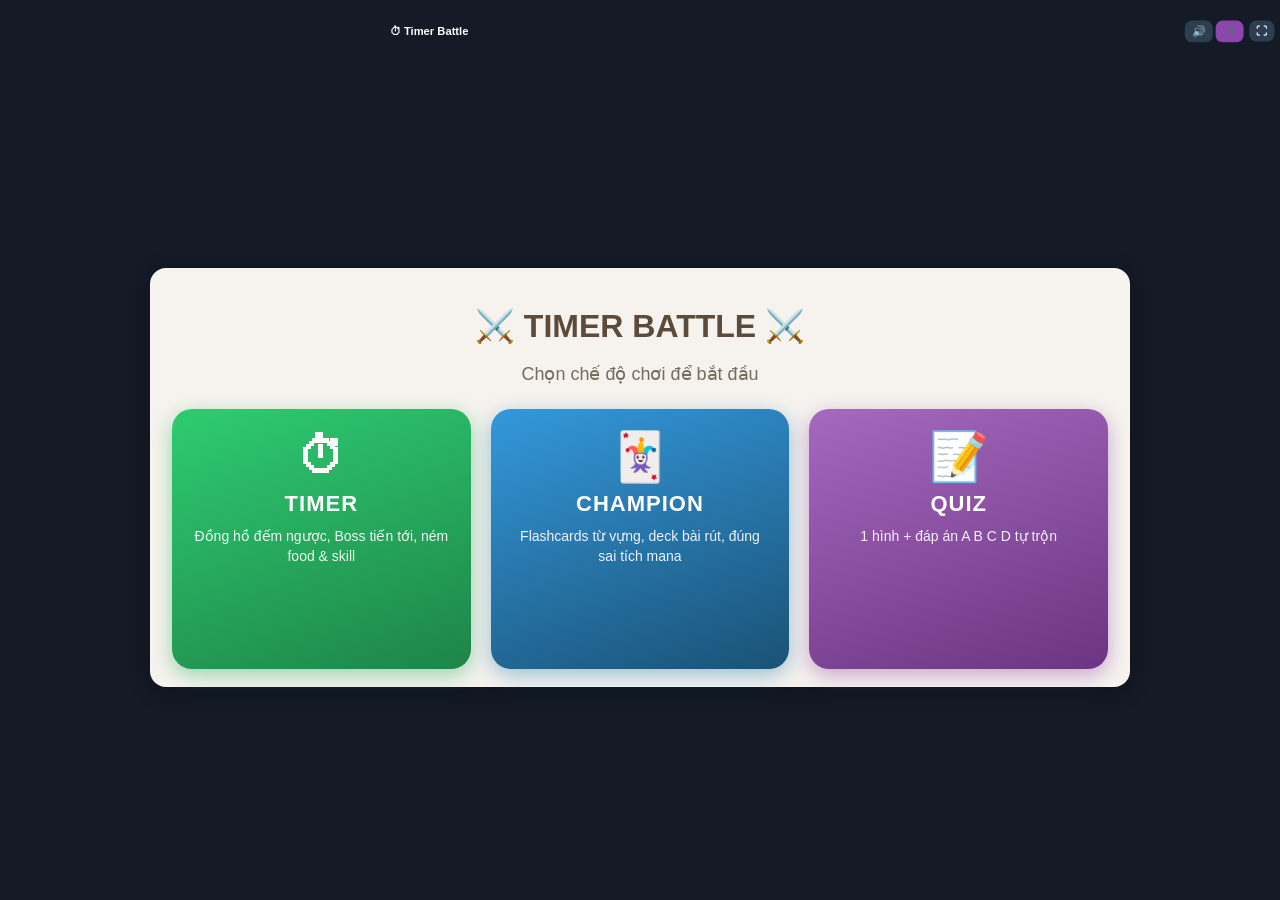
==== commit 958eb02f: "fix excel paste grow-fill-save, excel keys, 3-card mode select, review fixes" ====
--- a/index.html
+++ b/index.html
@@ -650,6 +650,19 @@
   #star-lines line.lit{opacity:1}
   #champ-combo-star.star-full{animation:starFlash 1.2s ease-out}
   @keyframes starFlash{0%{filter:brightness(1)}30%{filter:brightness(2.2) drop-shadow(0 0 24px #ffd43b)}100%{filter:brightness(1)}}
+  /* Mode select: 3 cards ngang, mỗi mode 1 màu, chừa chỗ ảnh */
+  #screen-mode-select{max-width:980px !important}
+  .mode-grid{display:grid; grid-template-columns:repeat(3,1fr); gap:20px; justify-content:center}
+  .mode-card{color:#fff; padding:24px 20px 28px; border-radius:20px; display:flex; flex-direction:column; align-items:center; gap:10px; min-height:260px; cursor:pointer; border:none; font-family:inherit; transition:transform .15s ease, box-shadow .15s ease; overflow:hidden}
+  .mode-card:hover{transform:translateY(-4px) scale(1.02)}
+  .mode-card .mode-img{width:100%; height:130px; object-fit:cover; border-radius:12px; background:rgba(255,255,255,.25)}
+  .mode-card .mode-icon{font-size:48px; line-height:1}
+  .mode-card .mode-name{font-size:22px; font-weight:bold; letter-spacing:1px}
+  .mode-card .mode-desc{font-size:14px; font-weight:normal; opacity:.92; line-height:1.4}
+  .mode-card.mode-timer{background:linear-gradient(160deg,#2ecc71,#1e8449); box-shadow:0 6px 20px rgba(39,174,96,.45)}
+  .mode-card.mode-champ{background:linear-gradient(160deg,#3498db,#1a5276); box-shadow:0 6px 20px rgba(41,128,185,.45)}
+  .mode-card.mode-quiz{background:linear-gradient(160deg,#a569bd,#6c3483); box-shadow:0 6px 20px rgba(142,68,173,.45)}
+  @media (max-width:800px){ .mode-grid{grid-template-columns:1fr; max-width:340px; margin:auto} }
 </style>
 </head>
 <body>
@@ -673,24 +686,27 @@
 </div>
 
 <!-- ============ MODE SELECT LANDING SCREEN ============ -->
-<div id="screen-mode-select" class="panel" style="text-align:center; max-width:700px; margin:auto">
+<div id="screen-mode-select" class="panel" style="text-align:center; max-width:980px; margin:auto">
   <h1 style="font-size:32px; color:#5c4a3a; margin-bottom:6px">⚔️ TIMER BATTLE ⚔️</h1>
   <p style="font-size:18px; color:#776b5d; margin-bottom:24px">Chọn chế độ chơi để bắt đầu</p>
-  <div class="row" style="gap:24px; justify-content:center; flex-wrap:wrap">
-    <button onclick="selectMode('timer')" style="background:#27ae60; color:#fff; padding:24px 36px; font-size:22px; border-radius:18px; display:flex; flex-direction:column; align-items:center; gap:8px; min-width:260px; box-shadow:0 6px 20px rgba(39,174,96,.4)">
-      <span style="font-size:48px">⏱</span>
-      <span>TIMER MODE</span>
-      <span style="font-size:14px; font-weight:normal; opacity:.9">Đồng hồ đếm ngược, Boss tiến tới, ném food & skill</span>
+  <div class="mode-grid">
+    <button class="mode-card mode-timer" onclick="selectMode('timer')">
+      <img class="mode-img" id="mode-img-timer" alt="" style="display:none">
+      <span class="mode-icon">⏱</span>
+      <span class="mode-name">TIMER</span>
+      <span class="mode-desc">Đồng hồ đếm ngược, Boss tiến tới, ném food &amp; skill</span>
     </button>
-    <button onclick="selectMode('champion')" style="background:#2980b9; color:#fff; padding:24px 36px; font-size:22px; border-radius:18px; display:flex; flex-direction:column; align-items:center; gap:8px; min-width:260px; box-shadow:0 6px 20px rgba(41,128,185,.4)">
-      <span style="font-size:48px">🃏</span>
-      <span>CHAMPION MODE</span>
-      <span style="font-size:14px; font-weight:normal; opacity:.9">Flashcards từ vựng, deck bài rút, đúng sai tích mana</span>
+    <button class="mode-card mode-champ" onclick="selectMode('champion')">
+      <img class="mode-img" id="mode-img-champion" alt="" style="display:none">
+      <span class="mode-icon">🃏</span>
+      <span class="mode-name">CHAMPION</span>
+      <span class="mode-desc">Flashcards từ vựng, deck bài rút, đúng sai tích mana</span>
     </button>
-    <button onclick="selectMode('quiz')" style="background:#8e44ad; color:#fff; padding:24px 36px; font-size:22px; border-radius:18px; display:flex; flex-direction:column; align-items:center; gap:8px; min-width:260px; box-shadow:0 6px 20px rgba(142,68,173,.4)">
-      <span style="font-size:48px">📝</span>
-      <span>QUIZ MODE</span>
-      <span style="font-size:14px; font-weight:normal; opacity:.9">1 hình + đáp án A B C D tự trộn</span>
+    <button class="mode-card mode-quiz" onclick="selectMode('quiz')">
+      <img class="mode-img" id="mode-img-quiz" alt="" style="display:none">
+      <span class="mode-icon">📝</span>
+      <span class="mode-name">QUIZ</span>
+      <span class="mode-desc">1 hình + đáp án A B C D tự trộn</span>
     </button>
   </div>
 </div>
@@ -716,7 +732,7 @@
   </div>
   <div class="setup-pane" id="sp-time">
   <fieldset>
-    <legend>⚖️ Difficulty (applies to both Timer & Champion)</legend>
+    <legend>⚖️ Difficulty (applies to all 3 modes)</legend>
     <div style="font-size:14px;color:#5c4a3a;margin-bottom:8px">Difficulty is now configured in the 🃏 Champion tab with full Boss Arrival & Stats preview. Click a preset below for quick apply:</div>
     <div class="row">
       <button class="btn-add" onclick="applyDifficulty('easy')">⭐ Easy</button>
@@ -914,6 +930,7 @@
       <thead><tr><th>ID Front</th><th>Text Front</th><th>Time Front (s)</th></tr></thead>
       <tbody id="champ-grid"></tbody>
     </table></div>
+    <div id="champSaveStatus" style="font-size:13px;color:#27ae60;margin-top:6px"></div>
   </fieldset>
   </div>
   <div class="setup-pane hidden" id="sp-quiz">
@@ -1561,7 +1578,7 @@
   if($('tab-setup')) $('tab-setup').classList.remove('hidden');
   if($('tab-arena')) $('tab-arena').classList.remove('hidden');
   // Champion/Quiz-only tabs visible only in their mode; Time tab only in timer mode
-  if($('spb-champ')) $('spb-champ').style.display = (m==='champion') ? '' : 'none';
+  if($('spb-champ')) $('spb-champ').style.display = (m==='champion'||m==='quiz') ? '' : 'none';
   if($('spb-quiz')) $('spb-quiz').style.display = (m==='quiz') ? '' : 'none';
   if($('spb-time')) $('spb-time').style.display = (m==='timer') ? '' : 'none';
   const h2=document.querySelector('#screen-setup h2');
@@ -2478,28 +2495,72 @@
       if(e.target.getAttribute('data-col')==='0') champPaintThumbs();
       champSaveGrid();
     });
+    // Excel-like keys: Tab/Enter/arrows move between cells (Tab giữ mặc định + thêm Enter/mũi tên)
+    gb.addEventListener('keydown', e=>{
+      const t=e.target;
+      if(!t||t.tagName!=='INPUT') return;
+      let r=parseInt(t.getAttribute('data-row'))||0, c=parseInt(t.getAttribute('data-col'))||0;
+      let nr=r, nc=c, handled=true;
+      if(e.key==='Enter'){ nr = e.shiftKey ? r-1 : r+1; nc=c; }
+      else if(e.key==='ArrowUp'){ nr=r-1; nc=c; }
+      else if(e.key==='ArrowDown'){ nr=r+1; nc=c; }
+      else if(e.key==='ArrowLeft' && t.selectionStart===0 && t.selectionEnd===0){ nr=r; nc=c-1; }
+      else if(e.key==='ArrowRight' && t.selectionStart===(t.value||'').length && t.selectionEnd===(t.value||'').length){ nr=r; nc=c+1; }
+      else if(e.key==='Tab' && e.shiftKey && c===0 && r>0){ nr=r-1; nc=2; }
+      else if(e.key==='Tab' && !e.shiftKey && c===2){ nr=r+1; nc=0; }
+      else handled=false;
+      if(!handled) return;
+      if(nr<0||nc<0||nc>2) { e.preventDefault(); return; }
+      e.preventDefault();
+      if(nr>=champRows){ champRows=nr+10; champRenderGrid(); }
+      const nx=document.querySelector('#champ-grid input[data-row="'+nr+'"][data-col="'+nc+'"]');
+      if(nx){ nx.focus(); nx.select(); }
+    });
     gb.addEventListener('paste', e=>{
       e.preventDefault();
-      const txt=(e.clipboardData||window.clipboardData).getData('text');
+      const txt=((e.clipboardData||window.clipboardData).getData('text'))||'';
+      if(!txt.trim()) return;
       const rows=txt.split(/\r?\n/);
       let sr=0, sc=0;
       if(e.target&&e.target.tagName==='INPUT'){
         sr=parseInt(e.target.getAttribute('data-row'))||0;
         sc=parseInt(e.target.getAttribute('data-col'))||0;
       }
-      rows.forEach((rowStr,rIdx)=>{
-        if(!rowStr.trim()&&rIdx===rows.length-1) return;
-        rowStr.split('\t').forEach((colStr,cIdx)=>{
+      // 1. GROW trước: tính ô xa nhất, render đủ rồi mới điền
+      const parsed=rows.map(r=>r.split('\t'));
+      let maxR=sr;
+      parsed.forEach((cols,rIdx)=>{
+        const hasData=cols.some(c=>c.trim()!=='');
+        if(hasData) maxR=Math.max(maxR, sr+rIdx);
+      });
+      if(maxR>=champRows){ champRows=maxR+10; champRenderGrid(); }
+      // 2. FILL
+      let filled=0;
+      parsed.forEach((cols,rIdx)=>{
+        if(!cols.some(c=>c.trim()!=='')&&rIdx===parsed.length-1) return;
+        cols.forEach((colStr,cIdx)=>{
           const tr2=sr+rIdx, tc=sc+cIdx;
           if(tc>2) return;
-          while(tr2>=champRows){ champRows+=10; }
           const inp=document.querySelector('#champ-grid input[data-row="'+tr2+'"][data-col="'+tc+'"]');
-          if(!inp){ champRenderGrid(); }
-          const inp2=document.querySelector('#champ-grid input[data-row="'+tr2+'"][data-col="'+tc+'"]');
-          if(inp2) inp2.value=colStr.trim();
+          if(inp){ inp.value=(colStr||'').trim(); filled++; }
         });
       });
-      champRenderGrid(); champSaveGrid();
+      // 3. SAVE NGAY (không qua debounce): đọc DOM -> champData + localStorage
+      const out=[];
+      for(let i=0;i<champRows;i++){
+        const a=document.querySelector('#champ-grid input[data-row="'+i+'"][data-col="0"]');
+        if(!a) break;
+        const id=a.value.trim();
+        const tx=document.querySelector('#champ-grid input[data-row="'+i+'"][data-col="1"]');
+        const tm=document.querySelector('#champ-grid input[data-row="'+i+'"][data-col="2"]');
+        const text=tx?tx.value.trim():'', time=tm?tm.value.trim():'';
+        if(id||text) out.push({id, text, time});
+      }
+      champData=out;
+      try{ localStorage.setItem('timer_champ_data', JSON.stringify(out)); }catch(err){}
+      champPaintThumbs();
+      const st=$('champSaveStatus');
+      if(st) st.textContent='Đã dán '+filled+' ô ('+out.length+' thẻ) — đã lưu.';
     });
   }
 })();
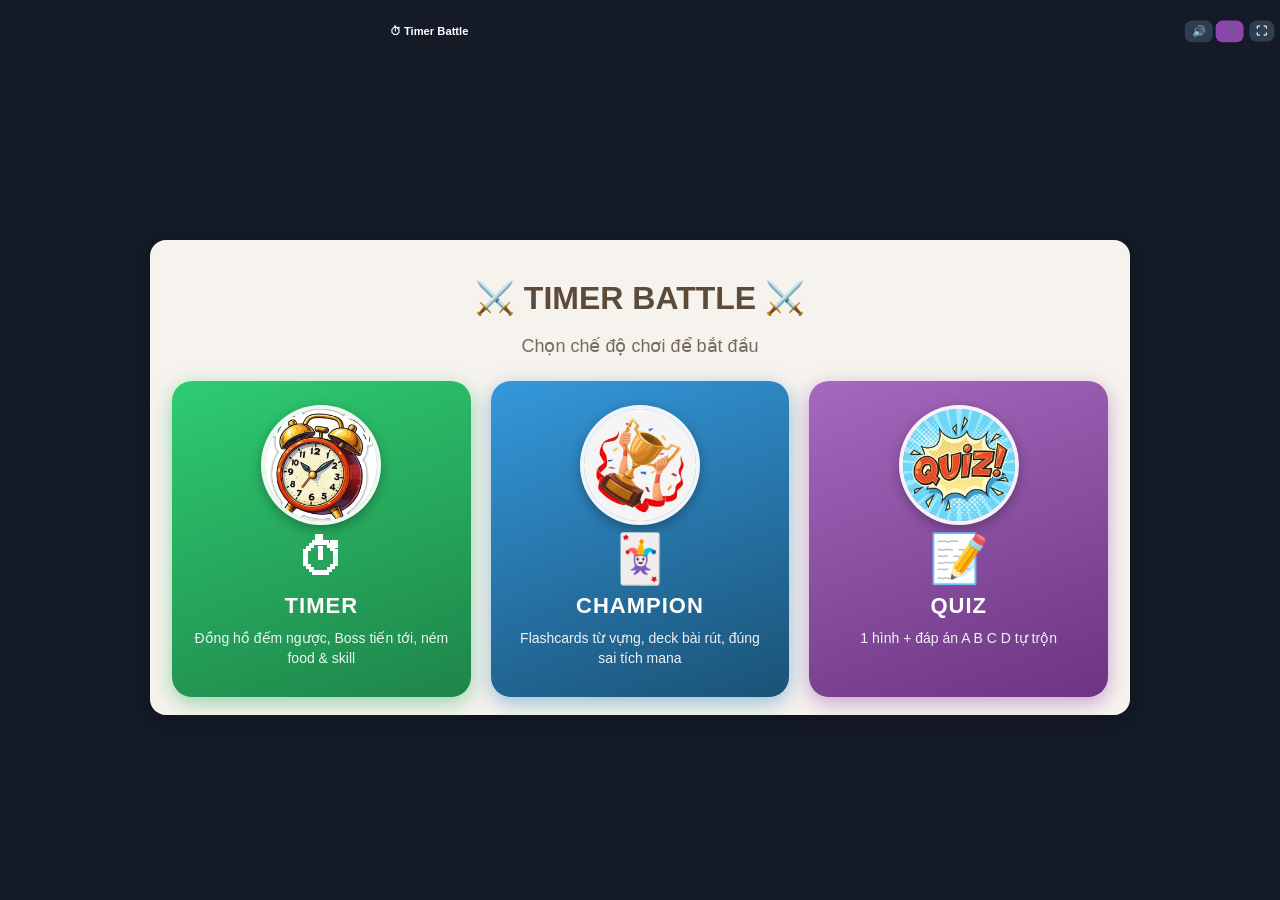
==== commit b210d328: "boss pct, bigger quiz fonts, quiz direction toggle, round mode icons" ====
--- a/index.html
+++ b/index.html
@@ -215,6 +215,7 @@
   }
   .progress-fill.mid{background:#F5B501; box-shadow:0 0 12px rgba(245,181,1,.8)}
   .progress-fill.low{background:#E03131; box-shadow:0 0 12px rgba(224,49,49,.8)}
+  #boss-pct{position:absolute; inset:0; display:flex; align-items:center; justify-content:center; font-weight:bold; font-size:20px; color:#fff; text-shadow:1px 1px 0 #000, -1px 1px 0 #000, 1px -1px 0 #000, -1px -1px 0 #000; pointer-events:none}
   /* Shine sweep on the bar */
   .progress-fill::after{
     content:''; position:absolute; inset:0; border-radius:12px;
@@ -635,6 +636,12 @@
   .quiz-opt.picked-ok{background:#27ae60; color:#fff; border-color:#27ae60}
   .quiz-opt.picked-bad{background:#e74c3c; color:#fff; border-color:#e74c3c}
   .quiz-opt.reveal-ok{box-shadow:0 0 0 4px #27ae60}
+  /* Quiz text lớn cho lớp nhìn xa */
+  .quiz-opt{font-size:30px !important; padding:18px !important; line-height:1.35 !important; word-break:break-word; text-align:center}
+  .quiz-q .quiz-q-text{font-size:clamp(28px,4vw,48px) !important; padding:16px !important; word-break:break-word}
+  .quiz-opt-img{display:flex; flex-direction:column; align-items:center; gap:6px; padding:10px !important}
+  .quiz-opt-img img{max-width:100%; max-height:120px; object-fit:contain; border-radius:8px; background:#fff}
+  .quiz-opt-letter{font-size:26px; font-weight:bold}
   /* Combo star: 5 flames in star positions, fire lines, full-5 flash */
   #champ-combo-star{position:absolute; width:120px; height:120px; z-index:39; pointer-events:none}
   #champ-combo-star.hidden{display:none !important}
@@ -655,7 +662,7 @@
   .mode-grid{display:grid; grid-template-columns:repeat(3,1fr); gap:20px; justify-content:center}
   .mode-card{color:#fff; padding:24px 20px 28px; border-radius:20px; display:flex; flex-direction:column; align-items:center; gap:10px; min-height:260px; cursor:pointer; border:none; font-family:inherit; transition:transform .15s ease, box-shadow .15s ease; overflow:hidden}
   .mode-card:hover{transform:translateY(-4px) scale(1.02)}
-  .mode-card .mode-img{width:100%; height:130px; object-fit:cover; border-radius:12px; background:rgba(255,255,255,.25)}
+  .mode-card .mode-img{width:120px; height:120px; object-fit:cover; border-radius:50%; background:rgba(255,255,255,.25); border:4px solid rgba(255,255,255,.9); box-shadow:0 4px 12px rgba(0,0,0,.3)}
   .mode-card .mode-icon{font-size:48px; line-height:1}
   .mode-card .mode-name{font-size:22px; font-weight:bold; letter-spacing:1px}
   .mode-card .mode-desc{font-size:14px; font-weight:normal; opacity:.92; line-height:1.4}
@@ -953,6 +960,13 @@
         <label style="display:block; font-size:12px; color:#666; margin-bottom:4px">Giây mỗi câu (trống = không giới hạn)</label>
         <input type="number" id="quiz-per-q-sec" min="0" placeholder="—" style="width:80px; padding:6px; border:1px solid #ccc; border-radius:4px">
       </div>
+      <div>
+        <label style="display:block; font-size:12px; color:#666; margin-bottom:4px">Chiều hỏi ⇆ đáp</label>
+        <select id="quiz-direction" onchange="try{localStorage.setItem('timer_quiz_dir',this.value)}catch(e){}" style="padding:6px; border:1px solid #ccc; border-radius:4px">
+          <option value="img2text">🖼 Câu hỏi hình → Đáp án chữ</option>
+          <option value="text2img">📝 Câu hỏi chữ → Đáp án hình</option>
+        </select>
+      </div>
     </div>
   </fieldset>
   <fieldset style="background:#fdfbf8; border:1px solid #e5ddd2; border-radius:10px; padding:12px; margin-bottom:12px">
@@ -1002,7 +1016,7 @@
 <div id="screen-arena" class="hidden">
   <div class="bossbar-wrap" id="bossbar-wrap">
     <img class="face" id="boss-face" alt="boss">
-    <div class="progress-container"><div class="progress-fill" id="progress-fill"></div></div>
+    <div class="progress-container"><div class="progress-fill" id="progress-fill"></div><span id="boss-pct">0%</span></div>
     <img class="face" id="hero-face" alt="hero">
   </div>
   
@@ -1680,6 +1694,7 @@
   bossFrozenUntil=0; bossSlowUntil=0; bossGrowScale=1;
   $('progress-fill').style.width='0%';
   $('progress-fill').className='progress-fill';
+  const _bp=$('boss-pct'); if(_bp) _bp.textContent='0%';
   $('status-badge').classList.add('hidden');
   $('love-text').classList.add('hidden');
   updateMeters(); renderShop();
@@ -1812,6 +1827,7 @@
   fill.style.width=Math.min(100,bossProgress)+'%';
   fill.classList.toggle('mid', bossProgress>=50&&bossProgress<75);
   fill.classList.toggle('low', bossProgress>=75);
+  const pctEl=$('boss-pct'); if(pctEl) pctEl.textContent=Math.round(Math.min(100,bossProgress))+'%';
   // Boss walks left -> right in pixels (start 12px, stop before Hero).
   const r=bossRange();
   const bx=r.startX+Math.min(1,bossProgress/100)*(r.endX-r.startX);
@@ -2332,6 +2348,7 @@
   bossFrozenUntil=0; bossSlowUntil=0; bossGrowScale=1;
   $('progress-fill').style.width='0%';
   $('progress-fill').className='progress-fill';
+  const _bp=$('boss-pct'); if(_bp) _bp.textContent='0%';
   $('status-badge').classList.add('hidden');
   $('love-text').classList.add('hidden');
   quizCleanup();
@@ -2485,6 +2502,7 @@
   if($('champ-imgsize')){ $('champ-imgsize').value=localStorage.getItem('timer_champ_imgsize')||'100'; }
   if($('player-name-input')){ $('player-name-input').value = localStorage.getItem('timer_player_name') || ''; }
   setGameMode(gameMode);
+  try{ const qd=localStorage.getItem('timer_quiz_dir'); if(qd&&$('quiz-direction')) $('quiz-direction').value=qd; }catch(e){}
   champRenderGrid();
   champSaveSettings();
   champLoadPool();
@@ -2576,6 +2594,10 @@
   const valid = champValidCards();
   const withText = valid.filter(c=>c.text && c.text.trim());
   if(withText.length < 4){ alert('Quiz cần ít nhất 4 thẻ có chữ (cột Text)! Hiện có '+withText.length+'.'); showPane('champ'); return; }
+  if(quizDir()==='text2img'){
+    const withImg=champValidCards().filter(c=>c.text&&c.text.trim()&&champThumbSrc(c.id));
+    if(withImg.length<4){ alert('Chiều Chữ→Hình cần ít nhất 4 thẻ vừa có chữ vừa có hình! Hiện có '+withImg.length+'.'); showPane('champ'); return; }
+  }
   SETTINGS.keyCorrect=$('key-correct').value||'ArrowRight';
   SETTINGS.keyWrong=$('key-wrong').value||'ArrowLeft';
   SETTINGS.mouseZone=$('mouse-zone').checked;
@@ -2616,6 +2638,7 @@
   bossFrozenUntil=0; bossSlowUntil=0; bossGrowScale=1;
   $('progress-fill').style.width='0%';
   $('progress-fill').className='progress-fill';
+  const _bp=$('boss-pct'); if(_bp) _bp.textContent='0%';
   $('status-badge').classList.add('hidden');
   $('love-text').classList.add('hidden');
   champCleanup();
@@ -2660,6 +2683,7 @@
   if(bossProgress>=100){ bossProgress=100; updateGraphics(); return triggerEnd(false); }
   animationFrameId=requestAnimationFrame(updateQuizGame);
 }
+function quizDir(){ return ($('quiz-direction')?$('quiz-direction').value:'img2text'); }
 function quizDrawOne(){
   if($('screen-arena').classList.contains('hidden')) return;
   quizLock=false;
@@ -2684,6 +2708,28 @@
   quizLeft = (perQ>0) ? perQ : null;
   const box=$('quiz-cards'); box.innerHTML='';
   const wrap=document.createElement('div'); wrap.className='quiz-wrap';
+  const dir=quizDir();
+  if(dir==='text2img'){
+    // Câu hỏi = TEXT, đáp án = HÌNH (đúng = hình q + 3 hình thẻ khác)
+    const imgPool=champValidCards().filter(c=>c!==q&&champThumbSrc(c.id)&&String(c.text||'').trim()!==String(q.text||'').trim());
+    quizShuffle(imgPool);
+    const imgNeed=imgPool.slice(0,3);
+    if(imgNeed.length<3){ if(quizDeck.length) return quizDrawOne(); alert('Chiều Chữ→Hình cần ít nhất 4 thẻ CÓ HÌNH!'); return quitArena(); }
+    const imgOpts=quizShuffle([{c:q,ok:true}].concat(imgNeed.map(c=>({c,ok:false}))));
+    quizCurrent={q,opts:imgOpts.map(o=>({t:o.c.text,ok:o.ok,imgId:o.c.id}))};
+    const qDiv=document.createElement('div'); qDiv.className='quiz-q';
+    qDiv.innerHTML='<div class="quiz-q-text">'+champEsc(q.text)+'</div>'+(quizLeft!==null?'<div class="quiz-time">'+Math.ceil(quizLeft)+'</div>':'');
+    const oDiv=document.createElement('div'); oDiv.className='quiz-opts';
+    const letters=['A','B','C','D'];
+    imgOpts.forEach((o,i)=>{
+      const btn=document.createElement('button');
+      btn.className='quiz-opt quiz-opt-img'; btn.id='quiz-opt-'+letters[i];
+      btn.innerHTML='<span class="quiz-opt-letter">'+letters[i]+'.</span><img src="'+champThumbSrc(o.c.id)+'" onerror="this.style.display=\'none\'">';
+      btn.onclick=()=>quizAnswer(letters[i]);
+      oDiv.appendChild(btn);
+    });
+    wrap.appendChild(qDiv); wrap.appendChild(oDiv); box.appendChild(wrap); return;
+  }
   const qDiv=document.createElement('div'); qDiv.className='quiz-q';
   const src=champThumbSrc(q.id);
   if(src){ qDiv.innerHTML='<img src="'+src+'" onerror="this.style.display=\'none\'">'; }
@@ -2743,6 +2789,16 @@
   quizCurrent=null; quizDeck=[]; quizLeft=null; quizLock=false;
   document.body.classList.remove('quiz-play');
 }
+(function modeImgInit(){
+  const map={timer:'assets/mode/timer.jpg', champion:'assets/mode/champion.jpg', quiz:'assets/mode/quiz.jpg'};
+  Object.keys(map).forEach(k=>{
+    const im=document.getElementById('mode-img-'+k); if(!im) return;
+    const t=new Image();
+    t.onload=()=>{ im.src=map[k]; im.style.display=''; };
+    t.onerror=()=>{ im.style.display='none'; };
+    t.src=map[k];
+  });
+})();
 function skillIconHtml(f, size){
   size = size||30;
   // Icon is flex-centered (CSS) so it always sits at the atom centre;
